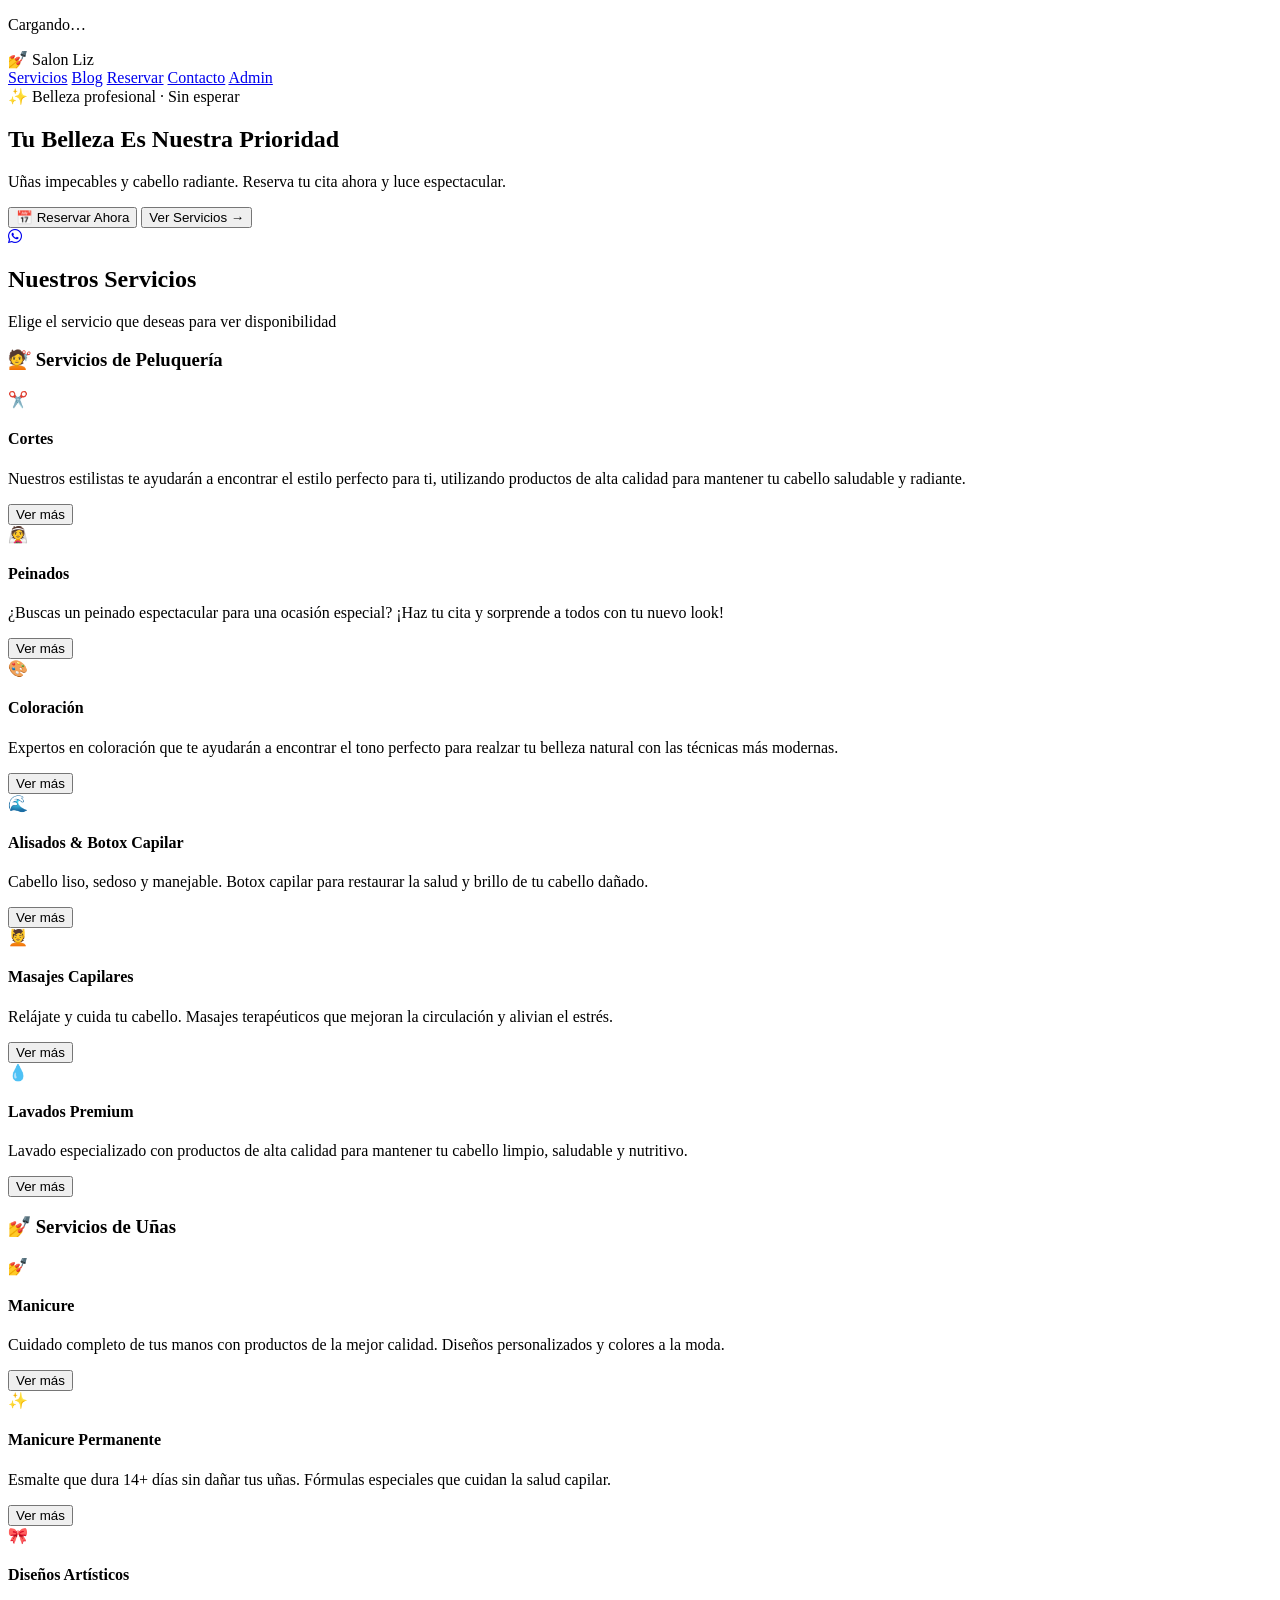
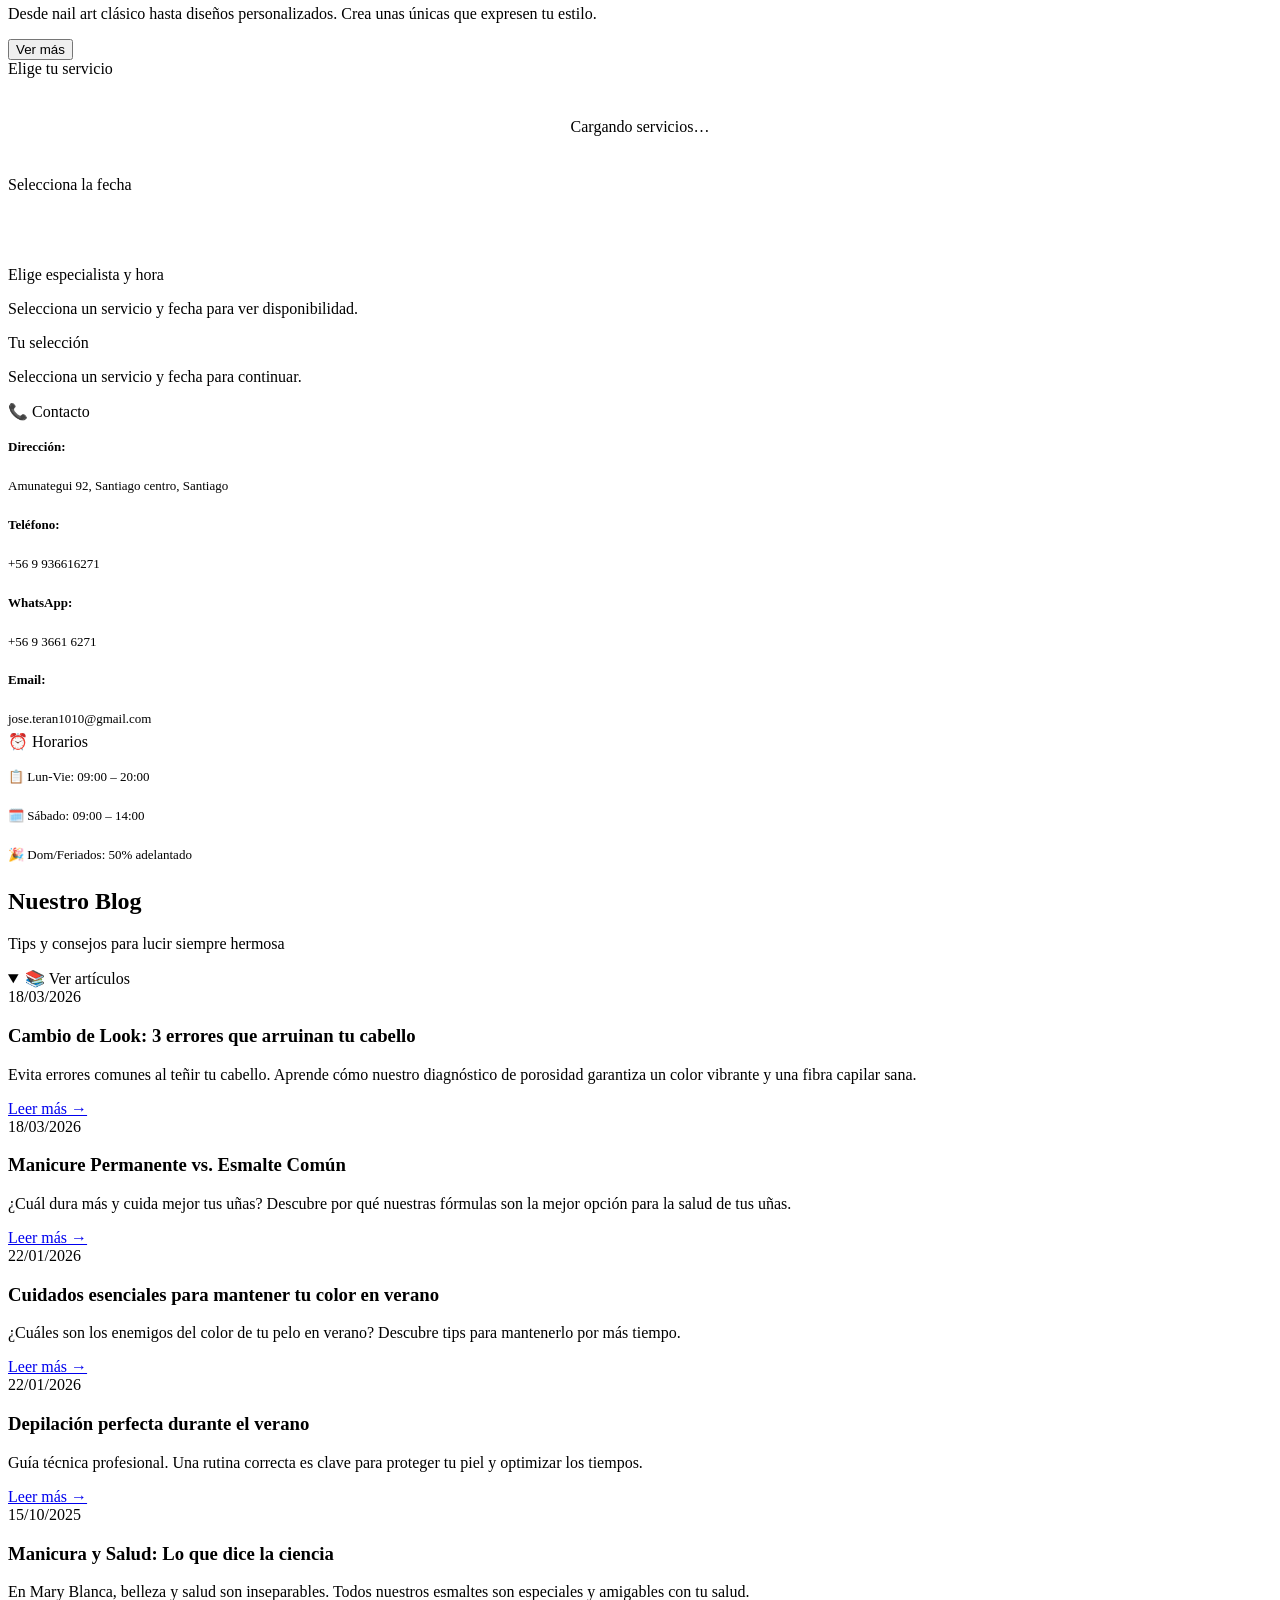
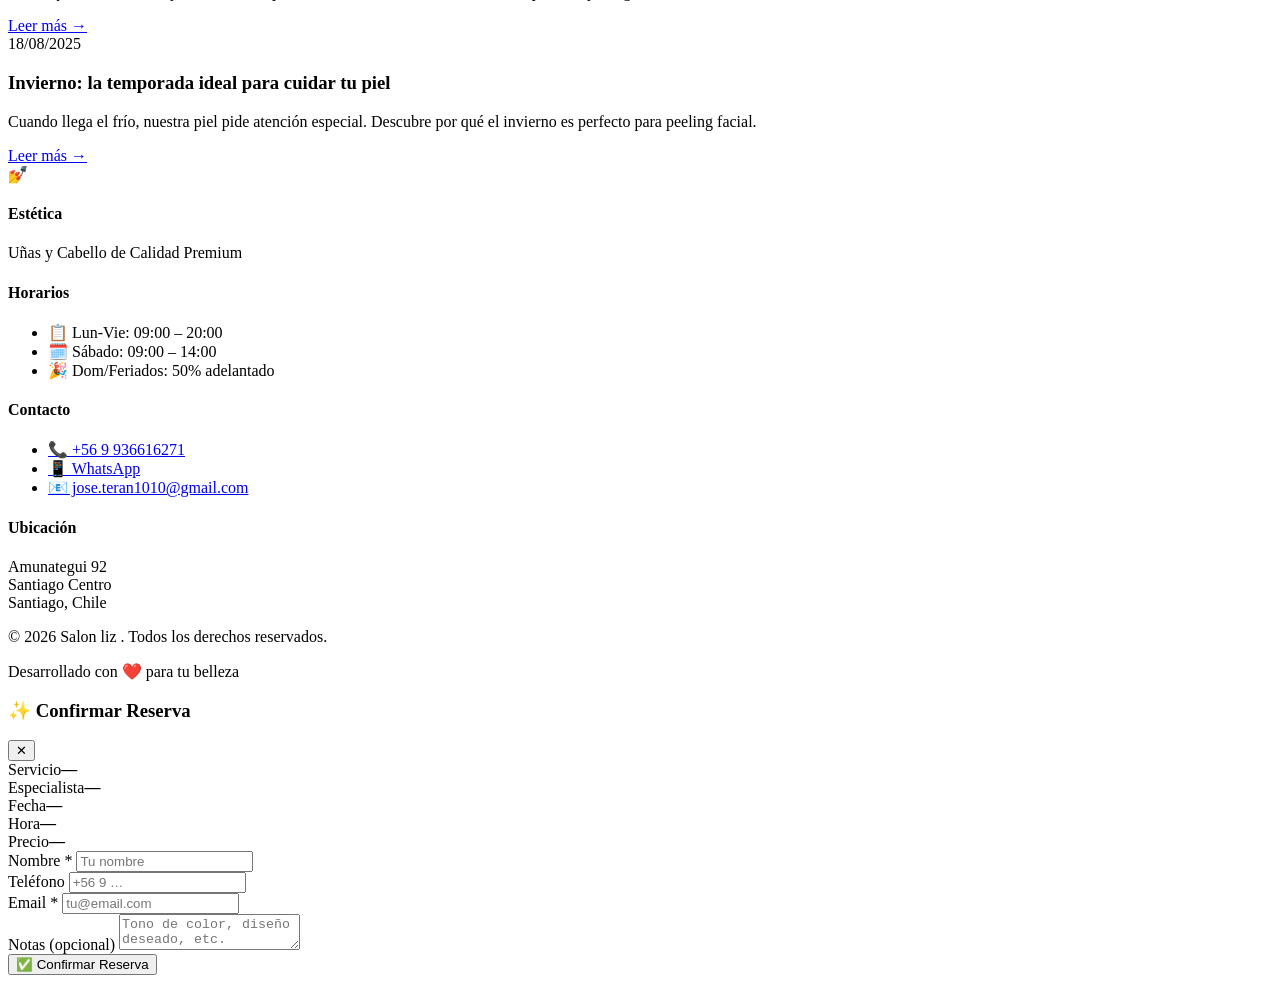
==== index.html @ a17ce29d "Add files via upload" ====
<!DOCTYPE html>
<html lang="es">
<head>
  <meta charset="UTF-8">
  <meta name="viewport" content="width=device-width,initial-scale=1.0">
  <meta name="theme-color" content="#C9A84C">
  <meta name="description" content=" - Salón de Belleza especializado en Uñas y Cabello. Reserva tu cita online en Santiago.">
  <title>Salon — Uñas y Cabello</title>
  
  <!-- Fonts -->
  <link rel="preconnect" href="https://fonts.googleapis.com">
  <link rel="preconnect" href="https://fonts.gstatic.com" crossorigin>
  <link href="https://fonts.googleapis.com/css2?family=Belleza&family=Hammersmith+One&family=Open+Sans:wght@300;400;500;600;700&family=Playfair+Display:ital@0;1&family=Roboto:wght@300;400;500;700&display=swap" rel="stylesheet">
  
  <!-- Iconos -->
  <link rel="stylesheet" href="https://cdnjs.cloudflare.com/ajax/libs/font-awesome/6.4.0/css/all.min.css">
  
  <!-- Estilos -->
  <link rel="stylesheet" href="./css/styles.css">
</head>
<body>

<!-- LOADER -->
<div class="loader" id="loader">
  <div class="loader-spin"></div>
  <p class="loader-txt" id="loader-txt">Cargando…</p>
</div>

<!-- TOAST -->
<div class="toast-error" id="toast-error"></div>

<!-- NAVBAR -->
<nav class="navbar">
  <div class="nav-container">
    <div class="nav-brand">
      <span class="nav-logo" id="nav-logo">💅</span>
      <span class="nav-nombre">Salon Liz</span>
    </div>
    <div class="nav-links">
      <a class="nav-link" href="#servicios">Servicios</a>
      <a class="nav-link" href="#blog">Blog</a>
      <a class="nav-link" href="#reservar">Reservar</a>
      <a class="nav-link" href="#contacto">Contacto</a>
      <a class="nav-link nav-link--admin" href="./dashboard.html">Admin</a>
    </div>
  </div>
</nav>

<!-- ════════════════════════════════════════════════════════════ -->
<!-- HERO SECTION CON ANIMACIONES -->
<!-- ════════════════════════════════════════════════════════════ -->
<section class="hero">
  <div class="hero-bg">
    <div class="hero-blob hero-blob-1"></div>
    <div class="hero-blob hero-blob-2"></div>
    <div class="hero-blob hero-blob-3"></div>
  </div>
  
  <div class="hero-content">
    <div class="hero-chip">✨ Belleza profesional · Sin esperar</div>
    <h1 class="hero-title">
      <span class="hero-word">Tu Belleza</span>
      <span class="hero-word">Es Nuestra</span>
      <span class="hero-word">Prioridad</span>
    </h1>
    <p class="hero-sub">Uñas impecables y cabello radiante. Reserva tu cita ahora y luce espectacular.</p>
    <div class="hero-ctas">
      <button class="btn-primary" onclick="document.getElementById('reservar').scrollIntoView({behavior:'smooth'})">
        📅 Reservar Ahora
      </button>
      <button class="btn-secondary" onclick="document.getElementById('servicios').scrollIntoView({behavior:'smooth'})">
        Ver Servicios →
      </button>
    </div>
  </div>
  
  <!-- WhatsApp Flotante -->
  <a href="https://wa.me/56936616271?text=Hola%20Mary%20Blanca,%20quisiera%20agendar%20una%20cita" 
     target="_blank" 
     class="whatsapp-btn" 
     title="Contactar por WhatsApp">
    <i class="fab fa-whatsapp"></i>
  </a>
</section>

<!-- PANTALLA PRINCIPAL DE RESERVAS -->
<div id="reservas-screen">
  
  <!-- SECCIÓN SERVICIOS -->
  <section id="servicios" class="servicios-section">
    <div class="container">
      <div class="section-header">
        <h2>Nuestros <span class="gradient-text">Servicios</span></h2>
        <p class="section-subtitle">Elige el servicio que deseas para ver disponibilidad</p>
      </div>
      
      <!-- SERVICIOS DE PELUQUERÍA -->
      <div class="servicios-categoria">
        <h3 class="cat-titulo">💇 Servicios de Peluquería</h3>
        
        <div class="servicios-grid">
          <!-- CORTES -->
          <div class="servicio-card">
            <div class="servicio-icon">✂️</div>
            <h4>Cortes</h4>
            <p>Nuestros estilistas te ayudarán a encontrar el estilo perfecto para ti, utilizando productos de alta calidad para mantener tu cabello saludable y radiante.</p>
            <button class="btn-ver-mas" onclick="scrollToServicios('Cortes')">Ver más</button>
          </div>
          
          <!-- PEINADOS -->
          <div class="servicio-card">
            <div class="servicio-icon">👰</div>
            <h4>Peinados</h4>
            <p>¿Buscas un peinado espectacular para una ocasión especial? ¡Haz tu cita y sorprende a todos con tu nuevo look!</p>
            <button class="btn-ver-mas" onclick="scrollToServicios('Peinados')">Ver más</button>
          </div>
          
          <!-- COLOR -->
          <div class="servicio-card">
            <div class="servicio-icon">🎨</div>
            <h4>Coloración</h4>
            <p>Expertos en coloración que te ayudarán a encontrar el tono perfecto para realzar tu belleza natural con las técnicas más modernas.</p>
            <button class="btn-ver-mas" onclick="scrollToServicios('Color')">Ver más</button>
          </div>
          
          <!-- ALISADOS -->
          <div class="servicio-card">
            <div class="servicio-icon">🌊</div>
            <h4>Alisados & Botox Capilar</h4>
            <p>Cabello liso, sedoso y manejable. Botox capilar para restaurar la salud y brillo de tu cabello dañado.</p>
            <button class="btn-ver-mas" onclick="scrollToServicios('Alisados')">Ver más</button>
          </div>
          
          <!-- MASAJES -->
          <div class="servicio-card">
            <div class="servicio-icon">💆</div>
            <h4>Masajes Capilares</h4>
            <p>Relájate y cuida tu cabello. Masajes terapéuticos que mejoran la circulación y alivian el estrés.</p>
            <button class="btn-ver-mas" onclick="scrollToServicios('Masajes')">Ver más</button>
          </div>
          
          <!-- LAVADOS -->
          <div class="servicio-card">
            <div class="servicio-icon">💧</div>
            <h4>Lavados Premium</h4>
            <p>Lavado especializado con productos de alta calidad para mantener tu cabello limpio, saludable y nutritivo.</p>
            <button class="btn-ver-mas" onclick="scrollToServicios('Lavados')">Ver más</button>
          </div>
        </div>
      </div>
      
      <!-- SERVICIOS DE UÑAS -->
      <div class="servicios-categoria">
        <h3 class="cat-titulo">💅 Servicios de Uñas</h3>
        
        <div class="servicios-grid">
          <!-- MANICURE -->
          <div class="servicio-card">
            <div class="servicio-icon">💅</div>
            <h4>Manicure</h4>
            <p>Cuidado completo de tus manos con productos de la mejor calidad. Diseños personalizados y colores a la moda.</p>
            <button class="btn-ver-mas" onclick="scrollToServicios('Manicure')">Ver más</button>
          </div>
          
          <!-- MANICURE PERMANENTE -->
          <div class="servicio-card">
            <div class="servicio-icon">✨</div>
            <h4>Manicure Permanente</h4>
            <p>Esmalte que dura 14+ días sin dañar tus uñas. Fórmulas especiales que cuidan la salud capilar.</p>
            <button class="btn-ver-mas" onclick="scrollToServicios('Permanente')">Ver más</button>
          </div>
          
          <!-- DISEÑOS -->
          <div class="servicio-card">
            <div class="servicio-icon">🎀</div>
            <h4>Diseños Artísticos</h4>
            <p>Desde nail art clásico hasta diseños personalizados. Crea unas únicas que expresen tu estilo.</p>
            <button class="btn-ver-mas" onclick="scrollToServicios('Diseños')">Ver más</button>
          </div>
        </div>
      </div>
    </div>
  </section>

  <!-- LAYOUT RESERVAS -->
  <section id="reservar" class="reservas-layout">
    <div class="container">
      <!-- COLUMNA PRINCIPAL -->
      <div class="reservas-main">

        <!-- PASO 1: SERVICIO -->
        <div class="paso" id="paso-servicio">
          <div class="paso-titulo" data-paso="1">Elige tu servicio</div>
          <div id="servicios-grid">
            <div style="padding:40px;text-align:center;color:var(--muted)">Cargando servicios…</div>
          </div>
        </div>

        <!-- PASO 2: FECHA -->
        <div class="paso" id="paso-fecha">
          <div class="paso-titulo" data-paso="2">Selecciona la fecha</div>
          <div style="background:var(--card);border:1px solid var(--border);border-radius:var(--r-lg);padding:20px">
            <div id="calendario"></div>
            <div id="fecha-display" style="text-align:center;margin-top:12px;font-size:13px;color:var(--gold);font-weight:600;min-height:20px"></div>
          </div>
        </div>

        <!-- PASO 3: ESPECIALISTA Y HORA -->
        <div class="paso" id="paso-hora">
          <div class="paso-titulo" data-paso="3">Elige especialista y hora</div>
          <div id="empleados-filtro" style="margin-bottom:16px"></div>
          <div id="slots-container">
            <p class="slots-vacio">Selecciona un servicio y fecha para ver disponibilidad.</p>
          </div>
        </div>

      </div>

      <!-- SIDEBAR -->
      <div class="reservas-sidebar">
        <div class="sidebar-card">
          <div class="sidebar-titulo">Tu selección</div>
          <div id="resumen-seleccion">
            <p class="resumen-placeholder">Selecciona un servicio y fecha para continuar.</p>
          </div>
        </div>

        <!-- Info del negocio -->
        <div class="sidebar-card" id="contacto">
          <div class="sidebar-titulo">📞 Contacto</div>
          <div style="font-size:13px;color:var(--muted);line-height:2">
            <p><strong>Dirección:</strong></p>
            <p>Amunategui 92, Santiago centro, Santiago</p>
            <p style="margin-top:12px"><strong>Teléfono:</strong></p>
            <p>+56 9 936616271</p>
            <p style="margin-top:12px"><strong>WhatsApp:</strong></p>
            <a href="https://wa.me/56936616271" style="color:var(--gold);text-decoration:none">+56 9 3661 6271</a>
            <p style="margin-top:12px"><strong>Email:</strong></p>
            <a href="mailto:jose.teran1010a@gmail.com" style="color:var(--gold);text-decoration:none">jose.teran1010@gmail.com</a>
          </div>
        </div>
        
        <!-- Horarios -->
        <div class="sidebar-card">
          <div class="sidebar-titulo">⏰ Horarios</div>
          <div style="font-size:13px;color:var(--muted);line-height:2">
            <p>📋 Lun-Vie: 09:00 – 20:00</p>
            <p>🗓️ Sábado: 09:00 – 14:00</p>
            <p>🎉 Dom/Feriados: 50% adelantado</p>
          </div>
        </div>
      </div>

    </div>
  </section>

  <!-- SECCIÓN BLOG -->
  <section id="blog" class="blog-section">
    <div class="container">
      <div class="section-header">
        <h2>Nuestro <span class="gradient-text">Blog</span></h2>
        <p class="section-subtitle">Tips y consejos para lucir siempre hermosa</p>
      </div>

      <details class="blog-articles" open>
        <summary class="blog-summary">📚 Ver artículos</summary>
        
        <div class="blog-grid">
          <!-- ARTÍCULO 1 -->
          <article class="blog-card">
            <div class="blog-date">18/03/2026</div>
            <h3 class="blog-title">Cambio de Look: 3 errores que arruinan tu cabello</h3>
            <p class="blog-excerpt">Evita errores comunes al teñir tu cabello. Aprende cómo nuestro diagnóstico de porosidad garantiza un color vibrante y una fibra capilar sana.</p>
            <a href="#" class="blog-link">Leer más →</a>
          </article>

          <!-- ARTÍCULO 2 -->
          <article class="blog-card">
            <div class="blog-date">18/03/2026</div>
            <h3 class="blog-title">Manicure Permanente vs. Esmalte Común</h3>
            <p class="blog-excerpt">¿Cuál dura más y cuida mejor tus uñas? Descubre por qué nuestras fórmulas son la mejor opción para la salud de tus uñas.</p>
            <a href="#" class="blog-link">Leer más →</a>
          </article>

          <!-- ARTÍCULO 3 -->
          <article class="blog-card">
            <div class="blog-date">22/01/2026</div>
            <h3 class="blog-title">Cuidados esenciales para mantener tu color en verano</h3>
            <p class="blog-excerpt">¿Cuáles son los enemigos del color de tu pelo en verano? Descubre tips para mantenerlo por más tiempo.</p>
            <a href="#" class="blog-link">Leer más →</a>
          </article>

          <!-- ARTÍCULO 4 -->
          <article class="blog-card">
            <div class="blog-date">22/01/2026</div>
            <h3 class="blog-title">Depilación perfecta durante el verano</h3>
            <p class="blog-excerpt">Guía técnica profesional. Una rutina correcta es clave para proteger tu piel y optimizar los tiempos.</p>
            <a href="#" class="blog-link">Leer más →</a>
          </article>

          <!-- ARTÍCULO 5 -->
          <article class="blog-card">
            <div class="blog-date">15/10/2025</div>
            <h3 class="blog-title">Manicura y Salud: Lo que dice la ciencia</h3>
            <p class="blog-excerpt">En Mary Blanca, belleza y salud son inseparables. Todos nuestros esmaltes son especiales y amigables con tu salud.</p>
            <a href="#" class="blog-link">Leer más →</a>
          </article>

          <!-- ARTÍCULO 6 -->
          <article class="blog-card">
            <div class="blog-date">18/08/2025</div>
            <h3 class="blog-title">Invierno: la temporada ideal para cuidar tu piel</h3>
            <p class="blog-excerpt">Cuando llega el frío, nuestra piel pide atención especial. Descubre por qué el invierno es perfecto para peeling facial.</p>
            <a href="#" class="blog-link">Leer más →</a>
          </article>
        </div>
      </details>
    </div>
  </section>

</div>

<!-- FOOTER -->
<footer class="footer">
  <div class="container">
    <div class="footer-content">
      
      <div class="footer-section">
        <div class="footer-logo" id="footer-logo">💅</div>
        <h4> Estética</h4>
        <p>Uñas y Cabello de Calidad Premium</p>
      </div>

      <div class="footer-section">
        <h4>Horarios</h4>
        <ul class="footer-links">
          <li>📋 Lun-Vie: 09:00 – 20:00</li>
          <li>🗓️ Sábado: 09:00 – 14:00</li>
          <li>🎉 Dom/Feriados: 50% adelantado</li>
        </ul>
      </div>

      <div class="footer-section">
        <h4>Contacto</h4>
        <ul class="footer-links">
          <li><a href="tel:+56936616271">📞 +56 9 936616271</a></li>
          <li><a href="https://wa.me/56936616271">📱 WhatsApp</a></li>
          <li><a href="mailto:jose.teran1010@gmail.com">📧 jose.teran1010@gmail.com</a></li>
        </ul>
      </div>

      <div class="footer-section">
        <h4>Ubicación</h4>
        <p>Amunategui 92<br>Santiago Centro<br>Santiago, Chile</p>
      </div>

    </div>

    <div class="footer-bottom">
      <p>&copy; 2026 Salon liz . Todos los derechos reservados.</p>
      <p>Desarrollado con ❤️ para tu belleza</p>
    </div>
  </div>
</footer>

<!-- PANTALLA DE CONFIRMACIÓN -->
<div id="confirmacion-screen" style="display:none">
  <div class="conf-screen">
    <div class="conf-icon">🎉</div>
    <h2>¡Reserva Confirmada!</h2>
    <p style="color:var(--muted);margin-bottom:8px">Tu número de reserva es:</p>
    <div class="conf-id" id="conf-id">—</div>
    <p style="color:var(--muted);font-size:14px;margin-bottom:20px">
      Recibirás un email de confirmación.
    </p>
    <div class="conf-detalles">
      <div class="conf-item"><span>Cliente</span><strong id="conf-nombre">—</strong></div>
      <div class="conf-item"><span>Servicio</span><strong id="conf-srv">—</strong></div>
      <div class="conf-item"><span>Especialista</span><strong id="conf-barbero">—</strong></div>
      <div class="conf-item"><span>Fecha</span><strong id="conf-fecha">—</strong></div>
      <div class="conf-item"><span>Hora</span><strong id="conf-hora">—</strong></div>
    </div>
    <button class="btn-primary" style="margin-top:20px" onclick="nuevaReserva()">
      Hacer otra reserva
    </button>
  </div>
</div>

<!-- MODAL DE RESERVA -->
<div class="modal-back" id="modal-reserva">
  <div class="modal">
    <div class="modal-header">
      <h3>✨ Confirmar Reserva</h3>
      <button class="modal-close" onclick="cerrarModal()">✕</button>
    </div>
    <div class="modal-body">

      <!-- Resumen -->
      <div class="modal-resumen">
        <div class="modal-res-item"><span>Servicio</span><strong id="modal-srv">—</strong></div>
        <div class="modal-res-item"><span>Especialista</span><strong id="modal-barbero">—</strong></div>
        <div class="modal-res-item"><span>Fecha</span><strong id="modal-fecha">—</strong></div>
        <div class="modal-res-item"><span>Hora</span><strong id="modal-hora">—</strong></div>
        <div class="modal-res-item"><span>Precio</span><strong id="modal-precio" style="color:var(--gold-lt)">—</strong></div>
      </div>

      <!-- Sesión (si aplica) -->
      <div id="sesion-group" style="display:none" class="form-group">
        <label class="form-label">N° de Sesión</label>
        <select class="form-input form-select" id="sesion-num"></select>
      </div>

      <!-- Formulario cliente -->
      <div class="form-2col">
        <div class="form-group">
          <label class="form-label">Nombre *</label>
          <input class="form-input" id="inp-nombre" type="text" placeholder="Tu nombre" autocomplete="name">
        </div>
        <div class="form-group">
          <label class="form-label">Teléfono</label>
          <input class="form-input" id="inp-tel" type="tel" placeholder="+56 9 …" autocomplete="tel">
        </div>
      </div>
      <div class="form-group">
        <label class="form-label">Email *</label>
        <input class="form-input" id="inp-email" type="email" placeholder="tu@email.com" autocomplete="email">
      </div>
      <div class="form-group">
        <label class="form-label">Notas (opcional)</label>
        <textarea class="form-input form-textarea" id="inp-notas" placeholder="Tono de color, diseño deseado, etc."></textarea>
      </div>

      <button class="btn-confirmar" onclick="confirmarReserva()">
        ✅ Confirmar Reserva
      </button>
    </div>
  </div>
</div>

<!-- Scripts -->
<script src="./js/api.js"></script>
<script src="./js/calendar.js"></script>
<script src="./js/app.js"></script>

</body>
</html>
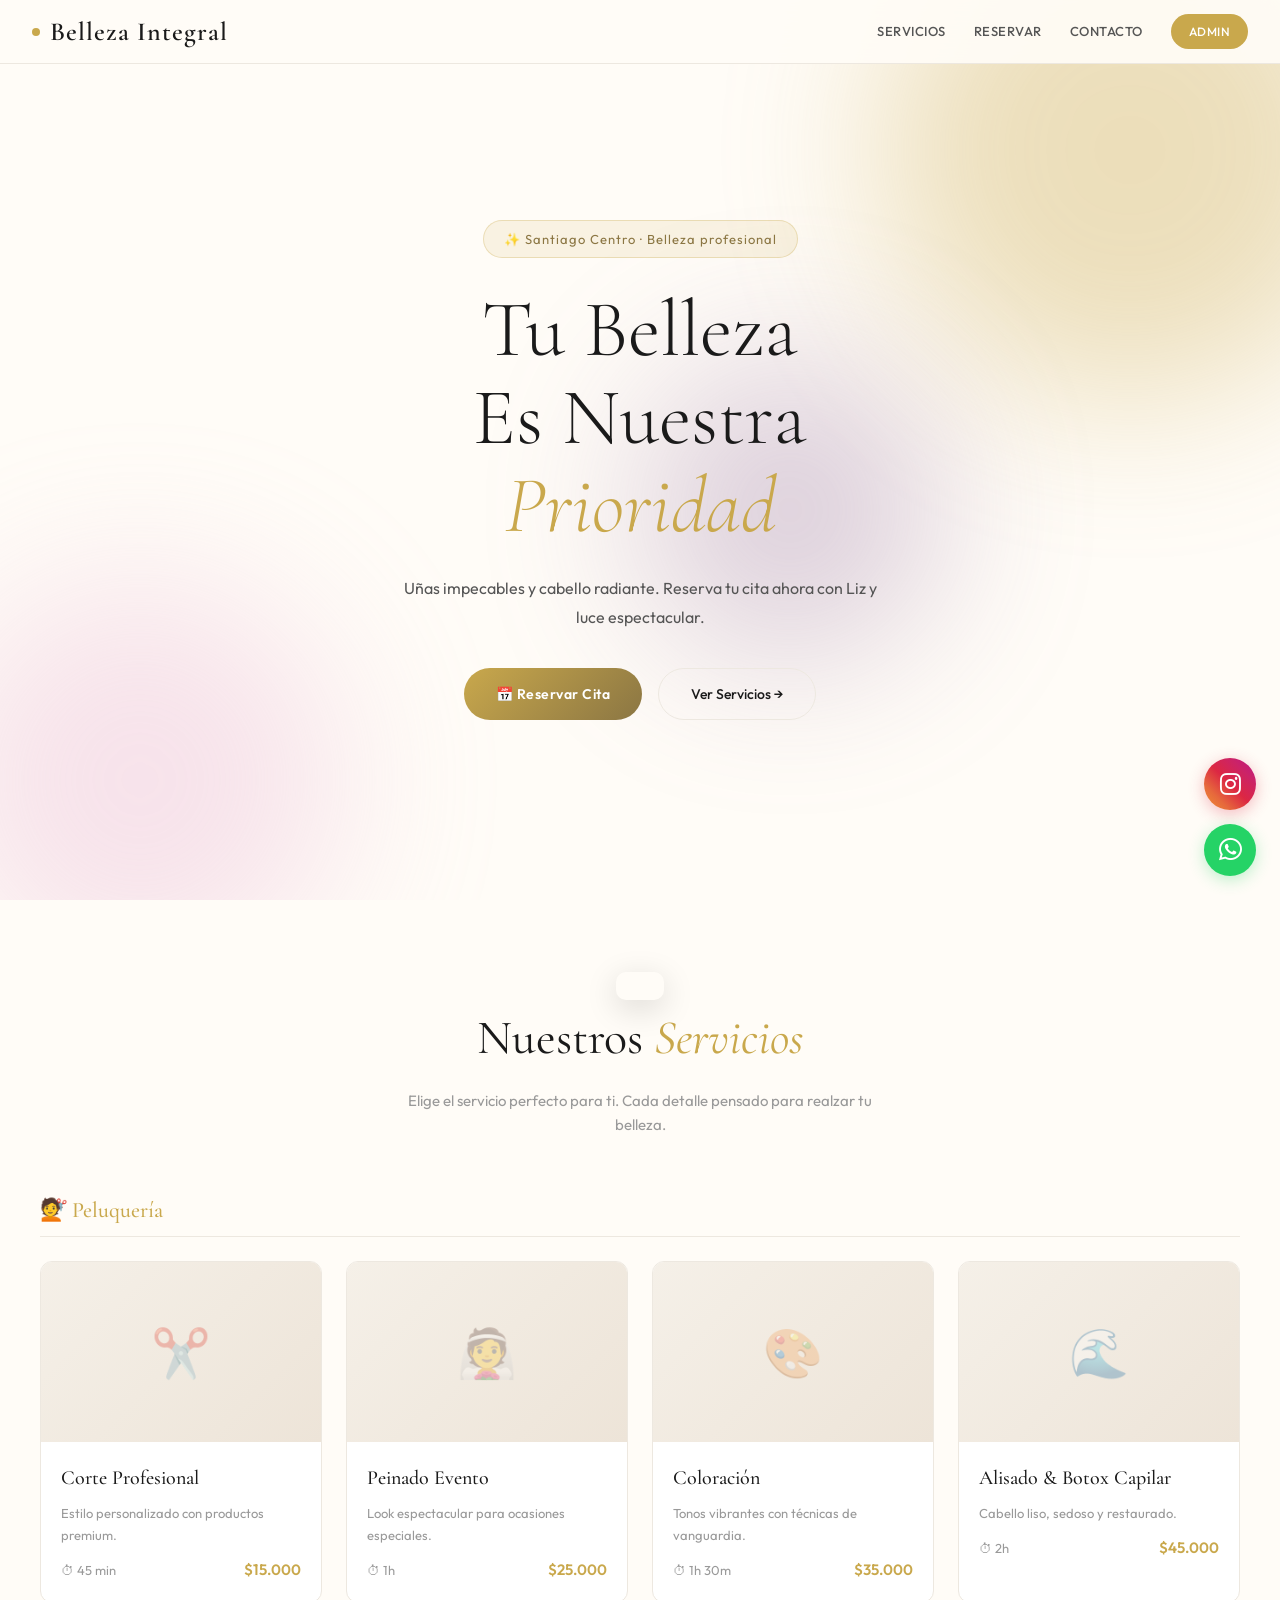
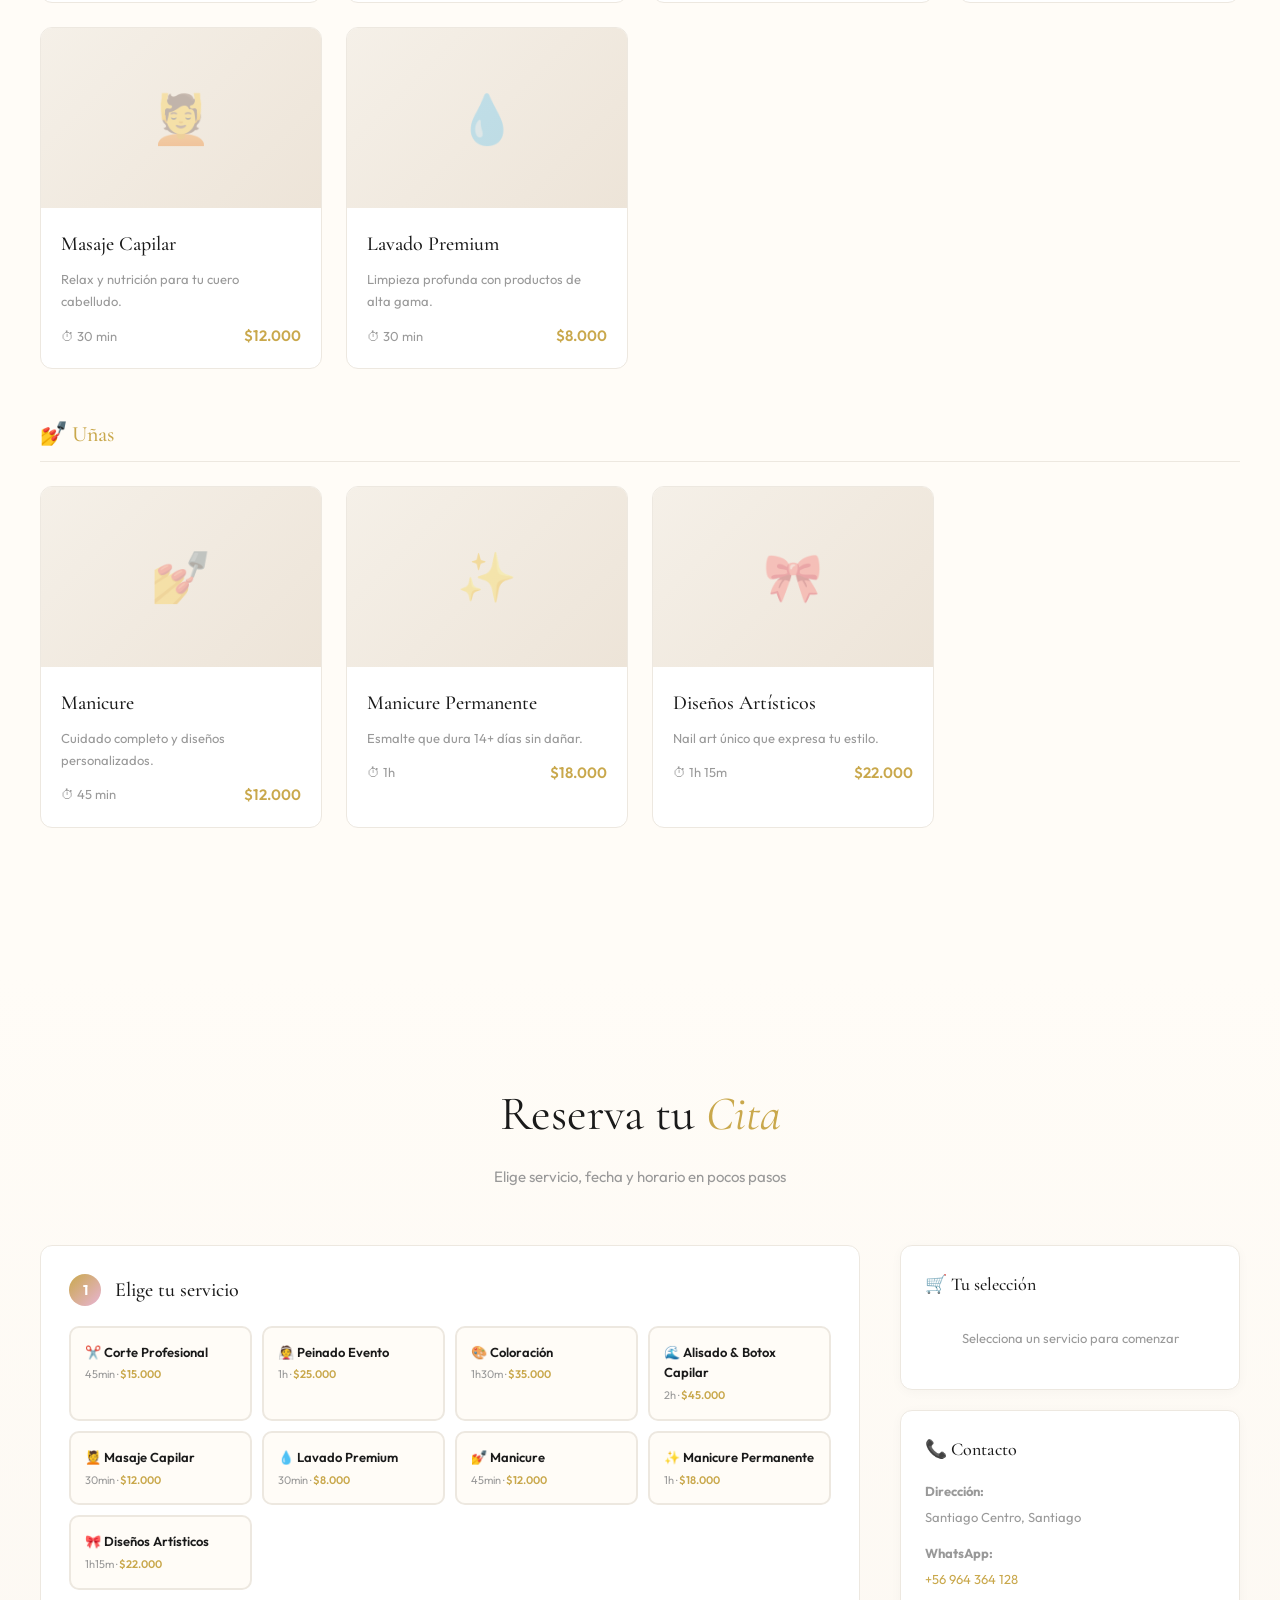
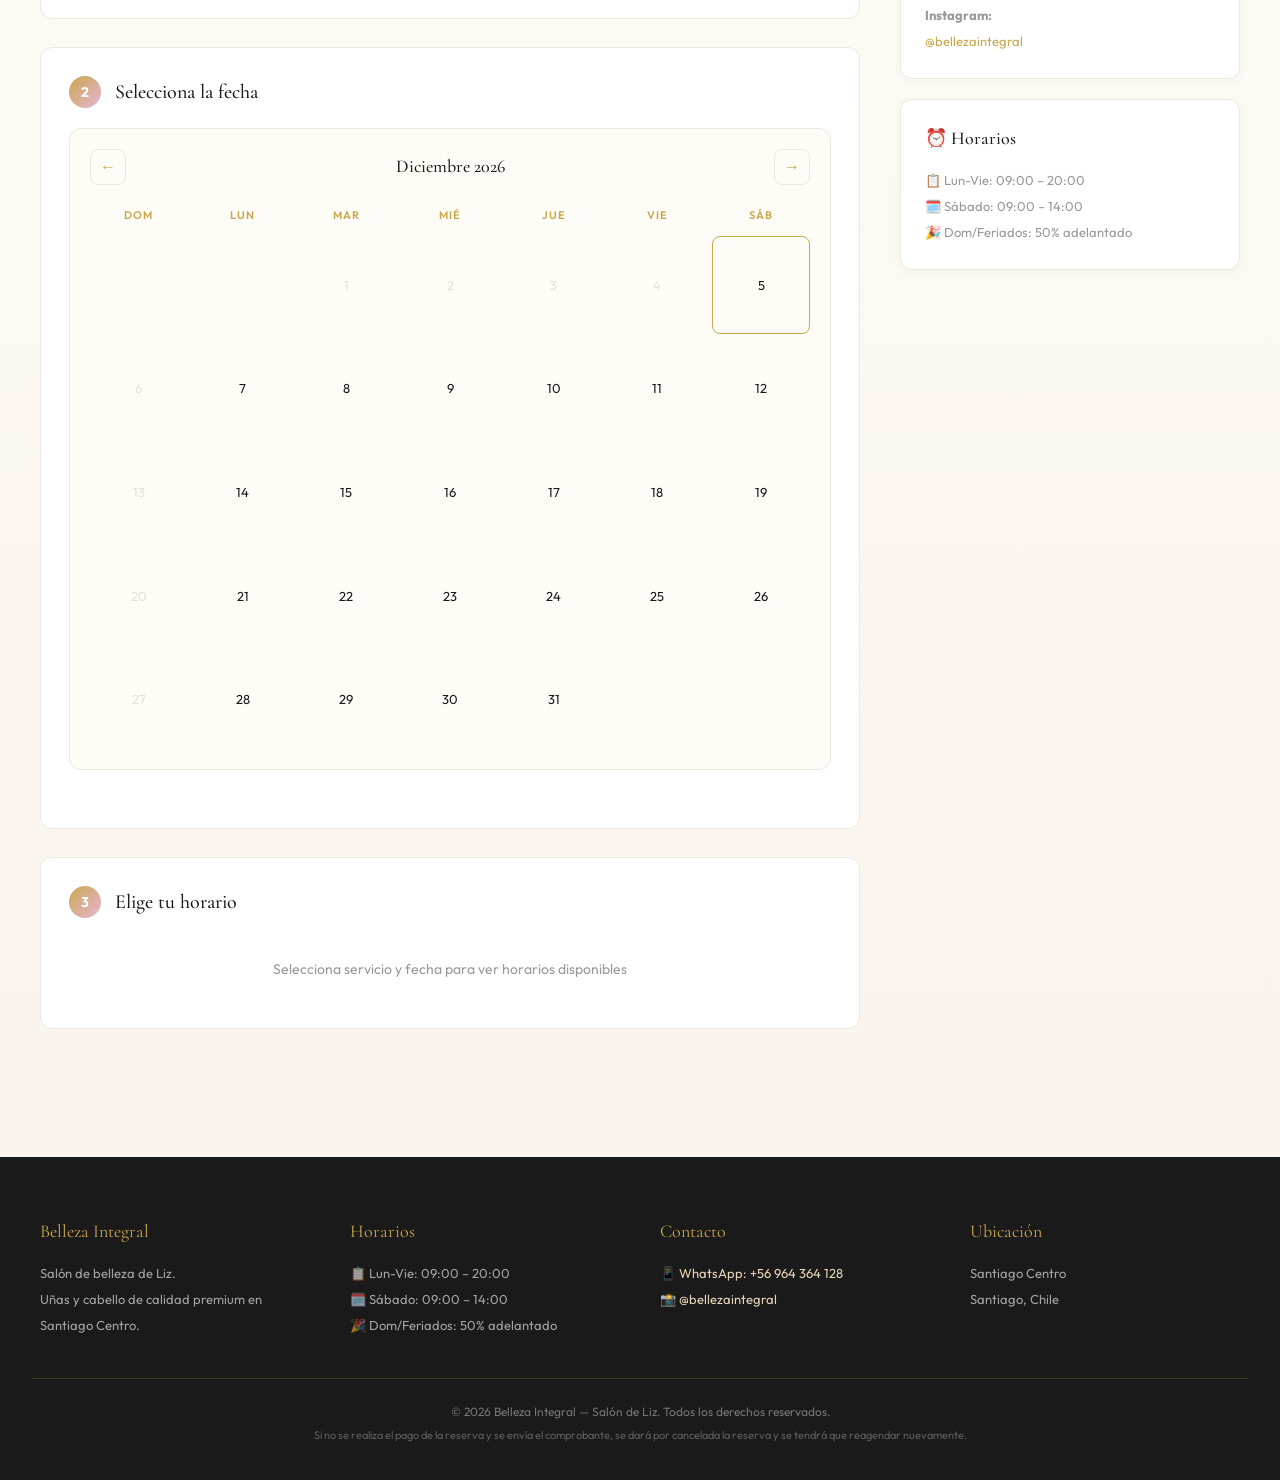
==== commit 133bfe42: "index.html" ====
--- a/index.html
+++ b/index.html
@@ -1,446 +1,1084 @@
 <!DOCTYPE html>
 <html lang="es">
 <head>
-  <meta charset="UTF-8">
-  <meta name="viewport" content="width=device-width,initial-scale=1.0">
-  <meta name="theme-color" content="#C9A84C">
-  <meta name="description" content=" - Salón de Belleza especializado en Uñas y Cabello. Reserva tu cita online en Santiago.">
-  <title>Salon — Uñas y Cabello</title>
-  
-  <!-- Fonts -->
-  <link rel="preconnect" href="https://fonts.googleapis.com">
-  <link rel="preconnect" href="https://fonts.gstatic.com" crossorigin>
-  <link href="https://fonts.googleapis.com/css2?family=Belleza&family=Hammersmith+One&family=Open+Sans:wght@300;400;500;600;700&family=Playfair+Display:ital@0;1&family=Roboto:wght@300;400;500;700&display=swap" rel="stylesheet">
-  
-  <!-- Iconos -->
-  <link rel="stylesheet" href="https://cdnjs.cloudflare.com/ajax/libs/font-awesome/6.4.0/css/all.min.css">
-  
-  <!-- Estilos -->
-  <link rel="stylesheet" href="./css/styles.css">
+<meta charset="UTF-8">
+<meta name="viewport" content="width=device-width,initial-scale=1.0">
+<meta name="theme-color" content="#C9A84C">
+<title>Belleza Integral — Salón de Liz</title>
+
+<!-- Fonts -->
+<link rel="preconnect" href="https://fonts.googleapis.com">
+<link rel="preconnect" href="https://fonts.gstatic.com" crossorigin>
+<link href="https://fonts.googleapis.com/css2?family=Cormorant+Garamond:ital,wght@0,300;0,400;0,500;0,600;0,700;1,400;1,500&family=Outfit:wght@200;300;400;500;600;700&display=swap" rel="stylesheet">
+<link rel="stylesheet" href="https://cdnjs.cloudflare.com/ajax/libs/font-awesome/6.5.0/css/all.min.css">
+
+<style>
+/* ═══════════════════════════════════════════════════════════════
+   BELLEZA INTEGRAL — Complete Styling
+   ═══════════════════════════════════════════════════════════════ */
+*,*::before,*::after{margin:0;padding:0;box-sizing:border-box}
+
+:root{
+  --gold:#C9A84C;--gold-lt:#E8D5B7;--gold-dk:#8B7643;
+  --rose:#E8B4D4;--rose-dk:#C48AAF;--purple:#9B7BA7;
+  --bg:#FFFCF7;--card:#FFFFFF;--border:#EDE8E0;--muted:#999;
+  --hint:#BBB;--text:#1A1A1A;--text-lt:#555;
+  --r:12px;--shadow:0 4px 24px rgba(0,0,0,.06);
+  --font-display:'Cormorant Garamond',serif;
+  --font-body:'Outfit',sans-serif;
+}
+
+html{scroll-behavior:smooth}
+body{font-family:var(--font-body);background:var(--bg);color:var(--text);overflow-x:hidden;line-height:1.6}
+
+/* ── LOADER ────────────────────────────────────────── */
+.page-loader{position:fixed;inset:0;background:var(--bg);z-index:99999;display:flex;flex-direction:column;align-items:center;justify-content:center;transition:opacity .6s,visibility .6s}
+.page-loader.hidden{opacity:0;visibility:hidden;pointer-events:none}
+.loader-ring{width:56px;height:56px;border:3px solid var(--border);border-top-color:var(--gold);border-radius:50%;animation:spin .8s linear infinite}
+.loader-brand{margin-top:20px;font-family:var(--font-display);font-size:24px;color:var(--gold);font-weight:600;letter-spacing:2px;animation:pulse 1.5s ease-in-out infinite}
+@keyframes spin{to{transform:rotate(360deg)}}
+@keyframes pulse{0%,100%{opacity:.4}50%{opacity:1}}
+
+/* ── NAVBAR ────────────────────────────────────────── */
+.navbar{position:fixed;top:0;left:0;right:0;background:rgba(255,252,247,.92);backdrop-filter:blur(20px);border-bottom:1px solid var(--border);padding:0 32px;z-index:1000;height:64px;display:flex;align-items:center;transition:box-shadow .3s}
+.navbar.scrolled{box-shadow:0 2px 20px rgba(0,0,0,.08)}
+.nav-inner{max-width:1280px;margin:0 auto;width:100%;display:flex;justify-content:space-between;align-items:center}
+.nav-brand{font-family:var(--font-display);font-size:26px;font-weight:600;color:var(--text);letter-spacing:1px;display:flex;align-items:center;gap:10px}
+.nav-brand .dot{width:8px;height:8px;border-radius:50%;background:var(--gold);display:inline-block}
+.nav-links{display:flex;gap:28px;align-items:center}
+.nav-links a{color:var(--text-lt);text-decoration:none;font-size:13px;font-weight:500;letter-spacing:.5px;text-transform:uppercase;transition:color .2s;position:relative}
+.nav-links a::after{content:'';position:absolute;bottom:-4px;left:0;width:0;height:1.5px;background:var(--gold);transition:width .3s}
+.nav-links a:hover{color:var(--gold)}
+.nav-links a:hover::after{width:100%}
+.nav-admin{background:var(--gold)!important;color:#fff!important;padding:8px 18px;border-radius:99px;font-size:12px!important;letter-spacing:1px}
+.nav-admin::after{display:none!important}
+.nav-admin:hover{background:var(--gold-dk)!important}
+.nav-hamburger{display:none;background:none;border:none;font-size:22px;color:var(--text);cursor:pointer}
+
+/* ── HERO ──────────────────────────────────────────── */
+.hero{min-height:100vh;display:flex;align-items:center;justify-content:center;position:relative;overflow:hidden;padding:120px 32px 80px}
+.hero-bg{position:absolute;inset:0;overflow:hidden}
+.hero-blob{position:absolute;border-radius:50%;filter:blur(80px);opacity:.35;animation:float 12s ease-in-out infinite}
+.hero-blob-1{width:500px;height:500px;background:var(--gold);top:-100px;right:-100px;animation-delay:0s}
+.hero-blob-2{width:400px;height:400px;background:var(--rose);bottom:-80px;left:-60px;animation-delay:-4s}
+.hero-blob-3{width:300px;height:300px;background:var(--purple);top:40%;left:50%;animation-delay:-8s}
+@keyframes float{0%,100%{transform:translate(0,0) scale(1)}33%{transform:translate(30px,-20px) scale(1.05)}66%{transform:translate(-20px,15px) scale(.95)}}
+
+.hero-content{position:relative;z-index:2;text-align:center;max-width:700px}
+.hero-chip{display:inline-block;padding:8px 20px;background:rgba(201,168,76,.12);border:1px solid rgba(201,168,76,.3);border-radius:99px;font-size:13px;color:var(--gold-dk);letter-spacing:1px;margin-bottom:28px;animation:fadeUp .8s ease-out both}
+.hero-title{font-family:var(--font-display);font-size:clamp(42px,8vw,80px);font-weight:300;line-height:1.1;margin-bottom:24px;color:var(--text)}
+.hero-title .line{display:block;animation:fadeUp .8s ease-out both}
+.hero-title .line:nth-child(1){animation-delay:.2s}
+.hero-title .line:nth-child(2){animation-delay:.4s}
+.hero-title .line:nth-child(3){animation-delay:.6s;font-style:italic;color:var(--gold)}
+.hero-sub{font-size:16px;color:var(--text-lt);max-width:480px;margin:0 auto 36px;line-height:1.8;animation:fadeUp .8s ease-out .8s both}
+.hero-ctas{display:flex;gap:16px;justify-content:center;flex-wrap:wrap;animation:fadeUp .8s ease-out 1s both}
+@keyframes fadeUp{from{opacity:0;transform:translateY(24px)}to{opacity:1;transform:translateY(0)}}
+
+.btn-gold{display:inline-flex;align-items:center;gap:8px;padding:14px 32px;background:linear-gradient(135deg,var(--gold),var(--gold-dk));color:#fff;border:none;border-radius:99px;font-family:var(--font-body);font-size:14px;font-weight:600;letter-spacing:.5px;cursor:pointer;transition:all .3s;text-decoration:none}
+.btn-gold:hover{transform:translateY(-2px);box-shadow:0 8px 24px rgba(201,168,76,.35)}
+.btn-outline{display:inline-flex;align-items:center;gap:8px;padding:14px 32px;background:transparent;color:var(--text);border:1.5px solid var(--border);border-radius:99px;font-family:var(--font-body);font-size:14px;font-weight:500;cursor:pointer;transition:all .3s;text-decoration:none}
+.btn-outline:hover{border-color:var(--gold);color:var(--gold);transform:translateY(-2px)}
+
+/* ── SECTION COMMONS ──────────────────────────────── */
+.section{padding:100px 32px}
+.section-header{text-align:center;margin-bottom:56px}
+.section-header h2{font-family:var(--font-display);font-size:clamp(32px,5vw,48px);font-weight:400;color:var(--text);margin-bottom:12px}
+.section-header h2 em{font-style:italic;color:var(--gold)}
+.section-header p{font-size:15px;color:var(--muted);max-width:500px;margin:0 auto}
+
+/* ── SERVICIOS ─────────────────────────────────────── */
+.servicios-section{background:var(--bg)}
+.servicios-cat-title{font-family:var(--font-display);font-size:22px;font-weight:500;color:var(--gold);margin-bottom:24px;padding-bottom:8px;border-bottom:1px solid var(--border)}
+.servicios-grid{display:grid;grid-template-columns:repeat(auto-fill,minmax(280px,1fr));gap:24px;margin-bottom:48px}
+
+.servicio-card{background:var(--card);border:1px solid var(--border);border-radius:var(--r);overflow:hidden;transition:all .4s cubic-bezier(.4,0,.2,1);cursor:pointer;position:relative}
+.servicio-card::before{content:'';position:absolute;inset:0;background:linear-gradient(135deg,rgba(201,168,76,.05),rgba(232,180,212,.05));opacity:0;transition:opacity .4s}
+.servicio-card:hover{transform:translateY(-6px);box-shadow:var(--shadow);border-color:var(--gold)}
+.servicio-card:hover::before{opacity:1}
+.servicio-card-img{width:100%;height:180px;background:linear-gradient(135deg,#f5f0e8,#ede4d8);overflow:hidden;position:relative}
+.servicio-card-img img{width:100%;height:100%;object-fit:cover;transition:transform .6s cubic-bezier(.4,0,.2,1)}
+.servicio-card:hover .servicio-card-img img{transform:scale(1.08)}
+.servicio-card-img .placeholder-icon{display:flex;align-items:center;justify-content:center;height:100%;font-size:48px;opacity:.3}
+.servicio-card-body{padding:20px;position:relative}
+.servicio-card-body h4{font-family:var(--font-display);font-size:20px;font-weight:500;margin-bottom:8px}
+.servicio-card-body p{font-size:13px;color:var(--muted);line-height:1.7;margin-bottom:12px}
+.servicio-card-meta{display:flex;justify-content:space-between;align-items:center;font-size:13px}
+.servicio-card-meta .dur{color:var(--muted)}
+.servicio-card-meta .price{color:var(--gold);font-weight:600;font-size:15px}
+
+/* ── RESERVAS ──────────────────────────────────────── */
+.reservas-section{background:linear-gradient(180deg,#FFFCF7 0%,#F9F4ED 100%)}
+.reservas-layout{max-width:1200px;margin:0 auto;display:grid;grid-template-columns:1fr 340px;gap:40px}
+
+.paso{background:var(--card);border:1px solid var(--border);border-radius:var(--r);padding:28px;margin-bottom:28px;opacity:0;transform:translateY(20px);animation:fadeUp .6s ease-out forwards}
+.paso:nth-child(1){animation-delay:.1s}
+.paso:nth-child(2){animation-delay:.3s}
+.paso:nth-child(3){animation-delay:.5s}
+.paso-header{display:flex;align-items:center;gap:14px;margin-bottom:20px}
+.paso-num{width:32px;height:32px;background:linear-gradient(135deg,var(--gold),var(--rose));color:#fff;border-radius:50%;display:flex;align-items:center;justify-content:center;font-size:14px;font-weight:700;flex-shrink:0}
+.paso-header h3{font-family:var(--font-display);font-size:20px;font-weight:500}
+
+/* service picker mini cards */
+.srv-mini-grid{display:grid;grid-template-columns:repeat(auto-fill,minmax(170px,1fr));gap:10px}
+.srv-mini{padding:14px;border:2px solid var(--border);border-radius:10px;cursor:pointer;transition:all .25s;background:var(--bg)}
+.srv-mini:hover{border-color:var(--gold);background:rgba(201,168,76,.04)}
+.srv-mini.active{border-color:var(--gold);background:linear-gradient(135deg,rgba(201,168,76,.08),rgba(232,180,212,.06))}
+.srv-mini .name{font-size:13px;font-weight:600;margin-bottom:4px}
+.srv-mini .meta{font-size:11px;color:var(--muted)}
+.srv-mini .meta .price{color:var(--gold);font-weight:600}
+
+/* calendar */
+.cal-wrap{background:var(--bg);border:1px solid var(--border);border-radius:var(--r);padding:20px}
+.cal-nav{display:flex;justify-content:space-between;align-items:center;margin-bottom:16px}
+.cal-nav span{font-family:var(--font-display);font-size:18px;font-weight:500}
+.cal-nav button{background:none;border:1px solid var(--border);border-radius:8px;width:36px;height:36px;cursor:pointer;font-size:16px;color:var(--gold);transition:all .2s}
+.cal-nav button:hover{background:rgba(201,168,76,.1);border-color:var(--gold)}
+.cal-grid{display:grid;grid-template-columns:repeat(7,1fr);gap:6px}
+.cal-head{text-align:center;font-size:11px;font-weight:600;color:var(--gold);padding:6px;text-transform:uppercase;letter-spacing:1px}
+.cal-day{aspect-ratio:1;display:flex;align-items:center;justify-content:center;border-radius:8px;font-size:13px;cursor:pointer;transition:all .2s;border:1px solid transparent}
+.cal-day:hover:not(.disabled){background:rgba(201,168,76,.1);border-color:var(--gold)}
+.cal-day.selected{background:linear-gradient(135deg,var(--gold),var(--rose));color:#fff;font-weight:700;border-color:transparent}
+.cal-day.disabled{color:var(--hint);cursor:default;opacity:.4}
+.cal-day.today{border-color:var(--gold)}
+
+/* slots */
+.slots-grid{display:grid;grid-template-columns:repeat(auto-fill,minmax(85px,1fr));gap:8px}
+.slot{padding:10px;text-align:center;border:2px solid var(--border);border-radius:8px;font-size:13px;font-weight:600;cursor:pointer;transition:all .25s;background:var(--bg)}
+.slot:hover{border-color:var(--gold);background:rgba(201,168,76,.04)}
+.slot.active{background:linear-gradient(135deg,var(--gold),var(--rose));color:#fff;border-color:transparent}
+
+/* sidebar */
+.reservas-sidebar{display:flex;flex-direction:column;gap:20px;position:sticky;top:84px;height:fit-content}
+.side-card{background:var(--card);border:1px solid var(--border);border-radius:var(--r);padding:24px;box-shadow:0 2px 12px rgba(0,0,0,.03)}
+.side-card h4{font-family:var(--font-display);font-size:18px;font-weight:500;margin-bottom:14px;display:flex;align-items:center;gap:8px}
+.side-card .info-line{font-size:13px;color:var(--muted);line-height:2}
+.side-card a{color:var(--gold);text-decoration:none}
+.side-card a:hover{text-decoration:underline}
+
+.resumen-item{padding:10px 12px;background:rgba(201,168,76,.04);border-left:3px solid var(--gold);border-radius:6px;font-size:13px;margin-bottom:8px;display:flex;justify-content:space-between}
+.resumen-item span{color:var(--muted)}
+.resumen-item strong{color:var(--text)}
+
+/* ── MODAL ─────────────────────────────────────────── */
+.modal-overlay{position:fixed;inset:0;background:rgba(0,0,0,.45);backdrop-filter:blur(6px);z-index:5000;display:none;align-items:center;justify-content:center;padding:24px}
+.modal-overlay.open{display:flex}
+.modal-box{background:var(--card);border-radius:16px;max-width:520px;width:100%;max-height:90vh;overflow-y:auto;box-shadow:0 24px 64px rgba(0,0,0,.15);animation:modalIn .35s ease-out}
+@keyframes modalIn{from{opacity:0;transform:scale(.94) translateY(12px)}to{opacity:1;transform:scale(1) translateY(0)}}
+.modal-head{padding:24px;border-bottom:1px solid var(--border);display:flex;justify-content:space-between;align-items:center}
+.modal-head h3{font-family:var(--font-display);font-size:22px;font-weight:500}
+.modal-close{background:none;border:none;font-size:22px;color:var(--muted);cursor:pointer;width:36px;height:36px;border-radius:50%;transition:all .2s;display:flex;align-items:center;justify-content:center}
+.modal-close:hover{background:var(--border);color:var(--text)}
+.modal-body{padding:24px}
+.modal-summary{background:rgba(201,168,76,.04);border-left:3px solid var(--gold);border-radius:8px;padding:16px;margin-bottom:20px}
+.modal-summary .row{display:flex;justify-content:space-between;padding:6px 0;font-size:13px;border-bottom:1px solid rgba(201,168,76,.1)}
+.modal-summary .row:last-child{border:none}
+.modal-summary .row span{color:var(--muted)}
+.modal-summary .row strong{color:var(--text)}
+
+.form-row{display:grid;grid-template-columns:1fr 1fr;gap:14px;margin-bottom:14px}
+.form-group{margin-bottom:14px}
+.form-group label{display:block;font-size:12px;font-weight:600;color:var(--text);margin-bottom:5px;text-transform:uppercase;letter-spacing:.5px}
+.form-group input,.form-group textarea,.form-group select{width:100%;padding:10px 14px;border:1px solid var(--border);border-radius:8px;font-size:14px;font-family:var(--font-body);background:var(--bg);transition:all .2s}
+.form-group input:focus,.form-group textarea:focus{outline:none;border-color:var(--gold);box-shadow:0 0 0 3px rgba(201,168,76,.1);background:#fff}
+.form-group textarea{resize:vertical;min-height:80px}
+
+.terms-check{display:flex;align-items:flex-start;gap:10px;margin:16px 0;font-size:12px;color:var(--muted);line-height:1.6}
+.terms-check input[type=checkbox]{margin-top:3px;accent-color:var(--gold);width:16px;height:16px;flex-shrink:0}
+.terms-check a{color:var(--gold);text-decoration:underline}
+
+.btn-confirm{width:100%;padding:14px;background:linear-gradient(135deg,var(--gold),var(--gold-dk));color:#fff;border:none;border-radius:10px;font-family:var(--font-body);font-size:15px;font-weight:600;cursor:pointer;transition:all .3s;letter-spacing:.5px}
+.btn-confirm:hover:not(:disabled){transform:translateY(-1px);box-shadow:0 6px 20px rgba(201,168,76,.3)}
+.btn-confirm:disabled{opacity:.5;cursor:not-allowed}
+
+/* ── CONFIRMATION SCREEN ──────────────────────────── */
+.conf-screen{text-align:center;padding:60px 24px;max-width:520px;margin:0 auto}
+.conf-icon{font-size:64px;animation:bounceIn .6s ease-out}
+@keyframes bounceIn{0%{transform:scale(0)}50%{transform:scale(1.15)}100%{transform:scale(1)}}
+.conf-screen h2{font-family:var(--font-display);font-size:32px;margin:16px 0 8px}
+.conf-id{font-family:'Courier New',monospace;font-size:22px;font-weight:700;color:var(--gold);letter-spacing:3px;margin:12px 0 24px}
+.conf-details{text-align:left;background:var(--card);border:1px solid var(--border);border-radius:var(--r);padding:20px;margin-bottom:24px}
+.conf-details .row{display:flex;justify-content:space-between;padding:10px 0;font-size:14px;border-bottom:1px solid var(--border)}
+.conf-details .row:last-child{border:none}
+.conf-warning{background:#FFF8E1;border:1px solid #FFE082;border-radius:8px;padding:14px;font-size:12px;color:#8D6E00;line-height:1.7;margin-bottom:24px;text-align:left}
+
+/* ── ADMIN PANEL ──────────────────────────────────── */
+.admin-overlay{position:fixed;inset:0;background:rgba(0,0,0,.5);z-index:6000;display:none;align-items:center;justify-content:center;padding:24px}
+.admin-overlay.open{display:flex}
+.admin-panel{background:var(--card);border-radius:16px;max-width:900px;width:100%;max-height:90vh;overflow-y:auto;box-shadow:0 24px 64px rgba(0,0,0,.2);animation:modalIn .35s ease-out}
+.admin-head{padding:20px 24px;border-bottom:2px solid var(--gold);display:flex;justify-content:space-between;align-items:center}
+.admin-head h2{font-family:var(--font-display);font-size:26px;font-weight:500;display:flex;align-items:center;gap:10px}
+.admin-body{padding:24px}
+.admin-stats{display:grid;grid-template-columns:repeat(auto-fit,minmax(180px,1fr));gap:16px;margin-bottom:28px}
+.admin-stat{background:var(--bg);border:1px solid var(--border);border-radius:10px;padding:20px;text-align:center}
+.admin-stat .num{font-size:32px;font-weight:700;color:var(--gold);font-family:var(--font-display)}
+.admin-stat .lbl{font-size:12px;color:var(--muted);text-transform:uppercase;letter-spacing:1px;margin-top:4px}
+.admin-table{width:100%;border-collapse:collapse;font-size:13px;margin-bottom:24px}
+.admin-table th{background:linear-gradient(135deg,#f8f4ee,#f0eae2);padding:12px 14px;text-align:left;font-weight:600;text-transform:uppercase;letter-spacing:.5px;font-size:11px;color:var(--text);border-bottom:2px solid var(--gold)}
+.admin-table td{padding:12px 14px;border-bottom:1px solid var(--border)}
+.admin-table tr:hover{background:#fefcf8}
+.badge{display:inline-block;padding:3px 10px;border-radius:99px;font-size:11px;font-weight:600}
+.badge-ok{background:rgba(39,174,96,.12);color:#27AE60}
+.badge-pending{background:rgba(241,196,15,.15);color:#D4860D}
+.badge-cancel{background:rgba(231,76,60,.12);color:#E74C3C}
+.admin-btn{padding:6px 14px;background:linear-gradient(135deg,var(--gold),var(--gold-dk));color:#fff;border:none;border-radius:6px;font-size:12px;font-weight:600;cursor:pointer;transition:all .2s;font-family:var(--font-body)}
+.admin-btn:hover{transform:translateY(-1px);box-shadow:0 4px 12px rgba(201,168,76,.3)}
+.admin-btn.danger{background:linear-gradient(135deg,#E74C3C,#C0392B)}
+.admin-btn.danger:hover{box-shadow:0 4px 12px rgba(231,76,60,.3)}
+
+.admin-login{text-align:center;padding:40px}
+.admin-login input{padding:12px 16px;border:1px solid var(--border);border-radius:8px;font-size:14px;width:260px;margin-right:8px;font-family:var(--font-body)}
+.admin-login input:focus{outline:none;border-color:var(--gold)}
+
+/* Terms modal */
+.terms-modal{position:fixed;inset:0;background:rgba(0,0,0,.5);z-index:7000;display:none;align-items:center;justify-content:center;padding:24px}
+.terms-modal.open{display:flex}
+.terms-box{background:var(--card);border-radius:16px;max-width:600px;width:100%;max-height:80vh;overflow-y:auto;padding:32px;box-shadow:0 24px 64px rgba(0,0,0,.2)}
+.terms-box h3{font-family:var(--font-display);font-size:24px;margin-bottom:20px;color:var(--gold)}
+.terms-box p,.terms-box li{font-size:13px;line-height:1.8;color:var(--text-lt);margin-bottom:10px}
+.terms-box ol{padding-left:20px}
+.terms-box .close-terms{margin-top:20px}
+
+/* ── INSTAGRAM BUTTON ─────────────────────────────── */
+.ig-float{position:fixed;bottom:90px;right:24px;z-index:900;width:52px;height:52px;border-radius:50%;background:linear-gradient(45deg,#f09433,#e6683c,#dc2743,#cc2366,#bc1888);color:#fff;display:flex;align-items:center;justify-content:center;font-size:24px;text-decoration:none;box-shadow:0 4px 16px rgba(220,39,67,.3);transition:all .3s}
+.ig-float:hover{transform:scale(1.1);box-shadow:0 6px 24px rgba(220,39,67,.4)}
+
+/* ── WHATSAPP BUTTON ──────────────────────────────── */
+.wa-float{position:fixed;bottom:24px;right:24px;z-index:900;width:52px;height:52px;border-radius:50%;background:#25D366;color:#fff;display:flex;align-items:center;justify-content:center;font-size:26px;text-decoration:none;box-shadow:0 4px 16px rgba(37,211,102,.3);transition:all .3s}
+.wa-float:hover{transform:scale(1.1);box-shadow:0 6px 24px rgba(37,211,102,.4)}
+
+/* ── FOOTER ────────────────────────────────────────── */
+.footer{background:var(--text);color:#fff;padding:60px 32px 32px}
+.footer-inner{max-width:1200px;margin:0 auto;display:grid;grid-template-columns:repeat(auto-fit,minmax(220px,1fr));gap:40px;margin-bottom:40px}
+.footer-col h4{font-family:var(--font-display);font-size:18px;color:var(--gold);margin-bottom:14px;font-weight:400}
+.footer-col p,.footer-col li{font-size:13px;color:rgba(255,255,255,.6);line-height:2;list-style:none}
+.footer-col a{color:var(--gold-lt);text-decoration:none;transition:color .2s}
+.footer-col a:hover{color:#fff}
+.footer-bottom{border-top:1px solid rgba(201,168,76,.2);padding-top:20px;text-align:center;font-size:12px;color:rgba(255,255,255,.4)}
+.footer-bottom p{margin:3px 0}
+
+/* ── TOAST ─────────────────────────────────────────── */
+.toast{position:fixed;bottom:-100px;left:50%;transform:translateX(-50%);padding:14px 24px;border-radius:10px;font-size:14px;font-weight:600;z-index:9000;box-shadow:0 8px 32px rgba(0,0,0,.15);transition:bottom .3s;font-family:var(--font-body);max-width:90%}
+.toast.show{bottom:24px}
+.toast.error{background:linear-gradient(135deg,#E74C3C,#C0392B);color:#fff}
+.toast.success{background:linear-gradient(135deg,#27AE60,#229954);color:#fff}
+
+/* ── SCROLL REVEAL ─────────────────────────────────── */
+.reveal{opacity:0;transform:translateY(30px);transition:opacity .7s ease-out,transform .7s ease-out}
+.reveal.visible{opacity:1;transform:translateY(0)}
+
+/* ── RESPONSIVE ────────────────────────────────────── */
+@media(max-width:1024px){
+  .reservas-layout{grid-template-columns:1fr}
+  .reservas-sidebar{position:static}
+}
+@media(max-width:768px){
+  .nav-links{display:none;position:absolute;top:64px;left:0;right:0;background:var(--card);flex-direction:column;padding:24px;border-bottom:1px solid var(--border);gap:16px;box-shadow:0 8px 24px rgba(0,0,0,.08)}
+  .nav-links.open{display:flex}
+  .nav-hamburger{display:block}
+  .hero{padding:100px 24px 60px}
+  .section{padding:60px 24px}
+  .servicios-grid{grid-template-columns:1fr}
+  .form-row{grid-template-columns:1fr}
+  .admin-stats{grid-template-columns:1fr 1fr}
+  .footer-inner{grid-template-columns:1fr}
+}
+</style>
 </head>
 <body>
 
 <!-- LOADER -->
-<div class="loader" id="loader">
-  <div class="loader-spin"></div>
-  <p class="loader-txt" id="loader-txt">Cargando…</p>
+<div class="page-loader" id="pageLoader">
+  <div class="loader-ring"></div>
+  <div class="loader-brand">Belleza Integral</div>
 </div>
 
-<!-- TOAST -->
-<div class="toast-error" id="toast-error"></div>
-
 <!-- NAVBAR -->
-<nav class="navbar">
-  <div class="nav-container">
-    <div class="nav-brand">
-      <span class="nav-logo" id="nav-logo">💅</span>
-      <span class="nav-nombre">Salon Liz</span>
-    </div>
-    <div class="nav-links">
-      <a class="nav-link" href="#servicios">Servicios</a>
-      <a class="nav-link" href="#blog">Blog</a>
-      <a class="nav-link" href="#reservar">Reservar</a>
-      <a class="nav-link" href="#contacto">Contacto</a>
-      <a class="nav-link nav-link--admin" href="./dashboard.html">Admin</a>
+<nav class="navbar" id="navbar">
+  <div class="nav-inner">
+    <div class="nav-brand"><span class="dot"></span> Belleza Integral</div>
+    <button class="nav-hamburger" id="hamburger" onclick="toggleMenu()">
+      <i class="fas fa-bars"></i>
+    </button>
+    <div class="nav-links" id="navLinks">
+      <a href="#servicios">Servicios</a>
+      <a href="#reservar">Reservar</a>
+      <a href="#contacto">Contacto</a>
+      <a href="#" class="nav-admin" onclick="event.preventDefault();openAdmin()">Admin</a>
     </div>
   </div>
 </nav>
 
-<!-- ════════════════════════════════════════════════════════════ -->
-<!-- HERO SECTION CON ANIMACIONES -->
-<!-- ════════════════════════════════════════════════════════════ -->
-<section class="hero">
+<!-- HERO -->
+<section class="hero" id="hero">
   <div class="hero-bg">
     <div class="hero-blob hero-blob-1"></div>
     <div class="hero-blob hero-blob-2"></div>
     <div class="hero-blob hero-blob-3"></div>
   </div>
-  
   <div class="hero-content">
-    <div class="hero-chip">✨ Belleza profesional · Sin esperar</div>
+    <div class="hero-chip">✨ Santiago Centro · Belleza profesional</div>
     <h1 class="hero-title">
-      <span class="hero-word">Tu Belleza</span>
-      <span class="hero-word">Es Nuestra</span>
-      <span class="hero-word">Prioridad</span>
+      <span class="line">Tu Belleza</span>
+      <span class="line">Es Nuestra</span>
+      <span class="line">Prioridad</span>
     </h1>
-    <p class="hero-sub">Uñas impecables y cabello radiante. Reserva tu cita ahora y luce espectacular.</p>
+    <p class="hero-sub">Uñas impecables y cabello radiante. Reserva tu cita ahora con Liz y luce espectacular.</p>
     <div class="hero-ctas">
-      <button class="btn-primary" onclick="document.getElementById('reservar').scrollIntoView({behavior:'smooth'})">
-        📅 Reservar Ahora
-      </button>
-      <button class="btn-secondary" onclick="document.getElementById('servicios').scrollIntoView({behavior:'smooth'})">
-        Ver Servicios →
-      </button>
+      <a href="#reservar" class="btn-gold">📅 Reservar Cita</a>
+      <a href="#servicios" class="btn-outline">Ver Servicios →</a>
     </div>
   </div>
-  
-  <!-- WhatsApp Flotante -->
-  <a href="https://wa.me/56936616271?text=Hola%20Mary%20Blanca,%20quisiera%20agendar%20una%20cita" 
-     target="_blank" 
-     class="whatsapp-btn" 
-     title="Contactar por WhatsApp">
-    <i class="fab fa-whatsapp"></i>
-  </a>
 </section>
 
-<!-- PANTALLA PRINCIPAL DE RESERVAS -->
-<div id="reservas-screen">
-  
-  <!-- SECCIÓN SERVICIOS -->
-  <section id="servicios" class="servicios-section">
-    <div class="container">
-      <div class="section-header">
-        <h2>Nuestros <span class="gradient-text">Servicios</span></h2>
-        <p class="section-subtitle">Elige el servicio que deseas para ver disponibilidad</p>
-      </div>
-      
-      <!-- SERVICIOS DE PELUQUERÍA -->
-      <div class="servicios-categoria">
-        <h3 class="cat-titulo">💇 Servicios de Peluquería</h3>
-        
-        <div class="servicios-grid">
-          <!-- CORTES -->
-          <div class="servicio-card">
-            <div class="servicio-icon">✂️</div>
-            <h4>Cortes</h4>
-            <p>Nuestros estilistas te ayudarán a encontrar el estilo perfecto para ti, utilizando productos de alta calidad para mantener tu cabello saludable y radiante.</p>
-            <button class="btn-ver-mas" onclick="scrollToServicios('Cortes')">Ver más</button>
+<!-- SERVICIOS -->
+<section class="section servicios-section" id="servicios">
+  <div style="max-width:1200px;margin:0 auto">
+    <div class="section-header reveal">
+      <h2>Nuestros <em>Servicios</em></h2>
+      <p>Elige el servicio perfecto para ti. Cada detalle pensado para realzar tu belleza.</p>
+    </div>
+
+    <!-- Peluquería -->
+    <h3 class="servicios-cat-title reveal">💇 Peluquería</h3>
+    <div class="servicios-grid" id="serviciosPelu">
+      <!-- Filled by JS -->
+    </div>
+
+    <!-- Uñas -->
+    <h3 class="servicios-cat-title reveal">💅 Uñas</h3>
+    <div class="servicios-grid" id="serviciosUnas">
+      <!-- Filled by JS -->
+    </div>
+  </div>
+</section>
+
+<!-- RESERVAS -->
+<section class="section reservas-section" id="reservar">
+  <div style="max-width:1200px;margin:0 auto">
+    <div class="section-header reveal">
+      <h2>Reserva tu <em>Cita</em></h2>
+      <p>Elige servicio, fecha y horario en pocos pasos</p>
+    </div>
+
+    <div class="reservas-layout">
+      <div class="reservas-main" id="reservasMain">
+        <!-- Step 1: Service -->
+        <div class="paso">
+          <div class="paso-header"><div class="paso-num">1</div><h3>Elige tu servicio</h3></div>
+          <div class="srv-mini-grid" id="srvPicker"></div>
+        </div>
+
+        <!-- Step 2: Date -->
+        <div class="paso">
+          <div class="paso-header"><div class="paso-num">2</div><h3>Selecciona la fecha</h3></div>
+          <div class="cal-wrap">
+            <div class="cal-nav">
+              <button onclick="changeMonth(-1)">←</button>
+              <span id="calMonth"></span>
+              <button onclick="changeMonth(1)">→</button>
+            </div>
+            <div class="cal-grid" id="calGrid"></div>
           </div>
-          
-          <!-- PEINADOS -->
-          <div class="servicio-card">
-            <div class="servicio-icon">👰</div>
-            <h4>Peinados</h4>
-            <p>¿Buscas un peinado espectacular para una ocasión especial? ¡Haz tu cita y sorprende a todos con tu nuevo look!</p>
-            <button class="btn-ver-mas" onclick="scrollToServicios('Peinados')">Ver más</button>
-          </div>
-          
-          <!-- COLOR -->
-          <div class="servicio-card">
-            <div class="servicio-icon">🎨</div>
-            <h4>Coloración</h4>
-            <p>Expertos en coloración que te ayudarán a encontrar el tono perfecto para realzar tu belleza natural con las técnicas más modernas.</p>
-            <button class="btn-ver-mas" onclick="scrollToServicios('Color')">Ver más</button>
-          </div>
-          
-          <!-- ALISADOS -->
-          <div class="servicio-card">
-            <div class="servicio-icon">🌊</div>
-            <h4>Alisados & Botox Capilar</h4>
-            <p>Cabello liso, sedoso y manejable. Botox capilar para restaurar la salud y brillo de tu cabello dañado.</p>
-            <button class="btn-ver-mas" onclick="scrollToServicios('Alisados')">Ver más</button>
-          </div>
-          
-          <!-- MASAJES -->
-          <div class="servicio-card">
-            <div class="servicio-icon">💆</div>
-            <h4>Masajes Capilares</h4>
-            <p>Relájate y cuida tu cabello. Masajes terapéuticos que mejoran la circulación y alivian el estrés.</p>
-            <button class="btn-ver-mas" onclick="scrollToServicios('Masajes')">Ver más</button>
-          </div>
-          
-          <!-- LAVADOS -->
-          <div class="servicio-card">
-            <div class="servicio-icon">💧</div>
-            <h4>Lavados Premium</h4>
-            <p>Lavado especializado con productos de alta calidad para mantener tu cabello limpio, saludable y nutritivo.</p>
-            <button class="btn-ver-mas" onclick="scrollToServicios('Lavados')">Ver más</button>
+          <div id="fechaDisplay" style="text-align:center;margin-top:10px;font-size:13px;color:var(--gold);font-weight:600;min-height:20px"></div>
+        </div>
+
+        <!-- Step 3: Time -->
+        <div class="paso">
+          <div class="paso-header"><div class="paso-num">3</div><h3>Elige tu horario</h3></div>
+          <div class="slots-grid" id="slotsGrid">
+            <p style="grid-column:1/-1;text-align:center;color:var(--muted);padding:20px;font-size:14px">Selecciona servicio y fecha para ver horarios disponibles</p>
           </div>
         </div>
       </div>
-      
-      <!-- SERVICIOS DE UÑAS -->
-      <div class="servicios-categoria">
-        <h3 class="cat-titulo">💅 Servicios de Uñas</h3>
-        
-        <div class="servicios-grid">
-          <!-- MANICURE -->
-          <div class="servicio-card">
-            <div class="servicio-icon">💅</div>
-            <h4>Manicure</h4>
-            <p>Cuidado completo de tus manos con productos de la mejor calidad. Diseños personalizados y colores a la moda.</p>
-            <button class="btn-ver-mas" onclick="scrollToServicios('Manicure')">Ver más</button>
-          </div>
-          
-          <!-- MANICURE PERMANENTE -->
-          <div class="servicio-card">
-            <div class="servicio-icon">✨</div>
-            <h4>Manicure Permanente</h4>
-            <p>Esmalte que dura 14+ días sin dañar tus uñas. Fórmulas especiales que cuidan la salud capilar.</p>
-            <button class="btn-ver-mas" onclick="scrollToServicios('Permanente')">Ver más</button>
-          </div>
-          
-          <!-- DISEÑOS -->
-          <div class="servicio-card">
-            <div class="servicio-icon">🎀</div>
-            <h4>Diseños Artísticos</h4>
-            <p>Desde nail art clásico hasta diseños personalizados. Crea unas únicas que expresen tu estilo.</p>
-            <button class="btn-ver-mas" onclick="scrollToServicios('Diseños')">Ver más</button>
+
+      <!-- Sidebar -->
+      <div class="reservas-sidebar">
+        <div class="side-card">
+          <h4>🛒 Tu selección</h4>
+          <div id="sideResumen">
+            <p style="color:var(--muted);font-size:13px;text-align:center;padding:16px">Selecciona un servicio para comenzar</p>
           </div>
         </div>
-      </div>
-    </div>
-  </section>
-
-  <!-- LAYOUT RESERVAS -->
-  <section id="reservar" class="reservas-layout">
-    <div class="container">
-      <!-- COLUMNA PRINCIPAL -->
-      <div class="reservas-main">
-
-        <!-- PASO 1: SERVICIO -->
-        <div class="paso" id="paso-servicio">
-          <div class="paso-titulo" data-paso="1">Elige tu servicio</div>
-          <div id="servicios-grid">
-            <div style="padding:40px;text-align:center;color:var(--muted)">Cargando servicios…</div>
+
+        <div class="side-card" id="contacto">
+          <h4>📞 Contacto</h4>
+          <div class="info-line">
+            <p><strong>Dirección:</strong></p>
+            <p>Santiago Centro, Santiago</p>
+            <p style="margin-top:10px"><strong>WhatsApp:</strong></p>
+            <a href="https://wa.me/56964364128">+56 964 364 128</a>
+            <p style="margin-top:10px"><strong>Instagram:</strong></p>
+            <a href="https://instagram.com/bellezaintegral" target="_blank">@bellezaintegral</a>
           </div>
         </div>
 
-        <!-- PASO 2: FECHA -->
-        <div class="paso" id="paso-fecha">
-          <div class="paso-titulo" data-paso="2">Selecciona la fecha</div>
-          <div style="background:var(--card);border:1px solid var(--border);border-radius:var(--r-lg);padding:20px">
-            <div id="calendario"></div>
-            <div id="fecha-display" style="text-align:center;margin-top:12px;font-size:13px;color:var(--gold);font-weight:600;min-height:20px"></div>
-          </div>
-        </div>
-
-        <!-- PASO 3: ESPECIALISTA Y HORA -->
-        <div class="paso" id="paso-hora">
-          <div class="paso-titulo" data-paso="3">Elige especialista y hora</div>
-          <div id="empleados-filtro" style="margin-bottom:16px"></div>
-          <div id="slots-container">
-            <p class="slots-vacio">Selecciona un servicio y fecha para ver disponibilidad.</p>
-          </div>
-        </div>
-
-      </div>
-
-      <!-- SIDEBAR -->
-      <div class="reservas-sidebar">
-        <div class="sidebar-card">
-          <div class="sidebar-titulo">Tu selección</div>
-          <div id="resumen-seleccion">
-            <p class="resumen-placeholder">Selecciona un servicio y fecha para continuar.</p>
-          </div>
-        </div>
-
-        <!-- Info del negocio -->
-        <div class="sidebar-card" id="contacto">
-          <div class="sidebar-titulo">📞 Contacto</div>
-          <div style="font-size:13px;color:var(--muted);line-height:2">
-            <p><strong>Dirección:</strong></p>
-            <p>Amunategui 92, Santiago centro, Santiago</p>
-            <p style="margin-top:12px"><strong>Teléfono:</strong></p>
-            <p>+56 9 936616271</p>
-            <p style="margin-top:12px"><strong>WhatsApp:</strong></p>
-            <a href="https://wa.me/56936616271" style="color:var(--gold);text-decoration:none">+56 9 3661 6271</a>
-            <p style="margin-top:12px"><strong>Email:</strong></p>
-            <a href="mailto:jose.teran1010a@gmail.com" style="color:var(--gold);text-decoration:none">jose.teran1010@gmail.com</a>
-          </div>
-        </div>
-        
-        <!-- Horarios -->
-        <div class="sidebar-card">
-          <div class="sidebar-titulo">⏰ Horarios</div>
-          <div style="font-size:13px;color:var(--muted);line-height:2">
+        <div class="side-card">
+          <h4>⏰ Horarios</h4>
+          <div class="info-line">
             <p>📋 Lun-Vie: 09:00 – 20:00</p>
             <p>🗓️ Sábado: 09:00 – 14:00</p>
             <p>🎉 Dom/Feriados: 50% adelantado</p>
           </div>
         </div>
       </div>
-
-    </div>
-  </section>
-
-  <!-- SECCIÓN BLOG -->
-  <section id="blog" class="blog-section">
-    <div class="container">
-      <div class="section-header">
-        <h2>Nuestro <span class="gradient-text">Blog</span></h2>
-        <p class="section-subtitle">Tips y consejos para lucir siempre hermosa</p>
-      </div>
-
-      <details class="blog-articles" open>
-        <summary class="blog-summary">📚 Ver artículos</summary>
-        
-        <div class="blog-grid">
-          <!-- ARTÍCULO 1 -->
-          <article class="blog-card">
-            <div class="blog-date">18/03/2026</div>
-            <h3 class="blog-title">Cambio de Look: 3 errores que arruinan tu cabello</h3>
-            <p class="blog-excerpt">Evita errores comunes al teñir tu cabello. Aprende cómo nuestro diagnóstico de porosidad garantiza un color vibrante y una fibra capilar sana.</p>
-            <a href="#" class="blog-link">Leer más →</a>
-          </article>
-
-          <!-- ARTÍCULO 2 -->
-          <article class="blog-card">
-            <div class="blog-date">18/03/2026</div>
-            <h3 class="blog-title">Manicure Permanente vs. Esmalte Común</h3>
-            <p class="blog-excerpt">¿Cuál dura más y cuida mejor tus uñas? Descubre por qué nuestras fórmulas son la mejor opción para la salud de tus uñas.</p>
-            <a href="#" class="blog-link">Leer más →</a>
-          </article>
-
-          <!-- ARTÍCULO 3 -->
-          <article class="blog-card">
-            <div class="blog-date">22/01/2026</div>
-            <h3 class="blog-title">Cuidados esenciales para mantener tu color en verano</h3>
-            <p class="blog-excerpt">¿Cuáles son los enemigos del color de tu pelo en verano? Descubre tips para mantenerlo por más tiempo.</p>
-            <a href="#" class="blog-link">Leer más →</a>
-          </article>
-
-          <!-- ARTÍCULO 4 -->
-          <article class="blog-card">
-            <div class="blog-date">22/01/2026</div>
-            <h3 class="blog-title">Depilación perfecta durante el verano</h3>
-            <p class="blog-excerpt">Guía técnica profesional. Una rutina correcta es clave para proteger tu piel y optimizar los tiempos.</p>
-            <a href="#" class="blog-link">Leer más →</a>
-          </article>
-
-          <!-- ARTÍCULO 5 -->
-          <article class="blog-card">
-            <div class="blog-date">15/10/2025</div>
-            <h3 class="blog-title">Manicura y Salud: Lo que dice la ciencia</h3>
-            <p class="blog-excerpt">En Mary Blanca, belleza y salud son inseparables. Todos nuestros esmaltes son especiales y amigables con tu salud.</p>
-            <a href="#" class="blog-link">Leer más →</a>
-          </article>
-
-          <!-- ARTÍCULO 6 -->
-          <article class="blog-card">
-            <div class="blog-date">18/08/2025</div>
-            <h3 class="blog-title">Invierno: la temporada ideal para cuidar tu piel</h3>
-            <p class="blog-excerpt">Cuando llega el frío, nuestra piel pide atención especial. Descubre por qué el invierno es perfecto para peeling facial.</p>
-            <a href="#" class="blog-link">Leer más →</a>
-          </article>
-        </div>
-      </details>
-    </div>
-  </section>
-
-</div>
+    </div>
+  </div>
+</section>
 
 <!-- FOOTER -->
 <footer class="footer">
-  <div class="container">
-    <div class="footer-content">
-      
-      <div class="footer-section">
-        <div class="footer-logo" id="footer-logo">💅</div>
-        <h4> Estética</h4>
-        <p>Uñas y Cabello de Calidad Premium</p>
-      </div>
-
-      <div class="footer-section">
-        <h4>Horarios</h4>
-        <ul class="footer-links">
-          <li>📋 Lun-Vie: 09:00 – 20:00</li>
-          <li>🗓️ Sábado: 09:00 – 14:00</li>
-          <li>🎉 Dom/Feriados: 50% adelantado</li>
-        </ul>
-      </div>
-
-      <div class="footer-section">
-        <h4>Contacto</h4>
-        <ul class="footer-links">
-          <li><a href="tel:+56936616271">📞 +56 9 936616271</a></li>
-          <li><a href="https://wa.me/56936616271">📱 WhatsApp</a></li>
-          <li><a href="mailto:jose.teran1010@gmail.com">📧 jose.teran1010@gmail.com</a></li>
-        </ul>
-      </div>
-
-      <div class="footer-section">
-        <h4>Ubicación</h4>
-        <p>Amunategui 92<br>Santiago Centro<br>Santiago, Chile</p>
-      </div>
-
-    </div>
-
-    <div class="footer-bottom">
-      <p>&copy; 2026 Salon liz . Todos los derechos reservados.</p>
-      <p>Desarrollado con ❤️ para tu belleza</p>
-    </div>
+  <div class="footer-inner">
+    <div class="footer-col">
+      <h4>Belleza Integral</h4>
+      <p>Salón de belleza de Liz.<br>Uñas y cabello de calidad premium en Santiago Centro.</p>
+    </div>
+    <div class="footer-col">
+      <h4>Horarios</h4>
+      <ul>
+        <li>📋 Lun-Vie: 09:00 – 20:00</li>
+        <li>🗓️ Sábado: 09:00 – 14:00</li>
+        <li>🎉 Dom/Feriados: 50% adelantado</li>
+      </ul>
+    </div>
+    <div class="footer-col">
+      <h4>Contacto</h4>
+      <ul>
+        <li><a href="https://wa.me/56964364128">📱 WhatsApp: +56 964 364 128</a></li>
+        <li><a href="https://instagram.com/bellezaintegral" target="_blank">📸 @bellezaintegral</a></li>
+      </ul>
+    </div>
+    <div class="footer-col">
+      <h4>Ubicación</h4>
+      <p>Santiago Centro<br>Santiago, Chile</p>
+    </div>
+  </div>
+  <div class="footer-bottom">
+    <p>&copy; 2026 Belleza Integral — Salón de Liz. Todos los derechos reservados.</p>
+    <p style="margin-top:6px;font-size:11px;color:rgba(255,255,255,.3)">Si no se realiza el pago de la reserva y se envía el comprobante, se dará por cancelada la reserva y se tendrá que reagendar nuevamente.</p>
   </div>
 </footer>
 
-<!-- PANTALLA DE CONFIRMACIÓN -->
-<div id="confirmacion-screen" style="display:none">
+<!-- FLOATING BUTTONS -->
+<a href="https://instagram.com/bellezaintegral" target="_blank" class="ig-float" title="Síguenos en Instagram">
+  <i class="fab fa-instagram"></i>
+</a>
+<a href="https://wa.me/56964364128?text=Hola%20Liz,%20quisiera%20agendar%20una%20cita" target="_blank" class="wa-float" title="WhatsApp">
+  <i class="fab fa-whatsapp"></i>
+</a>
+
+<!-- BOOKING MODAL -->
+<div class="modal-overlay" id="bookingModal">
+  <div class="modal-box">
+    <div class="modal-head">
+      <h3>✨ Confirmar Reserva</h3>
+      <button class="modal-close" onclick="closeModal()">&times;</button>
+    </div>
+    <div class="modal-body">
+      <div class="modal-summary" id="modalSummary"></div>
+      <div class="form-row">
+        <div class="form-group">
+          <label>Nombre *</label>
+          <input type="text" id="fNombre" placeholder="Tu nombre completo" autocomplete="name">
+        </div>
+        <div class="form-group">
+          <label>Teléfono *</label>
+          <input type="tel" id="fTel" placeholder="+56 9 ..." autocomplete="tel">
+        </div>
+      </div>
+      <div class="form-group">
+        <label>Email *</label>
+        <input type="email" id="fEmail" placeholder="tu@email.com" autocomplete="email">
+      </div>
+      <div class="form-group">
+        <label>Notas (opcional)</label>
+        <textarea id="fNotas" placeholder="Tono de color, diseño deseado, etc."></textarea>
+      </div>
+      <div class="terms-check">
+        <input type="checkbox" id="fTerms">
+        <span>Acepto los <a href="#" onclick="event.preventDefault();openTerms()">términos y condiciones</a> del servicio. Entiendo que si no se realiza el pago de la reserva y se envía el comprobante, la reserva se dará por cancelada.</span>
+      </div>
+      <button class="btn-confirm" id="btnConfirm" onclick="submitBooking()" disabled>✅ Confirmar Reserva</button>
+    </div>
+  </div>
+</div>
+
+<!-- CONFIRMATION SCREEN (hidden) -->
+<div id="confScreen" style="display:none">
   <div class="conf-screen">
     <div class="conf-icon">🎉</div>
     <h2>¡Reserva Confirmada!</h2>
-    <p style="color:var(--muted);margin-bottom:8px">Tu número de reserva es:</p>
-    <div class="conf-id" id="conf-id">—</div>
-    <p style="color:var(--muted);font-size:14px;margin-bottom:20px">
-      Recibirás un email de confirmación.
-    </p>
-    <div class="conf-detalles">
-      <div class="conf-item"><span>Cliente</span><strong id="conf-nombre">—</strong></div>
-      <div class="conf-item"><span>Servicio</span><strong id="conf-srv">—</strong></div>
-      <div class="conf-item"><span>Especialista</span><strong id="conf-barbero">—</strong></div>
-      <div class="conf-item"><span>Fecha</span><strong id="conf-fecha">—</strong></div>
-      <div class="conf-item"><span>Hora</span><strong id="conf-hora">—</strong></div>
-    </div>
-    <button class="btn-primary" style="margin-top:20px" onclick="nuevaReserva()">
-      Hacer otra reserva
-    </button>
+    <p style="color:var(--muted);font-size:14px">Tu número de reserva es:</p>
+    <div class="conf-id" id="confId">—</div>
+    <div class="conf-details" id="confDetails"></div>
+    <div class="conf-warning">
+      ⚠️ <strong>Importante:</strong> Si no se realiza el pago de la reserva y se envía el comprobante, se dará por cancelada la reserva y se tendrá que reagendar nuevamente.
+    </div>
+    <p style="color:var(--muted);font-size:13px;margin-bottom:20px">Recibirás un correo de confirmación con todos los detalles.</p>
+    <button class="btn-gold" onclick="resetBooking()">Hacer otra reserva</button>
   </div>
 </div>
 
-<!-- MODAL DE RESERVA -->
-<div class="modal-back" id="modal-reserva">
-  <div class="modal">
-    <div class="modal-header">
-      <h3>✨ Confirmar Reserva</h3>
-      <button class="modal-close" onclick="cerrarModal()">✕</button>
-    </div>
-    <div class="modal-body">
-
-      <!-- Resumen -->
-      <div class="modal-resumen">
-        <div class="modal-res-item"><span>Servicio</span><strong id="modal-srv">—</strong></div>
-        <div class="modal-res-item"><span>Especialista</span><strong id="modal-barbero">—</strong></div>
-        <div class="modal-res-item"><span>Fecha</span><strong id="modal-fecha">—</strong></div>
-        <div class="modal-res-item"><span>Hora</span><strong id="modal-hora">—</strong></div>
-        <div class="modal-res-item"><span>Precio</span><strong id="modal-precio" style="color:var(--gold-lt)">—</strong></div>
-      </div>
-
-      <!-- Sesión (si aplica) -->
-      <div id="sesion-group" style="display:none" class="form-group">
-        <label class="form-label">N° de Sesión</label>
-        <select class="form-input form-select" id="sesion-num"></select>
-      </div>
-
-      <!-- Formulario cliente -->
-      <div class="form-2col">
-        <div class="form-group">
-          <label class="form-label">Nombre *</label>
-          <input class="form-input" id="inp-nombre" type="text" placeholder="Tu nombre" autocomplete="name">
-        </div>
-        <div class="form-group">
-          <label class="form-label">Teléfono</label>
-          <input class="form-input" id="inp-tel" type="tel" placeholder="+56 9 …" autocomplete="tel">
+<!-- ADMIN PANEL -->
+<div class="admin-overlay" id="adminOverlay">
+  <div class="admin-panel">
+    <div class="admin-head">
+      <h2>💅 Panel Admin</h2>
+      <button class="modal-close" onclick="closeAdmin()">&times;</button>
+    </div>
+    <div class="admin-body" id="adminBody">
+      <!-- Login or content -->
+    </div>
+  </div>
+</div>
+
+<!-- TERMS MODAL -->
+<div class="terms-modal" id="termsModal">
+  <div class="terms-box">
+    <h3>Términos y Condiciones</h3>
+    <p><strong>Belleza Integral — Salón de Liz</strong></p>
+    <p>Santiago Centro, Santiago de Chile</p>
+    <ol>
+      <li><strong>Reservas:</strong> Toda reserva requiere confirmación mediante pago parcial o total. Si no se realiza el pago y se envía el comprobante, la reserva se dará por cancelada automáticamente.</li>
+      <li><strong>Cancelaciones:</strong> Las cancelaciones realizadas con más de 48 horas de anticipación recibirán un reembolso. Cancelaciones con menos de 48 horas de anticipación perderán el valor abonado.</li>
+      <li><strong>Reagendamiento:</strong> Solo se permite reagendar con más de 48 horas de anticipación. De lo contrario, se pierde el valor abonado y se deberá realizar una nueva reserva.</li>
+      <li><strong>Puntualidad:</strong> Se recomienda llegar con 10-15 minutos de anticipación. Atrasos superiores a 15 minutos pueden resultar en la cancelación del turno.</li>
+      <li><strong>Datos personales:</strong> Los datos proporcionados (nombre, teléfono, email) se utilizarán exclusivamente para la gestión de citas y comunicación del salón.</li>
+      <li><strong>Domingos y feriados:</strong> Se requiere un adelanto del 50% del valor del servicio para reservas en domingos y feriados.</li>
+    </ol>
+    <p>Al confirmar tu reserva, aceptas todos los términos y condiciones aquí descritos.</p>
+    <button class="btn-gold close-terms" onclick="closeTerms()">Entendido</button>
+  </div>
+</div>
+
+<!-- TOAST -->
+<div class="toast" id="toast"></div>
+
+<script>
+/* ═══════════════════════════════════════════════════════════════
+   BELLEZA INTEGRAL — JavaScript
+   ═══════════════════════════════════════════════════════════════ */
+
+// ── CONFIG ────────────────────────────────────────────
+const CONFIG = {
+  nombre: "Belleza Integral",
+  duena: "Liz",
+  whatsapp: "+56964364128",
+  instagram: "bellezaintegral",
+  direccion: "Santiago Centro, Santiago de Chile",
+  gasUrl: "https://script.google.com/macros/s/AKfycbxbLAKt538iwXDbhuLh6Z5PX8RqSZeb4GDwN53gPYSP8sWbwWZtiWjWvNCS1_AHvZCEQQ/exec" // Google Apps Script URL — set when deployed
+};
+
+// ── DEMO SERVICES DATA ────────────────────────────────
+const SERVICIOS = [
+  // Peluquería
+  { id:'s1', nombre:'Corte Profesional', cat:'pelu', desc:'Estilo personalizado con productos premium.', dur:45, precio:15000, img:'', icon:'✂️' },
+  { id:'s2', nombre:'Peinado Evento', cat:'pelu', desc:'Look espectacular para ocasiones especiales.', dur:60, precio:25000, img:'', icon:'👰' },
+  { id:'s3', nombre:'Coloración', cat:'pelu', desc:'Tonos vibrantes con técnicas de vanguardia.', dur:90, precio:35000, img:'', icon:'🎨' },
+  { id:'s4', nombre:'Alisado & Botox Capilar', cat:'pelu', desc:'Cabello liso, sedoso y restaurado.', dur:120, precio:45000, img:'', icon:'🌊' },
+  { id:'s5', nombre:'Masaje Capilar', cat:'pelu', desc:'Relax y nutrición para tu cuero cabelludo.', dur:30, precio:12000, img:'', icon:'💆' },
+  { id:'s6', nombre:'Lavado Premium', cat:'pelu', desc:'Limpieza profunda con productos de alta gama.', dur:30, precio:8000, img:'', icon:'💧' },
+  // Uñas
+  { id:'s7', nombre:'Manicure', cat:'unas', desc:'Cuidado completo y diseños personalizados.', dur:45, precio:12000, img:'', icon:'💅' },
+  { id:'s8', nombre:'Manicure Permanente', cat:'unas', desc:'Esmalte que dura 14+ días sin dañar.', dur:60, precio:18000, img:'', icon:'✨' },
+  { id:'s9', nombre:'Diseños Artísticos', cat:'unas', desc:'Nail art único que expresa tu estilo.', dur:75, precio:22000, img:'', icon:'🎀' },
+];
+
+// ── STATE ─────────────────────────────────────────────
+let state = {
+  selServicio: null,
+  selFecha: null,
+  selHora: null,
+  calDate: new Date(),
+  adminLogged: false,
+  reservas: [
+    { id:'RES-A1B2C3D4', nombre:'María González', email:'maria@email.com', tel:'+56912345678', servicio:'Manicure Permanente', fecha:'2026-04-01', hora:'14:00', estado:'Confirmada' },
+    { id:'RES-E5F6G7H8', nombre:'Ana López', email:'ana@email.com', tel:'+56987654321', servicio:'Coloración', fecha:'2026-04-02', hora:'10:00', estado:'Pendiente' },
+  ]
+};
+
+// ── INIT ──────────────────────────────────────────────
+document.addEventListener('DOMContentLoaded', () => {
+  // Simulate loading
+  setTimeout(() => document.getElementById('pageLoader').classList.add('hidden'), 1200);
+  
+  // Navbar scroll
+  window.addEventListener('scroll', () => {
+    document.getElementById('navbar').classList.toggle('scrolled', window.scrollY > 40);
+  });
+
+  // Scroll reveal
+  const observer = new IntersectionObserver((entries) => {
+    entries.forEach(e => { if (e.isIntersecting) e.target.classList.add('visible'); });
+  }, { threshold: 0.15 });
+  document.querySelectorAll('.reveal').forEach(el => observer.observe(el));
+
+  // Render
+  renderServiceCards();
+  renderServicePicker();
+  renderCalendar();
+  
+  // Terms checkbox
+  document.getElementById('fTerms').addEventListener('change', (e) => {
+    document.getElementById('btnConfirm').disabled = !e.target.checked;
+  });
+});
+
+// ── MENU TOGGLE ───────────────────────────────────────
+function toggleMenu() {
+  document.getElementById('navLinks').classList.toggle('open');
+}
+
+// ── RENDER SERVICE CARDS ──────────────────────────────
+function renderServiceCards() {
+  const pelu = SERVICIOS.filter(s => s.cat === 'pelu');
+  const unas = SERVICIOS.filter(s => s.cat === 'unas');
+  
+  document.getElementById('serviciosPelu').innerHTML = pelu.map(s => serviceCardHTML(s)).join('');
+  document.getElementById('serviciosUnas').innerHTML = unas.map(s => serviceCardHTML(s)).join('');
+
+  // Add reveal class with stagger
+  document.querySelectorAll('.servicio-card').forEach((card, i) => {
+    card.classList.add('reveal');
+    card.style.transitionDelay = `${i * .08}s`;
+    const observer = new IntersectionObserver((entries) => {
+      entries.forEach(e => { if (e.isIntersecting) e.target.classList.add('visible'); });
+    }, { threshold: 0.1 });
+    observer.observe(card);
+  });
+}
+
+function serviceCardHTML(s) {
+  const durStr = s.dur >= 60 ? `${Math.floor(s.dur/60)}h${s.dur%60 ? ' '+s.dur%60+'m':''}` : `${s.dur} min`;
+  const imgHTML = s.img 
+    ? `<img src="${s.img}" alt="${s.nombre}">`
+    : `<div class="placeholder-icon">${s.icon}</div>`;
+  return `
+    <div class="servicio-card" onclick="pickService('${s.id}')">
+      <div class="servicio-card-img">${imgHTML}</div>
+      <div class="servicio-card-body">
+        <h4>${s.nombre}</h4>
+        <p>${s.desc}</p>
+        <div class="servicio-card-meta">
+          <span class="dur">⏱ ${durStr}</span>
+          <span class="price">$${s.precio.toLocaleString('es-CL')}</span>
         </div>
       </div>
-      <div class="form-group">
-        <label class="form-label">Email *</label>
-        <input class="form-input" id="inp-email" type="email" placeholder="tu@email.com" autocomplete="email">
+    </div>`;
+}
+
+// ── SERVICE PICKER (in booking section) ───────────────
+function renderServicePicker() {
+  const grid = document.getElementById('srvPicker');
+  grid.innerHTML = SERVICIOS.map(s => {
+    const active = state.selServicio?.id === s.id ? 'active' : '';
+    const durStr = s.dur >= 60 ? `${Math.floor(s.dur/60)}h${s.dur%60?s.dur%60+'m':''}` : `${s.dur}min`;
+    return `<div class="srv-mini ${active}" onclick="pickService('${s.id}')">
+      <div class="name">${s.icon} ${s.nombre}</div>
+      <div class="meta">${durStr} · <span class="price">$${s.precio.toLocaleString('es-CL')}</span></div>
+    </div>`;
+  }).join('');
+}
+
+function pickService(id) {
+  state.selServicio = SERVICIOS.find(s => s.id === id);
+  state.selHora = null;
+  renderServicePicker();
+  updateSidebar();
+  if (state.selFecha) renderSlots();
+  // scroll to booking
+  document.getElementById('reservar').scrollIntoView({ behavior: 'smooth' });
+}
+
+// ── CALENDAR ──────────────────────────────────────────
+const MESES = ['Enero','Febrero','Marzo','Abril','Mayo','Junio','Julio','Agosto','Septiembre','Octubre','Noviembre','Diciembre'];
+const DIAS = ['Dom','Lun','Mar','Mié','Jue','Vie','Sáb'];
+
+function renderCalendar() {
+  const d = state.calDate;
+  const y = d.getFullYear(), m = d.getMonth();
+  document.getElementById('calMonth').textContent = `${MESES[m]} ${y}`;
+  
+  const grid = document.getElementById('calGrid');
+  let html = DIAS.map(d => `<div class="cal-head">${d}</div>`).join('');
+  
+  const firstDay = new Date(y, m, 1).getDay();
+  for (let i = 0; i < firstDay; i++) html += '<div></div>';
+  
+  const today = new Date();
+  today.setHours(0,0,0,0);
+  const daysInMonth = new Date(y, m+1, 0).getDate();
+  
+  for (let day = 1; day <= daysInMonth; day++) {
+    const date = new Date(y, m, day);
+    const isPast = date < today;
+    const isSun = date.getDay() === 0;
+    const isSelected = state.selFecha && state.selFecha.getTime() === date.getTime();
+    const isToday = date.getTime() === today.getTime();
+    
+    let cls = 'cal-day';
+    if (isPast || isSun) cls += ' disabled';
+    if (isSelected) cls += ' selected';
+    if (isToday) cls += ' today';
+    
+    const onclick = (isPast || isSun) ? '' : `onclick="pickDate(${y},${m},${day})"`;
+    html += `<div class="${cls}" ${onclick}>${day}</div>`;
+  }
+  grid.innerHTML = html;
+}
+
+function changeMonth(dir) {
+  state.calDate = new Date(state.calDate.getFullYear(), state.calDate.getMonth() + dir, 1);
+  renderCalendar();
+}
+
+function pickDate(y, m, d) {
+  state.selFecha = new Date(y, m, d);
+  state.selHora = null;
+  renderCalendar();
+  
+  const opts = { weekday:'long', year:'numeric', month:'long', day:'numeric' };
+  const str = state.selFecha.toLocaleDateString('es-CL', opts);
+  document.getElementById('fechaDisplay').textContent = '✓ ' + str.charAt(0).toUpperCase() + str.slice(1);
+  
+  if (state.selServicio) renderSlots();
+  updateSidebar();
+}
+
+// ── SLOTS ─────────────────────────────────────────────
+function renderSlots() {
+  const grid = document.getElementById('slotsGrid');
+  if (!state.selServicio || !state.selFecha) {
+    grid.innerHTML = '<p style="grid-column:1/-1;text-align:center;color:var(--muted);padding:20px;font-size:14px">Selecciona servicio y fecha</p>';
+    return;
+  }
+  
+  // Generate available slots
+  const isSat = state.selFecha.getDay() === 6;
+  const endHour = isSat ? 14 : 20;
+  const slots = [];
+  for (let h = 9; h < endHour; h++) {
+    slots.push(`${String(h).padStart(2,'0')}:00`);
+    if (h < endHour - 1 || (h === endHour - 1 && !isSat)) {
+      slots.push(`${String(h).padStart(2,'0')}:30`);
+    }
+  }
+  
+  // Randomly disable some slots for demo
+  const seed = state.selFecha.getDate();
+  const available = slots.filter((_, i) => (i * seed + 3) % 5 !== 0);
+  
+  grid.innerHTML = available.map(s => {
+    const active = state.selHora === s ? 'active' : '';
+    return `<div class="slot ${active}" onclick="pickSlot('${s}')">${s}</div>`;
+  }).join('');
+}
+
+function pickSlot(hora) {
+  state.selHora = hora;
+  renderSlots();
+  updateSidebar();
+}
+
+// ── SIDEBAR ───────────────────────────────────────────
+function updateSidebar() {
+  const cont = document.getElementById('sideResumen');
+  if (!state.selServicio) {
+    cont.innerHTML = '<p style="color:var(--muted);font-size:13px;text-align:center;padding:16px">Selecciona un servicio para comenzar</p>';
+    return;
+  }
+  
+  const s = state.selServicio;
+  const durStr = s.dur >= 60 ? `${Math.floor(s.dur/60)}h${s.dur%60?' '+s.dur%60+'m':''}` : `${s.dur} min`;
+  let html = `
+    <div class="resumen-item"><span>Servicio</span><strong>${s.nombre}</strong></div>
+    <div class="resumen-item"><span>Duración</span><strong>${durStr}</strong></div>
+    <div class="resumen-item"><span>Precio</span><strong style="color:var(--gold)">$${s.precio.toLocaleString('es-CL')}</strong></div>`;
+  
+  if (state.selFecha) {
+    const opts = { weekday:'short', month:'short', day:'numeric' };
+    html += `<div class="resumen-item"><span>Fecha</span><strong>${state.selFecha.toLocaleDateString('es-CL',opts)}</strong></div>`;
+  }
+  if (state.selHora) {
+    html += `<div class="resumen-item"><span>Hora</span><strong>${state.selHora}</strong></div>`;
+    html += `<button class="btn-gold" style="width:100%;margin-top:14px;justify-content:center" onclick="openBookingModal()">✅ Confirmar Reserva</button>`;
+  }
+  cont.innerHTML = html;
+}
+
+// ── BOOKING MODAL ─────────────────────────────────────
+function openBookingModal() {
+  if (!state.selServicio || !state.selFecha || !state.selHora) {
+    showToast('Selecciona servicio, fecha y hora', 'error');
+    return;
+  }
+  const s = state.selServicio;
+  const opts = { weekday:'long', year:'numeric', month:'long', day:'numeric' };
+  const fechaStr = state.selFecha.toLocaleDateString('es-CL', opts);
+  
+  document.getElementById('modalSummary').innerHTML = `
+    <div class="row"><span>Servicio</span><strong>${s.nombre}</strong></div>
+    <div class="row"><span>Fecha</span><strong>${fechaStr.charAt(0).toUpperCase()+fechaStr.slice(1)}</strong></div>
+    <div class="row"><span>Hora</span><strong>${state.selHora}</strong></div>
+    <div class="row"><span>Precio</span><strong style="color:var(--gold)">$${s.precio.toLocaleString('es-CL')}</strong></div>`;
+  
+  document.getElementById('fTerms').checked = false;
+  document.getElementById('btnConfirm').disabled = true;
+  document.getElementById('bookingModal').classList.add('open');
+}
+
+function closeModal() {
+  document.getElementById('bookingModal').classList.remove('open');
+}
+
+function submitBooking() {
+  const nombre = document.getElementById('fNombre').value.trim();
+  const tel = document.getElementById('fTel').value.trim();
+  const email = document.getElementById('fEmail').value.trim();
+  const notas = document.getElementById('fNotas').value.trim();
+  
+  if (!nombre) return showToast('Ingresa tu nombre','error');
+  if (!tel || tel.length < 9) return showToast('Ingresa un teléfono válido','error');
+  if (!email || !/^[^\s@]+@[^\s@]+\.[^\s@]+$/.test(email)) return showToast('Ingresa un email válido','error');
+  if (!document.getElementById('fTerms').checked) return showToast('Debes aceptar los términos','error');
+  
+  // Generate reservation ID
+  const resId = 'RES-' + Math.random().toString(36).substring(2,10).toUpperCase();
+  const fechaStr = `${state.selFecha.getFullYear()}-${String(state.selFecha.getMonth()+1).padStart(2,'0')}-${String(state.selFecha.getDate()).padStart(2,'0')}`;
+  
+  // Save to state
+  const reserva = {
+    id: resId, nombre, email, tel,
+    servicio: state.selServicio.nombre,
+    fecha: fechaStr,
+    hora: state.selHora,
+    estado: 'Confirmada'
+  };
+  state.reservas.push(reserva);
+  
+  // If GAS_URL is set, send to Google Sheets
+  if (CONFIG.gasUrl) {
+    fetch(CONFIG.gasUrl, {
+      method: 'POST',
+      headers: { 'Content-Type': 'application/x-www-form-urlencoded' },
+      body: new URLSearchParams({
+        action: 'crearReserva',
+        nombre, email, telefono: tel,
+        servicio: state.selServicio.id,
+        empleado: 'emp_liz',
+        fecha: fechaStr,
+        hora: state.selHora,
+        notas: notas || 'N/A'
+      })
+    }).catch(e => console.error('Error enviando a GAS:', e));
+  }
+  
+  closeModal();
+  showConfirmation(reserva);
+  showToast('¡Reserva confirmada! 🎉','success');
+}
+
+function showConfirmation(r) {
+  document.getElementById('reservasMain').parentElement.parentElement.style.display = 'none';
+  document.getElementById('confScreen').style.display = 'block';
+  document.getElementById('confId').textContent = r.id;
+  
+  const opts = { weekday:'long', year:'numeric', month:'long', day:'numeric' };
+  const fecha = new Date(r.fecha + 'T12:00:00');
+  const fechaStr = fecha.toLocaleDateString('es-CL', opts);
+  
+  document.getElementById('confDetails').innerHTML = `
+    <div class="row"><span>Cliente</span><strong>${r.nombre}</strong></div>
+    <div class="row"><span>Servicio</span><strong>${r.servicio}</strong></div>
+    <div class="row"><span>Fecha</span><strong>${fechaStr.charAt(0).toUpperCase()+fechaStr.slice(1)}</strong></div>
+    <div class="row"><span>Hora</span><strong>${r.hora}</strong></div>`;
+  
+  document.getElementById('confScreen').scrollIntoView({ behavior: 'smooth' });
+}
+
+function resetBooking() {
+  state.selServicio = null;
+  state.selFecha = null;
+  state.selHora = null;
+  
+  document.getElementById('fNombre').value = '';
+  document.getElementById('fTel').value = '';
+  document.getElementById('fEmail').value = '';
+  document.getElementById('fNotas').value = '';
+  
+  document.getElementById('confScreen').style.display = 'none';
+  const sec = document.querySelector('.reservas-section');
+  sec.style.display = '';
+  // Re-show the reservas layout
+  const layout = document.querySelector('.reservas-layout');
+  if (layout) layout.parentElement.parentElement.style.display = '';
+  
+  renderServicePicker();
+  renderCalendar();
+  renderSlots();
+  updateSidebar();
+  document.getElementById('fechaDisplay').textContent = '';
+  document.getElementById('reservar').scrollIntoView({ behavior: 'smooth' });
+}
+
+// ── ADMIN ─────────────────────────────────────────────
+const ADMIN_TOKEN = 'liz2026';
+
+function openAdmin() {
+  document.getElementById('adminOverlay').classList.add('open');
+  if (!state.adminLogged) {
+    renderAdminLogin();
+  } else {
+    renderAdminDashboard();
+  }
+}
+function closeAdmin() { document.getElementById('adminOverlay').classList.remove('open'); }
+
+function renderAdminLogin() {
+  document.getElementById('adminBody').innerHTML = `
+    <div class="admin-login">
+      <h3 style="font-family:var(--font-display);font-size:24px;margin-bottom:20px;color:var(--gold)">🔐 Acceso Administrador</h3>
+      <p style="color:var(--muted);font-size:14px;margin-bottom:20px">Ingresa el token de acceso</p>
+      <div>
+        <input type="password" id="adminToken" placeholder="Token de acceso">
+        <button class="admin-btn" onclick="loginAdmin()">Acceder</button>
       </div>
-      <div class="form-group">
-        <label class="form-label">Notas (opcional)</label>
-        <textarea class="form-input form-textarea" id="inp-notas" placeholder="Tono de color, diseño deseado, etc."></textarea>
-      </div>
-
-      <button class="btn-confirmar" onclick="confirmarReserva()">
-        ✅ Confirmar Reserva
-      </button>
-    </div>
-  </div>
-</div>
-
-<!-- Scripts -->
-<script src="./js/api.js"></script>
-<script src="./js/calendar.js"></script>
-<script src="./js/app.js"></script>
+    </div>`;
+}
+
+function loginAdmin() {
+  const token = document.getElementById('adminToken').value;
+  if (token === ADMIN_TOKEN) {
+    state.adminLogged = true;
+    renderAdminDashboard();
+    showToast('Bienvenida Liz 💅','success');
+  } else {
+    showToast('Token incorrecto','error');
+  }
+}
+
+function renderAdminDashboard() {
+  const today = new Date().toISOString().split('T')[0];
+  const todayCount = state.reservas.filter(r => r.fecha === today).length;
+  const totalRes = state.reservas.length;
+  
+  let html = `
+    <div class="admin-stats">
+      <div class="admin-stat"><div class="num">${todayCount}</div><div class="lbl">Reservas Hoy</div></div>
+      <div class="admin-stat"><div class="num">${totalRes}</div><div class="lbl">Total Reservas</div></div>
+      <div class="admin-stat"><div class="num">${SERVICIOS.length}</div><div class="lbl">Servicios</div></div>
+      <div class="admin-stat"><div class="num">1</div><div class="lbl">Empleados</div></div>
+    </div>
+    
+    <h3 style="font-family:var(--font-display);font-size:20px;margin-bottom:16px;color:var(--gold)">📅 Reservas</h3>
+    <div style="overflow-x:auto;margin-bottom:28px">
+      <table class="admin-table">
+        <thead><tr><th>ID</th><th>Cliente</th><th>Servicio</th><th>Fecha</th><th>Hora</th><th>Estado</th><th>Acciones</th></tr></thead>
+        <tbody>`;
+  
+  state.reservas.forEach((r, i) => {
+    const badgeCls = r.estado === 'Confirmada' ? 'badge-ok' : r.estado === 'Cancelada' ? 'badge-cancel' : 'badge-pending';
+    const canReschedule = canRescheduleCheck(r);
+    html += `<tr>
+      <td style="font-family:monospace;font-size:12px">${r.id}</td>
+      <td>${r.nombre}<br><span style="font-size:11px;color:var(--muted)">${r.email}</span></td>
+      <td>${r.servicio}</td>
+      <td>${r.fecha}</td>
+      <td>${r.hora}</td>
+      <td><span class="badge ${badgeCls}">${r.estado}</span></td>
+      <td>
+        ${r.estado !== 'Cancelada' ? `
+          <button class="admin-btn danger" style="margin-right:4px;font-size:11px;padding:4px 10px" onclick="adminCancel(${i})">Cancelar</button>
+          ${canReschedule ? `<button class="admin-btn" style="font-size:11px;padding:4px 10px" onclick="adminReschedule(${i})">Reagendar</button>` : ''}
+        ` : '<span style="color:var(--muted);font-size:12px">—</span>'}
+      </td>
+    </tr>`;
+  });
+  
+  html += `</tbody></table></div>
+    <h3 style="font-family:var(--font-display);font-size:20px;margin-bottom:16px;color:var(--gold)">🛎️ Servicios</h3>
+    <p style="color:var(--muted);font-size:13px;margin-bottom:12px">Para editar servicios, modifica directamente en la Google Sheet. Cada servicio tiene una celda para link de imagen.</p>
+    <div style="overflow-x:auto">
+      <table class="admin-table">
+        <thead><tr><th>Nombre</th><th>Categoría</th><th>Duración</th><th>Precio</th><th>Estado</th></tr></thead>
+        <tbody>`;
+  
+  SERVICIOS.forEach(s => {
+    const durStr = s.dur >= 60 ? `${Math.floor(s.dur/60)}h${s.dur%60?s.dur%60+'m':''}` : `${s.dur}min`;
+    html += `<tr><td>${s.icon} ${s.nombre}</td><td>${s.cat==='pelu'?'Peluquería':'Uñas'}</td><td>${durStr}</td><td>$${s.precio.toLocaleString('es-CL')}</td><td><span class="badge badge-ok">Activo</span></td></tr>`;
+  });
+  
+  html += `</tbody></table></div>
+    <button class="admin-btn" style="margin-top:16px" onclick="state.adminLogged=false;renderAdminLogin()">🔒 Cerrar Sesión</button>`;
+  
+  document.getElementById('adminBody').innerHTML = html;
+}
+
+function canRescheduleCheck(r) {
+  const resDate = new Date(r.fecha + 'T' + r.hora);
+  const now = new Date();
+  const diffHours = (resDate - now) / (1000 * 60 * 60);
+  return diffHours > 48;
+}
+
+function adminCancel(i) {
+  if (!confirm('¿Cancelar esta reserva? Se enviará un correo de disculpas al cliente.')) return;
+  state.reservas[i].estado = 'Cancelada';
+  
+  // Simulate sending apology email
+  showToast(`Reserva cancelada. Correo de disculpas enviado a ${state.reservas[i].email}`, 'success');
+  renderAdminDashboard();
+}
+
+function adminReschedule(i) {
+  const r = state.reservas[i];
+  if (!canRescheduleCheck(r)) {
+    showToast('No se puede reagendar con menos de 48 horas de anticipación. Se pierde el valor abonado.', 'error');
+    return;
+  }
+  const newDate = prompt('Nueva fecha (YYYY-MM-DD):', r.fecha);
+  if (!newDate) return;
+  const newHora = prompt('Nueva hora (HH:MM):', r.hora);
+  if (!newHora) return;
+  
+  state.reservas[i].fecha = newDate;
+  state.reservas[i].hora = newHora;
+  showToast('Reserva reagendada. Se notificará al cliente por correo.', 'success');
+  renderAdminDashboard();
+}
+
+// ── TERMS ─────────────────────────────────────────────
+function openTerms() { document.getElementById('termsModal').classList.add('open'); }
+function closeTerms() { document.getElementById('termsModal').classList.remove('open'); }
+
+// ── TOAST ─────────────────────────────────────────────
+function showToast(msg, type='error') {
+  const t = document.getElementById('toast');
+  t.textContent = msg;
+  t.className = 'toast ' + type + ' show';
+  setTimeout(() => t.classList.remove('show'), 3500);
+}
+
+// ── ESC KEY HANDLERS ──────────────────────────────────
+document.addEventListener('keydown', (e) => {
+  if (e.key === 'Escape') {
+    closeModal();
+    closeAdmin();
+    closeTerms();
+  }
+});
+
+// Close modals on backdrop click
+['bookingModal','adminOverlay','termsModal'].forEach(id => {
+  document.getElementById(id)?.addEventListener('click', (e) => {
+    if (e.target === document.getElementById(id)) {
+      if (id === 'bookingModal') closeModal();
+      else if (id === 'adminOverlay') closeAdmin();
+      else closeTerms();
+    }
+  });
+});
+</script>
 
 </body>
 </html>
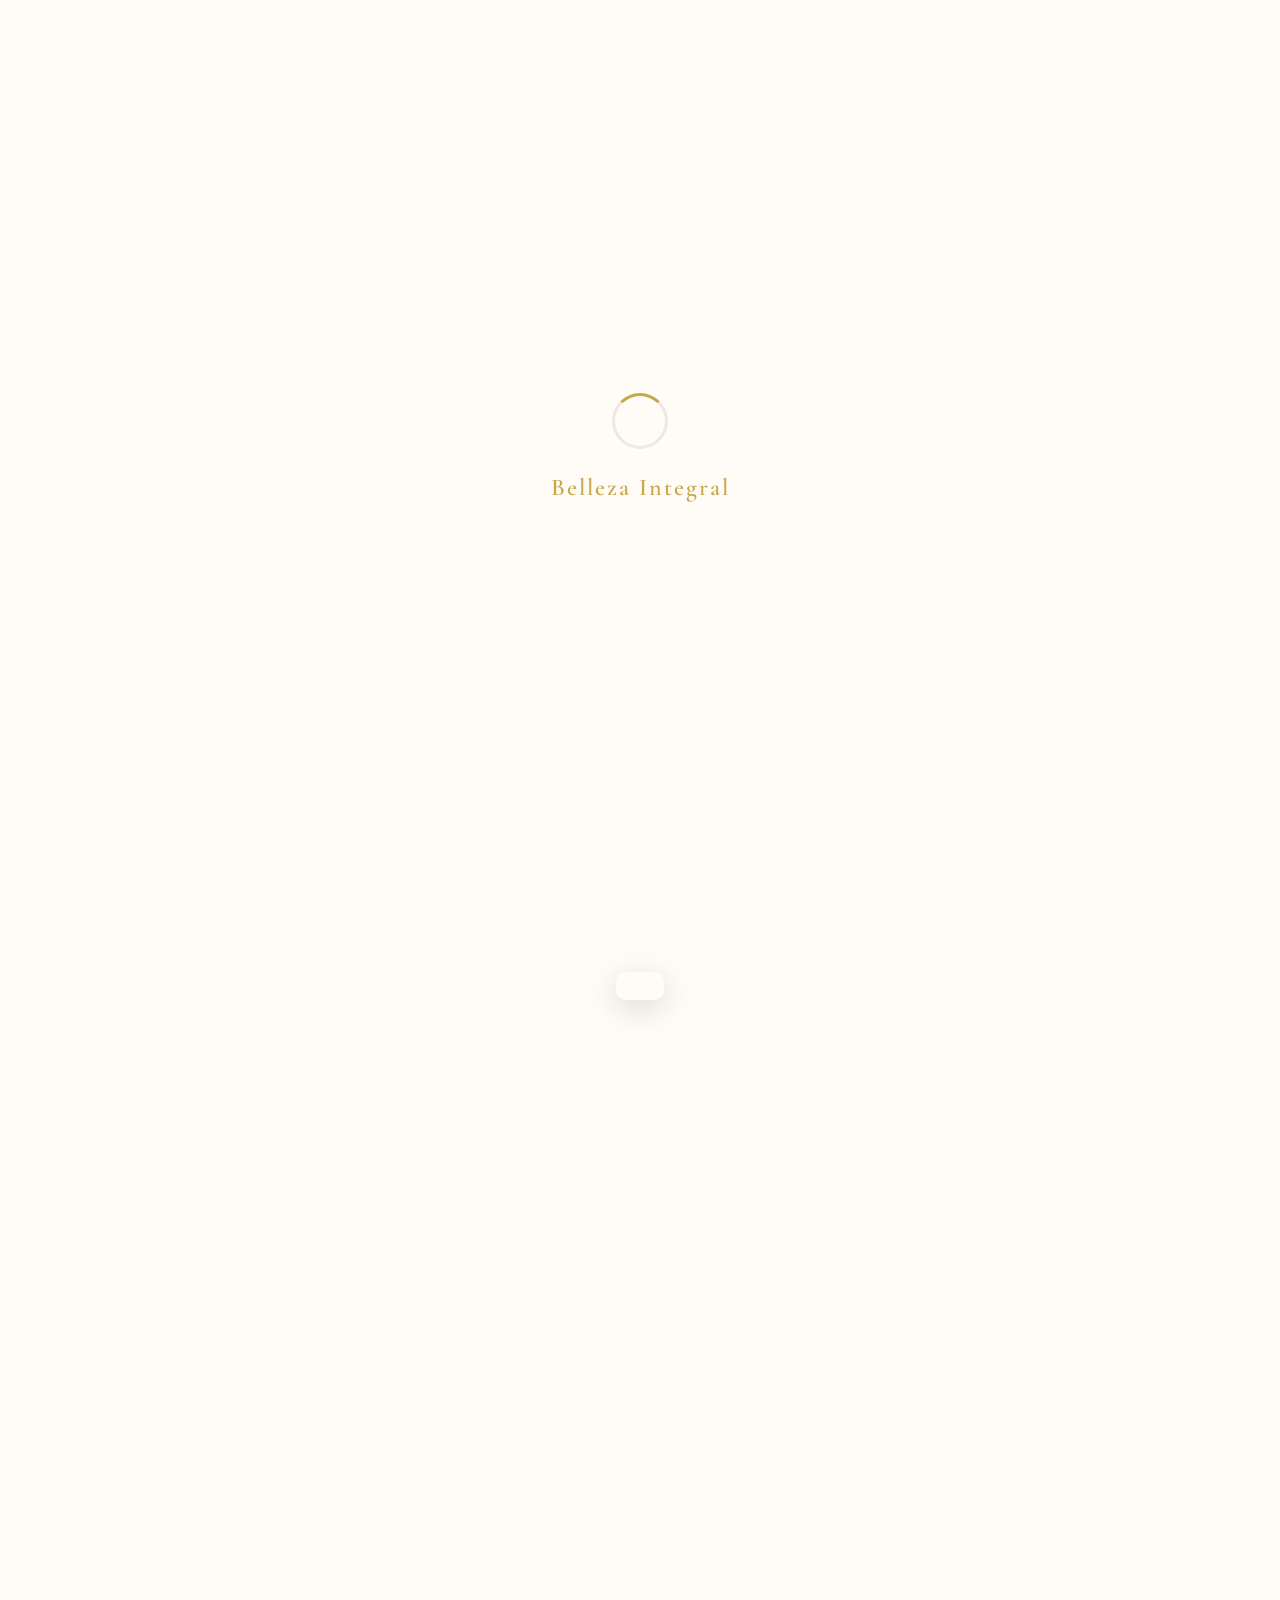
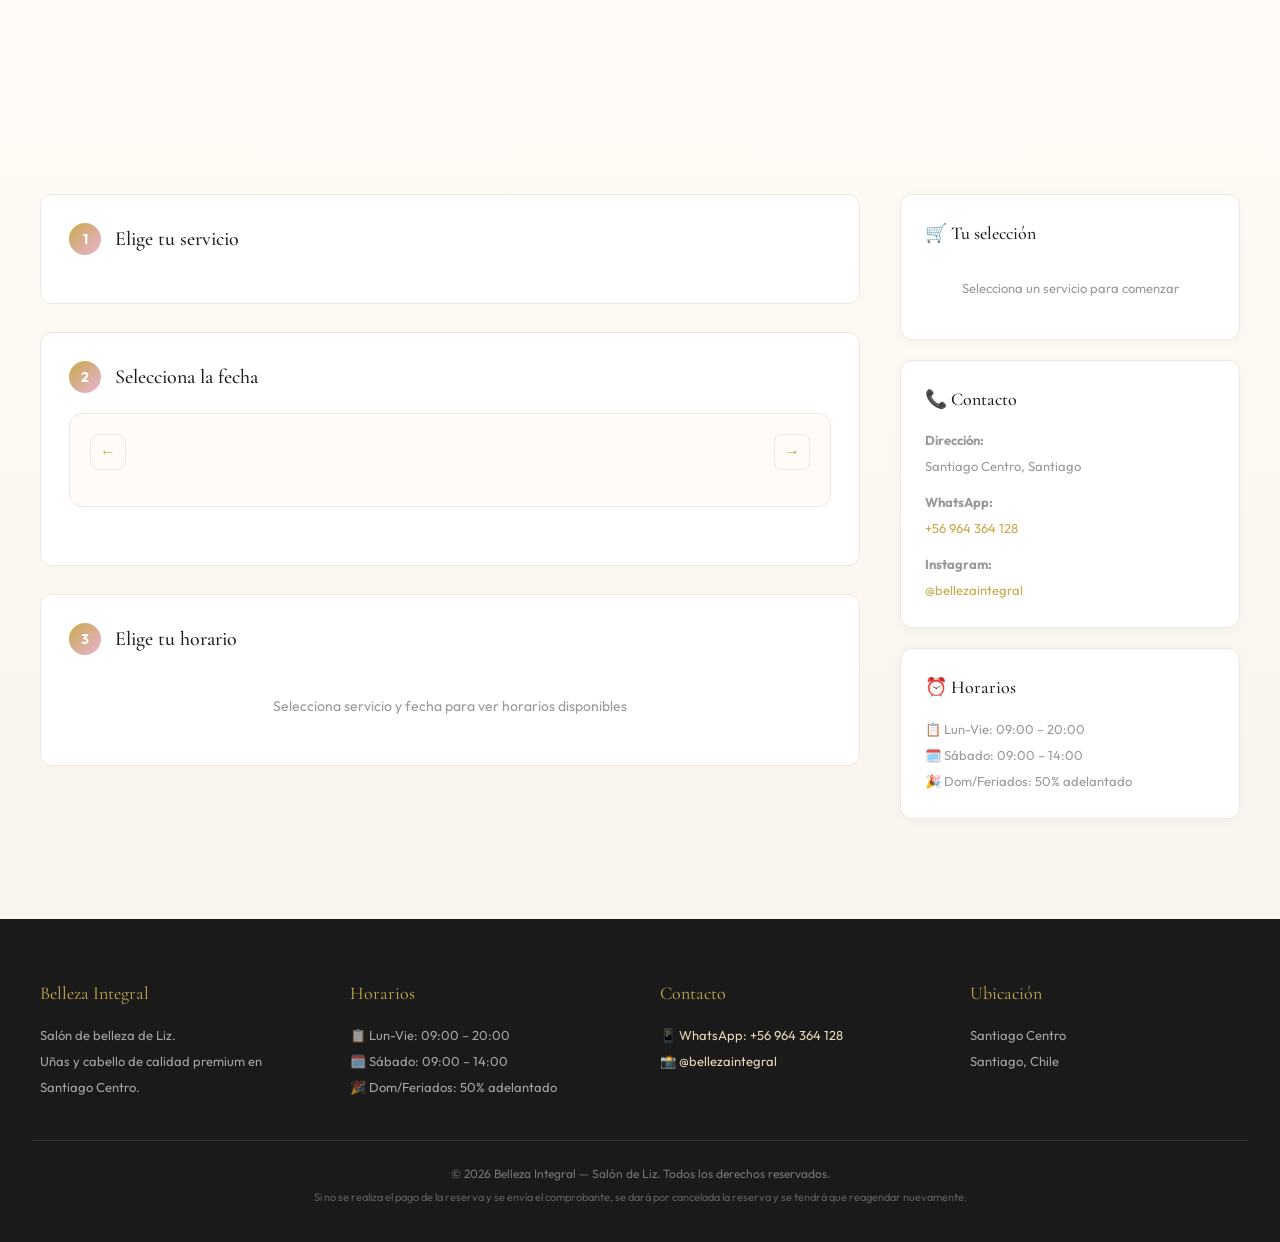
==== commit 32c1d105: "index.html" ====
--- a/index.html
+++ b/index.html
@@ -12,278 +12,8 @@
 <link href="https://fonts.googleapis.com/css2?family=Cormorant+Garamond:ital,wght@0,300;0,400;0,500;0,600;0,700;1,400;1,500&family=Outfit:wght@200;300;400;500;600;700&display=swap" rel="stylesheet">
 <link rel="stylesheet" href="https://cdnjs.cloudflare.com/ajax/libs/font-awesome/6.5.0/css/all.min.css">
 
-<style>
-/* ═══════════════════════════════════════════════════════════════
-   BELLEZA INTEGRAL — Complete Styling
-   ═══════════════════════════════════════════════════════════════ */
-*,*::before,*::after{margin:0;padding:0;box-sizing:border-box}
-
-:root{
-  --gold:#C9A84C;--gold-lt:#E8D5B7;--gold-dk:#8B7643;
-  --rose:#E8B4D4;--rose-dk:#C48AAF;--purple:#9B7BA7;
-  --bg:#FFFCF7;--card:#FFFFFF;--border:#EDE8E0;--muted:#999;
-  --hint:#BBB;--text:#1A1A1A;--text-lt:#555;
-  --r:12px;--shadow:0 4px 24px rgba(0,0,0,.06);
-  --font-display:'Cormorant Garamond',serif;
-  --font-body:'Outfit',sans-serif;
-}
-
-html{scroll-behavior:smooth}
-body{font-family:var(--font-body);background:var(--bg);color:var(--text);overflow-x:hidden;line-height:1.6}
-
-/* ── LOADER ────────────────────────────────────────── */
-.page-loader{position:fixed;inset:0;background:var(--bg);z-index:99999;display:flex;flex-direction:column;align-items:center;justify-content:center;transition:opacity .6s,visibility .6s}
-.page-loader.hidden{opacity:0;visibility:hidden;pointer-events:none}
-.loader-ring{width:56px;height:56px;border:3px solid var(--border);border-top-color:var(--gold);border-radius:50%;animation:spin .8s linear infinite}
-.loader-brand{margin-top:20px;font-family:var(--font-display);font-size:24px;color:var(--gold);font-weight:600;letter-spacing:2px;animation:pulse 1.5s ease-in-out infinite}
-@keyframes spin{to{transform:rotate(360deg)}}
-@keyframes pulse{0%,100%{opacity:.4}50%{opacity:1}}
-
-/* ── NAVBAR ────────────────────────────────────────── */
-.navbar{position:fixed;top:0;left:0;right:0;background:rgba(255,252,247,.92);backdrop-filter:blur(20px);border-bottom:1px solid var(--border);padding:0 32px;z-index:1000;height:64px;display:flex;align-items:center;transition:box-shadow .3s}
-.navbar.scrolled{box-shadow:0 2px 20px rgba(0,0,0,.08)}
-.nav-inner{max-width:1280px;margin:0 auto;width:100%;display:flex;justify-content:space-between;align-items:center}
-.nav-brand{font-family:var(--font-display);font-size:26px;font-weight:600;color:var(--text);letter-spacing:1px;display:flex;align-items:center;gap:10px}
-.nav-brand .dot{width:8px;height:8px;border-radius:50%;background:var(--gold);display:inline-block}
-.nav-links{display:flex;gap:28px;align-items:center}
-.nav-links a{color:var(--text-lt);text-decoration:none;font-size:13px;font-weight:500;letter-spacing:.5px;text-transform:uppercase;transition:color .2s;position:relative}
-.nav-links a::after{content:'';position:absolute;bottom:-4px;left:0;width:0;height:1.5px;background:var(--gold);transition:width .3s}
-.nav-links a:hover{color:var(--gold)}
-.nav-links a:hover::after{width:100%}
-.nav-admin{background:var(--gold)!important;color:#fff!important;padding:8px 18px;border-radius:99px;font-size:12px!important;letter-spacing:1px}
-.nav-admin::after{display:none!important}
-.nav-admin:hover{background:var(--gold-dk)!important}
-.nav-hamburger{display:none;background:none;border:none;font-size:22px;color:var(--text);cursor:pointer}
-
-/* ── HERO ──────────────────────────────────────────── */
-.hero{min-height:100vh;display:flex;align-items:center;justify-content:center;position:relative;overflow:hidden;padding:120px 32px 80px}
-.hero-bg{position:absolute;inset:0;overflow:hidden}
-.hero-blob{position:absolute;border-radius:50%;filter:blur(80px);opacity:.35;animation:float 12s ease-in-out infinite}
-.hero-blob-1{width:500px;height:500px;background:var(--gold);top:-100px;right:-100px;animation-delay:0s}
-.hero-blob-2{width:400px;height:400px;background:var(--rose);bottom:-80px;left:-60px;animation-delay:-4s}
-.hero-blob-3{width:300px;height:300px;background:var(--purple);top:40%;left:50%;animation-delay:-8s}
-@keyframes float{0%,100%{transform:translate(0,0) scale(1)}33%{transform:translate(30px,-20px) scale(1.05)}66%{transform:translate(-20px,15px) scale(.95)}}
-
-.hero-content{position:relative;z-index:2;text-align:center;max-width:700px}
-.hero-chip{display:inline-block;padding:8px 20px;background:rgba(201,168,76,.12);border:1px solid rgba(201,168,76,.3);border-radius:99px;font-size:13px;color:var(--gold-dk);letter-spacing:1px;margin-bottom:28px;animation:fadeUp .8s ease-out both}
-.hero-title{font-family:var(--font-display);font-size:clamp(42px,8vw,80px);font-weight:300;line-height:1.1;margin-bottom:24px;color:var(--text)}
-.hero-title .line{display:block;animation:fadeUp .8s ease-out both}
-.hero-title .line:nth-child(1){animation-delay:.2s}
-.hero-title .line:nth-child(2){animation-delay:.4s}
-.hero-title .line:nth-child(3){animation-delay:.6s;font-style:italic;color:var(--gold)}
-.hero-sub{font-size:16px;color:var(--text-lt);max-width:480px;margin:0 auto 36px;line-height:1.8;animation:fadeUp .8s ease-out .8s both}
-.hero-ctas{display:flex;gap:16px;justify-content:center;flex-wrap:wrap;animation:fadeUp .8s ease-out 1s both}
-@keyframes fadeUp{from{opacity:0;transform:translateY(24px)}to{opacity:1;transform:translateY(0)}}
-
-.btn-gold{display:inline-flex;align-items:center;gap:8px;padding:14px 32px;background:linear-gradient(135deg,var(--gold),var(--gold-dk));color:#fff;border:none;border-radius:99px;font-family:var(--font-body);font-size:14px;font-weight:600;letter-spacing:.5px;cursor:pointer;transition:all .3s;text-decoration:none}
-.btn-gold:hover{transform:translateY(-2px);box-shadow:0 8px 24px rgba(201,168,76,.35)}
-.btn-outline{display:inline-flex;align-items:center;gap:8px;padding:14px 32px;background:transparent;color:var(--text);border:1.5px solid var(--border);border-radius:99px;font-family:var(--font-body);font-size:14px;font-weight:500;cursor:pointer;transition:all .3s;text-decoration:none}
-.btn-outline:hover{border-color:var(--gold);color:var(--gold);transform:translateY(-2px)}
-
-/* ── SECTION COMMONS ──────────────────────────────── */
-.section{padding:100px 32px}
-.section-header{text-align:center;margin-bottom:56px}
-.section-header h2{font-family:var(--font-display);font-size:clamp(32px,5vw,48px);font-weight:400;color:var(--text);margin-bottom:12px}
-.section-header h2 em{font-style:italic;color:var(--gold)}
-.section-header p{font-size:15px;color:var(--muted);max-width:500px;margin:0 auto}
-
-/* ── SERVICIOS ─────────────────────────────────────── */
-.servicios-section{background:var(--bg)}
-.servicios-cat-title{font-family:var(--font-display);font-size:22px;font-weight:500;color:var(--gold);margin-bottom:24px;padding-bottom:8px;border-bottom:1px solid var(--border)}
-.servicios-grid{display:grid;grid-template-columns:repeat(auto-fill,minmax(280px,1fr));gap:24px;margin-bottom:48px}
-
-.servicio-card{background:var(--card);border:1px solid var(--border);border-radius:var(--r);overflow:hidden;transition:all .4s cubic-bezier(.4,0,.2,1);cursor:pointer;position:relative}
-.servicio-card::before{content:'';position:absolute;inset:0;background:linear-gradient(135deg,rgba(201,168,76,.05),rgba(232,180,212,.05));opacity:0;transition:opacity .4s}
-.servicio-card:hover{transform:translateY(-6px);box-shadow:var(--shadow);border-color:var(--gold)}
-.servicio-card:hover::before{opacity:1}
-.servicio-card-img{width:100%;height:180px;background:linear-gradient(135deg,#f5f0e8,#ede4d8);overflow:hidden;position:relative}
-.servicio-card-img img{width:100%;height:100%;object-fit:cover;transition:transform .6s cubic-bezier(.4,0,.2,1)}
-.servicio-card:hover .servicio-card-img img{transform:scale(1.08)}
-.servicio-card-img .placeholder-icon{display:flex;align-items:center;justify-content:center;height:100%;font-size:48px;opacity:.3}
-.servicio-card-body{padding:20px;position:relative}
-.servicio-card-body h4{font-family:var(--font-display);font-size:20px;font-weight:500;margin-bottom:8px}
-.servicio-card-body p{font-size:13px;color:var(--muted);line-height:1.7;margin-bottom:12px}
-.servicio-card-meta{display:flex;justify-content:space-between;align-items:center;font-size:13px}
-.servicio-card-meta .dur{color:var(--muted)}
-.servicio-card-meta .price{color:var(--gold);font-weight:600;font-size:15px}
-
-/* ── RESERVAS ──────────────────────────────────────── */
-.reservas-section{background:linear-gradient(180deg,#FFFCF7 0%,#F9F4ED 100%)}
-.reservas-layout{max-width:1200px;margin:0 auto;display:grid;grid-template-columns:1fr 340px;gap:40px}
-
-.paso{background:var(--card);border:1px solid var(--border);border-radius:var(--r);padding:28px;margin-bottom:28px;opacity:0;transform:translateY(20px);animation:fadeUp .6s ease-out forwards}
-.paso:nth-child(1){animation-delay:.1s}
-.paso:nth-child(2){animation-delay:.3s}
-.paso:nth-child(3){animation-delay:.5s}
-.paso-header{display:flex;align-items:center;gap:14px;margin-bottom:20px}
-.paso-num{width:32px;height:32px;background:linear-gradient(135deg,var(--gold),var(--rose));color:#fff;border-radius:50%;display:flex;align-items:center;justify-content:center;font-size:14px;font-weight:700;flex-shrink:0}
-.paso-header h3{font-family:var(--font-display);font-size:20px;font-weight:500}
-
-/* service picker mini cards */
-.srv-mini-grid{display:grid;grid-template-columns:repeat(auto-fill,minmax(170px,1fr));gap:10px}
-.srv-mini{padding:14px;border:2px solid var(--border);border-radius:10px;cursor:pointer;transition:all .25s;background:var(--bg)}
-.srv-mini:hover{border-color:var(--gold);background:rgba(201,168,76,.04)}
-.srv-mini.active{border-color:var(--gold);background:linear-gradient(135deg,rgba(201,168,76,.08),rgba(232,180,212,.06))}
-.srv-mini .name{font-size:13px;font-weight:600;margin-bottom:4px}
-.srv-mini .meta{font-size:11px;color:var(--muted)}
-.srv-mini .meta .price{color:var(--gold);font-weight:600}
-
-/* calendar */
-.cal-wrap{background:var(--bg);border:1px solid var(--border);border-radius:var(--r);padding:20px}
-.cal-nav{display:flex;justify-content:space-between;align-items:center;margin-bottom:16px}
-.cal-nav span{font-family:var(--font-display);font-size:18px;font-weight:500}
-.cal-nav button{background:none;border:1px solid var(--border);border-radius:8px;width:36px;height:36px;cursor:pointer;font-size:16px;color:var(--gold);transition:all .2s}
-.cal-nav button:hover{background:rgba(201,168,76,.1);border-color:var(--gold)}
-.cal-grid{display:grid;grid-template-columns:repeat(7,1fr);gap:6px}
-.cal-head{text-align:center;font-size:11px;font-weight:600;color:var(--gold);padding:6px;text-transform:uppercase;letter-spacing:1px}
-.cal-day{aspect-ratio:1;display:flex;align-items:center;justify-content:center;border-radius:8px;font-size:13px;cursor:pointer;transition:all .2s;border:1px solid transparent}
-.cal-day:hover:not(.disabled){background:rgba(201,168,76,.1);border-color:var(--gold)}
-.cal-day.selected{background:linear-gradient(135deg,var(--gold),var(--rose));color:#fff;font-weight:700;border-color:transparent}
-.cal-day.disabled{color:var(--hint);cursor:default;opacity:.4}
-.cal-day.today{border-color:var(--gold)}
-
-/* slots */
-.slots-grid{display:grid;grid-template-columns:repeat(auto-fill,minmax(85px,1fr));gap:8px}
-.slot{padding:10px;text-align:center;border:2px solid var(--border);border-radius:8px;font-size:13px;font-weight:600;cursor:pointer;transition:all .25s;background:var(--bg)}
-.slot:hover{border-color:var(--gold);background:rgba(201,168,76,.04)}
-.slot.active{background:linear-gradient(135deg,var(--gold),var(--rose));color:#fff;border-color:transparent}
-
-/* sidebar */
-.reservas-sidebar{display:flex;flex-direction:column;gap:20px;position:sticky;top:84px;height:fit-content}
-.side-card{background:var(--card);border:1px solid var(--border);border-radius:var(--r);padding:24px;box-shadow:0 2px 12px rgba(0,0,0,.03)}
-.side-card h4{font-family:var(--font-display);font-size:18px;font-weight:500;margin-bottom:14px;display:flex;align-items:center;gap:8px}
-.side-card .info-line{font-size:13px;color:var(--muted);line-height:2}
-.side-card a{color:var(--gold);text-decoration:none}
-.side-card a:hover{text-decoration:underline}
-
-.resumen-item{padding:10px 12px;background:rgba(201,168,76,.04);border-left:3px solid var(--gold);border-radius:6px;font-size:13px;margin-bottom:8px;display:flex;justify-content:space-between}
-.resumen-item span{color:var(--muted)}
-.resumen-item strong{color:var(--text)}
-
-/* ── MODAL ─────────────────────────────────────────── */
-.modal-overlay{position:fixed;inset:0;background:rgba(0,0,0,.45);backdrop-filter:blur(6px);z-index:5000;display:none;align-items:center;justify-content:center;padding:24px}
-.modal-overlay.open{display:flex}
-.modal-box{background:var(--card);border-radius:16px;max-width:520px;width:100%;max-height:90vh;overflow-y:auto;box-shadow:0 24px 64px rgba(0,0,0,.15);animation:modalIn .35s ease-out}
-@keyframes modalIn{from{opacity:0;transform:scale(.94) translateY(12px)}to{opacity:1;transform:scale(1) translateY(0)}}
-.modal-head{padding:24px;border-bottom:1px solid var(--border);display:flex;justify-content:space-between;align-items:center}
-.modal-head h3{font-family:var(--font-display);font-size:22px;font-weight:500}
-.modal-close{background:none;border:none;font-size:22px;color:var(--muted);cursor:pointer;width:36px;height:36px;border-radius:50%;transition:all .2s;display:flex;align-items:center;justify-content:center}
-.modal-close:hover{background:var(--border);color:var(--text)}
-.modal-body{padding:24px}
-.modal-summary{background:rgba(201,168,76,.04);border-left:3px solid var(--gold);border-radius:8px;padding:16px;margin-bottom:20px}
-.modal-summary .row{display:flex;justify-content:space-between;padding:6px 0;font-size:13px;border-bottom:1px solid rgba(201,168,76,.1)}
-.modal-summary .row:last-child{border:none}
-.modal-summary .row span{color:var(--muted)}
-.modal-summary .row strong{color:var(--text)}
-
-.form-row{display:grid;grid-template-columns:1fr 1fr;gap:14px;margin-bottom:14px}
-.form-group{margin-bottom:14px}
-.form-group label{display:block;font-size:12px;font-weight:600;color:var(--text);margin-bottom:5px;text-transform:uppercase;letter-spacing:.5px}
-.form-group input,.form-group textarea,.form-group select{width:100%;padding:10px 14px;border:1px solid var(--border);border-radius:8px;font-size:14px;font-family:var(--font-body);background:var(--bg);transition:all .2s}
-.form-group input:focus,.form-group textarea:focus{outline:none;border-color:var(--gold);box-shadow:0 0 0 3px rgba(201,168,76,.1);background:#fff}
-.form-group textarea{resize:vertical;min-height:80px}
-
-.terms-check{display:flex;align-items:flex-start;gap:10px;margin:16px 0;font-size:12px;color:var(--muted);line-height:1.6}
-.terms-check input[type=checkbox]{margin-top:3px;accent-color:var(--gold);width:16px;height:16px;flex-shrink:0}
-.terms-check a{color:var(--gold);text-decoration:underline}
-
-.btn-confirm{width:100%;padding:14px;background:linear-gradient(135deg,var(--gold),var(--gold-dk));color:#fff;border:none;border-radius:10px;font-family:var(--font-body);font-size:15px;font-weight:600;cursor:pointer;transition:all .3s;letter-spacing:.5px}
-.btn-confirm:hover:not(:disabled){transform:translateY(-1px);box-shadow:0 6px 20px rgba(201,168,76,.3)}
-.btn-confirm:disabled{opacity:.5;cursor:not-allowed}
-
-/* ── CONFIRMATION SCREEN ──────────────────────────── */
-.conf-screen{text-align:center;padding:60px 24px;max-width:520px;margin:0 auto}
-.conf-icon{font-size:64px;animation:bounceIn .6s ease-out}
-@keyframes bounceIn{0%{transform:scale(0)}50%{transform:scale(1.15)}100%{transform:scale(1)}}
-.conf-screen h2{font-family:var(--font-display);font-size:32px;margin:16px 0 8px}
-.conf-id{font-family:'Courier New',monospace;font-size:22px;font-weight:700;color:var(--gold);letter-spacing:3px;margin:12px 0 24px}
-.conf-details{text-align:left;background:var(--card);border:1px solid var(--border);border-radius:var(--r);padding:20px;margin-bottom:24px}
-.conf-details .row{display:flex;justify-content:space-between;padding:10px 0;font-size:14px;border-bottom:1px solid var(--border)}
-.conf-details .row:last-child{border:none}
-.conf-warning{background:#FFF8E1;border:1px solid #FFE082;border-radius:8px;padding:14px;font-size:12px;color:#8D6E00;line-height:1.7;margin-bottom:24px;text-align:left}
-
-/* ── ADMIN PANEL ──────────────────────────────────── */
-.admin-overlay{position:fixed;inset:0;background:rgba(0,0,0,.5);z-index:6000;display:none;align-items:center;justify-content:center;padding:24px}
-.admin-overlay.open{display:flex}
-.admin-panel{background:var(--card);border-radius:16px;max-width:900px;width:100%;max-height:90vh;overflow-y:auto;box-shadow:0 24px 64px rgba(0,0,0,.2);animation:modalIn .35s ease-out}
-.admin-head{padding:20px 24px;border-bottom:2px solid var(--gold);display:flex;justify-content:space-between;align-items:center}
-.admin-head h2{font-family:var(--font-display);font-size:26px;font-weight:500;display:flex;align-items:center;gap:10px}
-.admin-body{padding:24px}
-.admin-stats{display:grid;grid-template-columns:repeat(auto-fit,minmax(180px,1fr));gap:16px;margin-bottom:28px}
-.admin-stat{background:var(--bg);border:1px solid var(--border);border-radius:10px;padding:20px;text-align:center}
-.admin-stat .num{font-size:32px;font-weight:700;color:var(--gold);font-family:var(--font-display)}
-.admin-stat .lbl{font-size:12px;color:var(--muted);text-transform:uppercase;letter-spacing:1px;margin-top:4px}
-.admin-table{width:100%;border-collapse:collapse;font-size:13px;margin-bottom:24px}
-.admin-table th{background:linear-gradient(135deg,#f8f4ee,#f0eae2);padding:12px 14px;text-align:left;font-weight:600;text-transform:uppercase;letter-spacing:.5px;font-size:11px;color:var(--text);border-bottom:2px solid var(--gold)}
-.admin-table td{padding:12px 14px;border-bottom:1px solid var(--border)}
-.admin-table tr:hover{background:#fefcf8}
-.badge{display:inline-block;padding:3px 10px;border-radius:99px;font-size:11px;font-weight:600}
-.badge-ok{background:rgba(39,174,96,.12);color:#27AE60}
-.badge-pending{background:rgba(241,196,15,.15);color:#D4860D}
-.badge-cancel{background:rgba(231,76,60,.12);color:#E74C3C}
-.admin-btn{padding:6px 14px;background:linear-gradient(135deg,var(--gold),var(--gold-dk));color:#fff;border:none;border-radius:6px;font-size:12px;font-weight:600;cursor:pointer;transition:all .2s;font-family:var(--font-body)}
-.admin-btn:hover{transform:translateY(-1px);box-shadow:0 4px 12px rgba(201,168,76,.3)}
-.admin-btn.danger{background:linear-gradient(135deg,#E74C3C,#C0392B)}
-.admin-btn.danger:hover{box-shadow:0 4px 12px rgba(231,76,60,.3)}
-
-.admin-login{text-align:center;padding:40px}
-.admin-login input{padding:12px 16px;border:1px solid var(--border);border-radius:8px;font-size:14px;width:260px;margin-right:8px;font-family:var(--font-body)}
-.admin-login input:focus{outline:none;border-color:var(--gold)}
-
-/* Terms modal */
-.terms-modal{position:fixed;inset:0;background:rgba(0,0,0,.5);z-index:7000;display:none;align-items:center;justify-content:center;padding:24px}
-.terms-modal.open{display:flex}
-.terms-box{background:var(--card);border-radius:16px;max-width:600px;width:100%;max-height:80vh;overflow-y:auto;padding:32px;box-shadow:0 24px 64px rgba(0,0,0,.2)}
-.terms-box h3{font-family:var(--font-display);font-size:24px;margin-bottom:20px;color:var(--gold)}
-.terms-box p,.terms-box li{font-size:13px;line-height:1.8;color:var(--text-lt);margin-bottom:10px}
-.terms-box ol{padding-left:20px}
-.terms-box .close-terms{margin-top:20px}
-
-/* ── INSTAGRAM BUTTON ─────────────────────────────── */
-.ig-float{position:fixed;bottom:90px;right:24px;z-index:900;width:52px;height:52px;border-radius:50%;background:linear-gradient(45deg,#f09433,#e6683c,#dc2743,#cc2366,#bc1888);color:#fff;display:flex;align-items:center;justify-content:center;font-size:24px;text-decoration:none;box-shadow:0 4px 16px rgba(220,39,67,.3);transition:all .3s}
-.ig-float:hover{transform:scale(1.1);box-shadow:0 6px 24px rgba(220,39,67,.4)}
-
-/* ── WHATSAPP BUTTON ──────────────────────────────── */
-.wa-float{position:fixed;bottom:24px;right:24px;z-index:900;width:52px;height:52px;border-radius:50%;background:#25D366;color:#fff;display:flex;align-items:center;justify-content:center;font-size:26px;text-decoration:none;box-shadow:0 4px 16px rgba(37,211,102,.3);transition:all .3s}
-.wa-float:hover{transform:scale(1.1);box-shadow:0 6px 24px rgba(37,211,102,.4)}
-
-/* ── FOOTER ────────────────────────────────────────── */
-.footer{background:var(--text);color:#fff;padding:60px 32px 32px}
-.footer-inner{max-width:1200px;margin:0 auto;display:grid;grid-template-columns:repeat(auto-fit,minmax(220px,1fr));gap:40px;margin-bottom:40px}
-.footer-col h4{font-family:var(--font-display);font-size:18px;color:var(--gold);margin-bottom:14px;font-weight:400}
-.footer-col p,.footer-col li{font-size:13px;color:rgba(255,255,255,.6);line-height:2;list-style:none}
-.footer-col a{color:var(--gold-lt);text-decoration:none;transition:color .2s}
-.footer-col a:hover{color:#fff}
-.footer-bottom{border-top:1px solid rgba(201,168,76,.2);padding-top:20px;text-align:center;font-size:12px;color:rgba(255,255,255,.4)}
-.footer-bottom p{margin:3px 0}
-
-/* ── TOAST ─────────────────────────────────────────── */
-.toast{position:fixed;bottom:-100px;left:50%;transform:translateX(-50%);padding:14px 24px;border-radius:10px;font-size:14px;font-weight:600;z-index:9000;box-shadow:0 8px 32px rgba(0,0,0,.15);transition:bottom .3s;font-family:var(--font-body);max-width:90%}
-.toast.show{bottom:24px}
-.toast.error{background:linear-gradient(135deg,#E74C3C,#C0392B);color:#fff}
-.toast.success{background:linear-gradient(135deg,#27AE60,#229954);color:#fff}
-
-/* ── SCROLL REVEAL ─────────────────────────────────── */
-.reveal{opacity:0;transform:translateY(30px);transition:opacity .7s ease-out,transform .7s ease-out}
-.reveal.visible{opacity:1;transform:translateY(0)}
-
-/* ── RESPONSIVE ────────────────────────────────────── */
-@media(max-width:1024px){
-  .reservas-layout{grid-template-columns:1fr}
-  .reservas-sidebar{position:static}
-}
-@media(max-width:768px){
-  .nav-links{display:none;position:absolute;top:64px;left:0;right:0;background:var(--card);flex-direction:column;padding:24px;border-bottom:1px solid var(--border);gap:16px;box-shadow:0 8px 24px rgba(0,0,0,.08)}
-  .nav-links.open{display:flex}
-  .nav-hamburger{display:block}
-  .hero{padding:100px 24px 60px}
-  .section{padding:60px 24px}
-  .servicios-grid{grid-template-columns:1fr}
-  .form-row{grid-template-columns:1fr}
-  .admin-stats{grid-template-columns:1fr 1fr}
-  .footer-inner{grid-template-columns:1fr}
-}
-</style>
+<!-- Styles -->
+<link rel="stylesheet" href="css/styles.css">
 </head>
 <body>
 
@@ -409,7 +139,7 @@
             <p style="margin-top:10px"><strong>WhatsApp:</strong></p>
             <a href="https://wa.me/56964364128">+56 964 364 128</a>
             <p style="margin-top:10px"><strong>Instagram:</strong></p>
-            <a href="https://instagram.com/bellezaintegral" target="_blank">@bellezaintegral</a>
+            <a href="https://www.instagram.com/bellezaintegral.liz?igsh=MWNua2d1d2R3aW83bA==" target="_blank">@bellezaintegral</a>
           </div>
         </div>
 
@@ -445,7 +175,7 @@
       <h4>Contacto</h4>
       <ul>
         <li><a href="https://wa.me/56964364128">📱 WhatsApp: +56 964 364 128</a></li>
-        <li><a href="https://instagram.com/bellezaintegral" target="_blank">📸 @bellezaintegral</a></li>
+        <li><a href="https://www.instagram.com/bellezaintegral.liz?igsh=MWNua2d1d2R3aW83bA==" target="_blank">📸 @bellezaintegral</a></li>
       </ul>
     </div>
     <div class="footer-col">
@@ -460,7 +190,7 @@
 </footer>
 
 <!-- FLOATING BUTTONS -->
-<a href="https://instagram.com/bellezaintegral" target="_blank" class="ig-float" title="Síguenos en Instagram">
+<a href="https://www.instagram.com/bellezaintegral.liz?igsh=MWNua2d1d2R3aW83bA==" target="_blank" class="ig-float" title="Síguenos en Instagram">
   <i class="fab fa-instagram"></i>
 </a>
 <a href="https://wa.me/56964364128?text=Hola%20Liz,%20quisiera%20agendar%20una%20cita" target="_blank" class="wa-float" title="WhatsApp">
@@ -521,14 +251,12 @@
 
 <!-- ADMIN PANEL -->
 <div class="admin-overlay" id="adminOverlay">
-  <div class="admin-panel">
-    <div class="admin-head">
-      <h2>💅 Panel Admin</h2>
-      <button class="modal-close" onclick="closeAdmin()">&times;</button>
-    </div>
-    <div class="admin-body" id="adminBody">
-      <!-- Login or content -->
-    </div>
+  <div class="admin-head">
+    <h2>💅 Panel Admin</h2>
+    <button class="modal-close" onclick="closeAdmin()">&times;</button>
+  </div>
+  <div class="admin-body" id="adminBody">
+    <!-- Login or content -->
   </div>
 </div>
 
@@ -554,531 +282,9 @@
 <!-- TOAST -->
 <div class="toast" id="toast"></div>
 
-<script>
-/* ═══════════════════════════════════════════════════════════════
-   BELLEZA INTEGRAL — JavaScript
-   ═══════════════════════════════════════════════════════════════ */
-
-// ── CONFIG ────────────────────────────────────────────
-const CONFIG = {
-  nombre: "Belleza Integral",
-  duena: "Liz",
-  whatsapp: "+56964364128",
-  instagram: "bellezaintegral",
-  direccion: "Santiago Centro, Santiago de Chile",
-  gasUrl: "https://script.google.com/macros/s/AKfycbxbLAKt538iwXDbhuLh6Z5PX8RqSZeb4GDwN53gPYSP8sWbwWZtiWjWvNCS1_AHvZCEQQ/exec" // Google Apps Script URL — set when deployed
-};
-
-// ── DEMO SERVICES DATA ────────────────────────────────
-const SERVICIOS = [
-  // Peluquería
-  { id:'s1', nombre:'Corte Profesional', cat:'pelu', desc:'Estilo personalizado con productos premium.', dur:45, precio:15000, img:'', icon:'✂️' },
-  { id:'s2', nombre:'Peinado Evento', cat:'pelu', desc:'Look espectacular para ocasiones especiales.', dur:60, precio:25000, img:'', icon:'👰' },
-  { id:'s3', nombre:'Coloración', cat:'pelu', desc:'Tonos vibrantes con técnicas de vanguardia.', dur:90, precio:35000, img:'', icon:'🎨' },
-  { id:'s4', nombre:'Alisado & Botox Capilar', cat:'pelu', desc:'Cabello liso, sedoso y restaurado.', dur:120, precio:45000, img:'', icon:'🌊' },
-  { id:'s5', nombre:'Masaje Capilar', cat:'pelu', desc:'Relax y nutrición para tu cuero cabelludo.', dur:30, precio:12000, img:'', icon:'💆' },
-  { id:'s6', nombre:'Lavado Premium', cat:'pelu', desc:'Limpieza profunda con productos de alta gama.', dur:30, precio:8000, img:'', icon:'💧' },
-  // Uñas
-  { id:'s7', nombre:'Manicure', cat:'unas', desc:'Cuidado completo y diseños personalizados.', dur:45, precio:12000, img:'', icon:'💅' },
-  { id:'s8', nombre:'Manicure Permanente', cat:'unas', desc:'Esmalte que dura 14+ días sin dañar.', dur:60, precio:18000, img:'', icon:'✨' },
-  { id:'s9', nombre:'Diseños Artísticos', cat:'unas', desc:'Nail art único que expresa tu estilo.', dur:75, precio:22000, img:'', icon:'🎀' },
-];
-
-// ── STATE ─────────────────────────────────────────────
-let state = {
-  selServicio: null,
-  selFecha: null,
-  selHora: null,
-  calDate: new Date(),
-  adminLogged: false,
-  reservas: [
-    { id:'RES-A1B2C3D4', nombre:'María González', email:'maria@email.com', tel:'+56912345678', servicio:'Manicure Permanente', fecha:'2026-04-01', hora:'14:00', estado:'Confirmada' },
-    { id:'RES-E5F6G7H8', nombre:'Ana López', email:'ana@email.com', tel:'+56987654321', servicio:'Coloración', fecha:'2026-04-02', hora:'10:00', estado:'Pendiente' },
-  ]
-};
-
-// ── INIT ──────────────────────────────────────────────
-document.addEventListener('DOMContentLoaded', () => {
-  // Simulate loading
-  setTimeout(() => document.getElementById('pageLoader').classList.add('hidden'), 1200);
-  
-  // Navbar scroll
-  window.addEventListener('scroll', () => {
-    document.getElementById('navbar').classList.toggle('scrolled', window.scrollY > 40);
-  });
-
-  // Scroll reveal
-  const observer = new IntersectionObserver((entries) => {
-    entries.forEach(e => { if (e.isIntersecting) e.target.classList.add('visible'); });
-  }, { threshold: 0.15 });
-  document.querySelectorAll('.reveal').forEach(el => observer.observe(el));
-
-  // Render
-  renderServiceCards();
-  renderServicePicker();
-  renderCalendar();
-  
-  // Terms checkbox
-  document.getElementById('fTerms').addEventListener('change', (e) => {
-    document.getElementById('btnConfirm').disabled = !e.target.checked;
-  });
-});
-
-// ── MENU TOGGLE ───────────────────────────────────────
-function toggleMenu() {
-  document.getElementById('navLinks').classList.toggle('open');
-}
-
-// ── RENDER SERVICE CARDS ──────────────────────────────
-function renderServiceCards() {
-  const pelu = SERVICIOS.filter(s => s.cat === 'pelu');
-  const unas = SERVICIOS.filter(s => s.cat === 'unas');
-  
-  document.getElementById('serviciosPelu').innerHTML = pelu.map(s => serviceCardHTML(s)).join('');
-  document.getElementById('serviciosUnas').innerHTML = unas.map(s => serviceCardHTML(s)).join('');
-
-  // Add reveal class with stagger
-  document.querySelectorAll('.servicio-card').forEach((card, i) => {
-    card.classList.add('reveal');
-    card.style.transitionDelay = `${i * .08}s`;
-    const observer = new IntersectionObserver((entries) => {
-      entries.forEach(e => { if (e.isIntersecting) e.target.classList.add('visible'); });
-    }, { threshold: 0.1 });
-    observer.observe(card);
-  });
-}
-
-function serviceCardHTML(s) {
-  const durStr = s.dur >= 60 ? `${Math.floor(s.dur/60)}h${s.dur%60 ? ' '+s.dur%60+'m':''}` : `${s.dur} min`;
-  const imgHTML = s.img 
-    ? `<img src="${s.img}" alt="${s.nombre}">`
-    : `<div class="placeholder-icon">${s.icon}</div>`;
-  return `
-    <div class="servicio-card" onclick="pickService('${s.id}')">
-      <div class="servicio-card-img">${imgHTML}</div>
-      <div class="servicio-card-body">
-        <h4>${s.nombre}</h4>
-        <p>${s.desc}</p>
-        <div class="servicio-card-meta">
-          <span class="dur">⏱ ${durStr}</span>
-          <span class="price">$${s.precio.toLocaleString('es-CL')}</span>
-        </div>
-      </div>
-    </div>`;
-}
-
-// ── SERVICE PICKER (in booking section) ───────────────
-function renderServicePicker() {
-  const grid = document.getElementById('srvPicker');
-  grid.innerHTML = SERVICIOS.map(s => {
-    const active = state.selServicio?.id === s.id ? 'active' : '';
-    const durStr = s.dur >= 60 ? `${Math.floor(s.dur/60)}h${s.dur%60?s.dur%60+'m':''}` : `${s.dur}min`;
-    return `<div class="srv-mini ${active}" onclick="pickService('${s.id}')">
-      <div class="name">${s.icon} ${s.nombre}</div>
-      <div class="meta">${durStr} · <span class="price">$${s.precio.toLocaleString('es-CL')}</span></div>
-    </div>`;
-  }).join('');
-}
-
-function pickService(id) {
-  state.selServicio = SERVICIOS.find(s => s.id === id);
-  state.selHora = null;
-  renderServicePicker();
-  updateSidebar();
-  if (state.selFecha) renderSlots();
-  // scroll to booking
-  document.getElementById('reservar').scrollIntoView({ behavior: 'smooth' });
-}
-
-// ── CALENDAR ──────────────────────────────────────────
-const MESES = ['Enero','Febrero','Marzo','Abril','Mayo','Junio','Julio','Agosto','Septiembre','Octubre','Noviembre','Diciembre'];
-const DIAS = ['Dom','Lun','Mar','Mié','Jue','Vie','Sáb'];
-
-function renderCalendar() {
-  const d = state.calDate;
-  const y = d.getFullYear(), m = d.getMonth();
-  document.getElementById('calMonth').textContent = `${MESES[m]} ${y}`;
-  
-  const grid = document.getElementById('calGrid');
-  let html = DIAS.map(d => `<div class="cal-head">${d}</div>`).join('');
-  
-  const firstDay = new Date(y, m, 1).getDay();
-  for (let i = 0; i < firstDay; i++) html += '<div></div>';
-  
-  const today = new Date();
-  today.setHours(0,0,0,0);
-  const daysInMonth = new Date(y, m+1, 0).getDate();
-  
-  for (let day = 1; day <= daysInMonth; day++) {
-    const date = new Date(y, m, day);
-    const isPast = date < today;
-    const isSun = date.getDay() === 0;
-    const isSelected = state.selFecha && state.selFecha.getTime() === date.getTime();
-    const isToday = date.getTime() === today.getTime();
-    
-    let cls = 'cal-day';
-    if (isPast || isSun) cls += ' disabled';
-    if (isSelected) cls += ' selected';
-    if (isToday) cls += ' today';
-    
-    const onclick = (isPast || isSun) ? '' : `onclick="pickDate(${y},${m},${day})"`;
-    html += `<div class="${cls}" ${onclick}>${day}</div>`;
-  }
-  grid.innerHTML = html;
-}
-
-function changeMonth(dir) {
-  state.calDate = new Date(state.calDate.getFullYear(), state.calDate.getMonth() + dir, 1);
-  renderCalendar();
-}
-
-function pickDate(y, m, d) {
-  state.selFecha = new Date(y, m, d);
-  state.selHora = null;
-  renderCalendar();
-  
-  const opts = { weekday:'long', year:'numeric', month:'long', day:'numeric' };
-  const str = state.selFecha.toLocaleDateString('es-CL', opts);
-  document.getElementById('fechaDisplay').textContent = '✓ ' + str.charAt(0).toUpperCase() + str.slice(1);
-  
-  if (state.selServicio) renderSlots();
-  updateSidebar();
-}
-
-// ── SLOTS ─────────────────────────────────────────────
-function renderSlots() {
-  const grid = document.getElementById('slotsGrid');
-  if (!state.selServicio || !state.selFecha) {
-    grid.innerHTML = '<p style="grid-column:1/-1;text-align:center;color:var(--muted);padding:20px;font-size:14px">Selecciona servicio y fecha</p>';
-    return;
-  }
-  
-  // Generate available slots
-  const isSat = state.selFecha.getDay() === 6;
-  const endHour = isSat ? 14 : 20;
-  const slots = [];
-  for (let h = 9; h < endHour; h++) {
-    slots.push(`${String(h).padStart(2,'0')}:00`);
-    if (h < endHour - 1 || (h === endHour - 1 && !isSat)) {
-      slots.push(`${String(h).padStart(2,'0')}:30`);
-    }
-  }
-  
-  // Randomly disable some slots for demo
-  const seed = state.selFecha.getDate();
-  const available = slots.filter((_, i) => (i * seed + 3) % 5 !== 0);
-  
-  grid.innerHTML = available.map(s => {
-    const active = state.selHora === s ? 'active' : '';
-    return `<div class="slot ${active}" onclick="pickSlot('${s}')">${s}</div>`;
-  }).join('');
-}
-
-function pickSlot(hora) {
-  state.selHora = hora;
-  renderSlots();
-  updateSidebar();
-}
-
-// ── SIDEBAR ───────────────────────────────────────────
-function updateSidebar() {
-  const cont = document.getElementById('sideResumen');
-  if (!state.selServicio) {
-    cont.innerHTML = '<p style="color:var(--muted);font-size:13px;text-align:center;padding:16px">Selecciona un servicio para comenzar</p>';
-    return;
-  }
-  
-  const s = state.selServicio;
-  const durStr = s.dur >= 60 ? `${Math.floor(s.dur/60)}h${s.dur%60?' '+s.dur%60+'m':''}` : `${s.dur} min`;
-  let html = `
-    <div class="resumen-item"><span>Servicio</span><strong>${s.nombre}</strong></div>
-    <div class="resumen-item"><span>Duración</span><strong>${durStr}</strong></div>
-    <div class="resumen-item"><span>Precio</span><strong style="color:var(--gold)">$${s.precio.toLocaleString('es-CL')}</strong></div>`;
-  
-  if (state.selFecha) {
-    const opts = { weekday:'short', month:'short', day:'numeric' };
-    html += `<div class="resumen-item"><span>Fecha</span><strong>${state.selFecha.toLocaleDateString('es-CL',opts)}</strong></div>`;
-  }
-  if (state.selHora) {
-    html += `<div class="resumen-item"><span>Hora</span><strong>${state.selHora}</strong></div>`;
-    html += `<button class="btn-gold" style="width:100%;margin-top:14px;justify-content:center" onclick="openBookingModal()">✅ Confirmar Reserva</button>`;
-  }
-  cont.innerHTML = html;
-}
-
-// ── BOOKING MODAL ─────────────────────────────────────
-function openBookingModal() {
-  if (!state.selServicio || !state.selFecha || !state.selHora) {
-    showToast('Selecciona servicio, fecha y hora', 'error');
-    return;
-  }
-  const s = state.selServicio;
-  const opts = { weekday:'long', year:'numeric', month:'long', day:'numeric' };
-  const fechaStr = state.selFecha.toLocaleDateString('es-CL', opts);
-  
-  document.getElementById('modalSummary').innerHTML = `
-    <div class="row"><span>Servicio</span><strong>${s.nombre}</strong></div>
-    <div class="row"><span>Fecha</span><strong>${fechaStr.charAt(0).toUpperCase()+fechaStr.slice(1)}</strong></div>
-    <div class="row"><span>Hora</span><strong>${state.selHora}</strong></div>
-    <div class="row"><span>Precio</span><strong style="color:var(--gold)">$${s.precio.toLocaleString('es-CL')}</strong></div>`;
-  
-  document.getElementById('fTerms').checked = false;
-  document.getElementById('btnConfirm').disabled = true;
-  document.getElementById('bookingModal').classList.add('open');
-}
-
-function closeModal() {
-  document.getElementById('bookingModal').classList.remove('open');
-}
-
-function submitBooking() {
-  const nombre = document.getElementById('fNombre').value.trim();
-  const tel = document.getElementById('fTel').value.trim();
-  const email = document.getElementById('fEmail').value.trim();
-  const notas = document.getElementById('fNotas').value.trim();
-  
-  if (!nombre) return showToast('Ingresa tu nombre','error');
-  if (!tel || tel.length < 9) return showToast('Ingresa un teléfono válido','error');
-  if (!email || !/^[^\s@]+@[^\s@]+\.[^\s@]+$/.test(email)) return showToast('Ingresa un email válido','error');
-  if (!document.getElementById('fTerms').checked) return showToast('Debes aceptar los términos','error');
-  
-  // Generate reservation ID
-  const resId = 'RES-' + Math.random().toString(36).substring(2,10).toUpperCase();
-  const fechaStr = `${state.selFecha.getFullYear()}-${String(state.selFecha.getMonth()+1).padStart(2,'0')}-${String(state.selFecha.getDate()).padStart(2,'0')}`;
-  
-  // Save to state
-  const reserva = {
-    id: resId, nombre, email, tel,
-    servicio: state.selServicio.nombre,
-    fecha: fechaStr,
-    hora: state.selHora,
-    estado: 'Confirmada'
-  };
-  state.reservas.push(reserva);
-  
-  // If GAS_URL is set, send to Google Sheets
-  if (CONFIG.gasUrl) {
-    fetch(CONFIG.gasUrl, {
-      method: 'POST',
-      headers: { 'Content-Type': 'application/x-www-form-urlencoded' },
-      body: new URLSearchParams({
-        action: 'crearReserva',
-        nombre, email, telefono: tel,
-        servicio: state.selServicio.id,
-        empleado: 'emp_liz',
-        fecha: fechaStr,
-        hora: state.selHora,
-        notas: notas || 'N/A'
-      })
-    }).catch(e => console.error('Error enviando a GAS:', e));
-  }
-  
-  closeModal();
-  showConfirmation(reserva);
-  showToast('¡Reserva confirmada! 🎉','success');
-}
-
-function showConfirmation(r) {
-  document.getElementById('reservasMain').parentElement.parentElement.style.display = 'none';
-  document.getElementById('confScreen').style.display = 'block';
-  document.getElementById('confId').textContent = r.id;
-  
-  const opts = { weekday:'long', year:'numeric', month:'long', day:'numeric' };
-  const fecha = new Date(r.fecha + 'T12:00:00');
-  const fechaStr = fecha.toLocaleDateString('es-CL', opts);
-  
-  document.getElementById('confDetails').innerHTML = `
-    <div class="row"><span>Cliente</span><strong>${r.nombre}</strong></div>
-    <div class="row"><span>Servicio</span><strong>${r.servicio}</strong></div>
-    <div class="row"><span>Fecha</span><strong>${fechaStr.charAt(0).toUpperCase()+fechaStr.slice(1)}</strong></div>
-    <div class="row"><span>Hora</span><strong>${r.hora}</strong></div>`;
-  
-  document.getElementById('confScreen').scrollIntoView({ behavior: 'smooth' });
-}
-
-function resetBooking() {
-  state.selServicio = null;
-  state.selFecha = null;
-  state.selHora = null;
-  
-  document.getElementById('fNombre').value = '';
-  document.getElementById('fTel').value = '';
-  document.getElementById('fEmail').value = '';
-  document.getElementById('fNotas').value = '';
-  
-  document.getElementById('confScreen').style.display = 'none';
-  const sec = document.querySelector('.reservas-section');
-  sec.style.display = '';
-  // Re-show the reservas layout
-  const layout = document.querySelector('.reservas-layout');
-  if (layout) layout.parentElement.parentElement.style.display = '';
-  
-  renderServicePicker();
-  renderCalendar();
-  renderSlots();
-  updateSidebar();
-  document.getElementById('fechaDisplay').textContent = '';
-  document.getElementById('reservar').scrollIntoView({ behavior: 'smooth' });
-}
-
-// ── ADMIN ─────────────────────────────────────────────
-const ADMIN_TOKEN = 'liz2026';
-
-function openAdmin() {
-  document.getElementById('adminOverlay').classList.add('open');
-  if (!state.adminLogged) {
-    renderAdminLogin();
-  } else {
-    renderAdminDashboard();
-  }
-}
-function closeAdmin() { document.getElementById('adminOverlay').classList.remove('open'); }
-
-function renderAdminLogin() {
-  document.getElementById('adminBody').innerHTML = `
-    <div class="admin-login">
-      <h3 style="font-family:var(--font-display);font-size:24px;margin-bottom:20px;color:var(--gold)">🔐 Acceso Administrador</h3>
-      <p style="color:var(--muted);font-size:14px;margin-bottom:20px">Ingresa el token de acceso</p>
-      <div>
-        <input type="password" id="adminToken" placeholder="Token de acceso">
-        <button class="admin-btn" onclick="loginAdmin()">Acceder</button>
-      </div>
-    </div>`;
-}
-
-function loginAdmin() {
-  const token = document.getElementById('adminToken').value;
-  if (token === ADMIN_TOKEN) {
-    state.adminLogged = true;
-    renderAdminDashboard();
-    showToast('Bienvenida Liz 💅','success');
-  } else {
-    showToast('Token incorrecto','error');
-  }
-}
-
-function renderAdminDashboard() {
-  const today = new Date().toISOString().split('T')[0];
-  const todayCount = state.reservas.filter(r => r.fecha === today).length;
-  const totalRes = state.reservas.length;
-  
-  let html = `
-    <div class="admin-stats">
-      <div class="admin-stat"><div class="num">${todayCount}</div><div class="lbl">Reservas Hoy</div></div>
-      <div class="admin-stat"><div class="num">${totalRes}</div><div class="lbl">Total Reservas</div></div>
-      <div class="admin-stat"><div class="num">${SERVICIOS.length}</div><div class="lbl">Servicios</div></div>
-      <div class="admin-stat"><div class="num">1</div><div class="lbl">Empleados</div></div>
-    </div>
-    
-    <h3 style="font-family:var(--font-display);font-size:20px;margin-bottom:16px;color:var(--gold)">📅 Reservas</h3>
-    <div style="overflow-x:auto;margin-bottom:28px">
-      <table class="admin-table">
-        <thead><tr><th>ID</th><th>Cliente</th><th>Servicio</th><th>Fecha</th><th>Hora</th><th>Estado</th><th>Acciones</th></tr></thead>
-        <tbody>`;
-  
-  state.reservas.forEach((r, i) => {
-    const badgeCls = r.estado === 'Confirmada' ? 'badge-ok' : r.estado === 'Cancelada' ? 'badge-cancel' : 'badge-pending';
-    const canReschedule = canRescheduleCheck(r);
-    html += `<tr>
-      <td style="font-family:monospace;font-size:12px">${r.id}</td>
-      <td>${r.nombre}<br><span style="font-size:11px;color:var(--muted)">${r.email}</span></td>
-      <td>${r.servicio}</td>
-      <td>${r.fecha}</td>
-      <td>${r.hora}</td>
-      <td><span class="badge ${badgeCls}">${r.estado}</span></td>
-      <td>
-        ${r.estado !== 'Cancelada' ? `
-          <button class="admin-btn danger" style="margin-right:4px;font-size:11px;padding:4px 10px" onclick="adminCancel(${i})">Cancelar</button>
-          ${canReschedule ? `<button class="admin-btn" style="font-size:11px;padding:4px 10px" onclick="adminReschedule(${i})">Reagendar</button>` : ''}
-        ` : '<span style="color:var(--muted);font-size:12px">—</span>'}
-      </td>
-    </tr>`;
-  });
-  
-  html += `</tbody></table></div>
-    <h3 style="font-family:var(--font-display);font-size:20px;margin-bottom:16px;color:var(--gold)">🛎️ Servicios</h3>
-    <p style="color:var(--muted);font-size:13px;margin-bottom:12px">Para editar servicios, modifica directamente en la Google Sheet. Cada servicio tiene una celda para link de imagen.</p>
-    <div style="overflow-x:auto">
-      <table class="admin-table">
-        <thead><tr><th>Nombre</th><th>Categoría</th><th>Duración</th><th>Precio</th><th>Estado</th></tr></thead>
-        <tbody>`;
-  
-  SERVICIOS.forEach(s => {
-    const durStr = s.dur >= 60 ? `${Math.floor(s.dur/60)}h${s.dur%60?s.dur%60+'m':''}` : `${s.dur}min`;
-    html += `<tr><td>${s.icon} ${s.nombre}</td><td>${s.cat==='pelu'?'Peluquería':'Uñas'}</td><td>${durStr}</td><td>$${s.precio.toLocaleString('es-CL')}</td><td><span class="badge badge-ok">Activo</span></td></tr>`;
-  });
-  
-  html += `</tbody></table></div>
-    <button class="admin-btn" style="margin-top:16px" onclick="state.adminLogged=false;renderAdminLogin()">🔒 Cerrar Sesión</button>`;
-  
-  document.getElementById('adminBody').innerHTML = html;
-}
-
-function canRescheduleCheck(r) {
-  const resDate = new Date(r.fecha + 'T' + r.hora);
-  const now = new Date();
-  const diffHours = (resDate - now) / (1000 * 60 * 60);
-  return diffHours > 48;
-}
-
-function adminCancel(i) {
-  if (!confirm('¿Cancelar esta reserva? Se enviará un correo de disculpas al cliente.')) return;
-  state.reservas[i].estado = 'Cancelada';
-  
-  // Simulate sending apology email
-  showToast(`Reserva cancelada. Correo de disculpas enviado a ${state.reservas[i].email}`, 'success');
-  renderAdminDashboard();
-}
-
-function adminReschedule(i) {
-  const r = state.reservas[i];
-  if (!canRescheduleCheck(r)) {
-    showToast('No se puede reagendar con menos de 48 horas de anticipación. Se pierde el valor abonado.', 'error');
-    return;
-  }
-  const newDate = prompt('Nueva fecha (YYYY-MM-DD):', r.fecha);
-  if (!newDate) return;
-  const newHora = prompt('Nueva hora (HH:MM):', r.hora);
-  if (!newHora) return;
-  
-  state.reservas[i].fecha = newDate;
-  state.reservas[i].hora = newHora;
-  showToast('Reserva reagendada. Se notificará al cliente por correo.', 'success');
-  renderAdminDashboard();
-}
-
-// ── TERMS ─────────────────────────────────────────────
-function openTerms() { document.getElementById('termsModal').classList.add('open'); }
-function closeTerms() { document.getElementById('termsModal').classList.remove('open'); }
-
-// ── TOAST ─────────────────────────────────────────────
-function showToast(msg, type='error') {
-  const t = document.getElementById('toast');
-  t.textContent = msg;
-  t.className = 'toast ' + type + ' show';
-  setTimeout(() => t.classList.remove('show'), 3500);
-}
-
-// ── ESC KEY HANDLERS ──────────────────────────────────
-document.addEventListener('keydown', (e) => {
-  if (e.key === 'Escape') {
-    closeModal();
-    closeAdmin();
-    closeTerms();
-  }
-});
-
-// Close modals on backdrop click
-['bookingModal','adminOverlay','termsModal'].forEach(id => {
-  document.getElementById(id)?.addEventListener('click', (e) => {
-    if (e.target === document.getElementById(id)) {
-      if (id === 'bookingModal') closeModal();
-      else if (id === 'adminOverlay') closeAdmin();
-      else closeTerms();
-    }
-  });
-});
-</script>
+<!-- Scripts -->
+<script src="js/api.js"></script>
+<script src="js/app.js"></script>
 
 </body>
 </html>
--- a/css/styles.css
+++ b/css/styles.css
@@ -0,0 +1,270 @@
+/* ═══════════════════════════════════════════════════════════════
+   BELLEZA INTEGRAL — Complete Styling
+   ═══════════════════════════════════════════════════════════════ */
+*,*::before,*::after{margin:0;padding:0;box-sizing:border-box}
+
+:root{
+  --gold:#C9A84C;--gold-lt:#E8D5B7;--gold-dk:#8B7643;
+  --rose:#E8B4D4;--rose-dk:#C48AAF;--purple:#9B7BA7;
+  --bg:#FFFCF7;--card:#FFFFFF;--border:#EDE8E0;--muted:#999;
+  --hint:#BBB;--text:#1A1A1A;--text-lt:#555;
+  --r:12px;--shadow:0 4px 24px rgba(0,0,0,.06);
+  --font-display:'Cormorant Garamond',serif;
+  --font-body:'Outfit',sans-serif;
+}
+
+html{scroll-behavior:smooth}
+body{font-family:var(--font-body);background:var(--bg);color:var(--text);overflow-x:hidden;line-height:1.6}
+
+/* ── LOADER ────────────────────────────────────────── */
+.page-loader{position:fixed;inset:0;background:var(--bg);z-index:99999;display:flex;flex-direction:column;align-items:center;justify-content:center;transition:opacity .6s,visibility .6s}
+.page-loader.hidden{opacity:0;visibility:hidden;pointer-events:none}
+.loader-ring{width:56px;height:56px;border:3px solid var(--border);border-top-color:var(--gold);border-radius:50%;animation:spin .8s linear infinite}
+.loader-brand{margin-top:20px;font-family:var(--font-display);font-size:24px;color:var(--gold);font-weight:600;letter-spacing:2px;animation:pulse 1.5s ease-in-out infinite}
+@keyframes spin{to{transform:rotate(360deg)}}
+@keyframes pulse{0%,100%{opacity:.4}50%{opacity:1}}
+
+/* ── NAVBAR ────────────────────────────────────────── */
+.navbar{position:fixed;top:0;left:0;right:0;background:rgba(255,252,247,.92);backdrop-filter:blur(20px);border-bottom:1px solid var(--border);padding:0 32px;z-index:1000;height:64px;display:flex;align-items:center;transition:box-shadow .3s}
+.navbar.scrolled{box-shadow:0 2px 20px rgba(0,0,0,.08)}
+.nav-inner{max-width:1280px;margin:0 auto;width:100%;display:flex;justify-content:space-between;align-items:center}
+.nav-brand{font-family:var(--font-display);font-size:26px;font-weight:600;color:var(--text);letter-spacing:1px;display:flex;align-items:center;gap:10px}
+.nav-brand .dot{width:8px;height:8px;border-radius:50%;background:var(--gold);display:inline-block}
+.nav-links{display:flex;gap:28px;align-items:center}
+.nav-links a{color:var(--text-lt);text-decoration:none;font-size:13px;font-weight:500;letter-spacing:.5px;text-transform:uppercase;transition:color .2s;position:relative}
+.nav-links a::after{content:'';position:absolute;bottom:-4px;left:0;width:0;height:1.5px;background:var(--gold);transition:width .3s}
+.nav-links a:hover{color:var(--gold)}
+.nav-links a:hover::after{width:100%}
+.nav-admin{background:var(--gold)!important;color:#fff!important;padding:8px 18px;border-radius:99px;font-size:12px!important;letter-spacing:1px}
+.nav-admin::after{display:none!important}
+.nav-admin:hover{background:var(--gold-dk)!important}
+.nav-hamburger{display:none;background:none;border:none;font-size:22px;color:var(--text);cursor:pointer}
+
+/* ── HERO ──────────────────────────────────────────── */
+.hero{min-height:100vh;display:flex;align-items:center;justify-content:center;position:relative;overflow:hidden;padding:120px 32px 80px}
+.hero-bg{position:absolute;inset:0;overflow:hidden}
+.hero-blob{position:absolute;border-radius:50%;filter:blur(80px);opacity:.35;animation:float 12s ease-in-out infinite}
+.hero-blob-1{width:500px;height:500px;background:var(--gold);top:-100px;right:-100px;animation-delay:0s}
+.hero-blob-2{width:400px;height:400px;background:var(--rose);bottom:-80px;left:-60px;animation-delay:-4s}
+.hero-blob-3{width:300px;height:300px;background:var(--purple);top:40%;left:50%;animation-delay:-8s}
+@keyframes float{0%,100%{transform:translate(0,0) scale(1)}33%{transform:translate(30px,-20px) scale(1.05)}66%{transform:translate(-20px,15px) scale(.95)}}
+
+.hero-content{position:relative;z-index:2;text-align:center;max-width:700px}
+.hero-chip{display:inline-block;padding:8px 20px;background:rgba(201,168,76,.12);border:1px solid rgba(201,168,76,.3);border-radius:99px;font-size:13px;color:var(--gold-dk);letter-spacing:1px;margin-bottom:28px;animation:fadeUp .8s ease-out both}
+.hero-title{font-family:var(--font-display);font-size:clamp(42px,8vw,80px);font-weight:300;line-height:1.1;margin-bottom:24px;color:var(--text)}
+.hero-title .line{display:block;animation:fadeUp .8s ease-out both}
+.hero-title .line:nth-child(1){animation-delay:.2s}
+.hero-title .line:nth-child(2){animation-delay:.4s}
+.hero-title .line:nth-child(3){animation-delay:.6s;font-style:italic;color:var(--gold)}
+.hero-sub{font-size:16px;color:var(--text-lt);max-width:480px;margin:0 auto 36px;line-height:1.8;animation:fadeUp .8s ease-out .8s both}
+.hero-ctas{display:flex;gap:16px;justify-content:center;flex-wrap:wrap;animation:fadeUp .8s ease-out 1s both}
+@keyframes fadeUp{from{opacity:0;transform:translateY(24px)}to{opacity:1;transform:translateY(0)}}
+
+.btn-gold{display:inline-flex;align-items:center;gap:8px;padding:14px 32px;background:linear-gradient(135deg,var(--gold),var(--gold-dk));color:#fff;border:none;border-radius:99px;font-family:var(--font-body);font-size:14px;font-weight:600;letter-spacing:.5px;cursor:pointer;transition:all .3s;text-decoration:none}
+.btn-gold:hover{transform:translateY(-2px);box-shadow:0 8px 24px rgba(201,168,76,.35)}
+.btn-outline{display:inline-flex;align-items:center;gap:8px;padding:14px 32px;background:transparent;color:var(--text);border:1.5px solid var(--border);border-radius:99px;font-family:var(--font-body);font-size:14px;font-weight:500;cursor:pointer;transition:all .3s;text-decoration:none}
+.btn-outline:hover{border-color:var(--gold);color:var(--gold);transform:translateY(-2px)}
+
+/* ── SECTION COMMONS ──────────────────────────────── */
+.section{padding:100px 32px}
+.section-header{text-align:center;margin-bottom:56px}
+.section-header h2{font-family:var(--font-display);font-size:clamp(32px,5vw,48px);font-weight:400;color:var(--text);margin-bottom:12px}
+.section-header h2 em{font-style:italic;color:var(--gold)}
+.section-header p{font-size:15px;color:var(--muted);max-width:500px;margin:0 auto}
+
+/* ── SERVICIOS ─────────────────────────────────────── */
+.servicios-section{background:var(--bg)}
+.servicios-cat-title{font-family:var(--font-display);font-size:22px;font-weight:500;color:var(--gold);margin-bottom:24px;padding-bottom:8px;border-bottom:1px solid var(--border)}
+.servicios-grid{display:grid;grid-template-columns:repeat(auto-fill,minmax(280px,1fr));gap:24px;margin-bottom:48px}
+
+.servicio-card{background:var(--card);border:1px solid var(--border);border-radius:var(--r);overflow:hidden;transition:all .4s cubic-bezier(.4,0,.2,1);cursor:pointer;position:relative}
+.servicio-card::before{content:'';position:absolute;inset:0;background:linear-gradient(135deg,rgba(201,168,76,.05),rgba(232,180,212,.05));opacity:0;transition:opacity .4s}
+.servicio-card:hover{transform:translateY(-6px);box-shadow:var(--shadow);border-color:var(--gold)}
+.servicio-card:hover::before{opacity:1}
+.servicio-card-img{width:100%;height:180px;background:linear-gradient(135deg,#f5f0e8,#ede4d8);overflow:hidden;position:relative}
+.servicio-card-img img{width:100%;height:100%;object-fit:cover;transition:transform .6s cubic-bezier(.4,0,.2,1)}
+.servicio-card:hover .servicio-card-img img{transform:scale(1.08)}
+.servicio-card-img .placeholder-icon{display:flex;align-items:center;justify-content:center;height:100%;font-size:48px;opacity:.3}
+.servicio-card-body{padding:20px;position:relative}
+.servicio-card-body h4{font-family:var(--font-display);font-size:20px;font-weight:500;margin-bottom:8px}
+.servicio-card-body p{font-size:13px;color:var(--muted);line-height:1.7;margin-bottom:12px}
+.servicio-card-meta{display:flex;justify-content:space-between;align-items:center;font-size:13px}
+.servicio-card-meta .dur{color:var(--muted)}
+.servicio-card-meta .price{color:var(--gold);font-weight:600;font-size:15px}
+
+/* ── RESERVAS ──────────────────────────────────────── */
+.reservas-section{background:linear-gradient(180deg,#FFFCF7 0%,#F9F4ED 100%)}
+.reservas-layout{max-width:1200px;margin:0 auto;display:grid;grid-template-columns:1fr 340px;gap:40px}
+
+.paso{background:var(--card);border:1px solid var(--border);border-radius:var(--r);padding:28px;margin-bottom:28px;opacity:0;transform:translateY(20px);animation:fadeUp .6s ease-out forwards}
+.paso:nth-child(1){animation-delay:.1s}
+.paso:nth-child(2){animation-delay:.3s}
+.paso:nth-child(3){animation-delay:.5s}
+.paso-header{display:flex;align-items:center;gap:14px;margin-bottom:20px}
+.paso-num{width:32px;height:32px;background:linear-gradient(135deg,var(--gold),var(--rose));color:#fff;border-radius:50%;display:flex;align-items:center;justify-content:center;font-size:14px;font-weight:700;flex-shrink:0}
+.paso-header h3{font-family:var(--font-display);font-size:20px;font-weight:500}
+
+/* service picker mini cards */
+.srv-mini-grid{display:grid;grid-template-columns:repeat(auto-fill,minmax(170px,1fr));gap:10px}
+.srv-mini{padding:14px;border:2px solid var(--border);border-radius:10px;cursor:pointer;transition:all .25s;background:var(--bg)}
+.srv-mini:hover{border-color:var(--gold);background:rgba(201,168,76,.04)}
+.srv-mini.active{border-color:var(--gold);background:linear-gradient(135deg,rgba(201,168,76,.08),rgba(232,180,212,.06))}
+.srv-mini .name{font-size:13px;font-weight:600;margin-bottom:4px}
+.srv-mini .meta{font-size:11px;color:var(--muted)}
+.srv-mini .meta .price{color:var(--gold);font-weight:600}
+
+/* calendar */
+.cal-wrap{background:var(--bg);border:1px solid var(--border);border-radius:var(--r);padding:20px}
+.cal-nav{display:flex;justify-content:space-between;align-items:center;margin-bottom:16px}
+.cal-nav span{font-family:var(--font-display);font-size:18px;font-weight:500}
+.cal-nav button{background:none;border:1px solid var(--border);border-radius:8px;width:36px;height:36px;cursor:pointer;font-size:16px;color:var(--gold);transition:all .2s}
+.cal-nav button:hover{background:rgba(201,168,76,.1);border-color:var(--gold)}
+.cal-grid{display:grid;grid-template-columns:repeat(7,1fr);gap:6px}
+.cal-head{text-align:center;font-size:11px;font-weight:600;color:var(--gold);padding:6px;text-transform:uppercase;letter-spacing:1px}
+.cal-day{aspect-ratio:1;display:flex;align-items:center;justify-content:center;border-radius:8px;font-size:13px;cursor:pointer;transition:all .2s;border:1px solid transparent}
+.cal-day:hover:not(.disabled){background:rgba(201,168,76,.1);border-color:var(--gold)}
+.cal-day.selected{background:linear-gradient(135deg,var(--gold),var(--rose));color:#fff;font-weight:700;border-color:transparent}
+.cal-day.disabled{color:var(--hint);cursor:default;opacity:.4}
+.cal-day.today{border-color:var(--gold)}
+
+/* slots */
+.slots-grid{display:grid;grid-template-columns:repeat(auto-fill,minmax(85px,1fr));gap:8px}
+.slot{padding:10px;text-align:center;border:2px solid var(--border);border-radius:8px;font-size:13px;font-weight:600;cursor:pointer;transition:all .25s;background:var(--bg)}
+.slot:hover{border-color:var(--gold);background:rgba(201,168,76,.04)}
+.slot.active{background:linear-gradient(135deg,var(--gold),var(--rose));color:#fff;border-color:transparent}
+
+/* sidebar */
+.reservas-sidebar{display:flex;flex-direction:column;gap:20px;position:sticky;top:84px;height:fit-content}
+.side-card{background:var(--card);border:1px solid var(--border);border-radius:var(--r);padding:24px;box-shadow:0 2px 12px rgba(0,0,0,.03)}
+.side-card h4{font-family:var(--font-display);font-size:18px;font-weight:500;margin-bottom:14px;display:flex;align-items:center;gap:8px}
+.side-card .info-line{font-size:13px;color:var(--muted);line-height:2}
+.side-card a{color:var(--gold);text-decoration:none}
+.side-card a:hover{text-decoration:underline}
+
+.resumen-item{padding:10px 12px;background:rgba(201,168,76,.04);border-left:3px solid var(--gold);border-radius:6px;font-size:13px;margin-bottom:8px;display:flex;justify-content:space-between}
+.resumen-item span{color:var(--muted)}
+.resumen-item strong{color:var(--text)}
+
+/* ── MODAL ─────────────────────────────────────────── */
+.modal-overlay{position:fixed;inset:0;background:rgba(0,0,0,.45);backdrop-filter:blur(6px);z-index:5000;display:none;align-items:center;justify-content:center;padding:24px}
+.modal-overlay.open{display:flex}
+.modal-box{background:var(--card);border-radius:16px;max-width:520px;width:100%;max-height:90vh;overflow-y:auto;box-shadow:0 24px 64px rgba(0,0,0,.15);animation:modalIn .35s ease-out}
+@keyframes modalIn{from{opacity:0;transform:scale(.94) translateY(12px)}to{opacity:1;transform:scale(1) translateY(0)}}
+.modal-head{padding:24px;border-bottom:1px solid var(--border);display:flex;justify-content:space-between;align-items:center}
+.modal-head h3{font-family:var(--font-display);font-size:22px;font-weight:500}
+.modal-close{background:none;border:none;font-size:22px;color:var(--muted);cursor:pointer;width:36px;height:36px;border-radius:50%;transition:all .2s;display:flex;align-items:center;justify-content:center}
+.modal-close:hover{background:var(--border);color:var(--text)}
+.modal-body{padding:24px}
+.modal-summary{background:rgba(201,168,76,.04);border-left:3px solid var(--gold);border-radius:8px;padding:16px;margin-bottom:20px}
+.modal-summary .row{display:flex;justify-content:space-between;padding:6px 0;font-size:13px;border-bottom:1px solid rgba(201,168,76,.1)}
+.modal-summary .row:last-child{border:none}
+.modal-summary .row span{color:var(--muted)}
+.modal-summary .row strong{color:var(--text)}
+
+.form-row{display:grid;grid-template-columns:1fr 1fr;gap:14px;margin-bottom:14px}
+.form-group{margin-bottom:14px}
+.form-group label{display:block;font-size:12px;font-weight:600;color:var(--text);margin-bottom:5px;text-transform:uppercase;letter-spacing:.5px}
+.form-group input,.form-group textarea,.form-group select{width:100%;padding:10px 14px;border:1px solid var(--border);border-radius:8px;font-size:14px;font-family:var(--font-body);background:var(--bg);transition:all .2s}
+.form-group input:focus,.form-group textarea:focus{outline:none;border-color:var(--gold);box-shadow:0 0 0 3px rgba(201,168,76,.1);background:#fff}
+.form-group textarea{resize:vertical;min-height:80px}
+
+.terms-check{display:flex;align-items:flex-start;gap:10px;margin:16px 0;font-size:12px;color:var(--muted);line-height:1.6}
+.terms-check input[type=checkbox]{margin-top:3px;accent-color:var(--gold);width:16px;height:16px;flex-shrink:0}
+.terms-check a{color:var(--gold);text-decoration:underline}
+
+.btn-confirm{width:100%;padding:14px;background:linear-gradient(135deg,var(--gold),var(--gold-dk));color:#fff;border:none;border-radius:10px;font-family:var(--font-body);font-size:15px;font-weight:600;cursor:pointer;transition:all .3s;letter-spacing:.5px}
+.btn-confirm:hover:not(:disabled){transform:translateY(-1px);box-shadow:0 6px 20px rgba(201,168,76,.3)}
+.btn-confirm:disabled{opacity:.5;cursor:not-allowed}
+
+/* ── CONFIRMATION SCREEN ──────────────────────────── */
+.conf-screen{text-align:center;padding:60px 24px;max-width:520px;margin:0 auto}
+.conf-icon{font-size:64px;animation:bounceIn .6s ease-out}
+@keyframes bounceIn{0%{transform:scale(0)}50%{transform:scale(1.15)}100%{transform:scale(1)}}
+.conf-screen h2{font-family:var(--font-display);font-size:32px;margin:16px 0 8px}
+.conf-id{font-family:'Courier New',monospace;font-size:22px;font-weight:700;color:var(--gold);letter-spacing:3px;margin:12px 0 24px}
+.conf-details{text-align:left;background:var(--card);border:1px solid var(--border);border-radius:var(--r);padding:20px;margin-bottom:24px}
+.conf-details .row{display:flex;justify-content:space-between;padding:10px 0;font-size:14px;border-bottom:1px solid var(--border)}
+.conf-details .row:last-child{border:none}
+.conf-warning{background:#FFF8E1;border:1px solid #FFE082;border-radius:8px;padding:14px;font-size:12px;color:#8D6E00;line-height:1.7;margin-bottom:24px;text-align:left}
+
+/* ── ADMIN PANEL ──────────────────────────────────── */
+.admin-overlay{position:fixed;inset:0;background:rgba(0,0,0,.5);z-index:6000;display:none;align-items:center;justify-content:center;padding:24px}
+.admin-overlay.open{display:flex}
+.admin-panel{background:var(--card);border-radius:16px;max-width:900px;width:100%;max-height:90vh;overflow-y:auto;box-shadow:0 24px 64px rgba(0,0,0,.2);animation:modalIn .35s ease-out}
+.admin-head{padding:20px 24px;border-bottom:2px solid var(--gold);display:flex;justify-content:space-between;align-items:center}
+.admin-head h2{font-family:var(--font-display);font-size:26px;font-weight:500;display:flex;align-items:center;gap:10px}
+.admin-body{padding:24px}
+.admin-stats{display:grid;grid-template-columns:repeat(auto-fit,minmax(180px,1fr));gap:16px;margin-bottom:28px}
+.admin-stat{background:var(--bg);border:1px solid var(--border);border-radius:10px;padding:20px;text-align:center}
+.admin-stat .num{font-size:32px;font-weight:700;color:var(--gold);font-family:var(--font-display)}
+.admin-stat .lbl{font-size:12px;color:var(--muted);text-transform:uppercase;letter-spacing:1px;margin-top:4px}
+.admin-table{width:100%;border-collapse:collapse;font-size:13px;margin-bottom:24px}
+.admin-table th{background:linear-gradient(135deg,#f8f4ee,#f0eae2);padding:12px 14px;text-align:left;font-weight:600;text-transform:uppercase;letter-spacing:.5px;font-size:11px;color:var(--text);border-bottom:2px solid var(--gold)}
+.admin-table td{padding:12px 14px;border-bottom:1px solid var(--border)}
+.admin-table tr:hover{background:#fefcf8}
+.badge{display:inline-block;padding:3px 10px;border-radius:99px;font-size:11px;font-weight:600}
+.badge-ok{background:rgba(39,174,96,.12);color:#27AE60}
+.badge-pending{background:rgba(241,196,15,.15);color:#D4860D}
+.badge-cancel{background:rgba(231,76,60,.12);color:#E74C3C}
+.admin-btn{padding:6px 14px;background:linear-gradient(135deg,var(--gold),var(--gold-dk));color:#fff;border:none;border-radius:6px;font-size:12px;font-weight:600;cursor:pointer;transition:all .2s;font-family:var(--font-body)}
+.admin-btn:hover{transform:translateY(-1px);box-shadow:0 4px 12px rgba(201,168,76,.3)}
+.admin-btn.danger{background:linear-gradient(135deg,#E74C3C,#C0392B)}
+.admin-btn.danger:hover{box-shadow:0 4px 12px rgba(231,76,60,.3)}
+
+.admin-login{text-align:center;padding:40px}
+.admin-login input{padding:12px 16px;border:1px solid var(--border);border-radius:8px;font-size:14px;width:260px;margin-right:8px;font-family:var(--font-body)}
+.admin-login input:focus{outline:none;border-color:var(--gold)}
+
+/* Terms modal */
+.terms-modal{position:fixed;inset:0;background:rgba(0,0,0,.5);z-index:7000;display:none;align-items:center;justify-content:center;padding:24px}
+.terms-modal.open{display:flex}
+.terms-box{background:var(--card);border-radius:16px;max-width:600px;width:100%;max-height:80vh;overflow-y:auto;padding:32px;box-shadow:0 24px 64px rgba(0,0,0,.2)}
+.terms-box h3{font-family:var(--font-display);font-size:24px;margin-bottom:20px;color:var(--gold)}
+.terms-box p,.terms-box li{font-size:13px;line-height:1.8;color:var(--text-lt);margin-bottom:10px}
+.terms-box ol{padding-left:20px}
+.terms-box .close-terms{margin-top:20px}
+
+/* ── INSTAGRAM BUTTON ─────────────────────────────── */
+.ig-float{position:fixed;bottom:90px;right:24px;z-index:900;width:52px;height:52px;border-radius:50%;background:linear-gradient(45deg,#f09433,#e6683c,#dc2743,#cc2366,#bc1888);color:#fff;display:flex;align-items:center;justify-content:center;font-size:24px;text-decoration:none;box-shadow:0 4px 16px rgba(220,39,67,.3);transition:all .3s}
+.ig-float:hover{transform:scale(1.1);box-shadow:0 6px 24px rgba(220,39,67,.4)}
+
+/* ── WHATSAPP BUTTON ──────────────────────────────── */
+.wa-float{position:fixed;bottom:24px;right:24px;z-index:900;width:52px;height:52px;border-radius:50%;background:#25D366;color:#fff;display:flex;align-items:center;justify-content:center;font-size:26px;text-decoration:none;box-shadow:0 4px 16px rgba(37,211,102,.3);transition:all .3s}
+.wa-float:hover{transform:scale(1.1);box-shadow:0 6px 24px rgba(37,211,102,.4)}
+
+/* ── FOOTER ────────────────────────────────────────── */
+.footer{background:var(--text);color:#fff;padding:60px 32px 32px}
+.footer-inner{max-width:1200px;margin:0 auto;display:grid;grid-template-columns:repeat(auto-fit,minmax(220px,1fr));gap:40px;margin-bottom:40px}
+.footer-col h4{font-family:var(--font-display);font-size:18px;color:var(--gold);margin-bottom:14px;font-weight:400}
+.footer-col p,.footer-col li{font-size:13px;color:rgba(255,255,255,.6);line-height:2;list-style:none}
+.footer-col a{color:var(--gold-lt);text-decoration:none;transition:color .2s}
+.footer-col a:hover{color:#fff}
+.footer-bottom{border-top:1px solid rgba(201,168,76,.2);padding-top:20px;text-align:center;font-size:12px;color:rgba(255,255,255,.4)}
+.footer-bottom p{margin:3px 0}
+
+/* ── TOAST ─────────────────────────────────────────── */
+.toast{position:fixed;bottom:-100px;left:50%;transform:translateX(-50%);padding:14px 24px;border-radius:10px;font-size:14px;font-weight:600;z-index:9000;box-shadow:0 8px 32px rgba(0,0,0,.15);transition:bottom .3s;font-family:var(--font-body);max-width:90%}
+.toast.show{bottom:24px}
+.toast.error{background:linear-gradient(135deg,#E74C3C,#C0392B);color:#fff}
+.toast.success{background:linear-gradient(135deg,#27AE60,#229954);color:#fff}
+
+/* ── SCROLL REVEAL ─────────────────────────────────── */
+.reveal{opacity:0;transform:translateY(30px);transition:opacity .7s ease-out,transform .7s ease-out}
+.reveal.visible{opacity:1;transform:translateY(0)}
+
+/* ── RESPONSIVE ────────────────────────────────────── */
+@media(max-width:1024px){
+  .reservas-layout{grid-template-columns:1fr}
+  .reservas-sidebar{position:static}
+}
+@media(max-width:768px){
+  .nav-links{display:none;position:absolute;top:64px;left:0;right:0;background:var(--card);flex-direction:column;padding:24px;border-bottom:1px solid var(--border);gap:16px;box-shadow:0 8px 24px rgba(0,0,0,.08)}
+  .nav-links.open{display:flex}
+  .nav-hamburger{display:block}
+  .hero{padding:100px 24px 60px}
+  .section{padding:60px 24px}
+  .servicios-grid{grid-template-columns:1fr}
+  .form-row{grid-template-columns:1fr}
+  .admin-stats{grid-template-columns:1fr 1fr}
+  .footer-inner{grid-template-columns:1fr}
+}
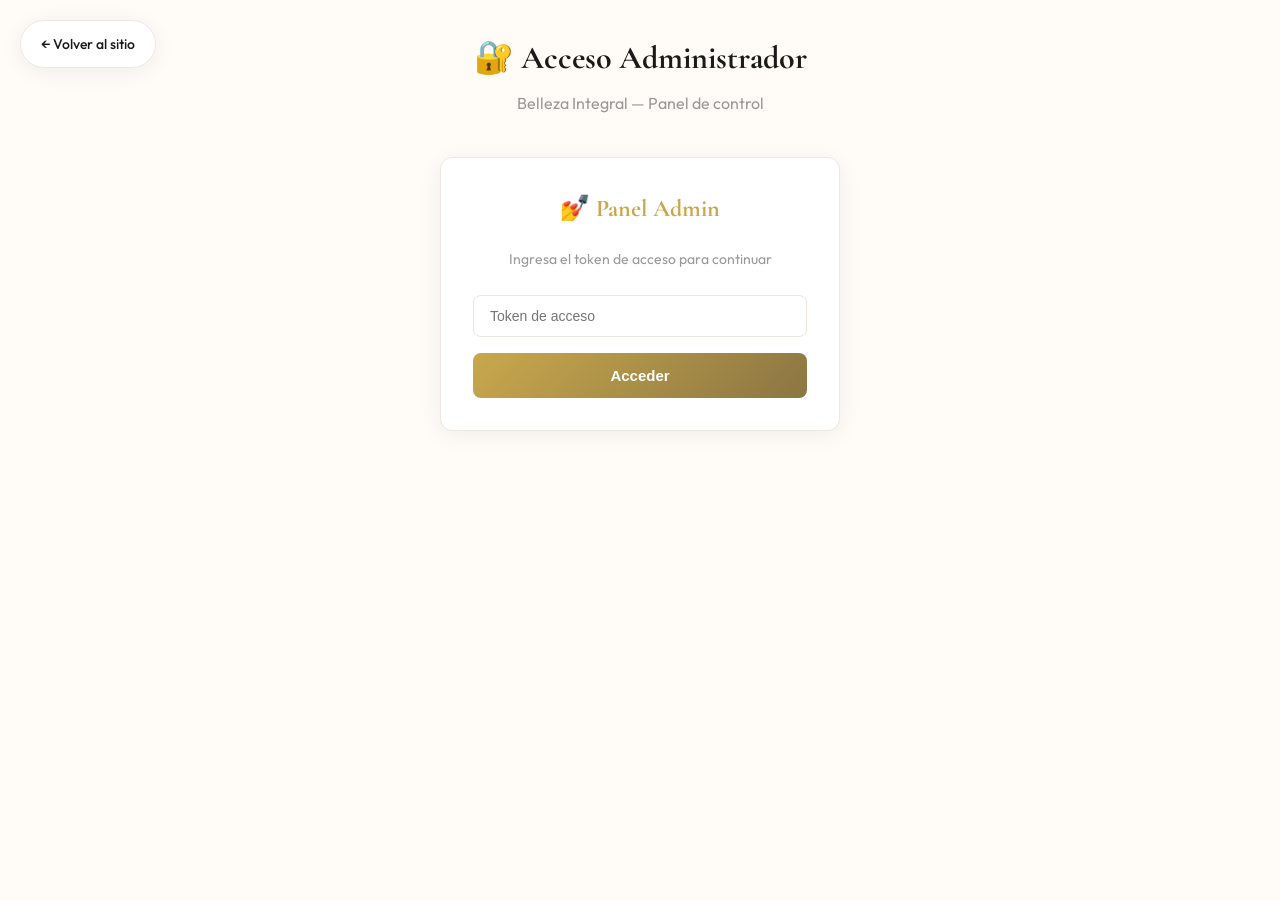
==== commit 0a8578b7: "ndex.html" ====
--- a/index.html
+++ b/index.html
@@ -4,7 +4,7 @@
 <meta charset="UTF-8">
 <meta name="viewport" content="width=device-width,initial-scale=1.0">
 <meta name="theme-color" content="#C9A84C">
-<title>Belleza Integral — Salón de Liz</title>
+<title>Dashboard — Belleza Integral</title>
 
 <!-- Fonts -->
 <link rel="preconnect" href="https://fonts.googleapis.com">
@@ -14,277 +14,382 @@
 
 <!-- Styles -->
 <link rel="stylesheet" href="css/styles.css">
+<style>
+.dashboard-container { max-width: 1200px; margin: 0 auto; padding: 32px; }
+.dashboard-header { text-align: center; margin-bottom: 40px; }
+.dashboard-header h1 { font-family: var(--font-display); color: var(--text); margin-bottom: 8px; }
+.dashboard-header p { color: var(--muted); }
+
+.dashboard-grid { display: grid; grid-template-columns: repeat(auto-fit, minmax(300px, 1fr)); gap: 24px; margin-bottom: 40px; }
+
+.dashboard-card { background: var(--card); border: 1px solid var(--border); border-radius: var(--r); padding: 24px; box-shadow: var(--shadow); }
+.dashboard-card h3 { font-family: var(--font-display); color: var(--gold); margin-bottom: 16px; display: flex; align-items: center; gap: 8px; }
+
+.stats-grid { display: grid; grid-template-columns: repeat(auto-fit, minmax(150px, 1fr)); gap: 16px; }
+.stat-item { text-align: center; padding: 16px; background: var(--bg); border-radius: 8px; }
+.stat-item .number { font-size: 32px; font-weight: 700; color: var(--gold); font-family: var(--font-display); }
+.stat-item .label { font-size: 12px; color: var(--muted); text-transform: uppercase; letter-spacing: 1px; margin-top: 4px; }
+
+.quick-actions { display: grid; grid-template-columns: repeat(auto-fit, minmax(200px, 1fr)); gap: 16px; }
+.quick-action-btn { padding: 16px; background: linear-gradient(135deg, var(--gold), var(--gold-dk)); color: #fff; border: none; border-radius: 8px; font-family: var(--font-body); font-weight: 600; cursor: pointer; transition: all .3s; text-align: center; }
+.quick-action-btn:hover { transform: translateY(-2px); box-shadow: 0 8px 24px rgba(201, 168, 76, .3); }
+
+.recent-bookings { margin-top: 32px; }
+.recent-bookings h3 { margin-bottom: 16px; }
+.booking-item { display: flex; justify-content: space-between; align-items: center; padding: 12px 0; border-bottom: 1px solid var(--border); }
+.booking-item:last-child { border-bottom: none; }
+.booking-info h4 { margin: 0; font-size: 16px; color: var(--text); }
+.booking-info p { margin: 4px 0 0 0; font-size: 13px; color: var(--muted); }
+.booking-status { padding: 4px 12px; border-radius: 99px; font-size: 11px; font-weight: 600; }
+.status-confirmed { background: rgba(39, 174, 96, .12); color: #27AE60; }
+.status-pending { background: rgba(241, 196, 15, .15); color: #D4860D; }
+.status-cancelled { background: rgba(231, 76, 60, .12); color: #E74C3C; }
+
+.back-to-site { position: fixed; top: 20px; left: 20px; padding: 12px 20px; background: var(--card); border: 1px solid var(--border); border-radius: 99px; color: var(--text); text-decoration: none; font-size: 14px; font-weight: 500; box-shadow: var(--shadow); transition: all .3s; }
+.back-to-site:hover { transform: translateY(-2px); box-shadow: 0 4px 16px rgba(0,0,0,.1); }
+</style>
 </head>
 <body>
 
-<!-- LOADER -->
-<div class="page-loader" id="pageLoader">
-  <div class="loader-ring"></div>
-  <div class="loader-brand">Belleza Integral</div>
-</div>
-
-<!-- NAVBAR -->
-<nav class="navbar" id="navbar">
-  <div class="nav-inner">
-    <div class="nav-brand"><span class="dot"></span> Belleza Integral</div>
-    <button class="nav-hamburger" id="hamburger" onclick="toggleMenu()">
-      <i class="fas fa-bars"></i>
-    </button>
-    <div class="nav-links" id="navLinks">
-      <a href="#servicios">Servicios</a>
-      <a href="#reservar">Reservar</a>
-      <a href="#contacto">Contacto</a>
-      <a href="#" class="nav-admin" onclick="event.preventDefault();openAdmin()">Admin</a>
+<a href="index.html" class="back-to-site">← Volver al sitio</a>
+
+<div class="dashboard-container" id="dashboardContainer">
+  <!-- Login Form (shown initially) -->
+  <div id="loginSection">
+    <div class="dashboard-header">
+      <h1>🔐 Acceso Administrador</h1>
+      <p>Belleza Integral — Panel de control</p>
+    </div>
+    <div style="max-width: 400px; margin: 0 auto; text-align: center;">
+      <div style="background: var(--card); border: 1px solid var(--border); border-radius: var(--r); padding: 32px; box-shadow: var(--shadow);">
+        <h3 style="font-family: var(--font-display); font-size: 24px; margin-bottom: 20px; color: var(--gold);">💅 Panel Admin</h3>
+        <p style="color: var(--muted); font-size: 14px; margin-bottom: 24px;">Ingresa el token de acceso para continuar</p>
+        <input type="password" id="adminTokenInput" placeholder="Token de acceso" style="width: 100%; padding: 12px 16px; border: 1px solid var(--border); border-radius: 8px; font-size: 14px; margin-bottom: 16px;">
+        <button onclick="loginAdmin()" style="width: 100%; padding: 14px; background: linear-gradient(135deg, var(--gold), var(--gold-dk)); color: white; border: none; border-radius: 8px; font-size: 15px; font-weight: 600; cursor: pointer;">Acceder</button>
+      </div>
     </div>
   </div>
-</nav>
-
-<!-- HERO -->
-<section class="hero" id="hero">
-  <div class="hero-bg">
-    <div class="hero-blob hero-blob-1"></div>
-    <div class="hero-blob hero-blob-2"></div>
-    <div class="hero-blob hero-blob-3"></div>
-  </div>
-  <div class="hero-content">
-    <div class="hero-chip">✨ Santiago Centro · Belleza profesional</div>
-    <h1 class="hero-title">
-      <span class="line">Tu Belleza</span>
-      <span class="line">Es Nuestra</span>
-      <span class="line">Prioridad</span>
-    </h1>
-    <p class="hero-sub">Uñas impecables y cabello radiante. Reserva tu cita ahora con Liz y luce espectacular.</p>
-    <div class="hero-ctas">
-      <a href="#reservar" class="btn-gold">📅 Reservar Cita</a>
-      <a href="#servicios" class="btn-outline">Ver Servicios →</a>
-    </div>
-  </div>
-</section>
-
-<!-- SERVICIOS -->
-<section class="section servicios-section" id="servicios">
-  <div style="max-width:1200px;margin:0 auto">
-    <div class="section-header reveal">
-      <h2>Nuestros <em>Servicios</em></h2>
-      <p>Elige el servicio perfecto para ti. Cada detalle pensado para realzar tu belleza.</p>
-    </div>
-
-    <!-- Peluquería -->
-    <h3 class="servicios-cat-title reveal">💇 Peluquería</h3>
-    <div class="servicios-grid" id="serviciosPelu">
-      <!-- Filled by JS -->
-    </div>
-
-    <!-- Uñas -->
-    <h3 class="servicios-cat-title reveal">💅 Uñas</h3>
-    <div class="servicios-grid" id="serviciosUnas">
-      <!-- Filled by JS -->
-    </div>
-  </div>
-</section>
-
-<!-- RESERVAS -->
-<section class="section reservas-section" id="reservar">
-  <div style="max-width:1200px;margin:0 auto">
-    <div class="section-header reveal">
-      <h2>Reserva tu <em>Cita</em></h2>
-      <p>Elige servicio, fecha y horario en pocos pasos</p>
-    </div>
-
-    <div class="reservas-layout">
-      <div class="reservas-main" id="reservasMain">
-        <!-- Step 1: Service -->
-        <div class="paso">
-          <div class="paso-header"><div class="paso-num">1</div><h3>Elige tu servicio</h3></div>
-          <div class="srv-mini-grid" id="srvPicker"></div>
-        </div>
-
-        <!-- Step 2: Date -->
-        <div class="paso">
-          <div class="paso-header"><div class="paso-num">2</div><h3>Selecciona la fecha</h3></div>
-          <div class="cal-wrap">
-            <div class="cal-nav">
-              <button onclick="changeMonth(-1)">←</button>
-              <span id="calMonth"></span>
-              <button onclick="changeMonth(1)">→</button>
-            </div>
-            <div class="cal-grid" id="calGrid"></div>
+
+  <!-- Dashboard Content (shown after login) -->
+  <div id="dashboardContent" style="display: none;">
+    <div class="dashboard-header">
+      <h1>💅 Dashboard Administrativo</h1>
+      <p>Belleza Integral — Panel de control</p>
+      <button onclick="logout()" style="position: absolute; top: 32px; right: 32px; padding: 8px 16px; background: var(--card); border: 1px solid var(--border); border-radius: 99px; color: var(--text); cursor: pointer;">🔒 Cerrar Sesión</button>
+    </div>
+
+    <div class="dashboard-grid">
+      <div class="dashboard-card">
+        <h3>📊 Estadísticas</h3>
+        <div class="stats-grid" id="statsGrid">
+          <div class="stat-item">
+            <div class="number" id="statToday">0</div>
+            <div class="label">Reservas Hoy</div>
           </div>
-          <div id="fechaDisplay" style="text-align:center;margin-top:10px;font-size:13px;color:var(--gold);font-weight:600;min-height:20px"></div>
-        </div>
-
-        <!-- Step 3: Time -->
-        <div class="paso">
-          <div class="paso-header"><div class="paso-num">3</div><h3>Elige tu horario</h3></div>
-          <div class="slots-grid" id="slotsGrid">
-            <p style="grid-column:1/-1;text-align:center;color:var(--muted);padding:20px;font-size:14px">Selecciona servicio y fecha para ver horarios disponibles</p>
+          <div class="stat-item">
+            <div class="number" id="statTotal">0</div>
+            <div class="label">Total Reservas</div>
+          </div>
+          <div class="stat-item">
+            <div class="number" id="statServices">9</div>
+            <div class="label">Servicios</div>
+          </div>
+          <div class="stat-item">
+            <div class="number" id="statClients">0</div>
+            <div class="label">Clientes</div>
           </div>
         </div>
       </div>
 
-      <!-- Sidebar -->
-      <div class="reservas-sidebar">
-        <div class="side-card">
-          <h4>🛒 Tu selección</h4>
-          <div id="sideResumen">
-            <p style="color:var(--muted);font-size:13px;text-align:center;padding:16px">Selecciona un servicio para comenzar</p>
-          </div>
+      <div class="dashboard-card">
+        <h3>⚡ Acciones Rápidas</h3>
+        <div class="quick-actions">
+          <button class="quick-action-btn" onclick="showReservationsTable()">📅 Gestionar Reservas</button>
+          <button class="quick-action-btn" onclick="viewServices()">💅 Ver Servicios</button>
+          <button class="quick-action-btn" onclick="viewClients()">👥 Ver Clientes</button>
+          <button class="quick-action-btn" onclick="sendTestEmail()">📧 Email de Prueba</button>
         </div>
-
-        <div class="side-card" id="contacto">
-          <h4>📞 Contacto</h4>
-          <div class="info-line">
-            <p><strong>Dirección:</strong></p>
-            <p>Santiago Centro, Santiago</p>
-            <p style="margin-top:10px"><strong>WhatsApp:</strong></p>
-            <a href="https://wa.me/56964364128">+56 964 364 128</a>
-            <p style="margin-top:10px"><strong>Instagram:</strong></p>
-            <a href="https://www.instagram.com/bellezaintegral.liz?igsh=MWNua2d1d2R3aW83bA==" target="_blank">@bellezaintegral</a>
-          </div>
-        </div>
-
-        <div class="side-card">
-          <h4>⏰ Horarios</h4>
-          <div class="info-line">
-            <p>📋 Lun-Vie: 09:00 – 20:00</p>
-            <p>🗓️ Sábado: 09:00 – 14:00</p>
-            <p>🎉 Dom/Feriados: 50% adelantado</p>
-          </div>
-        </div>
-      </div>
-    </div>
-  </div>
-</section>
-
-<!-- FOOTER -->
-<footer class="footer">
-  <div class="footer-inner">
-    <div class="footer-col">
-      <h4>Belleza Integral</h4>
-      <p>Salón de belleza de Liz.<br>Uñas y cabello de calidad premium en Santiago Centro.</p>
-    </div>
-    <div class="footer-col">
-      <h4>Horarios</h4>
-      <ul>
-        <li>📋 Lun-Vie: 09:00 – 20:00</li>
-        <li>🗓️ Sábado: 09:00 – 14:00</li>
-        <li>🎉 Dom/Feriados: 50% adelantado</li>
-      </ul>
-    </div>
-    <div class="footer-col">
-      <h4>Contacto</h4>
-      <ul>
-        <li><a href="https://wa.me/56964364128">📱 WhatsApp: +56 964 364 128</a></li>
-        <li><a href="https://www.instagram.com/bellezaintegral.liz?igsh=MWNua2d1d2R3aW83bA==" target="_blank">📸 @bellezaintegral</a></li>
-      </ul>
-    </div>
-    <div class="footer-col">
-      <h4>Ubicación</h4>
-      <p>Santiago Centro<br>Santiago, Chile</p>
-    </div>
-  </div>
-  <div class="footer-bottom">
-    <p>&copy; 2026 Belleza Integral — Salón de Liz. Todos los derechos reservados.</p>
-    <p style="margin-top:6px;font-size:11px;color:rgba(255,255,255,.3)">Si no se realiza el pago de la reserva y se envía el comprobante, se dará por cancelada la reserva y se tendrá que reagendar nuevamente.</p>
-  </div>
-</footer>
-
-<!-- FLOATING BUTTONS -->
-<a href="https://www.instagram.com/bellezaintegral.liz?igsh=MWNua2d1d2R3aW83bA==" target="_blank" class="ig-float" title="Síguenos en Instagram">
-  <i class="fab fa-instagram"></i>
-</a>
-<a href="https://wa.me/56964364128?text=Hola%20Liz,%20quisiera%20agendar%20una%20cita" target="_blank" class="wa-float" title="WhatsApp">
-  <i class="fab fa-whatsapp"></i>
-</a>
-
-<!-- BOOKING MODAL -->
-<div class="modal-overlay" id="bookingModal">
-  <div class="modal-box">
-    <div class="modal-head">
-      <h3>✨ Confirmar Reserva</h3>
-      <button class="modal-close" onclick="closeModal()">&times;</button>
-    </div>
-    <div class="modal-body">
-      <div class="modal-summary" id="modalSummary"></div>
-      <div class="form-row">
-        <div class="form-group">
-          <label>Nombre *</label>
-          <input type="text" id="fNombre" placeholder="Tu nombre completo" autocomplete="name">
-        </div>
-        <div class="form-group">
-          <label>Teléfono *</label>
-          <input type="tel" id="fTel" placeholder="+56 9 ..." autocomplete="tel">
-        </div>
-      </div>
-      <div class="form-group">
-        <label>Email *</label>
-        <input type="email" id="fEmail" placeholder="tu@email.com" autocomplete="email">
-      </div>
-      <div class="form-group">
-        <label>Notas (opcional)</label>
-        <textarea id="fNotas" placeholder="Tono de color, diseño deseado, etc."></textarea>
-      </div>
-      <div class="terms-check">
-        <input type="checkbox" id="fTerms">
-        <span>Acepto los <a href="#" onclick="event.preventDefault();openTerms()">términos y condiciones</a> del servicio. Entiendo que si no se realiza el pago de la reserva y se envía el comprobante, la reserva se dará por cancelada.</span>
-      </div>
-      <button class="btn-confirm" id="btnConfirm" onclick="submitBooking()" disabled>✅ Confirmar Reserva</button>
+      </div>
+    </div>
+
+    <div class="dashboard-card recent-bookings">
+      <h3>📅 Reservas Recientes</h3>
+      <div id="recentBookings">
+        <p style="color: var(--muted); text-align: center; padding: 32px;">Cargando reservas...</p>
+      </div>
+    </div>
+
+    <!-- Full Reservations Table (shown when clicking "Gestionar Reservas") -->
+    <div class="dashboard-card" id="reservationsTable" style="display: none;">
+      <h3>📅 Todas las Reservas</h3>
+      <div style="overflow-x: auto;">
+        <table class="admin-table" id="fullReservationsTable">
+          <thead>
+            <tr>
+              <th>ID</th>
+              <th>Cliente</th>
+              <th>Servicio</th>
+              <th>Fecha</th>
+              <th>Hora</th>
+              <th>Estado</th>
+              <th>Acciones</th>
+            </tr>
+          </thead>
+          <tbody id="reservationsTableBody">
+            <!-- Filled by JavaScript -->
+          </tbody>
+        </table>
+      </div>
     </div>
   </div>
 </div>
 
-<!-- CONFIRMATION SCREEN (hidden) -->
-<div id="confScreen" style="display:none">
-  <div class="conf-screen">
-    <div class="conf-icon">🎉</div>
-    <h2>¡Reserva Confirmada!</h2>
-    <p style="color:var(--muted);font-size:14px">Tu número de reserva es:</p>
-    <div class="conf-id" id="confId">—</div>
-    <div class="conf-details" id="confDetails"></div>
-    <div class="conf-warning">
-      ⚠️ <strong>Importante:</strong> Si no se realiza el pago de la reserva y se envía el comprobante, se dará por cancelada la reserva y se tendrá que reagendar nuevamente.
-    </div>
-    <p style="color:var(--muted);font-size:13px;margin-bottom:20px">Recibirás un correo de confirmación con todos los detalles.</p>
-    <button class="btn-gold" onclick="resetBooking()">Hacer otra reserva</button>
-  </div>
-</div>
-
-<!-- ADMIN PANEL -->
-<div class="admin-overlay" id="adminOverlay">
-  <div class="admin-head">
-    <h2>💅 Panel Admin</h2>
-    <button class="modal-close" onclick="closeAdmin()">&times;</button>
-  </div>
-  <div class="admin-body" id="adminBody">
-    <!-- Login or content -->
-  </div>
-</div>
-
-<!-- TERMS MODAL -->
-<div class="terms-modal" id="termsModal">
-  <div class="terms-box">
-    <h3>Términos y Condiciones</h3>
-    <p><strong>Belleza Integral — Salón de Liz</strong></p>
-    <p>Santiago Centro, Santiago de Chile</p>
-    <ol>
-      <li><strong>Reservas:</strong> Toda reserva requiere confirmación mediante pago parcial o total. Si no se realiza el pago y se envía el comprobante, la reserva se dará por cancelada automáticamente.</li>
-      <li><strong>Cancelaciones:</strong> Las cancelaciones realizadas con más de 48 horas de anticipación recibirán un reembolso. Cancelaciones con menos de 48 horas de anticipación perderán el valor abonado.</li>
-      <li><strong>Reagendamiento:</strong> Solo se permite reagendar con más de 48 horas de anticipación. De lo contrario, se pierde el valor abonado y se deberá realizar una nueva reserva.</li>
-      <li><strong>Puntualidad:</strong> Se recomienda llegar con 10-15 minutos de anticipación. Atrasos superiores a 15 minutos pueden resultar en la cancelación del turno.</li>
-      <li><strong>Datos personales:</strong> Los datos proporcionados (nombre, teléfono, email) se utilizarán exclusivamente para la gestión de citas y comunicación del salón.</li>
-      <li><strong>Domingos y feriados:</strong> Se requiere un adelanto del 50% del valor del servicio para reservas en domingos y feriados.</li>
-    </ol>
-    <p>Al confirmar tu reserva, aceptas todos los términos y condiciones aquí descritos.</p>
-    <button class="btn-gold close-terms" onclick="closeTerms()">Entendido</button>
-  </div>
-</div>
-
 <!-- TOAST -->
 <div class="toast" id="toast"></div>
 
-<!-- Scripts -->
 <script src="js/api.js"></script>
-<script src="js/app.js"></script>
+<script>
+// ═══════════════════════════════════════════════════════════════
+// DASHBOARD — Admin Dashboard Logic (No Modal)
+// ═══════════════════════════════════════════════════════════════
+
+let dashboardState = {
+  reservas: [],
+  adminLogged: false
+};
+
+const ADMIN_TOKEN = 'liz2026';
+
+document.addEventListener('DOMContentLoaded', () => {
+  // Check if admin is logged in (from sessionStorage)
+  const loggedIn = sessionStorage.getItem('adminLogged') === 'true';
+  if (loggedIn) {
+    dashboardState.adminLogged = true;
+    showDashboard();
+  } else {
+    showLogin();
+  }
+});
+
+function showLogin() {
+  document.getElementById('loginSection').style.display = 'block';
+  document.getElementById('dashboardContent').style.display = 'none';
+}
+
+function showDashboard() {
+  document.getElementById('loginSection').style.display = 'none';
+  document.getElementById('dashboardContent').style.display = 'block';
+  loadDashboardData();
+}
+
+function loginAdmin() {
+  const token = document.getElementById('adminTokenInput').value;
+  if (token === ADMIN_TOKEN) {
+    dashboardState.adminLogged = true;
+    sessionStorage.setItem('adminLogged', 'true');
+    showDashboard();
+    showToast('Bienvenida Liz 💅', 'success');
+  } else {
+    showToast('Token incorrecto', 'error');
+  }
+}
+
+function logout() {
+  dashboardState.adminLogged = false;
+  sessionStorage.removeItem('adminLogged');
+  showLogin();
+  showToast('Sesión cerrada', 'success');
+}
+
+async function loadDashboardData() {
+  try {
+    // Load reservations
+    const response = await API.getReservas(ADMIN_TOKEN);
+    if (response.ok && response.reservas) {
+      dashboardState.reservas = response.reservas;
+    } else {
+      // Fallback to demo data
+      dashboardState.reservas = [
+        { id:'RES-A1B2C3D4', nombre:'María González', email:'maria@email.com', servicio:'Manicure Permanente', fecha:'2026-04-01', hora:'14:00', estado:'Confirmada' },
+        { id:'RES-E5F6G7H8', nombre:'Ana López', email:'ana@email.com', servicio:'Coloración', fecha:'2026-04-02', hora:'10:00', estado:'Pendiente' },
+      ];
+    }
+
+    updateStats();
+    renderRecentBookings();
+  } catch(e) {
+    console.log('Using demo data');
+    dashboardState.reservas = [
+      { id:'RES-A1B2C3D4', nombre:'María González', email:'maria@email.com', servicio:'Manicure Permanente', fecha:'2026-04-01', hora:'14:00', estado:'Confirmada' },
+      { id:'RES-E5F6G7H8', nombre:'Ana López', email:'ana@email.com', servicio:'Coloración', fecha:'2026-04-02', hora:'10:00', estado:'Pendiente' },
+    ];
+    updateStats();
+    renderRecentBookings();
+  }
+}
+
+function updateStats() {
+  const today = new Date().toISOString().split('T')[0];
+  const todayCount = dashboardState.reservas.filter(r => r.fecha === today && r.estado === 'Confirmada').length;
+  const totalRes = dashboardState.reservas.length;
+
+  document.getElementById('statToday').textContent = todayCount;
+  document.getElementById('statTotal').textContent = totalRes;
+  document.getElementById('statClients').textContent = new Set(dashboardState.reservas.map(r => r.email)).size;
+}
+
+function renderRecentBookings() {
+  const recent = dashboardState.reservas.slice(0, 10); // Last 10
+  const container = document.getElementById('recentBookings');
+
+  if (recent.length === 0) {
+    container.innerHTML = '<p style="color: var(--muted); text-align: center; padding: 32px;">No hay reservas recientes</p>';
+    return;
+  }
+
+  container.innerHTML = recent.map(r => {
+    const statusClass = r.estado === 'Confirmada' ? 'status-confirmed' : r.estado === 'Cancelada' ? 'status-cancelled' : 'status-pending';
+    return `
+      <div class="booking-item">
+        <div class="booking-info">
+          <h4>${r.nombre}</h4>
+          <p>${r.servicio} • ${r.fecha} ${r.hora}</p>
+        </div>
+        <div class="booking-status ${statusClass}">${r.estado}</div>
+      </div>
+    `;
+  }).join('');
+}
+
+function showReservationsTable() {
+  document.getElementById('reservationsTable').style.display = 'block';
+  renderFullReservationsTable();
+  // Scroll to table
+  document.getElementById('reservationsTable').scrollIntoView({ behavior: 'smooth' });
+}
+
+function renderFullReservationsTable() {
+  const tbody = document.getElementById('reservationsTableBody');
+  tbody.innerHTML = dashboardState.reservas.map((r, i) => {
+    const badgeCls = r.estado === 'Confirmada' ? 'badge-ok' : r.estado === 'Cancelada' ? 'badge-cancel' : 'badge-pending';
+    const canReschedule = canRescheduleCheck(r);
+    return `
+      <tr>
+        <td style="font-family:monospace;font-size:12px">${r.id}</td>
+        <td>${r.nombre}<br><span style="font-size:11px;color:var(--muted)">${r.email}</span></td>
+        <td>${r.servicio}</td>
+        <td>${r.fecha}</td>
+        <td>${r.hora}</td>
+        <td><span class="badge ${badgeCls}">${r.estado}</span></td>
+        <td>
+          ${r.estado !== 'Cancelada' ? `
+            <button class="admin-btn danger" style="margin-right:4px;font-size:11px;padding:4px 10px" onclick="adminCancel(${i})">Cancelar</button>
+            ${canReschedule ? `<button class="admin-btn" style="font-size:11px;padding:4px 10px" onclick="adminReschedule(${i})">Reagendar</button>` : ''}
+          ` : '<span style="color:var(--muted);font-size:12px">—</span>'}
+        </td>
+      </tr>
+    `;
+  }).join('');
+}
+
+function canRescheduleCheck(r) {
+  const resDate = new Date(r.fecha + 'T' + r.hora);
+  const now = new Date();
+  const diffHours = (resDate - now) / (1000 * 60 * 60);
+  return diffHours > 48;
+}
+
+async function adminCancel(i) {
+  if (!confirm('¿Cancelar esta reserva? Se enviará un correo de disculpas al cliente.')) return;
+
+  const r = dashboardState.reservas[i];
+  try {
+    const response = await API.cancelarReserva(r.id, ADMIN_TOKEN);
+    if (response.ok) {
+      dashboardState.reservas[i].estado = 'Cancelada';
+      showToast(`Reserva cancelada. Correo de disculpas enviado a ${r.email}`, 'success');
+      updateStats();
+      renderRecentBookings();
+      if (document.getElementById('reservationsTable').style.display !== 'none') {
+        renderFullReservationsTable();
+      }
+    } else {
+      showToast(response.error || 'Error al cancelar', 'error');
+    }
+  } catch(e) {
+    // Fallback to demo
+    dashboardState.reservas[i].estado = 'Cancelada';
+    showToast(`Reserva cancelada (demo). Correo simulado enviado a ${r.email}`, 'success');
+    updateStats();
+    renderRecentBookings();
+    if (document.getElementById('reservationsTable').style.display !== 'none') {
+      renderFullReservationsTable();
+    }
+  }
+}
+
+async function adminReschedule(i) {
+  const r = dashboardState.reservas[i];
+  if (!canRescheduleCheck(r)) {
+    showToast('No se puede reagendar con menos de 48 horas de anticipación. Se pierde el valor abonado.', 'error');
+    return;
+  }
+  const newDate = prompt('Nueva fecha (YYYY-MM-DD):', r.fecha);
+  if (!newDate) return;
+  const newHora = prompt('Nueva hora (HH:MM):', r.hora);
+  if (!newHora) return;
+
+  try {
+    const response = await API.reagendarReserva(r.id, newDate, newHora, ADMIN_TOKEN);
+    if (response.ok) {
+      dashboardState.reservas[i].fecha = newDate;
+      dashboardState.reservas[i].hora = newHora;
+      showToast('Reserva reagendada. Se notificará al cliente por correo.', 'success');
+      updateStats();
+      renderRecentBookings();
+      if (document.getElementById('reservationsTable').style.display !== 'none') {
+        renderFullReservationsTable();
+      }
+    } else {
+      showToast(response.error || 'Error al reagendar', 'error');
+    }
+  } catch(e) {
+    // Fallback to demo
+    dashboardState.reservas[i].fecha = newDate;
+    dashboardState.reservas[i].hora = newHora;
+    showToast('Reserva reagendada (demo). Correo simulado enviado.', 'success');
+    updateStats();
+    renderRecentBookings();
+    if (document.getElementById('reservationsTable').style.display !== 'none') {
+      renderFullReservationsTable();
+    }
+  }
+}
+
+// Placeholder functions for other actions
+function viewServices() {
+  showToast('Para editar servicios, modifica directamente en la Google Sheet.', 'success');
+}
+
+function viewClients() {
+  showToast('Los clientes se registran automáticamente al crear reservas.', 'success');
+}
+
+function sendTestEmail() {
+  showToast('Función próximamente - usa el menú de Google Sheets.', 'success');
+}
+
+// ── TOAST ─────────────────────────────────────────────
+function showToast(msg, type='error') {
+  const t = document.getElementById('toast');
+  t.className = 'toast';
+  t.textContent = msg;
+  if (type === 'success') t.classList.add('success');
+  else if (type === 'error') t.classList.add('error');
+  t.classList.add('show');
+  setTimeout(() => t.classList.remove('show'), 3000);
+}
+</script>
 
 </body>
 </html>
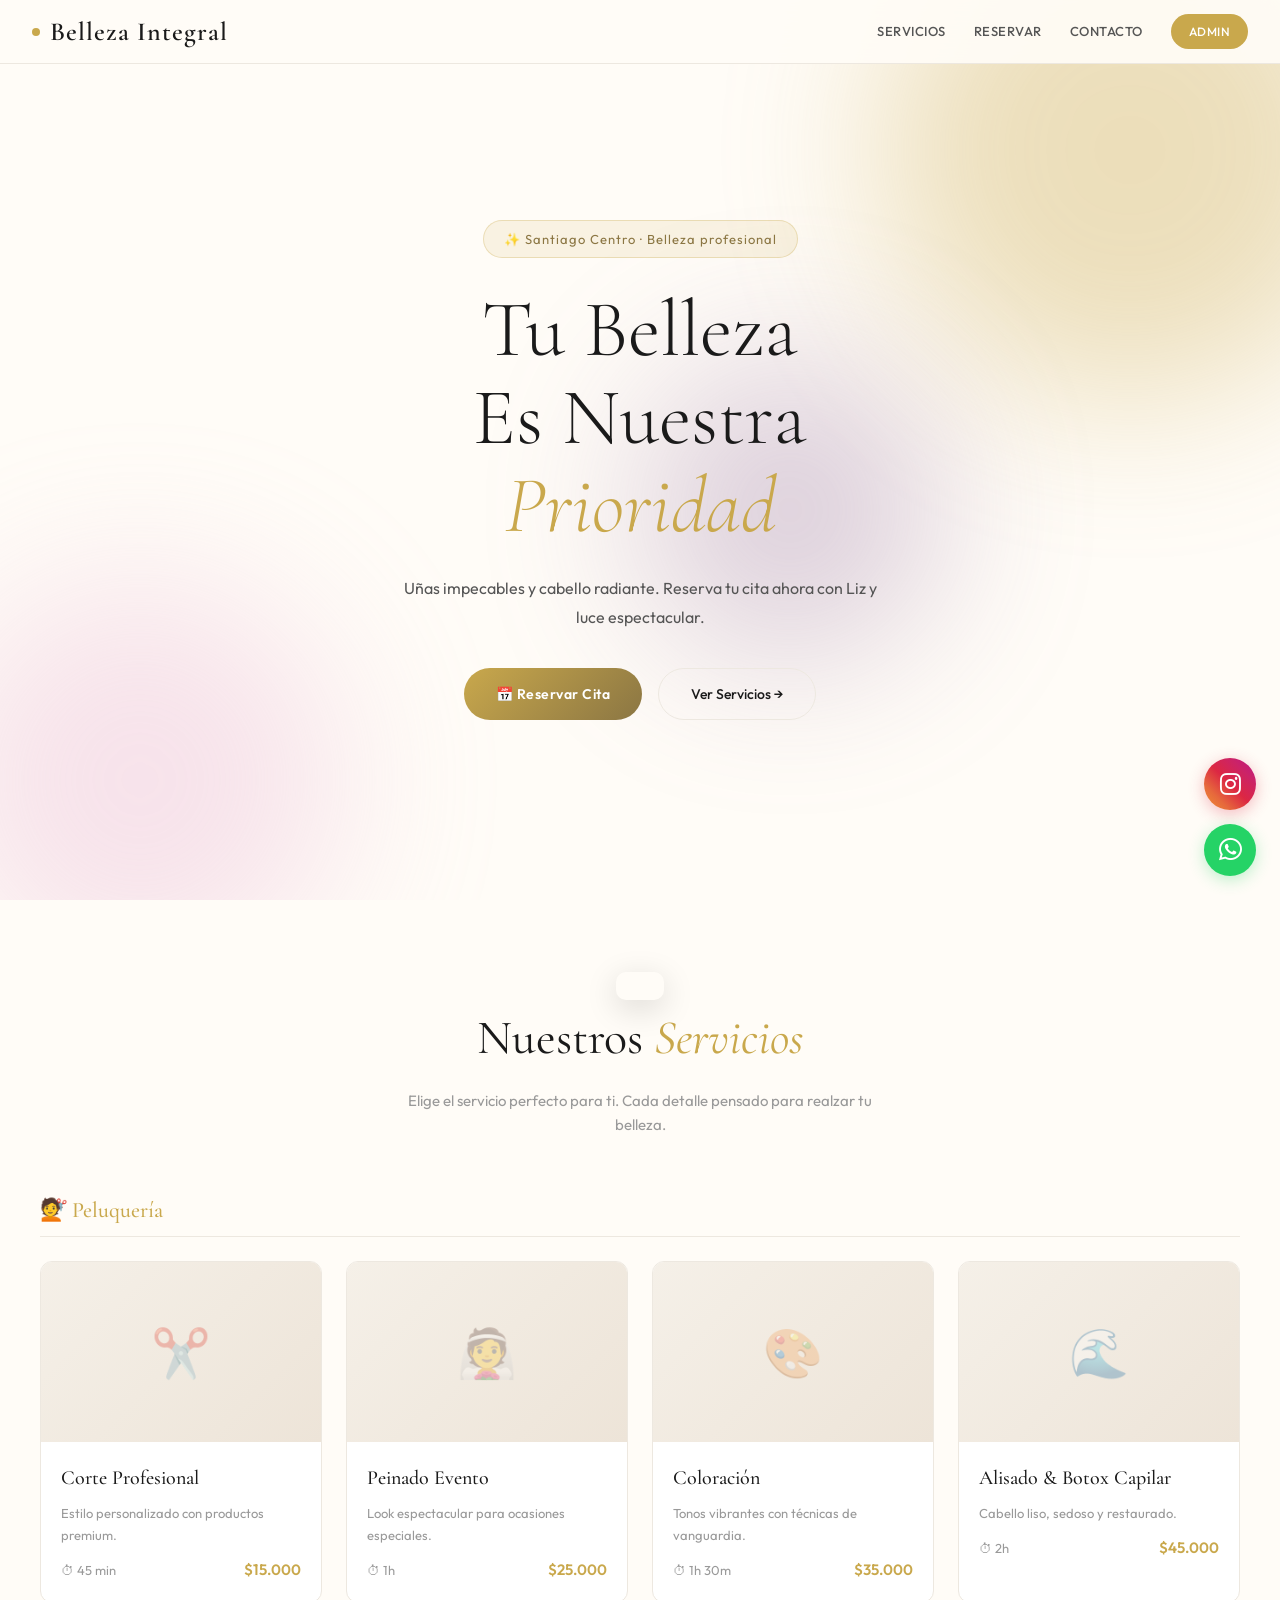
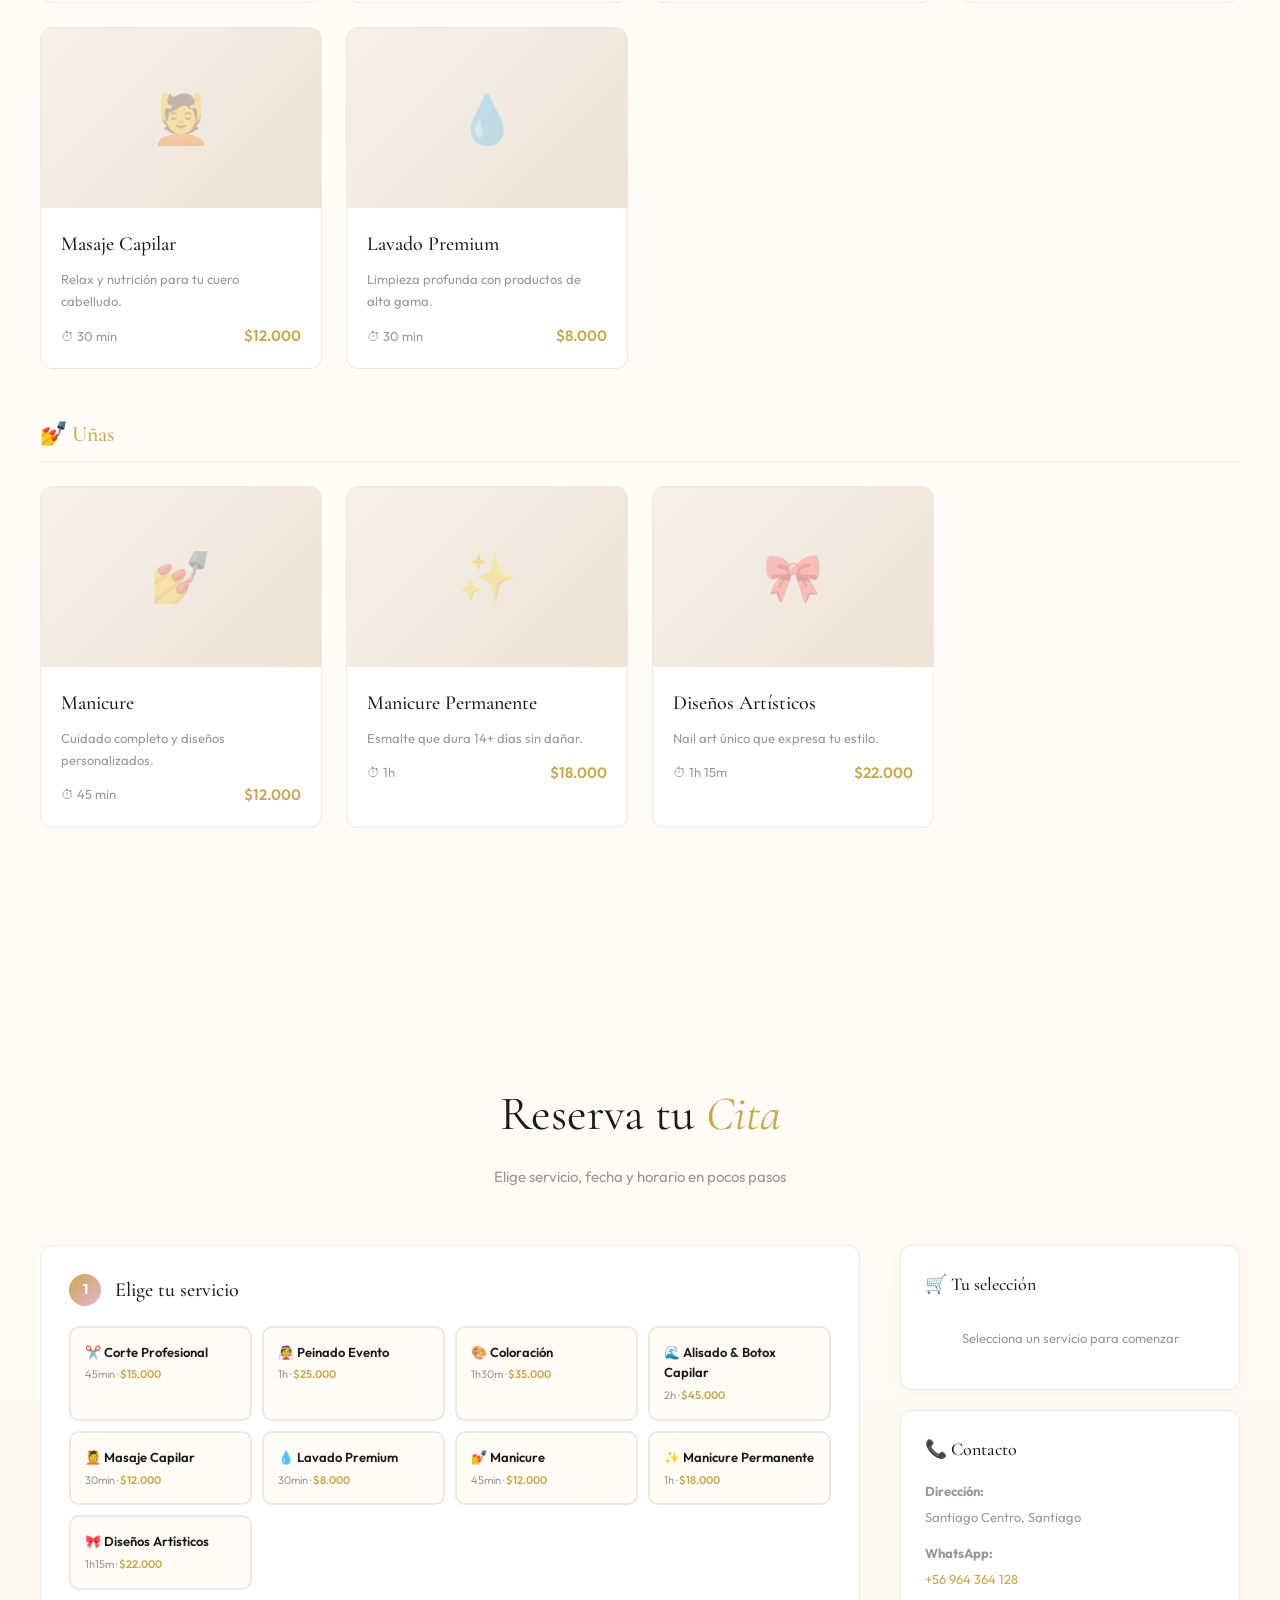
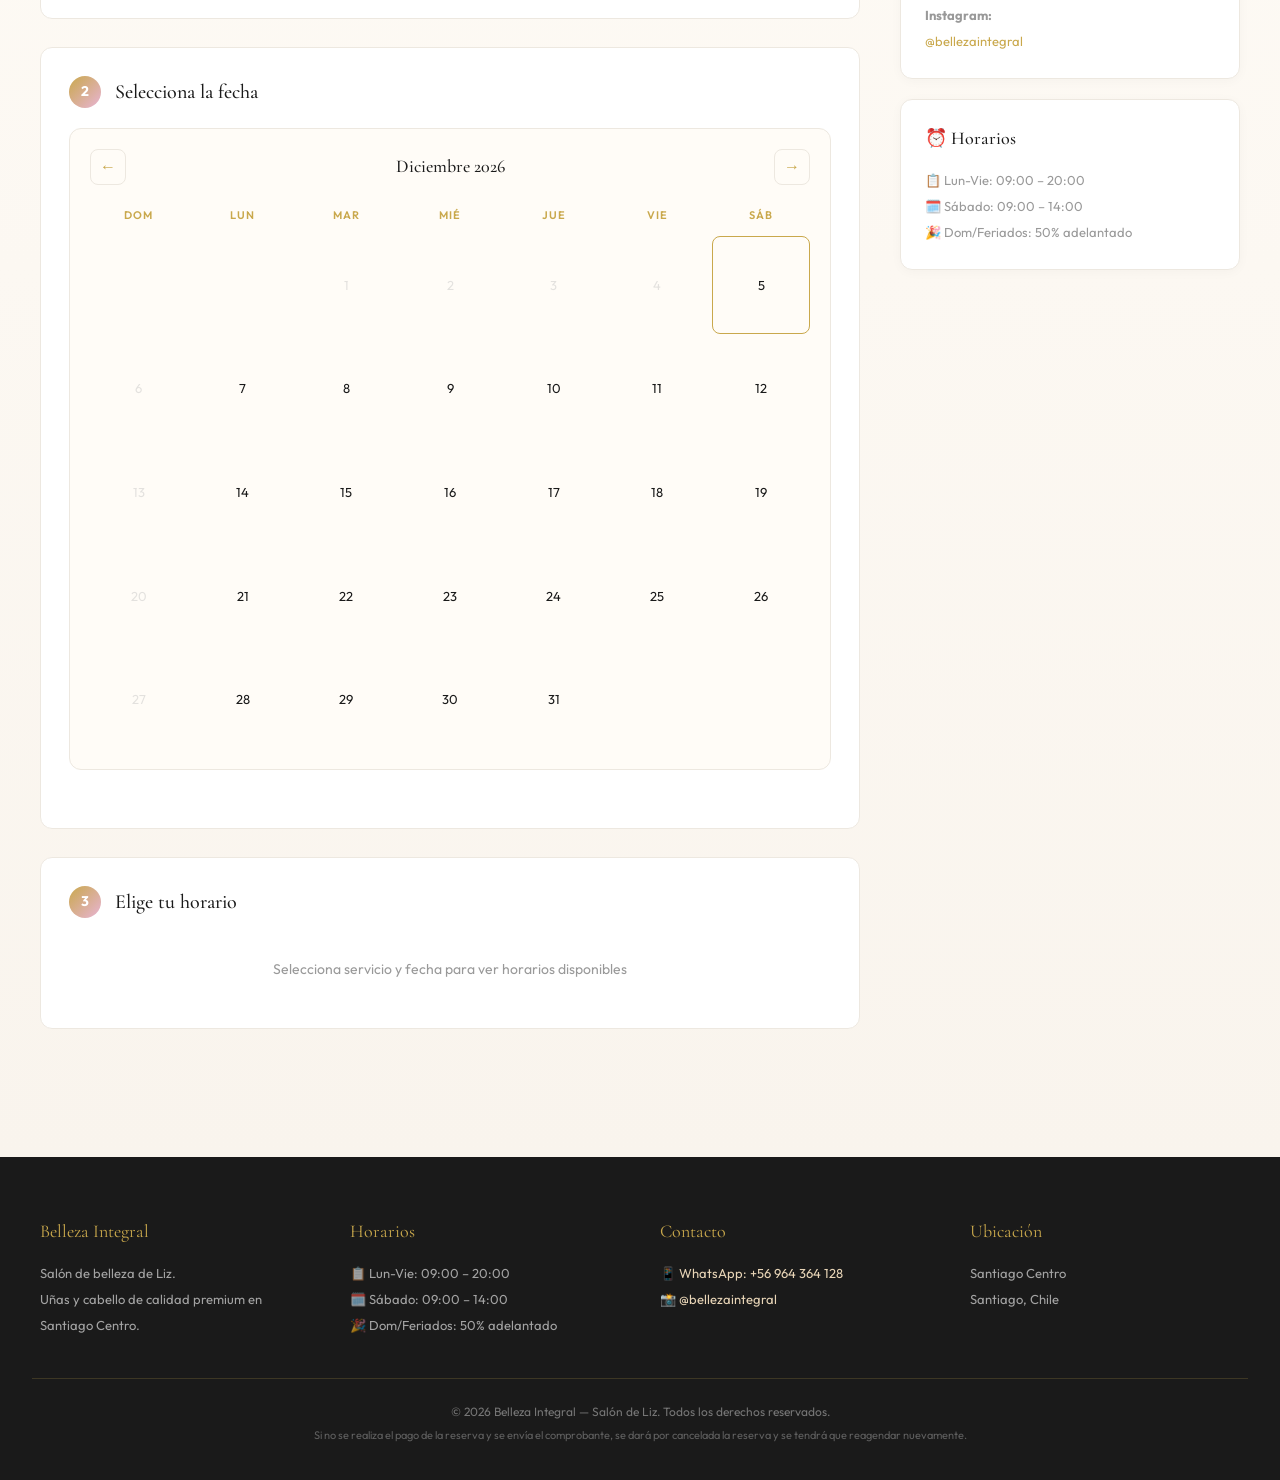
==== commit 00baa002: "index.html" ====
--- a/index.html
+++ b/index.html
@@ -4,7 +4,7 @@
 <meta charset="UTF-8">
 <meta name="viewport" content="width=device-width,initial-scale=1.0">
 <meta name="theme-color" content="#C9A84C">
-<title>Dashboard — Belleza Integral</title>
+<title>Belleza Integral — Salón de Liz</title>
 
 <!-- Fonts -->
 <link rel="preconnect" href="https://fonts.googleapis.com">
@@ -14,382 +14,266 @@
 
 <!-- Styles -->
 <link rel="stylesheet" href="css/styles.css">
-<style>
-.dashboard-container { max-width: 1200px; margin: 0 auto; padding: 32px; }
-.dashboard-header { text-align: center; margin-bottom: 40px; }
-.dashboard-header h1 { font-family: var(--font-display); color: var(--text); margin-bottom: 8px; }
-.dashboard-header p { color: var(--muted); }
-
-.dashboard-grid { display: grid; grid-template-columns: repeat(auto-fit, minmax(300px, 1fr)); gap: 24px; margin-bottom: 40px; }
-
-.dashboard-card { background: var(--card); border: 1px solid var(--border); border-radius: var(--r); padding: 24px; box-shadow: var(--shadow); }
-.dashboard-card h3 { font-family: var(--font-display); color: var(--gold); margin-bottom: 16px; display: flex; align-items: center; gap: 8px; }
-
-.stats-grid { display: grid; grid-template-columns: repeat(auto-fit, minmax(150px, 1fr)); gap: 16px; }
-.stat-item { text-align: center; padding: 16px; background: var(--bg); border-radius: 8px; }
-.stat-item .number { font-size: 32px; font-weight: 700; color: var(--gold); font-family: var(--font-display); }
-.stat-item .label { font-size: 12px; color: var(--muted); text-transform: uppercase; letter-spacing: 1px; margin-top: 4px; }
-
-.quick-actions { display: grid; grid-template-columns: repeat(auto-fit, minmax(200px, 1fr)); gap: 16px; }
-.quick-action-btn { padding: 16px; background: linear-gradient(135deg, var(--gold), var(--gold-dk)); color: #fff; border: none; border-radius: 8px; font-family: var(--font-body); font-weight: 600; cursor: pointer; transition: all .3s; text-align: center; }
-.quick-action-btn:hover { transform: translateY(-2px); box-shadow: 0 8px 24px rgba(201, 168, 76, .3); }
-
-.recent-bookings { margin-top: 32px; }
-.recent-bookings h3 { margin-bottom: 16px; }
-.booking-item { display: flex; justify-content: space-between; align-items: center; padding: 12px 0; border-bottom: 1px solid var(--border); }
-.booking-item:last-child { border-bottom: none; }
-.booking-info h4 { margin: 0; font-size: 16px; color: var(--text); }
-.booking-info p { margin: 4px 0 0 0; font-size: 13px; color: var(--muted); }
-.booking-status { padding: 4px 12px; border-radius: 99px; font-size: 11px; font-weight: 600; }
-.status-confirmed { background: rgba(39, 174, 96, .12); color: #27AE60; }
-.status-pending { background: rgba(241, 196, 15, .15); color: #D4860D; }
-.status-cancelled { background: rgba(231, 76, 60, .12); color: #E74C3C; }
-
-.back-to-site { position: fixed; top: 20px; left: 20px; padding: 12px 20px; background: var(--card); border: 1px solid var(--border); border-radius: 99px; color: var(--text); text-decoration: none; font-size: 14px; font-weight: 500; box-shadow: var(--shadow); transition: all .3s; }
-.back-to-site:hover { transform: translateY(-2px); box-shadow: 0 4px 16px rgba(0,0,0,.1); }
-</style>
 </head>
 <body>
 
-<a href="index.html" class="back-to-site">← Volver al sitio</a>
-
-<div class="dashboard-container" id="dashboardContainer">
-  <!-- Login Form (shown initially) -->
-  <div id="loginSection">
-    <div class="dashboard-header">
-      <h1>🔐 Acceso Administrador</h1>
-      <p>Belleza Integral — Panel de control</p>
-    </div>
-    <div style="max-width: 400px; margin: 0 auto; text-align: center;">
-      <div style="background: var(--card); border: 1px solid var(--border); border-radius: var(--r); padding: 32px; box-shadow: var(--shadow);">
-        <h3 style="font-family: var(--font-display); font-size: 24px; margin-bottom: 20px; color: var(--gold);">💅 Panel Admin</h3>
-        <p style="color: var(--muted); font-size: 14px; margin-bottom: 24px;">Ingresa el token de acceso para continuar</p>
-        <input type="password" id="adminTokenInput" placeholder="Token de acceso" style="width: 100%; padding: 12px 16px; border: 1px solid var(--border); border-radius: 8px; font-size: 14px; margin-bottom: 16px;">
-        <button onclick="loginAdmin()" style="width: 100%; padding: 14px; background: linear-gradient(135deg, var(--gold), var(--gold-dk)); color: white; border: none; border-radius: 8px; font-size: 15px; font-weight: 600; cursor: pointer;">Acceder</button>
-      </div>
-    </div>
-  </div>
-
-  <!-- Dashboard Content (shown after login) -->
-  <div id="dashboardContent" style="display: none;">
-    <div class="dashboard-header">
-      <h1>💅 Dashboard Administrativo</h1>
-      <p>Belleza Integral — Panel de control</p>
-      <button onclick="logout()" style="position: absolute; top: 32px; right: 32px; padding: 8px 16px; background: var(--card); border: 1px solid var(--border); border-radius: 99px; color: var(--text); cursor: pointer;">🔒 Cerrar Sesión</button>
-    </div>
-
-    <div class="dashboard-grid">
-      <div class="dashboard-card">
-        <h3>📊 Estadísticas</h3>
-        <div class="stats-grid" id="statsGrid">
-          <div class="stat-item">
-            <div class="number" id="statToday">0</div>
-            <div class="label">Reservas Hoy</div>
-          </div>
-          <div class="stat-item">
-            <div class="number" id="statTotal">0</div>
-            <div class="label">Total Reservas</div>
-          </div>
-          <div class="stat-item">
-            <div class="number" id="statServices">9</div>
-            <div class="label">Servicios</div>
-          </div>
-          <div class="stat-item">
-            <div class="number" id="statClients">0</div>
-            <div class="label">Clientes</div>
-          </div>
-        </div>
-      </div>
-
-      <div class="dashboard-card">
-        <h3>⚡ Acciones Rápidas</h3>
-        <div class="quick-actions">
-          <button class="quick-action-btn" onclick="showReservationsTable()">📅 Gestionar Reservas</button>
-          <button class="quick-action-btn" onclick="viewServices()">💅 Ver Servicios</button>
-          <button class="quick-action-btn" onclick="viewClients()">👥 Ver Clientes</button>
-          <button class="quick-action-btn" onclick="sendTestEmail()">📧 Email de Prueba</button>
-        </div>
-      </div>
-    </div>
-
-    <div class="dashboard-card recent-bookings">
-      <h3>📅 Reservas Recientes</h3>
-      <div id="recentBookings">
-        <p style="color: var(--muted); text-align: center; padding: 32px;">Cargando reservas...</p>
-      </div>
-    </div>
-
-    <!-- Full Reservations Table (shown when clicking "Gestionar Reservas") -->
-    <div class="dashboard-card" id="reservationsTable" style="display: none;">
-      <h3>📅 Todas las Reservas</h3>
-      <div style="overflow-x: auto;">
-        <table class="admin-table" id="fullReservationsTable">
-          <thead>
-            <tr>
-              <th>ID</th>
-              <th>Cliente</th>
-              <th>Servicio</th>
-              <th>Fecha</th>
-              <th>Hora</th>
-              <th>Estado</th>
-              <th>Acciones</th>
-            </tr>
-          </thead>
-          <tbody id="reservationsTableBody">
-            <!-- Filled by JavaScript -->
-          </tbody>
-        </table>
-      </div>
-    </div>
+<!-- LOADER -->
+<div class="page-loader" id="pageLoader">
+  <div class="loader-ring"></div>
+  <div class="loader-brand">Belleza Integral</div>
+</div>
+
+<!-- NAVBAR -->
+<nav class="navbar" id="navbar">
+  <div class="nav-inner">
+    <div class="nav-brand"><span class="dot"></span> Belleza Integral</div>
+    <button class="nav-hamburger" id="hamburger" onclick="toggleMenu()">
+      <i class="fas fa-bars"></i>
+    </button>
+    <div class="nav-links" id="navLinks">
+      <a href="#servicios">Servicios</a>
+      <a href="#reservar">Reservar</a>
+      <a href="#contacto">Contacto</a>
+      <a href="dashboard.html" class="nav-admin">Admin</a>
+    </div>
+  </div>
+</nav>
+
+<!-- HERO -->
+<section class="hero" id="hero">
+  <div class="hero-bg">
+    <div class="hero-blob hero-blob-1"></div>
+    <div class="hero-blob hero-blob-2"></div>
+    <div class="hero-blob hero-blob-3"></div>
+  </div>
+  <div class="hero-content">
+    <div class="hero-chip">✨ Santiago Centro · Belleza profesional</div>
+    <h1 class="hero-title">
+      <span class="line">Tu Belleza</span>
+      <span class="line">Es Nuestra</span>
+      <span class="line">Prioridad</span>
+    </h1>
+    <p class="hero-sub">Uñas impecables y cabello radiante. Reserva tu cita ahora con Liz y luce espectacular.</p>
+    <div class="hero-ctas">
+      <a href="#reservar" class="btn-gold">📅 Reservar Cita</a>
+      <a href="#servicios" class="btn-outline">Ver Servicios →</a>
+    </div>
+  </div>
+</section>
+
+<!-- SERVICIOS -->
+<section class="section servicios-section" id="servicios">
+  <div style="max-width:1200px;margin:0 auto">
+    <div class="section-header reveal">
+      <h2>Nuestros <em>Servicios</em></h2>
+      <p>Elige el servicio perfecto para ti. Cada detalle pensado para realzar tu belleza.</p>
+    </div>
+
+    <!-- Peluquería -->
+    <h3 class="servicios-cat-title reveal">💇 Peluquería</h3>
+    <div class="servicios-grid" id="serviciosPelu">
+      <!-- Filled by JS -->
+    </div>
+
+    <!-- Uñas -->
+    <h3 class="servicios-cat-title reveal">💅 Uñas</h3>
+    <div class="servicios-grid" id="serviciosUnas">
+      <!-- Filled by JS -->
+    </div>
+  </div>
+</section>
+
+<!-- RESERVAS -->
+<section class="section reservas-section" id="reservar">
+  <div style="max-width:1200px;margin:0 auto">
+    <div class="section-header reveal">
+      <h2>Reserva tu <em>Cita</em></h2>
+      <p>Elige servicio, fecha y horario en pocos pasos</p>
+    </div>
+
+    <div class="reservas-layout">
+      <div class="reservas-main" id="reservasMain">
+        <!-- Step 1: Service -->
+        <div class="paso">
+          <div class="paso-header"><div class="paso-num">1</div><h3>Elige tu servicio</h3></div>
+          <div class="srv-mini-grid" id="srvPicker"></div>
+        </div>
+
+        <!-- Step 2: Date -->
+        <div class="paso">
+          <div class="paso-header"><div class="paso-num">2</div><h3>Selecciona la fecha</h3></div>
+          <div class="cal-wrap">
+            <div class="cal-nav">
+              <button onclick="changeMonth(-1)">←</button>
+              <span id="calMonth"></span>
+              <button onclick="changeMonth(1)">→</button>
+            </div>
+            <div class="cal-grid" id="calGrid"></div>
+          </div>
+          <div id="fechaDisplay" style="text-align:center;margin-top:10px;font-size:13px;color:var(--gold);font-weight:600;min-height:20px"></div>
+        </div>
+
+        <!-- Step 3: Time -->
+        <div class="paso">
+          <div class="paso-header"><div class="paso-num">3</div><h3>Elige tu horario</h3></div>
+          <div class="slots-grid" id="slotsGrid">
+            <p style="grid-column:1/-1;text-align:center;color:var(--muted);padding:20px;font-size:14px">Selecciona servicio y fecha para ver horarios disponibles</p>
+          </div>
+        </div>
+      </div>
+
+      <!-- Sidebar -->
+      <div class="reservas-sidebar">
+        <div class="side-card">
+          <h4>🛒 Tu selección</h4>
+          <div id="sideResumen">
+            <p style="color:var(--muted);font-size:13px;text-align:center;padding:16px">Selecciona un servicio para comenzar</p>
+          </div>
+        </div>
+
+        <div class="side-card" id="contacto">
+          <h4>📞 Contacto</h4>
+          <div class="info-line">
+            <p><strong>Dirección:</strong></p>
+            <p>Santiago Centro, Santiago</p>
+            <p style="margin-top:10px"><strong>WhatsApp:</strong></p>
+            <a href="https://wa.me/56964364128">+56 964 364 128</a>
+            <p style="margin-top:10px"><strong>Instagram:</strong></p>
+            <a href="https://www.instagram.com/bellezaintegral.liz?igsh=MWNua2d1d2R3aW83bA==" target="_blank">@bellezaintegral</a>
+          </div>
+        </div>
+
+        <div class="side-card">
+          <h4>⏰ Horarios</h4>
+          <div class="info-line">
+            <p>📋 Lun-Vie: 09:00 – 20:00</p>
+            <p>🗓️ Sábado: 09:00 – 14:00</p>
+            <p>🎉 Dom/Feriados: 50% adelantado</p>
+          </div>
+        </div>
+      </div>
+    </div>
+  </div>
+</section>
+
+<!-- FOOTER -->
+<footer class="footer">
+  <div class="footer-inner">
+    <div class="footer-col">
+      <h4>Belleza Integral</h4>
+      <p>Salón de belleza de Liz.<br>Uñas y cabello de calidad premium en Santiago Centro.</p>
+    </div>
+    <div class="footer-col">
+      <h4>Horarios</h4>
+      <ul>
+        <li>📋 Lun-Vie: 09:00 – 20:00</li>
+        <li>🗓️ Sábado: 09:00 – 14:00</li>
+        <li>🎉 Dom/Feriados: 50% adelantado</li>
+      </ul>
+    </div>
+    <div class="footer-col">
+      <h4>Contacto</h4>
+      <ul>
+        <li><a href="https://wa.me/56964364128">📱 WhatsApp: +56 964 364 128</a></li>
+        <li><a href="https://www.instagram.com/bellezaintegral.liz?igsh=MWNua2d1d2R3aW83bA==" target="_blank">📸 @bellezaintegral</a></li>
+      </ul>
+    </div>
+    <div class="footer-col">
+      <h4>Ubicación</h4>
+      <p>Santiago Centro<br>Santiago, Chile</p>
+    </div>
+  </div>
+  <div class="footer-bottom">
+    <p>&copy; 2026 Belleza Integral — Salón de Liz. Todos los derechos reservados.</p>
+    <p style="margin-top:6px;font-size:11px;color:rgba(255,255,255,.3)">Si no se realiza el pago de la reserva y se envía el comprobante, se dará por cancelada la reserva y se tendrá que reagendar nuevamente.</p>
+  </div>
+</footer>
+
+<!-- FLOATING BUTTONS -->
+<a href="https://www.instagram.com/bellezaintegral.liz?igsh=MWNua2d1d2R3aW83bA==" target="_blank" class="ig-float" title="Síguenos en Instagram">
+  <i class="fab fa-instagram"></i>
+</a>
+<a href="https://wa.me/56964364128?text=Hola%20Liz,%20quisiera%20agendar%20una%20cita" target="_blank" class="wa-float" title="WhatsApp">
+  <i class="fab fa-whatsapp"></i>
+</a>
+
+<!-- BOOKING MODAL -->
+<div class="modal-overlay" id="bookingModal">
+  <div class="modal-box">
+    <div class="modal-head">
+      <h3>✨ Confirmar Reserva</h3>
+      <button class="modal-close" onclick="closeModal()">&times;</button>
+    </div>
+    <div class="modal-body">
+      <div class="modal-summary" id="modalSummary"></div>
+      <div class="form-row">
+        <div class="form-group">
+          <label>Nombre *</label>
+          <input type="text" id="fNombre" placeholder="Tu nombre completo" autocomplete="name">
+        </div>
+        <div class="form-group">
+          <label>Teléfono *</label>
+          <input type="tel" id="fTel" placeholder="+56 9 ..." autocomplete="tel">
+        </div>
+      </div>
+      <div class="form-group">
+        <label>Email *</label>
+        <input type="email" id="fEmail" placeholder="tu@email.com" autocomplete="email">
+      </div>
+      <div class="form-group">
+        <label>Notas (opcional)</label>
+        <textarea id="fNotas" placeholder="Tono de color, diseño deseado, etc."></textarea>
+      </div>
+      <div class="terms-check">
+        <input type="checkbox" id="fTerms">
+        <span>Acepto los <a href="#" onclick="event.preventDefault();openTerms()">términos y condiciones</a> del servicio. Entiendo que si no se realiza el pago de la reserva y se envía el comprobante, la reserva se dará por cancelada.</span>
+      </div>
+      <button class="btn-confirm" id="btnConfirm" onclick="submitBooking()" disabled>✅ Confirmar Reserva</button>
+    </div>
+  </div>
+</div>
+
+<!-- CONFIRMATION SCREEN (hidden) -->
+<div id="confScreen" style="display:none">
+  <div class="conf-screen">
+    <div class="conf-icon">🎉</div>
+    <h2>¡Reserva Confirmada!</h2>
+    <p style="color:var(--muted);font-size:14px">Tu número de reserva es:</p>
+    <div class="conf-id" id="confId">—</div>
+    <div class="conf-details" id="confDetails"></div>
+    <div class="conf-warning">
+      ⚠️ <strong>Importante:</strong> Si no se realiza el pago de la reserva y se envía el comprobante, se dará por cancelada la reserva y se tendrá que reagendar nuevamente.
+    </div>
+    <p style="color:var(--muted);font-size:13px;margin-bottom:20px">Recibirás un correo de confirmación con todos los detalles.</p>
+    <button class="btn-gold" onclick="resetBooking()">Hacer otra reserva</button>
+  </div>
+</div>
+
+<!-- TERMS MODAL -->
+<div class="terms-modal" id="termsModal">
+  <div class="terms-box">
+    <h3>Términos y Condiciones</h3>
+    <p><strong>Belleza Integral — Salón de Liz</strong></p>
+    <p>Santiago Centro, Santiago de Chile</p>
+    <ol>
+      <li><strong>Reservas:</strong> Toda reserva requiere confirmación mediante pago parcial o total. Si no se realiza el pago y se envía el comprobante, la reserva se dará por cancelada automáticamente.</li>
+      <li><strong>Cancelaciones:</strong> Las cancelaciones realizadas con más de 48 horas de anticipación recibirán un reembolso. Cancelaciones con menos de 48 horas de anticipación perderán el valor abonado.</li>
+      <li><strong>Reagendamiento:</strong> Solo se permite reagendar con más de 48 horas de anticipación. De lo contrario, se pierde el valor abonado y se deberá realizar una nueva reserva.</li>
+      <li><strong>Puntualidad:</strong> Se recomienda llegar con 10-15 minutos de anticipación. Atrasos superiores a 15 minutos pueden resultar en la cancelación del turno.</li>
+      <li><strong>Datos personales:</strong> Los datos proporcionados (nombre, teléfono, email) se utilizarán exclusivamente para la gestión de citas y comunicación del salón.</li>
+      <li><strong>Domingos y feriados:</strong> Se requiere un adelanto del 50% del valor del servicio para reservas en domingos y feriados.</li>
+    </ol>
+    <p>Al confirmar tu reserva, aceptas todos los términos y condiciones aquí descritos.</p>
+    <button class="btn-gold close-terms" onclick="closeTerms()">Entendido</button>
   </div>
 </div>
 
 <!-- TOAST -->
 <div class="toast" id="toast"></div>
 
+<!-- Scripts -->
 <script src="js/api.js"></script>
-<script>
-// ═══════════════════════════════════════════════════════════════
-// DASHBOARD — Admin Dashboard Logic (No Modal)
-// ═══════════════════════════════════════════════════════════════
-
-let dashboardState = {
-  reservas: [],
-  adminLogged: false
-};
-
-const ADMIN_TOKEN = 'liz2026';
-
-document.addEventListener('DOMContentLoaded', () => {
-  // Check if admin is logged in (from sessionStorage)
-  const loggedIn = sessionStorage.getItem('adminLogged') === 'true';
-  if (loggedIn) {
-    dashboardState.adminLogged = true;
-    showDashboard();
-  } else {
-    showLogin();
-  }
-});
-
-function showLogin() {
-  document.getElementById('loginSection').style.display = 'block';
-  document.getElementById('dashboardContent').style.display = 'none';
-}
-
-function showDashboard() {
-  document.getElementById('loginSection').style.display = 'none';
-  document.getElementById('dashboardContent').style.display = 'block';
-  loadDashboardData();
-}
-
-function loginAdmin() {
-  const token = document.getElementById('adminTokenInput').value;
-  if (token === ADMIN_TOKEN) {
-    dashboardState.adminLogged = true;
-    sessionStorage.setItem('adminLogged', 'true');
-    showDashboard();
-    showToast('Bienvenida Liz 💅', 'success');
-  } else {
-    showToast('Token incorrecto', 'error');
-  }
-}
-
-function logout() {
-  dashboardState.adminLogged = false;
-  sessionStorage.removeItem('adminLogged');
-  showLogin();
-  showToast('Sesión cerrada', 'success');
-}
-
-async function loadDashboardData() {
-  try {
-    // Load reservations
-    const response = await API.getReservas(ADMIN_TOKEN);
-    if (response.ok && response.reservas) {
-      dashboardState.reservas = response.reservas;
-    } else {
-      // Fallback to demo data
-      dashboardState.reservas = [
-        { id:'RES-A1B2C3D4', nombre:'María González', email:'maria@email.com', servicio:'Manicure Permanente', fecha:'2026-04-01', hora:'14:00', estado:'Confirmada' },
-        { id:'RES-E5F6G7H8', nombre:'Ana López', email:'ana@email.com', servicio:'Coloración', fecha:'2026-04-02', hora:'10:00', estado:'Pendiente' },
-      ];
-    }
-
-    updateStats();
-    renderRecentBookings();
-  } catch(e) {
-    console.log('Using demo data');
-    dashboardState.reservas = [
-      { id:'RES-A1B2C3D4', nombre:'María González', email:'maria@email.com', servicio:'Manicure Permanente', fecha:'2026-04-01', hora:'14:00', estado:'Confirmada' },
-      { id:'RES-E5F6G7H8', nombre:'Ana López', email:'ana@email.com', servicio:'Coloración', fecha:'2026-04-02', hora:'10:00', estado:'Pendiente' },
-    ];
-    updateStats();
-    renderRecentBookings();
-  }
-}
-
-function updateStats() {
-  const today = new Date().toISOString().split('T')[0];
-  const todayCount = dashboardState.reservas.filter(r => r.fecha === today && r.estado === 'Confirmada').length;
-  const totalRes = dashboardState.reservas.length;
-
-  document.getElementById('statToday').textContent = todayCount;
-  document.getElementById('statTotal').textContent = totalRes;
-  document.getElementById('statClients').textContent = new Set(dashboardState.reservas.map(r => r.email)).size;
-}
-
-function renderRecentBookings() {
-  const recent = dashboardState.reservas.slice(0, 10); // Last 10
-  const container = document.getElementById('recentBookings');
-
-  if (recent.length === 0) {
-    container.innerHTML = '<p style="color: var(--muted); text-align: center; padding: 32px;">No hay reservas recientes</p>';
-    return;
-  }
-
-  container.innerHTML = recent.map(r => {
-    const statusClass = r.estado === 'Confirmada' ? 'status-confirmed' : r.estado === 'Cancelada' ? 'status-cancelled' : 'status-pending';
-    return `
-      <div class="booking-item">
-        <div class="booking-info">
-          <h4>${r.nombre}</h4>
-          <p>${r.servicio} • ${r.fecha} ${r.hora}</p>
-        </div>
-        <div class="booking-status ${statusClass}">${r.estado}</div>
-      </div>
-    `;
-  }).join('');
-}
-
-function showReservationsTable() {
-  document.getElementById('reservationsTable').style.display = 'block';
-  renderFullReservationsTable();
-  // Scroll to table
-  document.getElementById('reservationsTable').scrollIntoView({ behavior: 'smooth' });
-}
-
-function renderFullReservationsTable() {
-  const tbody = document.getElementById('reservationsTableBody');
-  tbody.innerHTML = dashboardState.reservas.map((r, i) => {
-    const badgeCls = r.estado === 'Confirmada' ? 'badge-ok' : r.estado === 'Cancelada' ? 'badge-cancel' : 'badge-pending';
-    const canReschedule = canRescheduleCheck(r);
-    return `
-      <tr>
-        <td style="font-family:monospace;font-size:12px">${r.id}</td>
-        <td>${r.nombre}<br><span style="font-size:11px;color:var(--muted)">${r.email}</span></td>
-        <td>${r.servicio}</td>
-        <td>${r.fecha}</td>
-        <td>${r.hora}</td>
-        <td><span class="badge ${badgeCls}">${r.estado}</span></td>
-        <td>
-          ${r.estado !== 'Cancelada' ? `
-            <button class="admin-btn danger" style="margin-right:4px;font-size:11px;padding:4px 10px" onclick="adminCancel(${i})">Cancelar</button>
-            ${canReschedule ? `<button class="admin-btn" style="font-size:11px;padding:4px 10px" onclick="adminReschedule(${i})">Reagendar</button>` : ''}
-          ` : '<span style="color:var(--muted);font-size:12px">—</span>'}
-        </td>
-      </tr>
-    `;
-  }).join('');
-}
-
-function canRescheduleCheck(r) {
-  const resDate = new Date(r.fecha + 'T' + r.hora);
-  const now = new Date();
-  const diffHours = (resDate - now) / (1000 * 60 * 60);
-  return diffHours > 48;
-}
-
-async function adminCancel(i) {
-  if (!confirm('¿Cancelar esta reserva? Se enviará un correo de disculpas al cliente.')) return;
-
-  const r = dashboardState.reservas[i];
-  try {
-    const response = await API.cancelarReserva(r.id, ADMIN_TOKEN);
-    if (response.ok) {
-      dashboardState.reservas[i].estado = 'Cancelada';
-      showToast(`Reserva cancelada. Correo de disculpas enviado a ${r.email}`, 'success');
-      updateStats();
-      renderRecentBookings();
-      if (document.getElementById('reservationsTable').style.display !== 'none') {
-        renderFullReservationsTable();
-      }
-    } else {
-      showToast(response.error || 'Error al cancelar', 'error');
-    }
-  } catch(e) {
-    // Fallback to demo
-    dashboardState.reservas[i].estado = 'Cancelada';
-    showToast(`Reserva cancelada (demo). Correo simulado enviado a ${r.email}`, 'success');
-    updateStats();
-    renderRecentBookings();
-    if (document.getElementById('reservationsTable').style.display !== 'none') {
-      renderFullReservationsTable();
-    }
-  }
-}
-
-async function adminReschedule(i) {
-  const r = dashboardState.reservas[i];
-  if (!canRescheduleCheck(r)) {
-    showToast('No se puede reagendar con menos de 48 horas de anticipación. Se pierde el valor abonado.', 'error');
-    return;
-  }
-  const newDate = prompt('Nueva fecha (YYYY-MM-DD):', r.fecha);
-  if (!newDate) return;
-  const newHora = prompt('Nueva hora (HH:MM):', r.hora);
-  if (!newHora) return;
-
-  try {
-    const response = await API.reagendarReserva(r.id, newDate, newHora, ADMIN_TOKEN);
-    if (response.ok) {
-      dashboardState.reservas[i].fecha = newDate;
-      dashboardState.reservas[i].hora = newHora;
-      showToast('Reserva reagendada. Se notificará al cliente por correo.', 'success');
-      updateStats();
-      renderRecentBookings();
-      if (document.getElementById('reservationsTable').style.display !== 'none') {
-        renderFullReservationsTable();
-      }
-    } else {
-      showToast(response.error || 'Error al reagendar', 'error');
-    }
-  } catch(e) {
-    // Fallback to demo
-    dashboardState.reservas[i].fecha = newDate;
-    dashboardState.reservas[i].hora = newHora;
-    showToast('Reserva reagendada (demo). Correo simulado enviado.', 'success');
-    updateStats();
-    renderRecentBookings();
-    if (document.getElementById('reservationsTable').style.display !== 'none') {
-      renderFullReservationsTable();
-    }
-  }
-}
-
-// Placeholder functions for other actions
-function viewServices() {
-  showToast('Para editar servicios, modifica directamente en la Google Sheet.', 'success');
-}
-
-function viewClients() {
-  showToast('Los clientes se registran automáticamente al crear reservas.', 'success');
-}
-
-function sendTestEmail() {
-  showToast('Función próximamente - usa el menú de Google Sheets.', 'success');
-}
-
-// ── TOAST ─────────────────────────────────────────────
-function showToast(msg, type='error') {
-  const t = document.getElementById('toast');
-  t.className = 'toast';
-  t.textContent = msg;
-  if (type === 'success') t.classList.add('success');
-  else if (type === 'error') t.classList.add('error');
-  t.classList.add('show');
-  setTimeout(() => t.classList.remove('show'), 3000);
-}
-</script>
+<script src="js/app.js"></script>
 
 </body>
 </html>
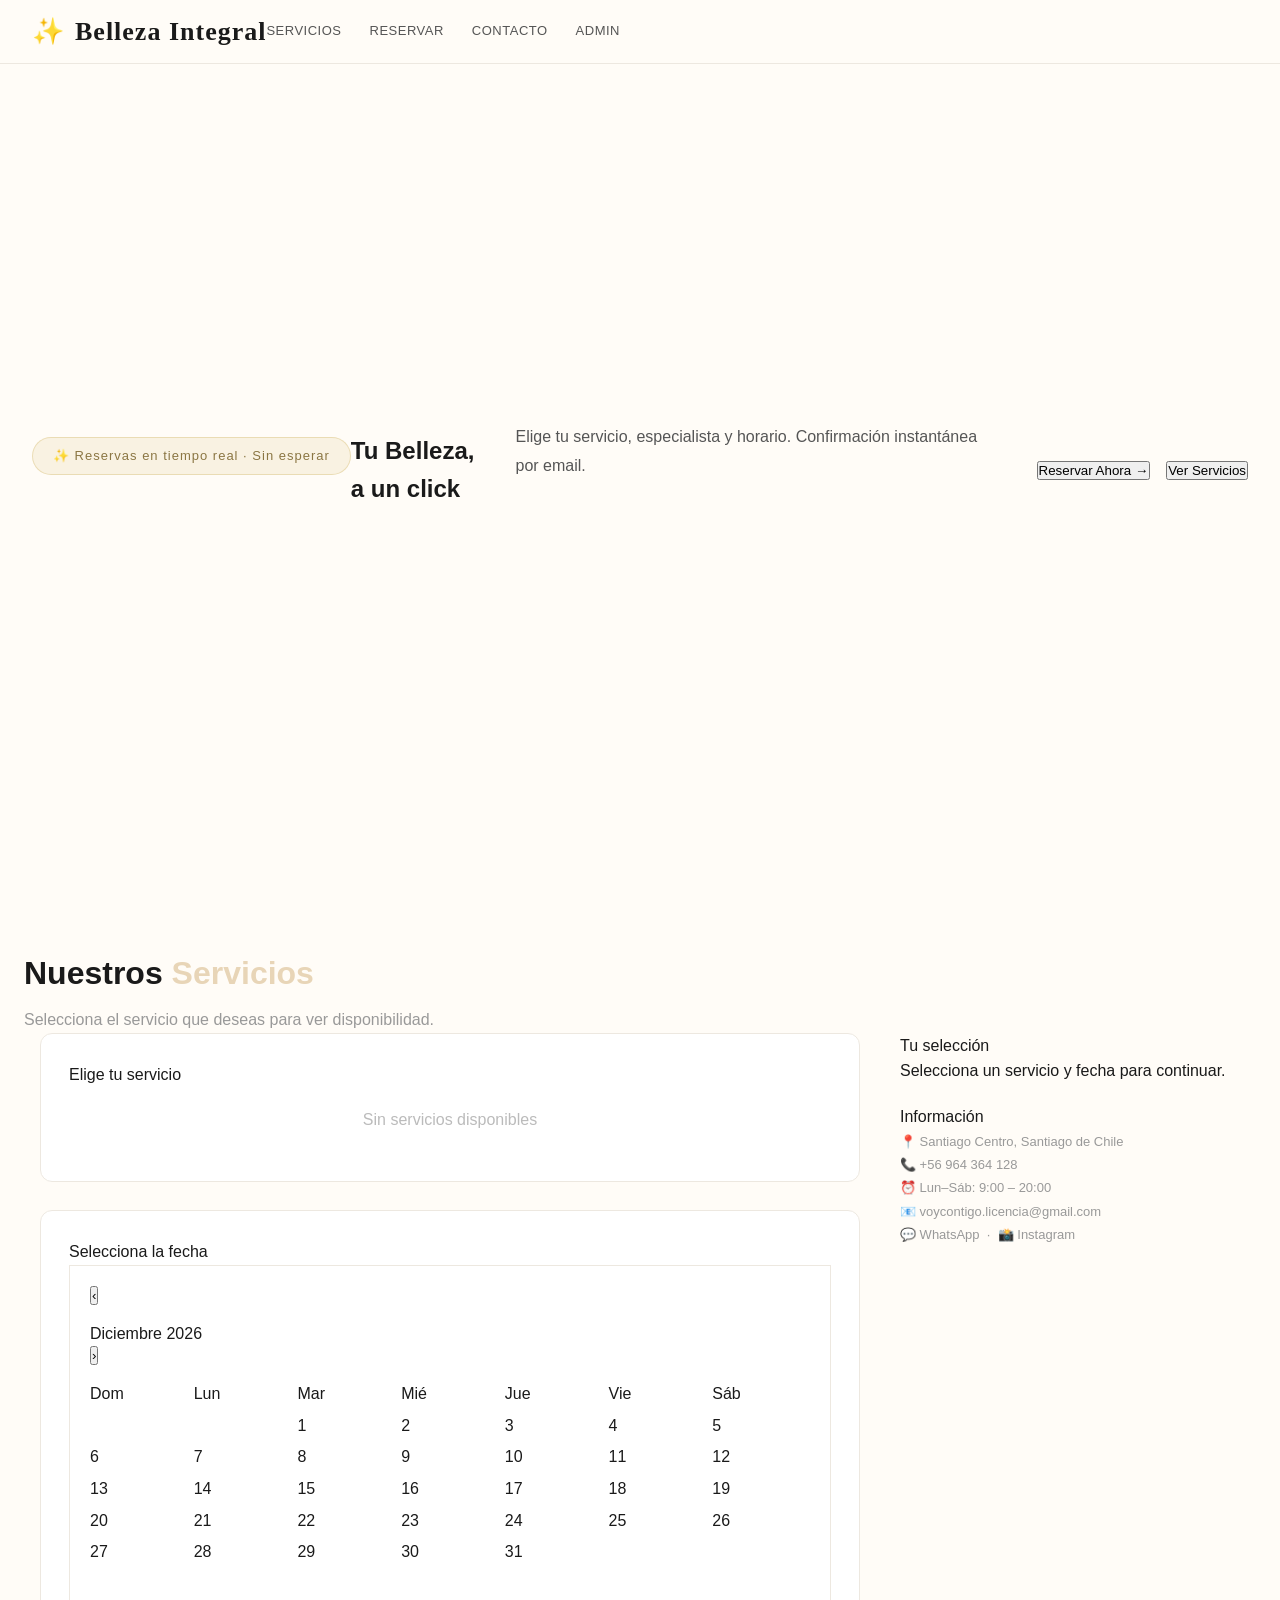
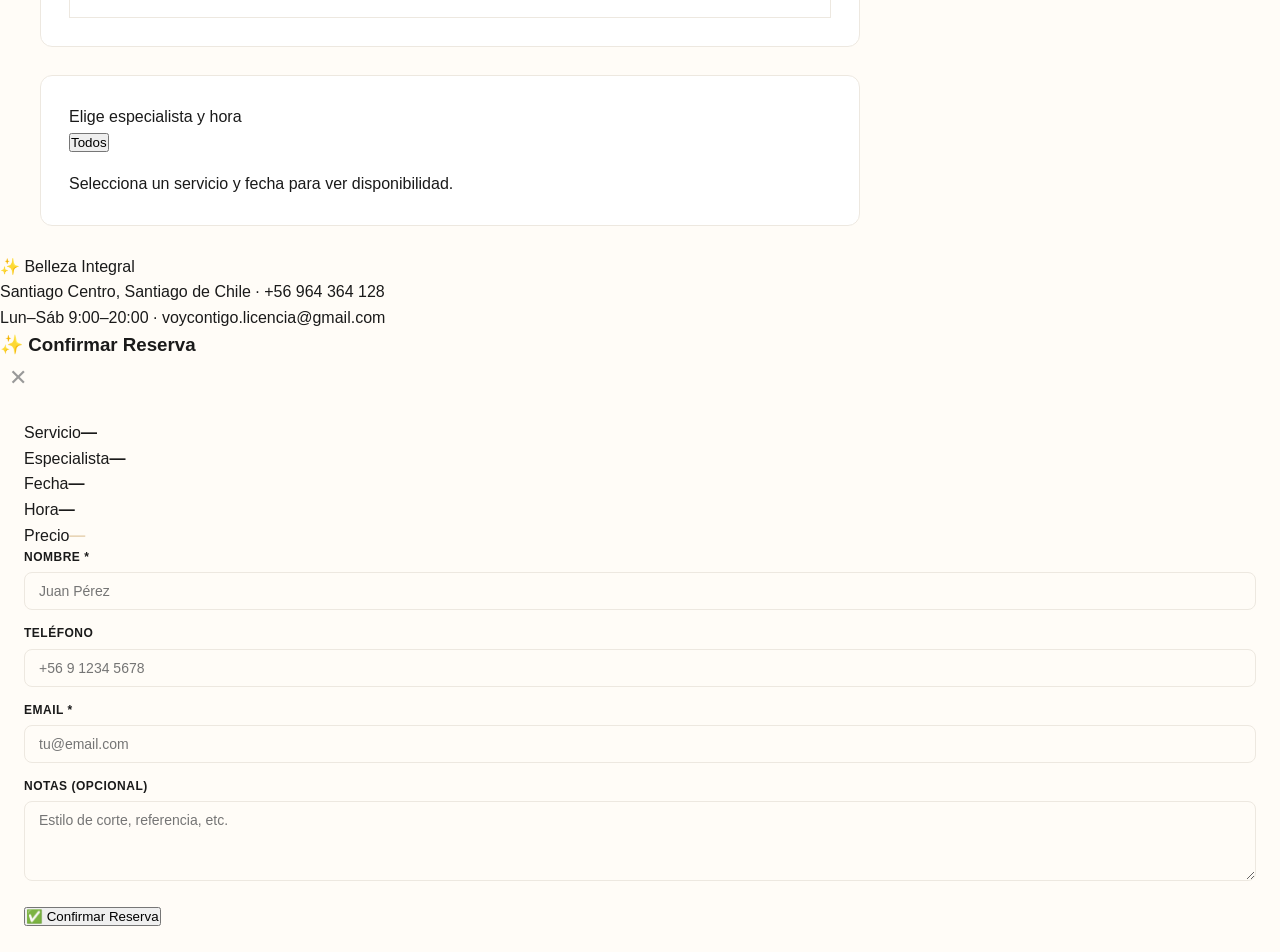
==== commit e5fca038: "index.html" ====
--- a/index.html
+++ b/index.html
@@ -4,276 +4,208 @@
 <meta charset="UTF-8">
 <meta name="viewport" content="width=device-width,initial-scale=1.0">
 <meta name="theme-color" content="#C9A84C">
-<title>Belleza Integral — Salón de Liz</title>
-
-<!-- Fonts -->
+<meta name="description" content="Reserva tu hora en Belleza Integral. Coloración, maquillaje, depilación y más.">
+<title>Belleza Integral — Reservas Online</title>
 <link rel="preconnect" href="https://fonts.googleapis.com">
-<link rel="preconnect" href="https://fonts.gstatic.com" crossorigin>
-<link href="https://fonts.googleapis.com/css2?family=Cormorant+Garamond:ital,wght@0,300;0,400;0,500;0,600;0,700;1,400;1,500&family=Outfit:wght@200;300;400;500;600;700&display=swap" rel="stylesheet">
-<link rel="stylesheet" href="https://cdnjs.cloudflare.com/ajax/libs/font-awesome/6.5.0/css/all.min.css">
-
-<!-- Styles -->
+<link href="https://fonts.googleapis.com/css2?family=Inter:wght@300;400;500;600;700;800&display=swap" rel="stylesheet">
 <link rel="stylesheet" href="css/styles.css">
 </head>
 <body>
 
 <!-- LOADER -->
-<div class="page-loader" id="pageLoader">
-  <div class="loader-ring"></div>
-  <div class="loader-brand">Belleza Integral</div>
-</div>
+<div class="loader" id="loader">
+  <div class="loader-spin"></div>
+  <p class="loader-txt" id="loader-txt">Cargando…</p>
+</div>
+
+<!-- TOAST -->
+<div class="toast-error" id="toast-error"></div>
 
 <!-- NAVBAR -->
-<nav class="navbar" id="navbar">
-  <div class="nav-inner">
-    <div class="nav-brand"><span class="dot"></span> Belleza Integral</div>
-    <button class="nav-hamburger" id="hamburger" onclick="toggleMenu()">
-      <i class="fas fa-bars"></i>
+<nav class="navbar">
+  <div class="nav-brand">
+    <span class="nav-logo">✨</span>
+    <span class="nav-nombre">Belleza Integral</span>
+  </div>
+  <div class="nav-links">
+    <a class="nav-link" href="#servicios">Servicios</a>
+    <a class="nav-link" href="#reservar">Reservar</a>
+    <a class="nav-link" href="#contacto">Contacto</a>
+    <a class="nav-link nav-link--admin" href="dashboard.html">Admin</a>
+  </div>
+</nav>
+
+<!-- HERO -->
+<section class="hero">
+  <div class="hero-chip">✨ Reservas en tiempo real · Sin esperar</div>
+  <h1>Tu Belleza,<br>a un click</h1>
+  <p class="hero-sub">Elige tu servicio, especialista y horario. Confirmación instantánea por email.</p>
+  <div class="hero-ctas">
+    <button class="btn-primary" onclick="document.getElementById('reservar').scrollIntoView({behavior:'smooth'})">
+      Reservar Ahora →
     </button>
-    <div class="nav-links" id="navLinks">
-      <a href="#servicios">Servicios</a>
-      <a href="#reservar">Reservar</a>
-      <a href="#contacto">Contacto</a>
-      <a href="dashboard.html" class="nav-admin">Admin</a>
-    </div>
-  </div>
-</nav>
-
-<!-- HERO -->
-<section class="hero" id="hero">
-  <div class="hero-bg">
-    <div class="hero-blob hero-blob-1"></div>
-    <div class="hero-blob hero-blob-2"></div>
-    <div class="hero-blob hero-blob-3"></div>
-  </div>
-  <div class="hero-content">
-    <div class="hero-chip">✨ Santiago Centro · Belleza profesional</div>
-    <h1 class="hero-title">
-      <span class="line">Tu Belleza</span>
-      <span class="line">Es Nuestra</span>
-      <span class="line">Prioridad</span>
-    </h1>
-    <p class="hero-sub">Uñas impecables y cabello radiante. Reserva tu cita ahora con Liz y luce espectacular.</p>
-    <div class="hero-ctas">
-      <a href="#reservar" class="btn-gold">📅 Reservar Cita</a>
-      <a href="#servicios" class="btn-outline">Ver Servicios →</a>
-    </div>
+    <button class="btn-secondary" onclick="document.getElementById('servicios').scrollIntoView({behavior:'smooth'})">
+      Ver Servicios
+    </button>
   </div>
 </section>
 
-<!-- SERVICIOS -->
-<section class="section servicios-section" id="servicios">
-  <div style="max-width:1200px;margin:0 auto">
-    <div class="section-header reveal">
-      <h2>Nuestros <em>Servicios</em></h2>
-      <p>Elige el servicio perfecto para ti. Cada detalle pensado para realzar tu belleza.</p>
-    </div>
-
-    <!-- Peluquería -->
-    <h3 class="servicios-cat-title reveal">💇 Peluquería</h3>
-    <div class="servicios-grid" id="serviciosPelu">
-      <!-- Filled by JS -->
-    </div>
-
-    <!-- Uñas -->
-    <h3 class="servicios-cat-title reveal">💅 Uñas</h3>
-    <div class="servicios-grid" id="serviciosUnas">
-      <!-- Filled by JS -->
-    </div>
-  </div>
-</section>
-
-<!-- RESERVAS -->
-<section class="section reservas-section" id="reservar">
-  <div style="max-width:1200px;margin:0 auto">
-    <div class="section-header reveal">
-      <h2>Reserva tu <em>Cita</em></h2>
-      <p>Elige servicio, fecha y horario en pocos pasos</p>
-    </div>
-
-    <div class="reservas-layout">
-      <div class="reservas-main" id="reservasMain">
-        <!-- Step 1: Service -->
-        <div class="paso">
-          <div class="paso-header"><div class="paso-num">1</div><h3>Elige tu servicio</h3></div>
-          <div class="srv-mini-grid" id="srvPicker"></div>
-        </div>
-
-        <!-- Step 2: Date -->
-        <div class="paso">
-          <div class="paso-header"><div class="paso-num">2</div><h3>Selecciona la fecha</h3></div>
-          <div class="cal-wrap">
-            <div class="cal-nav">
-              <button onclick="changeMonth(-1)">←</button>
-              <span id="calMonth"></span>
-              <button onclick="changeMonth(1)">→</button>
-            </div>
-            <div class="cal-grid" id="calGrid"></div>
-          </div>
-          <div id="fechaDisplay" style="text-align:center;margin-top:10px;font-size:13px;color:var(--gold);font-weight:600;min-height:20px"></div>
-        </div>
-
-        <!-- Step 3: Time -->
-        <div class="paso">
-          <div class="paso-header"><div class="paso-num">3</div><h3>Elige tu horario</h3></div>
-          <div class="slots-grid" id="slotsGrid">
-            <p style="grid-column:1/-1;text-align:center;color:var(--muted);padding:20px;font-size:14px">Selecciona servicio y fecha para ver horarios disponibles</p>
-          </div>
-        </div>
-      </div>
-
-      <!-- Sidebar -->
-      <div class="reservas-sidebar">
-        <div class="side-card">
-          <h4>🛒 Tu selección</h4>
-          <div id="sideResumen">
-            <p style="color:var(--muted);font-size:13px;text-align:center;padding:16px">Selecciona un servicio para comenzar</p>
-          </div>
-        </div>
-
-        <div class="side-card" id="contacto">
-          <h4>📞 Contacto</h4>
-          <div class="info-line">
-            <p><strong>Dirección:</strong></p>
-            <p>Santiago Centro, Santiago</p>
-            <p style="margin-top:10px"><strong>WhatsApp:</strong></p>
-            <a href="https://wa.me/56964364128">+56 964 364 128</a>
-            <p style="margin-top:10px"><strong>Instagram:</strong></p>
-            <a href="https://www.instagram.com/bellezaintegral.liz?igsh=MWNua2d1d2R3aW83bA==" target="_blank">@bellezaintegral</a>
-          </div>
-        </div>
-
-        <div class="side-card">
-          <h4>⏰ Horarios</h4>
-          <div class="info-line">
-            <p>📋 Lun-Vie: 09:00 – 20:00</p>
-            <p>🗓️ Sábado: 09:00 – 14:00</p>
-            <p>🎉 Dom/Feriados: 50% adelantado</p>
-          </div>
-        </div>
-      </div>
-    </div>
-  </div>
-</section>
-
-<!-- FOOTER -->
-<footer class="footer">
-  <div class="footer-inner">
-    <div class="footer-col">
-      <h4>Belleza Integral</h4>
-      <p>Salón de belleza de Liz.<br>Uñas y cabello de calidad premium en Santiago Centro.</p>
-    </div>
-    <div class="footer-col">
-      <h4>Horarios</h4>
-      <ul>
-        <li>📋 Lun-Vie: 09:00 – 20:00</li>
-        <li>🗓️ Sábado: 09:00 – 14:00</li>
-        <li>🎉 Dom/Feriados: 50% adelantado</li>
-      </ul>
-    </div>
-    <div class="footer-col">
-      <h4>Contacto</h4>
-      <ul>
-        <li><a href="https://wa.me/56964364128">📱 WhatsApp: +56 964 364 128</a></li>
-        <li><a href="https://www.instagram.com/bellezaintegral.liz?igsh=MWNua2d1d2R3aW83bA==" target="_blank">📸 @bellezaintegral</a></li>
-      </ul>
-    </div>
-    <div class="footer-col">
-      <h4>Ubicación</h4>
-      <p>Santiago Centro<br>Santiago, Chile</p>
-    </div>
-  </div>
-  <div class="footer-bottom">
-    <p>&copy; 2026 Belleza Integral — Salón de Liz. Todos los derechos reservados.</p>
-    <p style="margin-top:6px;font-size:11px;color:rgba(255,255,255,.3)">Si no se realiza el pago de la reserva y se envía el comprobante, se dará por cancelada la reserva y se tendrá que reagendar nuevamente.</p>
-  </div>
-</footer>
-
-<!-- FLOATING BUTTONS -->
-<a href="https://www.instagram.com/bellezaintegral.liz?igsh=MWNua2d1d2R3aW83bA==" target="_blank" class="ig-float" title="Síguenos en Instagram">
-  <i class="fab fa-instagram"></i>
-</a>
-<a href="https://wa.me/56964364128?text=Hola%20Liz,%20quisiera%20agendar%20una%20cita" target="_blank" class="wa-float" title="WhatsApp">
-  <i class="fab fa-whatsapp"></i>
-</a>
-
-<!-- BOOKING MODAL -->
-<div class="modal-overlay" id="bookingModal">
-  <div class="modal-box">
-    <div class="modal-head">
-      <h3>✨ Confirmar Reserva</h3>
-      <button class="modal-close" onclick="closeModal()">&times;</button>
-    </div>
-    <div class="modal-body">
-      <div class="modal-summary" id="modalSummary"></div>
-      <div class="form-row">
-        <div class="form-group">
-          <label>Nombre *</label>
-          <input type="text" id="fNombre" placeholder="Tu nombre completo" autocomplete="name">
-        </div>
-        <div class="form-group">
-          <label>Teléfono *</label>
-          <input type="tel" id="fTel" placeholder="+56 9 ..." autocomplete="tel">
-        </div>
-      </div>
-      <div class="form-group">
-        <label>Email *</label>
-        <input type="email" id="fEmail" placeholder="tu@email.com" autocomplete="email">
-      </div>
-      <div class="form-group">
-        <label>Notas (opcional)</label>
-        <textarea id="fNotas" placeholder="Tono de color, diseño deseado, etc."></textarea>
-      </div>
-      <div class="terms-check">
-        <input type="checkbox" id="fTerms">
-        <span>Acepto los <a href="#" onclick="event.preventDefault();openTerms()">términos y condiciones</a> del servicio. Entiendo que si no se realiza el pago de la reserva y se envía el comprobante, la reserva se dará por cancelada.</span>
-      </div>
-      <button class="btn-confirm" id="btnConfirm" onclick="submitBooking()" disabled>✅ Confirmar Reserva</button>
-    </div>
-  </div>
-</div>
-
-<!-- CONFIRMATION SCREEN (hidden) -->
-<div id="confScreen" style="display:none">
+<!-- PANTALLA PRINCIPAL DE RESERVAS -->
+<div id="reservas-screen">
+
+  <!-- SECCIÓN SERVICIOS (vista previa) -->
+  <section id="servicios" style="max-width:1280px;margin:0 auto;padding:48px 24px 0">
+    <h2 style="font-size:clamp(22px,4vw,32px);font-weight:800;margin-bottom:8px">
+      Nuestros <span style="color:var(--gold-lt)">Servicios</span>
+    </h2>
+    <p style="color:var(--muted);margin-bottom:0">Selecciona el servicio que deseas para ver disponibilidad.</p>
+  </section>
+
+  <!-- LAYOUT RESERVAS -->
+  <section id="reservar" class="reservas-layout">
+
+    <!-- COLUMNA PRINCIPAL -->
+    <div class="reservas-main">
+
+      <!-- PASO 1: SERVICIO -->
+      <div class="paso" id="paso-servicio">
+        <div class="paso-titulo" data-paso="1">Elige tu servicio</div>
+        <div id="servicios-grid">
+          <!-- Renderizado por app.js -->
+          <div style="padding:40px;text-align:center;color:var(--hint)">Cargando servicios…</div>
+        </div>
+      </div>
+
+      <!-- PASO 2: FECHA -->
+      <div class="paso" id="paso-fecha">
+        <div class="paso-titulo" data-paso="2">Selecciona la fecha</div>
+        <div style="background:var(--card);border:1px solid var(--border);border-radius:var(--r-lg);padding:20px">
+          <div id="calendario"></div>
+          <div id="fecha-display" style="text-align:center;margin-top:12px;font-size:13px;color:var(--gold);font-weight:600;min-height:20px"></div>
+        </div>
+      </div>
+
+      <!-- PASO 3: BARBERO Y HORA -->
+      <div class="paso" id="paso-hora">
+        <div class="paso-titulo" data-paso="3">Elige especialista y hora</div>
+        <div id="empleados-filtro" style="margin-bottom:16px"></div>
+        <div id="slots-container">
+          <p class="slots-vacio">Selecciona un servicio y fecha para ver disponibilidad.</p>
+        </div>
+      </div>
+
+    </div>
+
+    <!-- SIDEBAR -->
+    <div class="reservas-sidebar">
+      <div class="sidebar-card">
+        <div class="sidebar-titulo">Tu selección</div>
+        <div id="resumen-seleccion">
+          <p class="resumen-placeholder">Selecciona un servicio y fecha para continuar.</p>
+        </div>
+      </div>
+
+      <!-- Info del negocio -->
+      <div class="sidebar-card" id="contacto">
+        <div class="sidebar-titulo">Información</div>
+        <div style="font-size:13px;color:var(--muted);line-height:1.8">
+          <p>📍 Santiago Centro, Santiago de Chile</p>
+          <p>📞 +56 964 364 128</p>
+          <p>⏰ Lun–Sáb: 9:00 – 20:00</p>
+          <p>📧 voycontigo.licencia@gmail.com</p>
+          <p><a href="https://wa.me/56964364128" target="_blank" style="color:var(--accent);text-decoration:none">💬 WhatsApp</a> &nbsp;·&nbsp; <a href="https://www.instagram.com/bellezaintegral.liz?igsh=MWNua2d1d2R3aW83bA==" target="_blank" style="color:var(--accent);text-decoration:none">📸 Instagram</a></p>
+        </div>
+      </div>
+    </div>
+
+  </section>
+</div>
+
+<!-- PANTALLA DE CONFIRMACIÓN -->
+<div id="confirmacion-screen" style="display:none">
   <div class="conf-screen">
     <div class="conf-icon">🎉</div>
     <h2>¡Reserva Confirmada!</h2>
-    <p style="color:var(--muted);font-size:14px">Tu número de reserva es:</p>
-    <div class="conf-id" id="confId">—</div>
-    <div class="conf-details" id="confDetails"></div>
-    <div class="conf-warning">
-      ⚠️ <strong>Importante:</strong> Si no se realiza el pago de la reserva y se envía el comprobante, se dará por cancelada la reserva y se tendrá que reagendar nuevamente.
-    </div>
-    <p style="color:var(--muted);font-size:13px;margin-bottom:20px">Recibirás un correo de confirmación con todos los detalles.</p>
-    <button class="btn-gold" onclick="resetBooking()">Hacer otra reserva</button>
-  </div>
-</div>
-
-<!-- TERMS MODAL -->
-<div class="terms-modal" id="termsModal">
-  <div class="terms-box">
-    <h3>Términos y Condiciones</h3>
-    <p><strong>Belleza Integral — Salón de Liz</strong></p>
-    <p>Santiago Centro, Santiago de Chile</p>
-    <ol>
-      <li><strong>Reservas:</strong> Toda reserva requiere confirmación mediante pago parcial o total. Si no se realiza el pago y se envía el comprobante, la reserva se dará por cancelada automáticamente.</li>
-      <li><strong>Cancelaciones:</strong> Las cancelaciones realizadas con más de 48 horas de anticipación recibirán un reembolso. Cancelaciones con menos de 48 horas de anticipación perderán el valor abonado.</li>
-      <li><strong>Reagendamiento:</strong> Solo se permite reagendar con más de 48 horas de anticipación. De lo contrario, se pierde el valor abonado y se deberá realizar una nueva reserva.</li>
-      <li><strong>Puntualidad:</strong> Se recomienda llegar con 10-15 minutos de anticipación. Atrasos superiores a 15 minutos pueden resultar en la cancelación del turno.</li>
-      <li><strong>Datos personales:</strong> Los datos proporcionados (nombre, teléfono, email) se utilizarán exclusivamente para la gestión de citas y comunicación del salón.</li>
-      <li><strong>Domingos y feriados:</strong> Se requiere un adelanto del 50% del valor del servicio para reservas en domingos y feriados.</li>
-    </ol>
-    <p>Al confirmar tu reserva, aceptas todos los términos y condiciones aquí descritos.</p>
-    <button class="btn-gold close-terms" onclick="closeTerms()">Entendido</button>
-  </div>
-</div>
-
-<!-- TOAST -->
-<div class="toast" id="toast"></div>
-
-<!-- Scripts -->
+    <p style="color:var(--muted);margin-bottom:8px">Tu número de reserva es:</p>
+    <div class="conf-id" id="conf-id">—</div>
+    <p style="color:var(--muted);font-size:14px;margin-bottom:20px">
+      Recibirás un email de confirmación. También se agregó a Google Calendar.
+    </p>
+    <div class="conf-detalles">
+      <div class="conf-item"><span>Cliente</span><strong id="conf-nombre">—</strong></div>
+      <div class="conf-item"><span>Servicio</span><strong id="conf-srv">—</strong></div>
+      <div class="conf-item"><span>Especialista</span><strong id="conf-barbero">—</strong></div>
+      <div class="conf-item"><span>Fecha</span><strong id="conf-fecha">—</strong></div>
+      <div class="conf-item"><span>Hora</span><strong id="conf-hora">—</strong></div>
+    </div>
+    <button class="btn-primary" style="margin-top:20px" onclick="nuevaReserva()">
+      Hacer otra reserva
+    </button>
+  </div>
+</div>
+
+<!-- FOOTER -->
+<footer>
+  <div class="footer-nombre">✨ Belleza Integral</div>
+  <div class="footer-info">
+    Santiago Centro, Santiago de Chile · +56 964 364 128<br>
+    Lun–Sáb 9:00–20:00 · voycontigo.licencia@gmail.com
+  </div>
+</footer>
+
+<!-- MODAL DE RESERVA -->
+<div class="modal-back" id="modal-reserva">
+  <div class="modal">
+    <div class="modal-header">
+      <h3>✨ Confirmar Reserva</h3>
+      <button class="modal-close" onclick="cerrarModal()">✕</button>
+    </div>
+    <div class="modal-body">
+
+      <!-- Resumen -->
+      <div class="modal-resumen">
+        <div class="modal-res-item"><span>Servicio</span><strong id="modal-srv">—</strong></div>
+        <div class="modal-res-item"><span>Especialista</span><strong id="modal-barbero">—</strong></div>
+        <div class="modal-res-item"><span>Fecha</span><strong id="modal-fecha">—</strong></div>
+        <div class="modal-res-item"><span>Hora</span><strong id="modal-hora">—</strong></div>
+        <div class="modal-res-item"><span>Precio</span><strong id="modal-precio" style="color:var(--gold-lt)">—</strong></div>
+      </div>
+
+      <!-- Sesión (solo tatuajes) -->
+      <div id="sesion-group" style="display:none" class="form-group">
+        <label class="form-label">N° de Sesión</label>
+        <select class="form-input form-select" id="sesion-num"></select>
+      </div>
+
+      <!-- Formulario cliente -->
+      <div class="form-2col">
+        <div class="form-group">
+          <label class="form-label">Nombre *</label>
+          <input class="form-input" id="inp-nombre" type="text" placeholder="Juan Pérez" autocomplete="name">
+        </div>
+        <div class="form-group">
+          <label class="form-label">Teléfono</label>
+          <input class="form-input" id="inp-tel" type="tel" placeholder="+56 9 1234 5678" autocomplete="tel">
+        </div>
+      </div>
+      <div class="form-group">
+        <label class="form-label">Email *</label>
+        <input class="form-input" id="inp-email" type="email" placeholder="tu@email.com" autocomplete="email">
+      </div>
+      <div class="form-group">
+        <label class="form-label">Notas (opcional)</label>
+        <textarea class="form-input form-textarea" id="inp-notas" placeholder="Estilo de corte, referencia, etc."></textarea>
+      </div>
+
+      <button class="btn-confirmar" onclick="confirmarReserva()">
+        ✅ Confirmar Reserva
+      </button>
+    </div>
+  </div>
+</div>
+
 <script src="js/api.js"></script>
+<script src="js/calendar.js"></script>
 <script src="js/app.js"></script>
-
 </body>
 </html>
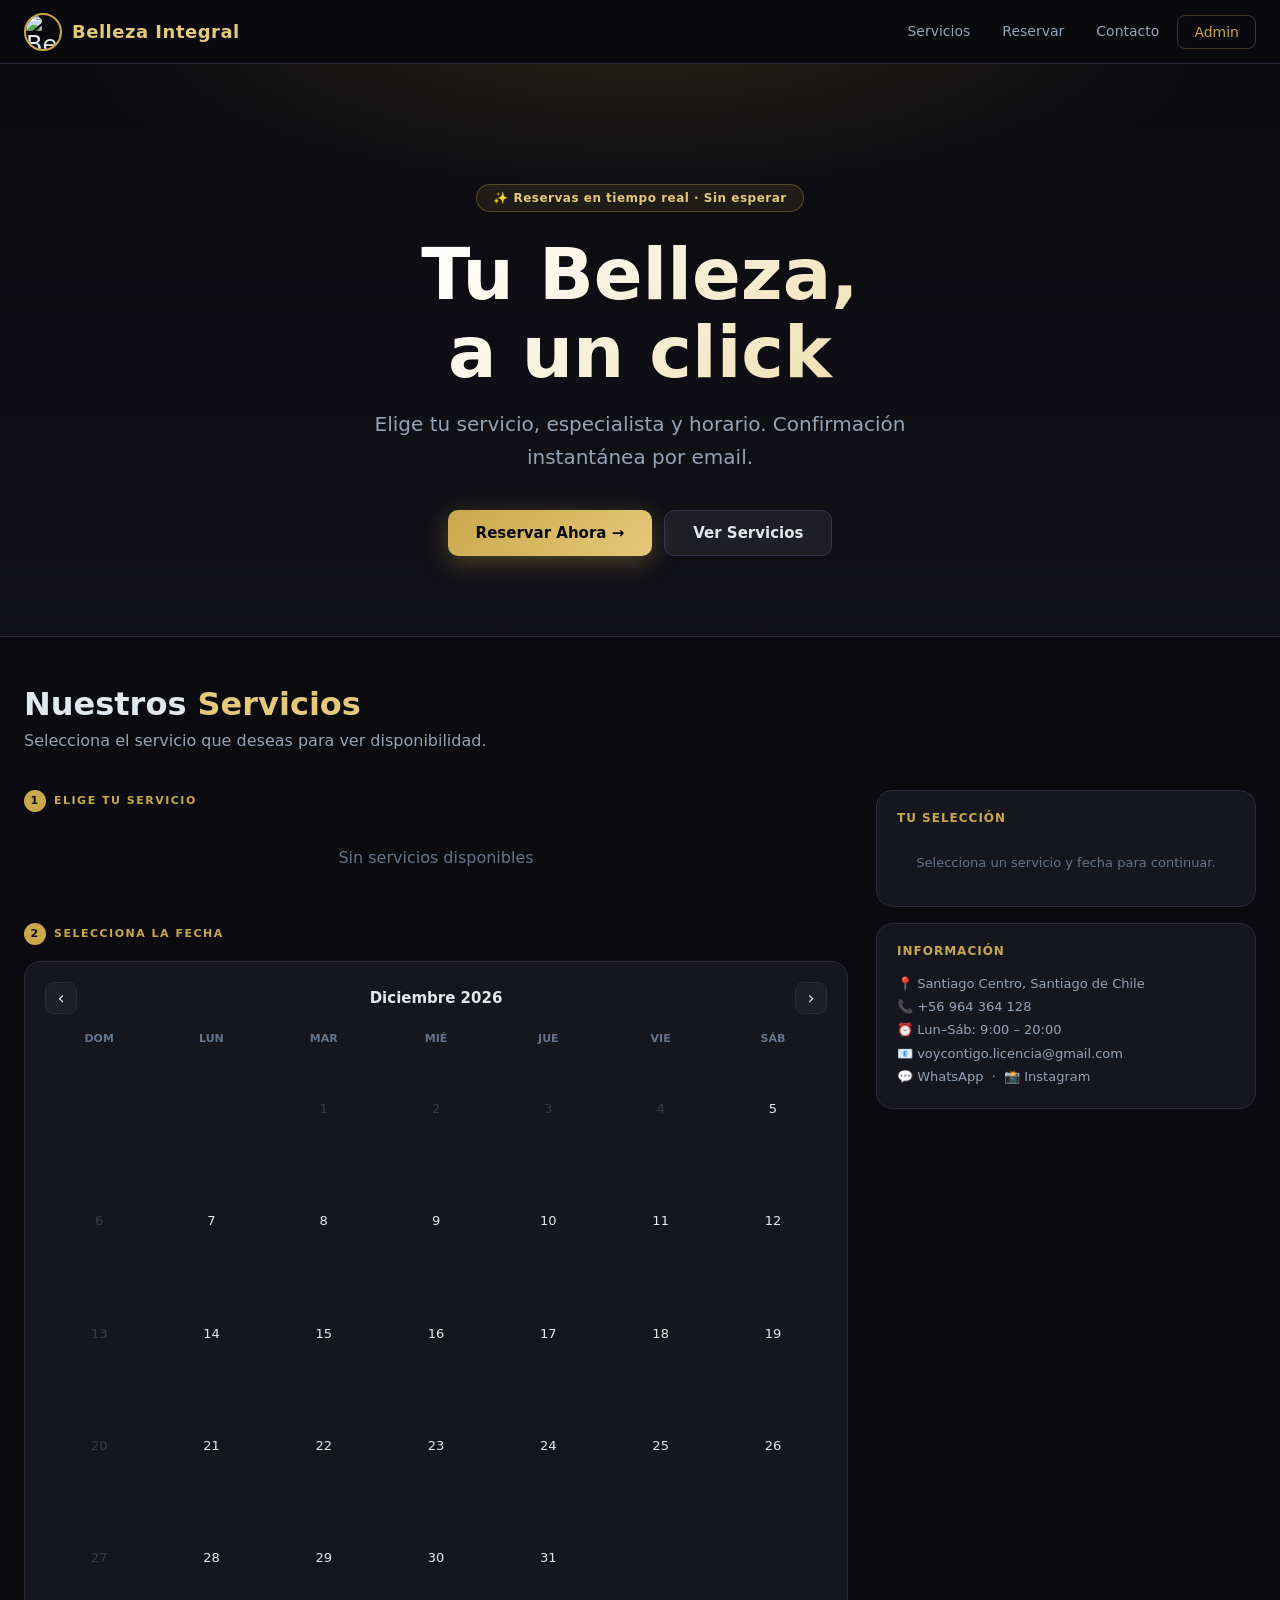
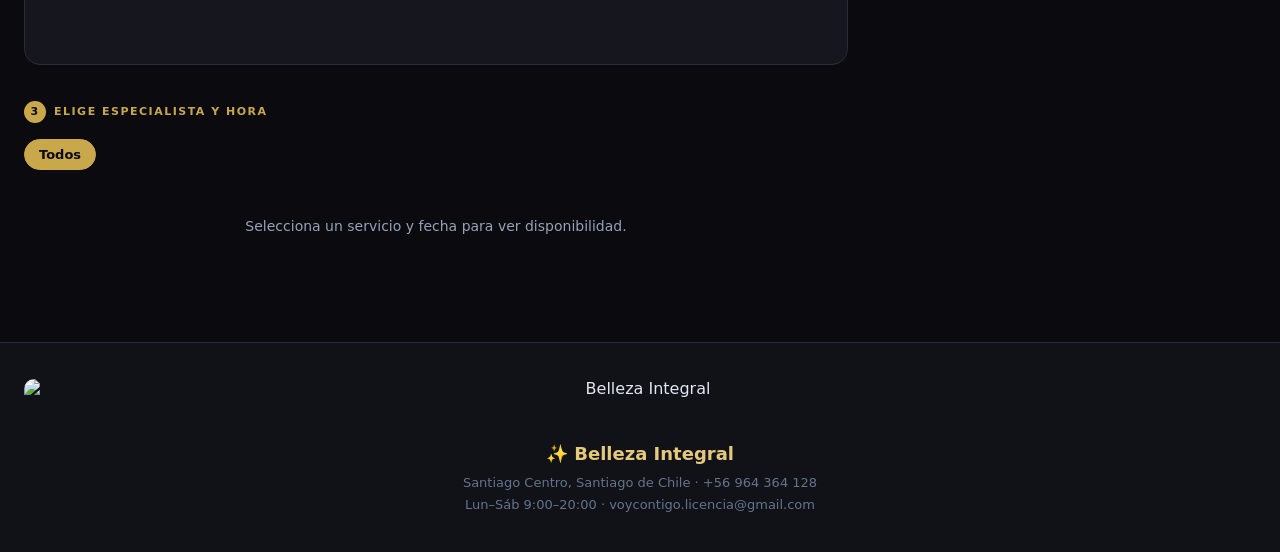
==== commit cebc6a77: "index.html" ====
--- a/index.html
+++ b/index.html
@@ -24,8 +24,8 @@
 <!-- NAVBAR -->
 <nav class="navbar">
   <div class="nav-brand">
-    <span class="nav-logo">✨</span>
-    <span class="nav-nombre">Belleza Integral</span>
+    <span id="nav-logo" class="nav-logo">✨</span>
+    <span class="nav-nombre" id="nav-title">Belleza Integral</span>
   </div>
   <div class="nav-links">
     <a class="nav-link" href="#servicios">Servicios</a>
@@ -124,6 +124,7 @@
 <!-- PANTALLA DE CONFIRMACIÓN -->
 <div id="confirmacion-screen" style="display:none">
   <div class="conf-screen">
+    <div id="confirm-logo" style="margin-bottom:8px"></div>
     <div class="conf-icon">🎉</div>
     <h2>¡Reserva Confirmada!</h2>
     <p style="color:var(--muted);margin-bottom:8px">Tu número de reserva es:</p>
@@ -146,7 +147,8 @@
 
 <!-- FOOTER -->
 <footer>
-  <div class="footer-nombre">✨ Belleza Integral</div>
+  <div id="footer-logo" style="margin-bottom:12px"></div>
+  <div class="footer-nombre" id="footer-name">✨ Belleza Integral</div>
   <div class="footer-info">
     Santiago Centro, Santiago de Chile · +56 964 364 128<br>
     Lun–Sáb 9:00–20:00 · voycontigo.licencia@gmail.com
--- a/css/styles.css
+++ b/css/styles.css
@@ -1,270 +1,441 @@
-/* ═══════════════════════════════════════════════════════════════
-   BELLEZA INTEGRAL — Complete Styling
-   ═══════════════════════════════════════════════════════════════ */
-*,*::before,*::after{margin:0;padding:0;box-sizing:border-box}
+/* ================================================================
+   BARBERÍA PRO — css/styles.css
+   Diseño moderno tipo SaaS
+   ================================================================ */
+
+/* ── RESET Y BASE ─────────────────────────────────────────────*/
+*,*::before,*::after{box-sizing:border-box;margin:0;padding:0}
+html{scroll-behavior:smooth;font-size:16px}
+body{font-family:'Inter',system-ui,-apple-system,sans-serif;background:#0A0A0F;color:#E2E8F0;min-height:100vh;-webkit-font-smoothing:antialiased}
 
 :root{
-  --gold:#C9A84C;--gold-lt:#E8D5B7;--gold-dk:#8B7643;
-  --rose:#E8B4D4;--rose-dk:#C48AAF;--purple:#9B7BA7;
-  --bg:#FFFCF7;--card:#FFFFFF;--border:#EDE8E0;--muted:#999;
-  --hint:#BBB;--text:#1A1A1A;--text-lt:#555;
-  --r:12px;--shadow:0 4px 24px rgba(0,0,0,.06);
-  --font-display:'Cormorant Garamond',serif;
-  --font-body:'Outfit',sans-serif;
-}
-
-html{scroll-behavior:smooth}
-body{font-family:var(--font-body);background:var(--bg);color:var(--text);overflow-x:hidden;line-height:1.6}
-
-/* ── LOADER ────────────────────────────────────────── */
-.page-loader{position:fixed;inset:0;background:var(--bg);z-index:99999;display:flex;flex-direction:column;align-items:center;justify-content:center;transition:opacity .6s,visibility .6s}
-.page-loader.hidden{opacity:0;visibility:hidden;pointer-events:none}
-.loader-ring{width:56px;height:56px;border:3px solid var(--border);border-top-color:var(--gold);border-radius:50%;animation:spin .8s linear infinite}
-.loader-brand{margin-top:20px;font-family:var(--font-display);font-size:24px;color:var(--gold);font-weight:600;letter-spacing:2px;animation:pulse 1.5s ease-in-out infinite}
+  --gold:#C9A84C;--gold-lt:#E5C97A;--gold-dk:#8B6914;
+  --dark:#0A0A0F;--dark2:#111118;--card:#16161F;--card2:#1E1E2A;
+  --border:#2A2A3A;--border2:#363650;
+  --text:#E2E8F0;--muted:#94A3B8;--hint:#64748B;
+  --success:#22C55E;--danger:#EF4444;--info:#3B82F6;--warn:#F59E0B;
+  --r:10px;--r-lg:16px;--r-xl:24px;
+  --shadow:0 4px 24px rgba(0,0,0,.4);
+  --shadow-lg:0 20px 60px rgba(0,0,0,.6);
+}
+
+img{display:block;max-width:100%}
+button{font-family:inherit;cursor:pointer;border:none;outline:none}
+input,textarea,select{font-family:inherit;outline:none}
+a{color:inherit;text-decoration:none}
+
+/* ── SCROLLBAR ─────────────────────────────────────────────── */
+::-webkit-scrollbar{width:4px;height:4px}
+::-webkit-scrollbar-track{background:var(--dark2)}
+::-webkit-scrollbar-thumb{background:var(--gold-dk);border-radius:2px}
+
+/* ── NAVBAR ─────────────────────────────────────────────────── */
+.navbar{
+  position:sticky;top:0;z-index:100;
+  background:rgba(10,10,15,.92);
+  backdrop-filter:blur(20px);
+  border-bottom:1px solid var(--border);
+  padding:0 24px;height:64px;
+  display:flex;align-items:center;justify-content:space-between;
+}
+.nav-brand{display:flex;align-items:center;gap:10px}
+.nav-logo{font-size:24px}
+.nav-nombre{font-size:18px;font-weight:700;color:var(--gold-lt);letter-spacing:.5px}
+.nav-links{display:flex;gap:4px}
+.nav-link{color:var(--muted);font-size:14px;font-weight:500;padding:8px 14px;
+  border-radius:8px;transition:all .18s;cursor:pointer}
+.nav-link:hover{color:var(--text);background:rgba(255,255,255,.06)}
+.nav-link--admin{color:var(--gold);border:1px solid rgba(201,168,76,.3);
+  padding:8px 16px;border-radius:8px;transition:all .2s}
+.nav-link--admin:hover{background:rgba(201,168,76,.1)}
+@media(max-width:600px){.nav-links{display:none}}
+
+/* ── HERO ───────────────────────────────────────────────────── */
+.hero{
+  background:radial-gradient(ellipse 80% 60% at 50% -10%,rgba(201,168,76,.15),transparent 60%),
+             linear-gradient(180deg,#0A0A0F 0%,#111118 100%);
+  padding:clamp(60px,10vw,120px) 24px clamp(48px,8vw,80px);
+  text-align:center;border-bottom:1px solid var(--border);
+}
+.hero-chip{
+  display:inline-flex;align-items:center;gap:8px;
+  background:rgba(201,168,76,.1);border:1px solid rgba(201,168,76,.3);
+  color:var(--gold-lt);padding:6px 16px;border-radius:20px;
+  font-size:12px;font-weight:600;letter-spacing:.5px;margin-bottom:24px;
+}
+.hero h1{
+  font-size:clamp(36px,7vw,72px);font-weight:800;
+  background:linear-gradient(135deg,#fff 30%,var(--gold-lt));
+  -webkit-background-clip:text;-webkit-text-fill-color:transparent;
+  line-height:1.08;margin-bottom:16px;
+}
+.hero-sub{color:var(--muted);font-size:clamp(16px,2.5vw,20px);
+  max-width:560px;margin:0 auto 36px;line-height:1.65}
+.hero-ctas{display:flex;gap:12px;justify-content:center;flex-wrap:wrap}
+
+/* ── BOTONES ─────────────────────────────────────────────────*/
+.btn-primary{
+  background:linear-gradient(135deg,var(--gold),var(--gold-lt));
+  color:#0A0A0F;font-weight:700;font-size:15px;
+  padding:13px 28px;border-radius:var(--r);
+  box-shadow:0 6px 24px rgba(201,168,76,.35);transition:all .22s;
+}
+.btn-primary:hover{transform:translateY(-2px);box-shadow:0 10px 32px rgba(201,168,76,.5)}
+.btn-secondary{
+  background:rgba(255,255,255,.06);border:1px solid var(--border2);
+  color:var(--text);font-weight:600;font-size:15px;
+  padding:13px 28px;border-radius:var(--r);transition:all .22s;
+}
+.btn-secondary:hover{border-color:var(--gold);color:var(--gold);background:rgba(201,168,76,.06)}
+.btn-danger{background:rgba(239,68,68,.1);border:1px solid rgba(239,68,68,.3);
+  color:var(--danger);font-size:13px;font-weight:600;padding:8px 14px;border-radius:8px;transition:all .2s}
+.btn-danger:hover{background:var(--danger);color:#fff}
+.btn-success{background:rgba(34,197,94,.1);border:1px solid rgba(34,197,94,.3);
+  color:var(--success);font-size:13px;font-weight:600;padding:8px 14px;border-radius:8px;transition:all .2s}
+.btn-success:hover{background:var(--success);color:#fff}
+
+/* ── LAYOUT RESERVAS ─────────────────────────────────────────*/
+.reservas-layout{
+  max-width:1280px;margin:0 auto;padding:40px 24px;
+  display:grid;grid-template-columns:1fr 380px;gap:28px;
+}
+@media(max-width:900px){.reservas-layout{grid-template-columns:1fr}}
+
+.reservas-main{}
+.reservas-sidebar{
+  position:sticky;top:80px;height:fit-content;
+}
+
+/* ── PASOS ───────────────────────────────────────────────────*/
+.paso{margin-bottom:36px}
+.paso-titulo{
+  font-size:11px;font-weight:700;color:var(--gold);
+  text-transform:uppercase;letter-spacing:1.5px;
+  margin-bottom:16px;display:flex;align-items:center;gap:8px;
+}
+.paso-titulo::before{
+  content:attr(data-paso);
+  background:var(--gold);color:#0A0A0F;
+  width:22px;height:22px;border-radius:50%;
+  display:flex;align-items:center;justify-content:center;
+  font-size:11px;font-weight:800;flex-shrink:0;
+}
+
+/* ── SERVICIOS ───────────────────────────────────────────────*/
+.srv-categoria{margin-bottom:20px}
+.srv-cat-titulo{font-size:12px;color:var(--hint);text-transform:uppercase;
+  letter-spacing:1px;margin-bottom:10px;font-weight:600}
+.srv-lista{display:flex;flex-direction:column;gap:8px}
+.srv-card{
+  background:var(--card);border:1px solid var(--border);border-radius:var(--r);
+  padding:14px 16px;display:flex;align-items:center;justify-content:space-between;
+  cursor:pointer;transition:all .2s;
+}
+.srv-card:hover{border-color:var(--gold-dk);background:var(--card2)}
+.srv-card--sel{border-color:var(--gold)!important;background:rgba(201,168,76,.08)!important}
+.srv-card-nombre{font-weight:600;font-size:14px;margin-bottom:4px}
+.srv-card-detalles{display:flex;gap:12px;font-size:12px;color:var(--muted)}
+.srv-duracion::before{content:''}
+.srv-precio{color:var(--gold-lt);font-weight:600}
+.srv-sesion{font-size:11px;background:rgba(59,130,246,.15);color:var(--info);
+  padding:2px 7px;border-radius:4px;font-weight:600}
+.srv-skill{font-size:11px;background:rgba(139,92,246,.15);color:#A78BFA;
+  padding:2px 7px;border-radius:4px;font-weight:600}
+.srv-card-check{
+  width:22px;height:22px;border-radius:50%;border:2px solid var(--border2);
+  display:flex;align-items:center;justify-content:center;font-size:12px;
+  color:transparent;transition:all .2s;flex-shrink:0;
+}
+.srv-card-check.activo{background:var(--gold);border-color:var(--gold);color:#0A0A0F}
+
+/* ── FILTRO EMPLEADOS ────────────────────────────────────────*/
+.empleados-filtro{display:flex;gap:8px;flex-wrap:wrap;margin-bottom:20px}
+.emp-filtro-btn{
+  padding:7px 14px;border-radius:20px;font-size:13px;font-weight:600;
+  background:transparent;border:1.5px solid var(--border2);color:var(--muted);
+  transition:all .2s;cursor:pointer;
+}
+.emp-filtro-btn:hover,.emp-filtro-btn.activo{color:var(--text);border-color:var(--gold);
+  background:rgba(201,168,76,.08)}
+.emp-filtro-btn--all.activo{background:var(--gold);border-color:var(--gold);color:#0A0A0F}
+
+/* ── CALENDARIO ──────────────────────────────────────────────*/
+.cal-header{display:flex;align-items:center;justify-content:space-between;margin-bottom:12px}
+.cal-titulo{font-size:15px;font-weight:700;color:var(--text)}
+.cal-nav{background:var(--card2);border:1px solid var(--border);color:var(--text);
+  width:32px;height:32px;border-radius:8px;font-size:18px;
+  display:flex;align-items:center;justify-content:center;transition:all .18s}
+.cal-nav:hover{border-color:var(--gold);color:var(--gold)}
+.cal-grid{display:grid;grid-template-columns:repeat(7,1fr);gap:4px}
+.cal-dia-nombre{text-align:center;font-size:11px;color:var(--hint);
+  font-weight:600;padding:6px 0;text-transform:uppercase}
+.cal-dia{
+  aspect-ratio:1;border-radius:8px;display:flex;align-items:center;
+  justify-content:center;font-size:13px;font-weight:500;transition:all .18s;
+}
+.cal-dia--activo{cursor:pointer;color:var(--text)}
+.cal-dia--activo:hover{background:rgba(201,168,76,.15);color:var(--gold-lt)}
+.cal-dia--disabled{color:var(--hint);opacity:.4}
+.cal-dia--seleccionado{background:var(--gold)!important;color:#0A0A0F!important;font-weight:700}
+
+/* ── SLOTS ───────────────────────────────────────────────────*/
+.slots-wrapper{display:flex;flex-direction:column;gap:20px}
+.slots-barbero{background:var(--card);border:1px solid var(--border);border-radius:var(--r-lg);overflow:hidden}
+.slots-barbero-header{
+  display:flex;align-items:center;gap:12px;padding:14px 16px;
+  border-bottom:2px solid var(--border);
+}
+.slots-barbero-avatar{
+  width:40px;height:40px;border-radius:50%;display:flex;align-items:center;
+  justify-content:center;font-size:18px;font-weight:700;color:#fff;flex-shrink:0;
+}
+.slots-barbero-nombre{font-weight:700;font-size:14px}
+.slots-barbero-skills{font-size:12px;color:var(--muted);margin-top:2px}
+.slots-horas{display:flex;flex-wrap:wrap;gap:8px;padding:14px 16px}
+.slot-btn{
+  padding:8px 14px;border-radius:8px;font-size:13px;font-weight:600;
+  background:rgba(201,168,76,.08);border:1px solid rgba(201,168,76,.2);
+  color:var(--gold-lt);transition:all .18s;cursor:pointer;
+}
+.slot-btn:hover{background:var(--gold);color:#0A0A0F;border-color:var(--gold);transform:translateY(-1px)}
+.slots-vacio{color:var(--muted);text-align:center;padding:32px;font-size:14px}
+.slots-sin-horas{color:var(--hint);font-size:13px;padding:8px 0}
+
+/* ── SIDEBAR / RESUMEN ───────────────────────────────────────*/
+.sidebar-card{
+  background:var(--card);border:1px solid var(--border);border-radius:var(--r-lg);
+  padding:20px;margin-bottom:16px;
+}
+.sidebar-titulo{font-size:12px;font-weight:700;color:var(--gold);
+  text-transform:uppercase;letter-spacing:1px;margin-bottom:14px}
+.resumen-items{display:flex;flex-direction:column;gap:10px}
+.resumen-item{display:flex;justify-content:space-between;align-items:center;font-size:14px}
+.resumen-item span{color:var(--muted)}
+.resumen-item strong{color:var(--text);text-align:right;max-width:60%}
+.resumen-placeholder{color:var(--hint);font-size:13px;text-align:center;padding:16px 0}
+.btn-reservar{
+  width:100%;margin-top:16px;
+  background:linear-gradient(135deg,var(--gold),var(--gold-lt));
+  color:#0A0A0F;font-weight:700;font-size:15px;
+  padding:14px;border-radius:var(--r);border:none;cursor:pointer;
+  box-shadow:0 6px 20px rgba(201,168,76,.35);transition:all .22s;
+}
+.btn-reservar:hover{transform:translateY(-2px);box-shadow:0 10px 28px rgba(201,168,76,.5)}
+
+/* ── MODAL ───────────────────────────────────────────────────*/
+.modal-back{
+  position:fixed;inset:0;z-index:200;background:rgba(0,0,0,.75);
+  backdrop-filter:blur(8px);display:flex;align-items:flex-end;
+  visibility:hidden;opacity:0;transition:all .28s;
+}
+@media(min-width:640px){.modal-back{align-items:center;justify-content:center}}
+.modal-back.open{visibility:visible;opacity:1}
+.modal{
+  background:var(--card);width:min(560px,100%);max-height:90vh;overflow-y:auto;
+  border-radius:var(--r-xl) var(--r-xl) 0 0;
+  box-shadow:var(--shadow-lg);
+  transform:translateY(40px);opacity:0;
+  transition:all .3s cubic-bezier(.34,1.2,.64,1);
+}
+@media(min-width:640px){.modal{border-radius:var(--r-xl)}}
+.modal-back.open .modal{transform:translateY(0);opacity:1}
+.modal-header{
+  background:linear-gradient(135deg,var(--dark2),#1A1A2E);
+  padding:22px 24px;display:flex;align-items:center;justify-content:space-between;
+  border-radius:var(--r-xl) var(--r-xl) 0 0;
+  border-bottom:1px solid var(--border);position:sticky;top:0;z-index:10;
+}
+.modal-header h3{font-size:18px;font-weight:700}
+.modal-close{
+  background:rgba(255,255,255,.06);border:1px solid var(--border);color:var(--text);
+  width:32px;height:32px;border-radius:50%;font-size:16px;
+  display:flex;align-items:center;justify-content:center;transition:all .18s;
+}
+.modal-close:hover{background:rgba(239,68,68,.2);border-color:var(--danger);color:var(--danger)}
+.modal-body{padding:24px}
+.modal-resumen{
+  background:var(--card2);border-radius:var(--r);padding:16px;margin-bottom:22px;
+  display:grid;grid-template-columns:1fr 1fr;gap:10px;
+}
+.modal-res-item{font-size:13px}
+.modal-res-item span{color:var(--muted);display:block;font-size:11px;margin-bottom:2px}
+.modal-res-item strong{color:var(--text)}
+
+/* Formulario */
+.form-group{margin-bottom:16px}
+.form-label{display:block;font-size:11px;font-weight:700;color:var(--gold);
+  text-transform:uppercase;letter-spacing:.6px;margin-bottom:6px}
+.form-input{
+  width:100%;padding:11px 14px;background:var(--card2);
+  border:1.5px solid var(--border);border-radius:var(--r);
+  color:var(--text);font-size:15px;transition:border-color .18s;
+}
+.form-input:focus{border-color:var(--gold);box-shadow:0 0 0 3px rgba(201,168,76,.1)}
+.form-input::placeholder{color:var(--hint)}
+.form-2col{display:grid;grid-template-columns:1fr 1fr;gap:14px}
+@media(max-width:480px){.form-2col{grid-template-columns:1fr}}
+.form-textarea{resize:vertical;min-height:70px}
+.form-select{appearance:none;background-image:url("data:image/svg+xml,%3Csvg xmlns='http://www.w3.org/2000/svg' width='12' height='12' viewBox='0 0 12 12'%3E%3Cpath fill='%2394A3B8' d='M6 8L1 3h10z'/%3E%3C/svg%3E");background-repeat:no-repeat;background-position:right 12px center}
+.btn-confirmar{
+  width:100%;background:linear-gradient(135deg,var(--gold),var(--gold-lt));
+  color:#0A0A0F;font-weight:700;font-size:16px;
+  padding:14px;border-radius:var(--r);margin-top:8px;
+  box-shadow:0 6px 20px rgba(201,168,76,.35);transition:all .22s;
+}
+.btn-confirmar:hover{transform:translateY(-2px);box-shadow:0 10px 28px rgba(201,168,76,.5)}
+
+/* ── CONFIRMACIÓN ────────────────────────────────────────────*/
+.conf-screen{
+  max-width:600px;margin:80px auto;padding:0 24px;text-align:center;
+}
+.conf-icon{font-size:72px;margin-bottom:20px;animation:popIn .5s cubic-bezier(.34,1.56,.64,1)}
+@keyframes popIn{from{transform:scale(0)}to{transform:scale(1)}}
+.conf-screen h2{font-size:28px;font-weight:800;color:var(--success);margin-bottom:10px}
+.conf-id{
+  font-size:28px;font-weight:800;color:var(--gold-lt);
+  letter-spacing:3px;margin:16px 0;
+  background:rgba(201,168,76,.1);border:1px solid rgba(201,168,76,.2);
+  display:inline-block;padding:10px 24px;border-radius:var(--r);
+}
+.conf-detalles{
+  background:var(--card);border:1px solid var(--border);border-radius:var(--r-lg);
+  padding:20px;margin:20px auto;max-width:400px;text-align:left;
+}
+.conf-item{display:flex;justify-content:space-between;font-size:14px;padding:6px 0;
+  border-bottom:1px solid var(--border)}
+.conf-item:last-child{border:none}
+.conf-item span{color:var(--muted)}
+.conf-item strong{color:var(--text)}
+
+/* ── DASHBOARD ───────────────────────────────────────────────*/
+.dash-layout{max-width:1400px;margin:0 auto;padding:32px 24px}
+.dash-header{display:flex;align-items:center;justify-content:space-between;margin-bottom:28px}
+.dash-titulo{font-size:24px;font-weight:800}
+.dash-fecha{color:var(--muted);font-size:14px;margin-top:4px}
+
+.stats-grid{display:grid;grid-template-columns:repeat(auto-fit,minmax(180px,1fr));gap:16px;margin-bottom:28px}
+.stat-card{
+  background:var(--card);border:1px solid var(--border);border-radius:var(--r-lg);
+  padding:20px;transition:all .22s;
+}
+.stat-card:hover{border-color:var(--border2);transform:translateY(-2px)}
+.stat-valor{font-size:32px;font-weight:800;color:var(--gold-lt);font-family:'Inter',sans-serif}
+.stat-label{font-size:13px;color:var(--muted);margin-top:4px}
+.stat-card--success .stat-valor{color:var(--success)}
+.stat-card--danger  .stat-valor{color:var(--danger)}
+.stat-card--info    .stat-valor{color:var(--info)}
+
+.dash-grid{display:grid;grid-template-columns:1fr 380px;gap:24px}
+@media(max-width:1024px){.dash-grid{grid-template-columns:1fr}}
+
+.dash-section{background:var(--card);border:1px solid var(--border);border-radius:var(--r-lg);padding:20px}
+.dash-section-titulo{font-size:13px;font-weight:700;color:var(--gold);
+  text-transform:uppercase;letter-spacing:1px;margin-bottom:16px}
+
+/* Tabla de reservas */
+.tabla-reservas{width:100%;border-collapse:collapse}
+.tabla-reservas th{font-size:11px;font-weight:700;color:var(--hint);
+  text-transform:uppercase;letter-spacing:.8px;padding:8px 12px;text-align:left;
+  border-bottom:1px solid var(--border)}
+.tabla-reservas td{padding:12px;border-bottom:1px solid var(--border);font-size:13px}
+.tabla-reservas tr:hover td{background:rgba(255,255,255,.02)}
+.tabla-reservas tr:last-child td{border:none}
+
+.badge{display:inline-flex;align-items:center;padding:3px 9px;border-radius:6px;font-size:11px;font-weight:700}
+.badge--confirmada{background:rgba(34,197,94,.15);color:var(--success)}
+.badge--cancelada {background:rgba(239,68,68,.15);color:var(--danger)}
+.badge--completada{background:rgba(59,130,246,.15);color:var(--info)}
+.badge--pendiente {background:rgba(245,158,11,.15);color:var(--warn)}
+
+/* Agenda visual */
+.agenda-container{display:flex;overflow-x:auto;gap:0}
+.agenda-timeline{width:48px;flex-shrink:0;padding-top:48px}
+.agenda-hora{height:60px;font-size:10px;color:var(--hint);text-align:right;
+  padding-right:8px;border-right:1px solid var(--border)}
+.agenda-columnas{display:flex;gap:4px;flex:1;overflow-x:auto}
+.agenda-col{min-width:140px;flex:1}
+.agenda-col-header{
+  height:40px;border-radius:8px 8px 0 0;display:flex;align-items:center;
+  justify-content:center;font-size:12px;font-weight:700;color:#fff;margin-bottom:8px;
+}
+.agenda-col-body{background:rgba(255,255,255,.02);border-radius:0 0 8px 8px;
+  border:1px solid var(--border)}
+.agenda-evento{
+  position:absolute;left:4px;right:4px;border-radius:6px;
+  padding:6px 8px;font-size:11px;cursor:pointer;overflow:hidden;transition:all .18s;
+}
+.agenda-evento:hover{opacity:.85;transform:scale(1.02)}
+.agenda-evento-hora{font-weight:700;margin-bottom:2px;color:var(--text)}
+.agenda-evento-nombre{font-weight:600;color:var(--text)}
+.agenda-evento-srv{color:var(--muted)}
+.agenda-vacia{color:var(--hint);text-align:center;padding:32px;font-size:14px}
+
+/* Login admin */
+.login-screen{
+  min-height:100vh;display:flex;align-items:center;justify-content:center;
+  background:radial-gradient(ellipse 70% 50% at 50% 0%,rgba(201,168,76,.1),transparent 60%),
+             var(--dark);
+}
+.login-card{
+  background:var(--card);border:1px solid var(--border);border-radius:var(--r-xl);
+  padding:40px;width:min(400px,90vw);text-align:center;
+  box-shadow:var(--shadow-lg);
+}
+.login-logo{font-size:48px;margin-bottom:16px}
+.login-titulo{font-size:22px;font-weight:800;margin-bottom:8px}
+.login-sub{color:var(--muted);font-size:14px;margin-bottom:28px}
+.login-input-group{text-align:left;margin-bottom:16px}
+.login-input-group label{font-size:11px;font-weight:700;color:var(--gold);
+  text-transform:uppercase;letter-spacing:.6px;display:block;margin-bottom:6px}
+.btn-login{
+  width:100%;background:linear-gradient(135deg,var(--gold),var(--gold-lt));
+  color:#0A0A0F;font-weight:700;font-size:16px;padding:14px;border-radius:var(--r);
+  margin-top:8px;box-shadow:0 6px 20px rgba(201,168,76,.3);transition:all .22s;
+}
+.btn-login:hover{transform:translateY(-2px);box-shadow:0 10px 28px rgba(201,168,76,.45)}
+
+/* ── SELECTOR FECHA DASHBOARD ────────────────────────────────*/
+.fecha-selector{display:flex;align-items:center;gap:10px}
+.fecha-input{
+  background:var(--card2);border:1.5px solid var(--border);border-radius:8px;
+  color:var(--text);font-size:14px;padding:8px 12px;
+  color-scheme:dark;
+}
+.fecha-input:focus{border-color:var(--gold)}
+
+/* ── TOAST ───────────────────────────────────────────────────*/
+.toast-error{
+  position:fixed;bottom:24px;right:24px;z-index:999;
+  background:var(--danger);color:#fff;border-radius:10px;
+  padding:13px 18px;font-size:13px;font-weight:500;
+  box-shadow:0 8px 24px rgba(0,0,0,.4);max-width:300px;
+  transform:translateX(110%);opacity:0;transition:all .3s;
+}
+.toast-error.visible{transform:translateX(0);opacity:1}
+
+/* ── LOADER ──────────────────────────────────────────────────*/
+.loader{
+  position:fixed;inset:0;z-index:500;background:rgba(10,10,15,.85);
+  display:none;flex-direction:column;align-items:center;justify-content:center;gap:16px;
+}
+.loader-spin{
+  width:48px;height:48px;border:3px solid rgba(201,168,76,.2);
+  border-top-color:var(--gold);border-radius:50%;animation:spin .8s linear infinite;
+}
 @keyframes spin{to{transform:rotate(360deg)}}
-@keyframes pulse{0%,100%{opacity:.4}50%{opacity:1}}
-
-/* ── NAVBAR ────────────────────────────────────────── */
-.navbar{position:fixed;top:0;left:0;right:0;background:rgba(255,252,247,.92);backdrop-filter:blur(20px);border-bottom:1px solid var(--border);padding:0 32px;z-index:1000;height:64px;display:flex;align-items:center;transition:box-shadow .3s}
-.navbar.scrolled{box-shadow:0 2px 20px rgba(0,0,0,.08)}
-.nav-inner{max-width:1280px;margin:0 auto;width:100%;display:flex;justify-content:space-between;align-items:center}
-.nav-brand{font-family:var(--font-display);font-size:26px;font-weight:600;color:var(--text);letter-spacing:1px;display:flex;align-items:center;gap:10px}
-.nav-brand .dot{width:8px;height:8px;border-radius:50%;background:var(--gold);display:inline-block}
-.nav-links{display:flex;gap:28px;align-items:center}
-.nav-links a{color:var(--text-lt);text-decoration:none;font-size:13px;font-weight:500;letter-spacing:.5px;text-transform:uppercase;transition:color .2s;position:relative}
-.nav-links a::after{content:'';position:absolute;bottom:-4px;left:0;width:0;height:1.5px;background:var(--gold);transition:width .3s}
-.nav-links a:hover{color:var(--gold)}
-.nav-links a:hover::after{width:100%}
-.nav-admin{background:var(--gold)!important;color:#fff!important;padding:8px 18px;border-radius:99px;font-size:12px!important;letter-spacing:1px}
-.nav-admin::after{display:none!important}
-.nav-admin:hover{background:var(--gold-dk)!important}
-.nav-hamburger{display:none;background:none;border:none;font-size:22px;color:var(--text);cursor:pointer}
-
-/* ── HERO ──────────────────────────────────────────── */
-.hero{min-height:100vh;display:flex;align-items:center;justify-content:center;position:relative;overflow:hidden;padding:120px 32px 80px}
-.hero-bg{position:absolute;inset:0;overflow:hidden}
-.hero-blob{position:absolute;border-radius:50%;filter:blur(80px);opacity:.35;animation:float 12s ease-in-out infinite}
-.hero-blob-1{width:500px;height:500px;background:var(--gold);top:-100px;right:-100px;animation-delay:0s}
-.hero-blob-2{width:400px;height:400px;background:var(--rose);bottom:-80px;left:-60px;animation-delay:-4s}
-.hero-blob-3{width:300px;height:300px;background:var(--purple);top:40%;left:50%;animation-delay:-8s}
-@keyframes float{0%,100%{transform:translate(0,0) scale(1)}33%{transform:translate(30px,-20px) scale(1.05)}66%{transform:translate(-20px,15px) scale(.95)}}
-
-.hero-content{position:relative;z-index:2;text-align:center;max-width:700px}
-.hero-chip{display:inline-block;padding:8px 20px;background:rgba(201,168,76,.12);border:1px solid rgba(201,168,76,.3);border-radius:99px;font-size:13px;color:var(--gold-dk);letter-spacing:1px;margin-bottom:28px;animation:fadeUp .8s ease-out both}
-.hero-title{font-family:var(--font-display);font-size:clamp(42px,8vw,80px);font-weight:300;line-height:1.1;margin-bottom:24px;color:var(--text)}
-.hero-title .line{display:block;animation:fadeUp .8s ease-out both}
-.hero-title .line:nth-child(1){animation-delay:.2s}
-.hero-title .line:nth-child(2){animation-delay:.4s}
-.hero-title .line:nth-child(3){animation-delay:.6s;font-style:italic;color:var(--gold)}
-.hero-sub{font-size:16px;color:var(--text-lt);max-width:480px;margin:0 auto 36px;line-height:1.8;animation:fadeUp .8s ease-out .8s both}
-.hero-ctas{display:flex;gap:16px;justify-content:center;flex-wrap:wrap;animation:fadeUp .8s ease-out 1s both}
-@keyframes fadeUp{from{opacity:0;transform:translateY(24px)}to{opacity:1;transform:translateY(0)}}
-
-.btn-gold{display:inline-flex;align-items:center;gap:8px;padding:14px 32px;background:linear-gradient(135deg,var(--gold),var(--gold-dk));color:#fff;border:none;border-radius:99px;font-family:var(--font-body);font-size:14px;font-weight:600;letter-spacing:.5px;cursor:pointer;transition:all .3s;text-decoration:none}
-.btn-gold:hover{transform:translateY(-2px);box-shadow:0 8px 24px rgba(201,168,76,.35)}
-.btn-outline{display:inline-flex;align-items:center;gap:8px;padding:14px 32px;background:transparent;color:var(--text);border:1.5px solid var(--border);border-radius:99px;font-family:var(--font-body);font-size:14px;font-weight:500;cursor:pointer;transition:all .3s;text-decoration:none}
-.btn-outline:hover{border-color:var(--gold);color:var(--gold);transform:translateY(-2px)}
-
-/* ── SECTION COMMONS ──────────────────────────────── */
-.section{padding:100px 32px}
-.section-header{text-align:center;margin-bottom:56px}
-.section-header h2{font-family:var(--font-display);font-size:clamp(32px,5vw,48px);font-weight:400;color:var(--text);margin-bottom:12px}
-.section-header h2 em{font-style:italic;color:var(--gold)}
-.section-header p{font-size:15px;color:var(--muted);max-width:500px;margin:0 auto}
-
-/* ── SERVICIOS ─────────────────────────────────────── */
-.servicios-section{background:var(--bg)}
-.servicios-cat-title{font-family:var(--font-display);font-size:22px;font-weight:500;color:var(--gold);margin-bottom:24px;padding-bottom:8px;border-bottom:1px solid var(--border)}
-.servicios-grid{display:grid;grid-template-columns:repeat(auto-fill,minmax(280px,1fr));gap:24px;margin-bottom:48px}
-
-.servicio-card{background:var(--card);border:1px solid var(--border);border-radius:var(--r);overflow:hidden;transition:all .4s cubic-bezier(.4,0,.2,1);cursor:pointer;position:relative}
-.servicio-card::before{content:'';position:absolute;inset:0;background:linear-gradient(135deg,rgba(201,168,76,.05),rgba(232,180,212,.05));opacity:0;transition:opacity .4s}
-.servicio-card:hover{transform:translateY(-6px);box-shadow:var(--shadow);border-color:var(--gold)}
-.servicio-card:hover::before{opacity:1}
-.servicio-card-img{width:100%;height:180px;background:linear-gradient(135deg,#f5f0e8,#ede4d8);overflow:hidden;position:relative}
-.servicio-card-img img{width:100%;height:100%;object-fit:cover;transition:transform .6s cubic-bezier(.4,0,.2,1)}
-.servicio-card:hover .servicio-card-img img{transform:scale(1.08)}
-.servicio-card-img .placeholder-icon{display:flex;align-items:center;justify-content:center;height:100%;font-size:48px;opacity:.3}
-.servicio-card-body{padding:20px;position:relative}
-.servicio-card-body h4{font-family:var(--font-display);font-size:20px;font-weight:500;margin-bottom:8px}
-.servicio-card-body p{font-size:13px;color:var(--muted);line-height:1.7;margin-bottom:12px}
-.servicio-card-meta{display:flex;justify-content:space-between;align-items:center;font-size:13px}
-.servicio-card-meta .dur{color:var(--muted)}
-.servicio-card-meta .price{color:var(--gold);font-weight:600;font-size:15px}
-
-/* ── RESERVAS ──────────────────────────────────────── */
-.reservas-section{background:linear-gradient(180deg,#FFFCF7 0%,#F9F4ED 100%)}
-.reservas-layout{max-width:1200px;margin:0 auto;display:grid;grid-template-columns:1fr 340px;gap:40px}
-
-.paso{background:var(--card);border:1px solid var(--border);border-radius:var(--r);padding:28px;margin-bottom:28px;opacity:0;transform:translateY(20px);animation:fadeUp .6s ease-out forwards}
-.paso:nth-child(1){animation-delay:.1s}
-.paso:nth-child(2){animation-delay:.3s}
-.paso:nth-child(3){animation-delay:.5s}
-.paso-header{display:flex;align-items:center;gap:14px;margin-bottom:20px}
-.paso-num{width:32px;height:32px;background:linear-gradient(135deg,var(--gold),var(--rose));color:#fff;border-radius:50%;display:flex;align-items:center;justify-content:center;font-size:14px;font-weight:700;flex-shrink:0}
-.paso-header h3{font-family:var(--font-display);font-size:20px;font-weight:500}
-
-/* service picker mini cards */
-.srv-mini-grid{display:grid;grid-template-columns:repeat(auto-fill,minmax(170px,1fr));gap:10px}
-.srv-mini{padding:14px;border:2px solid var(--border);border-radius:10px;cursor:pointer;transition:all .25s;background:var(--bg)}
-.srv-mini:hover{border-color:var(--gold);background:rgba(201,168,76,.04)}
-.srv-mini.active{border-color:var(--gold);background:linear-gradient(135deg,rgba(201,168,76,.08),rgba(232,180,212,.06))}
-.srv-mini .name{font-size:13px;font-weight:600;margin-bottom:4px}
-.srv-mini .meta{font-size:11px;color:var(--muted)}
-.srv-mini .meta .price{color:var(--gold);font-weight:600}
-
-/* calendar */
-.cal-wrap{background:var(--bg);border:1px solid var(--border);border-radius:var(--r);padding:20px}
-.cal-nav{display:flex;justify-content:space-between;align-items:center;margin-bottom:16px}
-.cal-nav span{font-family:var(--font-display);font-size:18px;font-weight:500}
-.cal-nav button{background:none;border:1px solid var(--border);border-radius:8px;width:36px;height:36px;cursor:pointer;font-size:16px;color:var(--gold);transition:all .2s}
-.cal-nav button:hover{background:rgba(201,168,76,.1);border-color:var(--gold)}
-.cal-grid{display:grid;grid-template-columns:repeat(7,1fr);gap:6px}
-.cal-head{text-align:center;font-size:11px;font-weight:600;color:var(--gold);padding:6px;text-transform:uppercase;letter-spacing:1px}
-.cal-day{aspect-ratio:1;display:flex;align-items:center;justify-content:center;border-radius:8px;font-size:13px;cursor:pointer;transition:all .2s;border:1px solid transparent}
-.cal-day:hover:not(.disabled){background:rgba(201,168,76,.1);border-color:var(--gold)}
-.cal-day.selected{background:linear-gradient(135deg,var(--gold),var(--rose));color:#fff;font-weight:700;border-color:transparent}
-.cal-day.disabled{color:var(--hint);cursor:default;opacity:.4}
-.cal-day.today{border-color:var(--gold)}
-
-/* slots */
-.slots-grid{display:grid;grid-template-columns:repeat(auto-fill,minmax(85px,1fr));gap:8px}
-.slot{padding:10px;text-align:center;border:2px solid var(--border);border-radius:8px;font-size:13px;font-weight:600;cursor:pointer;transition:all .25s;background:var(--bg)}
-.slot:hover{border-color:var(--gold);background:rgba(201,168,76,.04)}
-.slot.active{background:linear-gradient(135deg,var(--gold),var(--rose));color:#fff;border-color:transparent}
-
-/* sidebar */
-.reservas-sidebar{display:flex;flex-direction:column;gap:20px;position:sticky;top:84px;height:fit-content}
-.side-card{background:var(--card);border:1px solid var(--border);border-radius:var(--r);padding:24px;box-shadow:0 2px 12px rgba(0,0,0,.03)}
-.side-card h4{font-family:var(--font-display);font-size:18px;font-weight:500;margin-bottom:14px;display:flex;align-items:center;gap:8px}
-.side-card .info-line{font-size:13px;color:var(--muted);line-height:2}
-.side-card a{color:var(--gold);text-decoration:none}
-.side-card a:hover{text-decoration:underline}
-
-.resumen-item{padding:10px 12px;background:rgba(201,168,76,.04);border-left:3px solid var(--gold);border-radius:6px;font-size:13px;margin-bottom:8px;display:flex;justify-content:space-between}
-.resumen-item span{color:var(--muted)}
-.resumen-item strong{color:var(--text)}
-
-/* ── MODAL ─────────────────────────────────────────── */
-.modal-overlay{position:fixed;inset:0;background:rgba(0,0,0,.45);backdrop-filter:blur(6px);z-index:5000;display:none;align-items:center;justify-content:center;padding:24px}
-.modal-overlay.open{display:flex}
-.modal-box{background:var(--card);border-radius:16px;max-width:520px;width:100%;max-height:90vh;overflow-y:auto;box-shadow:0 24px 64px rgba(0,0,0,.15);animation:modalIn .35s ease-out}
-@keyframes modalIn{from{opacity:0;transform:scale(.94) translateY(12px)}to{opacity:1;transform:scale(1) translateY(0)}}
-.modal-head{padding:24px;border-bottom:1px solid var(--border);display:flex;justify-content:space-between;align-items:center}
-.modal-head h3{font-family:var(--font-display);font-size:22px;font-weight:500}
-.modal-close{background:none;border:none;font-size:22px;color:var(--muted);cursor:pointer;width:36px;height:36px;border-radius:50%;transition:all .2s;display:flex;align-items:center;justify-content:center}
-.modal-close:hover{background:var(--border);color:var(--text)}
-.modal-body{padding:24px}
-.modal-summary{background:rgba(201,168,76,.04);border-left:3px solid var(--gold);border-radius:8px;padding:16px;margin-bottom:20px}
-.modal-summary .row{display:flex;justify-content:space-between;padding:6px 0;font-size:13px;border-bottom:1px solid rgba(201,168,76,.1)}
-.modal-summary .row:last-child{border:none}
-.modal-summary .row span{color:var(--muted)}
-.modal-summary .row strong{color:var(--text)}
-
-.form-row{display:grid;grid-template-columns:1fr 1fr;gap:14px;margin-bottom:14px}
-.form-group{margin-bottom:14px}
-.form-group label{display:block;font-size:12px;font-weight:600;color:var(--text);margin-bottom:5px;text-transform:uppercase;letter-spacing:.5px}
-.form-group input,.form-group textarea,.form-group select{width:100%;padding:10px 14px;border:1px solid var(--border);border-radius:8px;font-size:14px;font-family:var(--font-body);background:var(--bg);transition:all .2s}
-.form-group input:focus,.form-group textarea:focus{outline:none;border-color:var(--gold);box-shadow:0 0 0 3px rgba(201,168,76,.1);background:#fff}
-.form-group textarea{resize:vertical;min-height:80px}
-
-.terms-check{display:flex;align-items:flex-start;gap:10px;margin:16px 0;font-size:12px;color:var(--muted);line-height:1.6}
-.terms-check input[type=checkbox]{margin-top:3px;accent-color:var(--gold);width:16px;height:16px;flex-shrink:0}
-.terms-check a{color:var(--gold);text-decoration:underline}
-
-.btn-confirm{width:100%;padding:14px;background:linear-gradient(135deg,var(--gold),var(--gold-dk));color:#fff;border:none;border-radius:10px;font-family:var(--font-body);font-size:15px;font-weight:600;cursor:pointer;transition:all .3s;letter-spacing:.5px}
-.btn-confirm:hover:not(:disabled){transform:translateY(-1px);box-shadow:0 6px 20px rgba(201,168,76,.3)}
-.btn-confirm:disabled{opacity:.5;cursor:not-allowed}
-
-/* ── CONFIRMATION SCREEN ──────────────────────────── */
-.conf-screen{text-align:center;padding:60px 24px;max-width:520px;margin:0 auto}
-.conf-icon{font-size:64px;animation:bounceIn .6s ease-out}
-@keyframes bounceIn{0%{transform:scale(0)}50%{transform:scale(1.15)}100%{transform:scale(1)}}
-.conf-screen h2{font-family:var(--font-display);font-size:32px;margin:16px 0 8px}
-.conf-id{font-family:'Courier New',monospace;font-size:22px;font-weight:700;color:var(--gold);letter-spacing:3px;margin:12px 0 24px}
-.conf-details{text-align:left;background:var(--card);border:1px solid var(--border);border-radius:var(--r);padding:20px;margin-bottom:24px}
-.conf-details .row{display:flex;justify-content:space-between;padding:10px 0;font-size:14px;border-bottom:1px solid var(--border)}
-.conf-details .row:last-child{border:none}
-.conf-warning{background:#FFF8E1;border:1px solid #FFE082;border-radius:8px;padding:14px;font-size:12px;color:#8D6E00;line-height:1.7;margin-bottom:24px;text-align:left}
-
-/* ── ADMIN PANEL ──────────────────────────────────── */
-.admin-overlay{position:fixed;inset:0;background:rgba(0,0,0,.5);z-index:6000;display:none;align-items:center;justify-content:center;padding:24px}
-.admin-overlay.open{display:flex}
-.admin-panel{background:var(--card);border-radius:16px;max-width:900px;width:100%;max-height:90vh;overflow-y:auto;box-shadow:0 24px 64px rgba(0,0,0,.2);animation:modalIn .35s ease-out}
-.admin-head{padding:20px 24px;border-bottom:2px solid var(--gold);display:flex;justify-content:space-between;align-items:center}
-.admin-head h2{font-family:var(--font-display);font-size:26px;font-weight:500;display:flex;align-items:center;gap:10px}
-.admin-body{padding:24px}
-.admin-stats{display:grid;grid-template-columns:repeat(auto-fit,minmax(180px,1fr));gap:16px;margin-bottom:28px}
-.admin-stat{background:var(--bg);border:1px solid var(--border);border-radius:10px;padding:20px;text-align:center}
-.admin-stat .num{font-size:32px;font-weight:700;color:var(--gold);font-family:var(--font-display)}
-.admin-stat .lbl{font-size:12px;color:var(--muted);text-transform:uppercase;letter-spacing:1px;margin-top:4px}
-.admin-table{width:100%;border-collapse:collapse;font-size:13px;margin-bottom:24px}
-.admin-table th{background:linear-gradient(135deg,#f8f4ee,#f0eae2);padding:12px 14px;text-align:left;font-weight:600;text-transform:uppercase;letter-spacing:.5px;font-size:11px;color:var(--text);border-bottom:2px solid var(--gold)}
-.admin-table td{padding:12px 14px;border-bottom:1px solid var(--border)}
-.admin-table tr:hover{background:#fefcf8}
-.badge{display:inline-block;padding:3px 10px;border-radius:99px;font-size:11px;font-weight:600}
-.badge-ok{background:rgba(39,174,96,.12);color:#27AE60}
-.badge-pending{background:rgba(241,196,15,.15);color:#D4860D}
-.badge-cancel{background:rgba(231,76,60,.12);color:#E74C3C}
-.admin-btn{padding:6px 14px;background:linear-gradient(135deg,var(--gold),var(--gold-dk));color:#fff;border:none;border-radius:6px;font-size:12px;font-weight:600;cursor:pointer;transition:all .2s;font-family:var(--font-body)}
-.admin-btn:hover{transform:translateY(-1px);box-shadow:0 4px 12px rgba(201,168,76,.3)}
-.admin-btn.danger{background:linear-gradient(135deg,#E74C3C,#C0392B)}
-.admin-btn.danger:hover{box-shadow:0 4px 12px rgba(231,76,60,.3)}
-
-.admin-login{text-align:center;padding:40px}
-.admin-login input{padding:12px 16px;border:1px solid var(--border);border-radius:8px;font-size:14px;width:260px;margin-right:8px;font-family:var(--font-body)}
-.admin-login input:focus{outline:none;border-color:var(--gold)}
-
-/* Terms modal */
-.terms-modal{position:fixed;inset:0;background:rgba(0,0,0,.5);z-index:7000;display:none;align-items:center;justify-content:center;padding:24px}
-.terms-modal.open{display:flex}
-.terms-box{background:var(--card);border-radius:16px;max-width:600px;width:100%;max-height:80vh;overflow-y:auto;padding:32px;box-shadow:0 24px 64px rgba(0,0,0,.2)}
-.terms-box h3{font-family:var(--font-display);font-size:24px;margin-bottom:20px;color:var(--gold)}
-.terms-box p,.terms-box li{font-size:13px;line-height:1.8;color:var(--text-lt);margin-bottom:10px}
-.terms-box ol{padding-left:20px}
-.terms-box .close-terms{margin-top:20px}
-
-/* ── INSTAGRAM BUTTON ─────────────────────────────── */
-.ig-float{position:fixed;bottom:90px;right:24px;z-index:900;width:52px;height:52px;border-radius:50%;background:linear-gradient(45deg,#f09433,#e6683c,#dc2743,#cc2366,#bc1888);color:#fff;display:flex;align-items:center;justify-content:center;font-size:24px;text-decoration:none;box-shadow:0 4px 16px rgba(220,39,67,.3);transition:all .3s}
-.ig-float:hover{transform:scale(1.1);box-shadow:0 6px 24px rgba(220,39,67,.4)}
-
-/* ── WHATSAPP BUTTON ──────────────────────────────── */
-.wa-float{position:fixed;bottom:24px;right:24px;z-index:900;width:52px;height:52px;border-radius:50%;background:#25D366;color:#fff;display:flex;align-items:center;justify-content:center;font-size:26px;text-decoration:none;box-shadow:0 4px 16px rgba(37,211,102,.3);transition:all .3s}
-.wa-float:hover{transform:scale(1.1);box-shadow:0 6px 24px rgba(37,211,102,.4)}
-
-/* ── FOOTER ────────────────────────────────────────── */
-.footer{background:var(--text);color:#fff;padding:60px 32px 32px}
-.footer-inner{max-width:1200px;margin:0 auto;display:grid;grid-template-columns:repeat(auto-fit,minmax(220px,1fr));gap:40px;margin-bottom:40px}
-.footer-col h4{font-family:var(--font-display);font-size:18px;color:var(--gold);margin-bottom:14px;font-weight:400}
-.footer-col p,.footer-col li{font-size:13px;color:rgba(255,255,255,.6);line-height:2;list-style:none}
-.footer-col a{color:var(--gold-lt);text-decoration:none;transition:color .2s}
-.footer-col a:hover{color:#fff}
-.footer-bottom{border-top:1px solid rgba(201,168,76,.2);padding-top:20px;text-align:center;font-size:12px;color:rgba(255,255,255,.4)}
-.footer-bottom p{margin:3px 0}
-
-/* ── TOAST ─────────────────────────────────────────── */
-.toast{position:fixed;bottom:-100px;left:50%;transform:translateX(-50%);padding:14px 24px;border-radius:10px;font-size:14px;font-weight:600;z-index:9000;box-shadow:0 8px 32px rgba(0,0,0,.15);transition:bottom .3s;font-family:var(--font-body);max-width:90%}
-.toast.show{bottom:24px}
-.toast.error{background:linear-gradient(135deg,#E74C3C,#C0392B);color:#fff}
-.toast.success{background:linear-gradient(135deg,#27AE60,#229954);color:#fff}
-
-/* ── SCROLL REVEAL ─────────────────────────────────── */
-.reveal{opacity:0;transform:translateY(30px);transition:opacity .7s ease-out,transform .7s ease-out}
-.reveal.visible{opacity:1;transform:translateY(0)}
-
-/* ── RESPONSIVE ────────────────────────────────────── */
-@media(max-width:1024px){
-  .reservas-layout{grid-template-columns:1fr}
-  .reservas-sidebar{position:static}
-}
+.loader-txt{color:var(--muted);font-size:14px}
+
+/* ── FOOTER ──────────────────────────────────────────────────*/
+footer{
+  background:var(--dark2);border-top:1px solid var(--border);
+  padding:36px 24px;text-align:center;
+}
+.footer-nombre{font-size:18px;font-weight:700;color:var(--gold-lt);margin-bottom:8px}
+.footer-info{color:var(--hint);font-size:13px;line-height:1.7}
+
+/* ── RESPONSIVE ──────────────────────────────────────────────*/
 @media(max-width:768px){
-  .nav-links{display:none;position:absolute;top:64px;left:0;right:0;background:var(--card);flex-direction:column;padding:24px;border-bottom:1px solid var(--border);gap:16px;box-shadow:0 8px 24px rgba(0,0,0,.08)}
-  .nav-links.open{display:flex}
-  .nav-hamburger{display:block}
-  .hero{padding:100px 24px 60px}
-  .section{padding:60px 24px}
-  .servicios-grid{grid-template-columns:1fr}
-  .form-row{grid-template-columns:1fr}
-  .admin-stats{grid-template-columns:1fr 1fr}
-  .footer-inner{grid-template-columns:1fr}
-}
+  .modal-resumen{grid-template-columns:1fr}
+  .dash-header{flex-direction:column;gap:12px;align-items:flex-start}
+  .agenda-container{overflow-x:auto}
+}
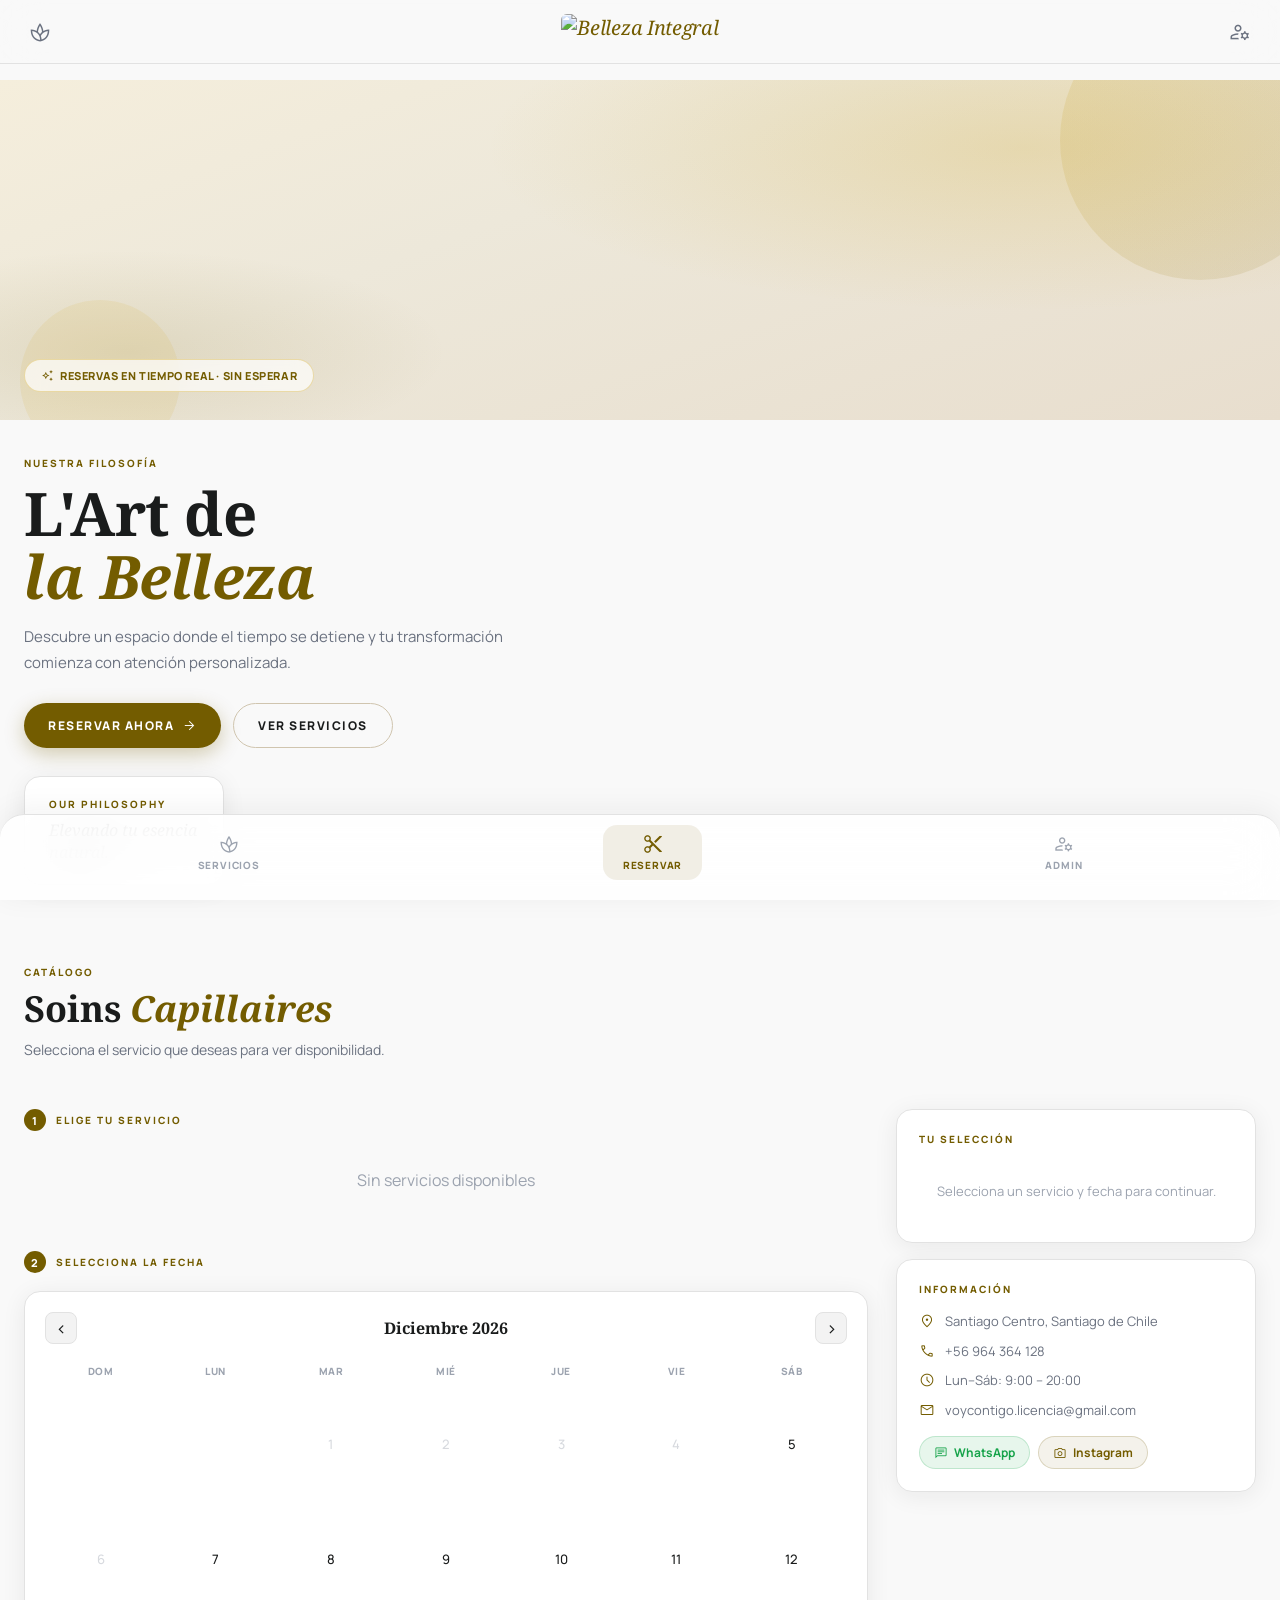
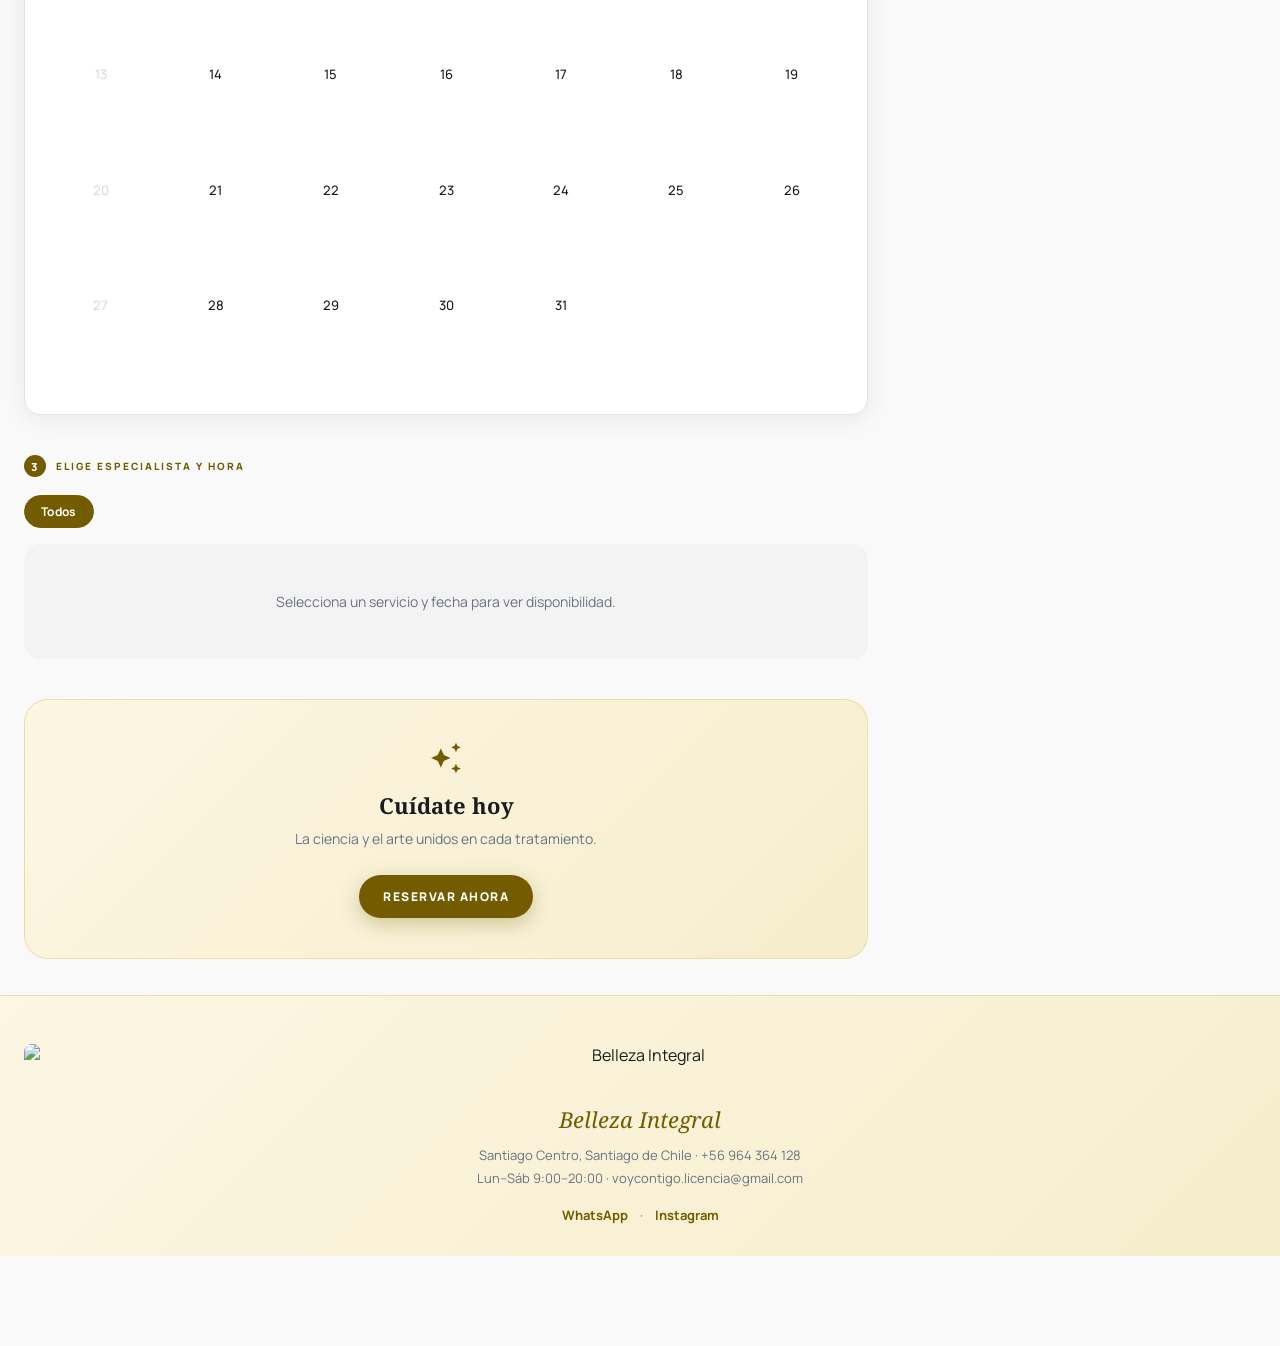
==== commit 55bb6bc9: "index.html" ====
--- a/index.html
+++ b/index.html
@@ -3,11 +3,12 @@
 <head>
 <meta charset="UTF-8">
 <meta name="viewport" content="width=device-width,initial-scale=1.0">
-<meta name="theme-color" content="#C9A84C">
+<meta name="theme-color" content="#f9f9f9">
 <meta name="description" content="Reserva tu hora en Belleza Integral. Coloración, maquillaje, depilación y más.">
 <title>Belleza Integral — Reservas Online</title>
 <link rel="preconnect" href="https://fonts.googleapis.com">
-<link href="https://fonts.googleapis.com/css2?family=Inter:wght@300;400;500;600;700;800&display=swap" rel="stylesheet">
+<link href="https://fonts.googleapis.com/css2?family=Noto+Serif:ital,wght@0,400;0,700;1,400&family=Manrope:wght@300;400;600;800&display=swap" rel="stylesheet">
+<link href="https://fonts.googleapis.com/css2?family=Material+Symbols+Outlined:wght,FILL@100..700,0..1&display=swap" rel="stylesheet">
 <link rel="stylesheet" href="css/styles.css">
 </head>
 <body>
@@ -21,71 +22,81 @@
 <!-- TOAST -->
 <div class="toast-error" id="toast-error"></div>
 
-<!-- NAVBAR -->
-<nav class="navbar">
-  <div class="nav-brand">
-    <span id="nav-logo" class="nav-logo">✨</span>
-    <span class="nav-nombre" id="nav-title">Belleza Integral</span>
-  </div>
-  <div class="nav-links">
-    <a class="nav-link" href="#servicios">Servicios</a>
-    <a class="nav-link" href="#reservar">Reservar</a>
-    <a class="nav-link" href="#contacto">Contacto</a>
-    <a class="nav-link nav-link--admin" href="dashboard.html">Admin</a>
-  </div>
-</nav>
-
-<!-- HERO -->
-<section class="hero">
-  <div class="hero-chip">✨ Reservas en tiempo real · Sin esperar</div>
-  <h1>Tu Belleza,<br>a un click</h1>
-  <p class="hero-sub">Elige tu servicio, especialista y horario. Confirmación instantánea por email.</p>
-  <div class="hero-ctas">
-    <button class="btn-primary" onclick="document.getElementById('reservar').scrollIntoView({behavior:'smooth'})">
-      Reservar Ahora →
-    </button>
-    <button class="btn-secondary" onclick="document.getElementById('servicios').scrollIntoView({behavior:'smooth'})">
-      Ver Servicios
-    </button>
-  </div>
-</section>
-
-<!-- PANTALLA PRINCIPAL DE RESERVAS -->
+<!-- TOP APP BAR -->
+<header class="navbar">
+  <button class="nav-icon-btn" onclick="document.getElementById('servicios').scrollIntoView({behavior:'smooth'})">
+    <span class="material-symbols-outlined">spa</span>
+  </button>
+  <div class="nav-brand" id="nav-brand">
+    <span class="nav-nombre">Belleza Integral</span>
+  </div>
+  <a class="nav-icon-btn" href="dashboard.html">
+    <span class="material-symbols-outlined">manage_accounts</span>
+  </a>
+</header>
+
+<!-- PANTALLA PRINCIPAL -->
 <div id="reservas-screen">
 
-  <!-- SECCIÓN SERVICIOS (vista previa) -->
-  <section id="servicios" style="max-width:1280px;margin:0 auto;padding:48px 24px 0">
-    <h2 style="font-size:clamp(22px,4vw,32px);font-weight:800;margin-bottom:8px">
-      Nuestros <span style="color:var(--gold-lt)">Servicios</span>
-    </h2>
-    <p style="color:var(--muted);margin-bottom:0">Selecciona el servicio que deseas para ver disponibilidad.</p>
+  <!-- HERO -->
+  <section class="hero" id="inicio">
+    <div class="hero-visual">
+      <div class="hero-gradient-bg"></div>
+      <div class="hero-badge">
+        <span class="material-symbols-outlined" style="font-size:13px;vertical-align:-2px">auto_awesome</span>
+        Reservas en tiempo real · Sin esperar
+      </div>
+    </div>
+    <div class="hero-copy">
+      <p class="hero-overline">Nuestra Filosofía</p>
+      <h1 class="hero-title">L'Art de<br><em>la Belleza</em></h1>
+      <p class="hero-sub">Descubre un espacio donde el tiempo se detiene y tu transformación comienza con atención personalizada.</p>
+      <div class="hero-ctas">
+        <button class="btn-primary" onclick="document.getElementById('reservar').scrollIntoView({behavior:'smooth'})">
+          Reservar Ahora
+          <span class="material-symbols-outlined" style="font-size:15px;vertical-align:-2px">arrow_forward</span>
+        </button>
+        <button class="btn-ghost" onclick="document.getElementById('servicios').scrollIntoView({behavior:'smooth'})">
+          Ver Servicios
+        </button>
+      </div>
+    </div>
+    <div class="hero-stat-card">
+      <p class="hero-stat-label">Our Philosophy</p>
+      <p class="hero-stat-quote">Elevando tu esencia natural.</p>
+    </div>
+  </section>
+
+  <!-- SERVICIOS HEADER -->
+  <section id="servicios" class="section-header">
+    <p class="section-overline">Catálogo</p>
+    <h2 class="section-title">Soins <em>Capillaires</em></h2>
+    <p class="section-sub">Selecciona el servicio que deseas para ver disponibilidad.</p>
   </section>
 
   <!-- LAYOUT RESERVAS -->
   <section id="reservar" class="reservas-layout">
 
-    <!-- COLUMNA PRINCIPAL -->
     <div class="reservas-main">
 
-      <!-- PASO 1: SERVICIO -->
+      <!-- PASO 1 -->
       <div class="paso" id="paso-servicio">
         <div class="paso-titulo" data-paso="1">Elige tu servicio</div>
         <div id="servicios-grid">
-          <!-- Renderizado por app.js -->
-          <div style="padding:40px;text-align:center;color:var(--hint)">Cargando servicios…</div>
-        </div>
-      </div>
-
-      <!-- PASO 2: FECHA -->
+          <div style="padding:48px;text-align:center;color:var(--muted)">Cargando servicios…</div>
+        </div>
+      </div>
+
+      <!-- PASO 2 -->
       <div class="paso" id="paso-fecha">
         <div class="paso-titulo" data-paso="2">Selecciona la fecha</div>
-        <div style="background:var(--card);border:1px solid var(--border);border-radius:var(--r-lg);padding:20px">
+        <div class="cal-card">
           <div id="calendario"></div>
-          <div id="fecha-display" style="text-align:center;margin-top:12px;font-size:13px;color:var(--gold);font-weight:600;min-height:20px"></div>
-        </div>
-      </div>
-
-      <!-- PASO 3: BARBERO Y HORA -->
+          <div id="fecha-display" class="fecha-display-txt"></div>
+        </div>
+      </div>
+
+      <!-- PASO 3 -->
       <div class="paso" id="paso-hora">
         <div class="paso-titulo" data-paso="3">Elige especialista y hora</div>
         <div id="empleados-filtro" style="margin-bottom:16px"></div>
@@ -94,6 +105,15 @@
         </div>
       </div>
 
+      <!-- BANNER EDITORIAL -->
+      <div class="editorial-banner">
+        <span class="material-symbols-outlined editorial-banner-icon">auto_awesome</span>
+        <h3 class="editorial-banner-title">Cuídate hoy</h3>
+        <p class="editorial-banner-sub">La ciencia y el arte unidos en cada tratamiento.</p>
+        <button class="btn-primary" onclick="document.getElementById('reservar').scrollIntoView({behavior:'smooth'})">
+          Reservar Ahora
+        </button>
+      </div>
     </div>
 
     <!-- SIDEBAR -->
@@ -104,16 +124,33 @@
           <p class="resumen-placeholder">Selecciona un servicio y fecha para continuar.</p>
         </div>
       </div>
-
-      <!-- Info del negocio -->
       <div class="sidebar-card" id="contacto">
         <div class="sidebar-titulo">Información</div>
-        <div style="font-size:13px;color:var(--muted);line-height:1.8">
-          <p>📍 Santiago Centro, Santiago de Chile</p>
-          <p>📞 +56 964 364 128</p>
-          <p>⏰ Lun–Sáb: 9:00 – 20:00</p>
-          <p>📧 voycontigo.licencia@gmail.com</p>
-          <p><a href="https://wa.me/56964364128" target="_blank" style="color:var(--accent);text-decoration:none">💬 WhatsApp</a> &nbsp;·&nbsp; <a href="https://www.instagram.com/bellezaintegral.liz?igsh=MWNua2d1d2R3aW83bA==" target="_blank" style="color:var(--accent);text-decoration:none">📸 Instagram</a></p>
+        <div class="contact-list">
+          <div class="contact-item">
+            <span class="material-symbols-outlined contact-icon">location_on</span>
+            <span>Santiago Centro, Santiago de Chile</span>
+          </div>
+          <div class="contact-item">
+            <span class="material-symbols-outlined contact-icon">call</span>
+            <span>+56 964 364 128</span>
+          </div>
+          <div class="contact-item">
+            <span class="material-symbols-outlined contact-icon">schedule</span>
+            <span>Lun–Sáb: 9:00 – 20:00</span>
+          </div>
+          <div class="contact-item">
+            <span class="material-symbols-outlined contact-icon">mail</span>
+            <span>voycontigo.licencia@gmail.com</span>
+          </div>
+          <div class="contact-social">
+            <a href="https://wa.me/56964364128" target="_blank" class="social-btn social-btn--wa">
+              <span class="material-symbols-outlined" style="font-size:14px">chat</span>WhatsApp
+            </a>
+            <a href="https://www.instagram.com/bellezaintegral.liz?igsh=MWNua2d1d2R3aW83bA==" target="_blank" class="social-btn social-btn--ig">
+              <span class="material-symbols-outlined" style="font-size:14px">photo_camera</span>Instagram
+            </a>
+          </div>
         </div>
       </div>
     </div>
@@ -121,17 +158,14 @@
   </section>
 </div>
 
-<!-- PANTALLA DE CONFIRMACIÓN -->
+<!-- CONFIRMACIÓN -->
 <div id="confirmacion-screen" style="display:none">
   <div class="conf-screen">
-    <div id="confirm-logo" style="margin-bottom:8px"></div>
     <div class="conf-icon">🎉</div>
     <h2>¡Reserva Confirmada!</h2>
-    <p style="color:var(--muted);margin-bottom:8px">Tu número de reserva es:</p>
+    <p class="conf-sub">Tu número de reserva es:</p>
     <div class="conf-id" id="conf-id">—</div>
-    <p style="color:var(--muted);font-size:14px;margin-bottom:20px">
-      Recibirás un email de confirmación. También se agregó a Google Calendar.
-    </p>
+    <p class="conf-note">Recibirás un email de confirmación. También se agregó a Google Calendar.</p>
     <div class="conf-detalles">
       <div class="conf-item"><span>Cliente</span><strong id="conf-nombre">—</strong></div>
       <div class="conf-item"><span>Servicio</span><strong id="conf-srv">—</strong></div>
@@ -139,7 +173,7 @@
       <div class="conf-item"><span>Fecha</span><strong id="conf-fecha">—</strong></div>
       <div class="conf-item"><span>Hora</span><strong id="conf-hora">—</strong></div>
     </div>
-    <button class="btn-primary" style="margin-top:20px" onclick="nuevaReserva()">
+    <button class="btn-primary" style="margin-top:24px" onclick="nuevaReserva()">
       Hacer otra reserva
     </button>
   </div>
@@ -147,43 +181,62 @@
 
 <!-- FOOTER -->
 <footer>
-  <div id="footer-logo" style="margin-bottom:12px"></div>
-  <div class="footer-nombre" id="footer-name">✨ Belleza Integral</div>
+  <div class="footer-logo-wrap" id="footer-logo-wrap">
+    <span class="footer-logo-emoji">✨</span>
+  </div>
+  <div class="footer-nombre">Belleza Integral</div>
   <div class="footer-info">
     Santiago Centro, Santiago de Chile · +56 964 364 128<br>
     Lun–Sáb 9:00–20:00 · voycontigo.licencia@gmail.com
   </div>
+  <div class="footer-social-row">
+    <a href="https://wa.me/56964364128" target="_blank" class="footer-link">WhatsApp</a>
+    <span>·</span>
+    <a href="https://www.instagram.com/bellezaintegral.liz?igsh=MWNua2d1d2R3aW83bA==" target="_blank" class="footer-link">Instagram</a>
+  </div>
 </footer>
 
-<!-- MODAL DE RESERVA -->
+<!-- BOTTOM NAV -->
+<nav class="bottom-nav">
+  <button class="bnav-item" onclick="document.getElementById('servicios').scrollIntoView({behavior:'smooth'})">
+    <span class="material-symbols-outlined bnav-icon">spa</span>
+    <span class="bnav-label">Servicios</span>
+  </button>
+  <button class="bnav-item bnav-item--active" onclick="document.getElementById('reservar').scrollIntoView({behavior:'smooth'})">
+    <span class="material-symbols-outlined bnav-icon">content_cut</span>
+    <span class="bnav-label">Reservar</span>
+  </button>
+  <a class="bnav-item" href="dashboard.html">
+    <span class="material-symbols-outlined bnav-icon">manage_accounts</span>
+    <span class="bnav-label">Admin</span>
+  </a>
+</nav>
+
+<!-- MODAL -->
 <div class="modal-back" id="modal-reserva">
   <div class="modal">
     <div class="modal-header">
-      <h3>✨ Confirmar Reserva</h3>
-      <button class="modal-close" onclick="cerrarModal()">✕</button>
+      <h3>Confirmar Reserva</h3>
+      <button class="modal-close" onclick="cerrarModal()">
+        <span class="material-symbols-outlined" style="font-size:18px">close</span>
+      </button>
     </div>
     <div class="modal-body">
-
-      <!-- Resumen -->
       <div class="modal-resumen">
         <div class="modal-res-item"><span>Servicio</span><strong id="modal-srv">—</strong></div>
         <div class="modal-res-item"><span>Especialista</span><strong id="modal-barbero">—</strong></div>
         <div class="modal-res-item"><span>Fecha</span><strong id="modal-fecha">—</strong></div>
         <div class="modal-res-item"><span>Hora</span><strong id="modal-hora">—</strong></div>
-        <div class="modal-res-item"><span>Precio</span><strong id="modal-precio" style="color:var(--gold-lt)">—</strong></div>
-      </div>
-
-      <!-- Sesión (solo tatuajes) -->
+        <div class="modal-res-item"><span>Precio</span><strong id="modal-precio" style="color:var(--primary)">—</strong></div>
+      </div>
       <div id="sesion-group" style="display:none" class="form-group">
         <label class="form-label">N° de Sesión</label>
         <select class="form-input form-select" id="sesion-num"></select>
       </div>
-
-      <!-- Formulario cliente -->
       <div class="form-2col">
         <div class="form-group">
           <label class="form-label">Nombre *</label>
-          <input class="form-input" id="inp-nombre" type="text" placeholder="Juan Pérez" autocomplete="name">
+          <input class="form-input" id="inp-nombre" type="text" placeholder="María González" autocomplete="name">
         </div>
         <div class="form-group">
           <label class="form-label">Teléfono</label>
@@ -196,11 +249,11 @@
       </div>
       <div class="form-group">
         <label class="form-label">Notas (opcional)</label>
-        <textarea class="form-input form-textarea" id="inp-notas" placeholder="Estilo de corte, referencia, etc."></textarea>
-      </div>
-
+        <textarea class="form-input form-textarea" id="inp-notas" placeholder="Referencias, consultas, etc."></textarea>
+      </div>
       <button class="btn-confirmar" onclick="confirmarReserva()">
-        ✅ Confirmar Reserva
+        Confirmar Reserva
+        <span class="material-symbols-outlined" style="font-size:15px;vertical-align:-2px">check_circle</span>
       </button>
     </div>
   </div>
@@ -209,5 +262,15 @@
 <script src="js/api.js"></script>
 <script src="js/calendar.js"></script>
 <script src="js/app.js"></script>
+<script>
+window.addEventListener('load', function() {
+  if (typeof LOGO_URL !== 'undefined' && LOGO_URL) {
+    var brand = document.getElementById('nav-brand');
+    if (brand) brand.innerHTML = '<img src="' + LOGO_URL + '" alt="Belleza Integral" class="nav-logo-img">';
+    var fw = document.getElementById('footer-logo-wrap');
+    if (fw) fw.innerHTML = '<img src="' + LOGO_URL + '" alt="Belleza Integral" class="footer-logo-img">';
+  }
+});
+</script>
 </body>
 </html>
--- a/css/styles.css
+++ b/css/styles.css
@@ -1,22 +1,50 @@
 /* ================================================================
-   BARBERÍA PRO — css/styles.css
-   Diseño moderno tipo SaaS
+   BELLEZA INTEGRAL — css/styles.css
+   Estética editorial luxury · Noto Serif + Manrope · Light mode
    ================================================================ */
 
-/* ── RESET Y BASE ─────────────────────────────────────────────*/
+/* ── RESET ──────────────────────────────────────────────────── */
 *,*::before,*::after{box-sizing:border-box;margin:0;padding:0}
 html{scroll-behavior:smooth;font-size:16px}
-body{font-family:'Inter',system-ui,-apple-system,sans-serif;background:#0A0A0F;color:#E2E8F0;min-height:100vh;-webkit-font-smoothing:antialiased}
+body{
+  font-family:'Manrope',system-ui,sans-serif;
+  background:#f9f9f9;color:#1a1c1c;
+  min-height:100vh;
+  -webkit-font-smoothing:antialiased;
+  padding-bottom:90px; /* room for bottom nav */
+}
 
 :root{
-  --gold:#C9A84C;--gold-lt:#E5C97A;--gold-dk:#8B6914;
-  --dark:#0A0A0F;--dark2:#111118;--card:#16161F;--card2:#1E1E2A;
-  --border:#2A2A3A;--border2:#363650;
-  --text:#E2E8F0;--muted:#94A3B8;--hint:#64748B;
-  --success:#22C55E;--danger:#EF4444;--info:#3B82F6;--warn:#F59E0B;
+  /* Brand */
+  --primary:#735c00;
+  --primary-lt:#d4af37;
+  --primary-dim:#e9c349;
+  --primary-bg:rgba(115,92,0,.08);
+  --primary-bg2:rgba(212,175,55,.15);
+  /* Surface */
+  --bg:#f9f9f9;
+  --surface:#ffffff;
+  --surface-low:#f3f3f3;
+  --surface-high:#eeeeee;
+  --surface-highest:#e2e2e2;
+  /* Text */
+  --text:#1a1c1c;
+  --muted:#6b7280;
+  --hint:#9ca3af;
+  /* Border */
+  --border:#e2e2e2;
+  --border2:#d0c5af;
+  /* Status */
+  --success:#16a34a;--success-bg:rgba(22,163,74,.1);
+  --danger:#ba1a1a;--danger-bg:rgba(186,26,26,.1);
+  --info:#415ba4;--info-bg:rgba(65,91,164,.1);
+  --warn:#92400e;--warn-bg:rgba(146,64,14,.1);
+  /* Radii */
   --r:10px;--r-lg:16px;--r-xl:24px;
-  --shadow:0 4px 24px rgba(0,0,0,.4);
-  --shadow-lg:0 20px 60px rgba(0,0,0,.6);
+  /* Shadows */
+  --shadow:0 4px 24px rgba(26,28,28,.07);
+  --shadow-lg:0 24px 48px rgba(26,28,28,.12);
+  --shadow-xl:0 40px 80px rgba(26,28,28,.16);
 }
 
 img{display:block;max-width:100%}
@@ -24,418 +52,714 @@
 input,textarea,select{font-family:inherit;outline:none}
 a{color:inherit;text-decoration:none}
 
-/* ── SCROLLBAR ─────────────────────────────────────────────── */
+/* Material Symbols config */
+.material-symbols-outlined{
+  font-variation-settings:'FILL' 0,'wght' 300,'GRAD' 0,'opsz' 24;
+  user-select:none;
+}
+
+/* ── SCROLLBAR ───────────────────────────────────────────────*/
 ::-webkit-scrollbar{width:4px;height:4px}
-::-webkit-scrollbar-track{background:var(--dark2)}
-::-webkit-scrollbar-thumb{background:var(--gold-dk);border-radius:2px}
-
-/* ── NAVBAR ─────────────────────────────────────────────────── */
+::-webkit-scrollbar-track{background:var(--surface-low)}
+::-webkit-scrollbar-thumb{background:var(--border2);border-radius:2px}
+
+/* ── TOP NAVBAR ──────────────────────────────────────────────*/
 .navbar{
-  position:sticky;top:0;z-index:100;
-  background:rgba(10,10,15,.92);
-  backdrop-filter:blur(20px);
+  position:fixed;top:0;z-index:100;
+  width:100%;height:64px;
+  background:rgba(249,249,249,.75);
+  backdrop-filter:blur(20px);-webkit-backdrop-filter:blur(20px);
   border-bottom:1px solid var(--border);
-  padding:0 24px;height:64px;
   display:flex;align-items:center;justify-content:space-between;
-}
-.nav-brand{display:flex;align-items:center;gap:10px}
-.nav-logo{font-size:24px}
-.nav-nombre{font-size:18px;font-weight:700;color:var(--gold-lt);letter-spacing:.5px}
-.nav-links{display:flex;gap:4px}
-.nav-link{color:var(--muted);font-size:14px;font-weight:500;padding:8px 14px;
-  border-radius:8px;transition:all .18s;cursor:pointer}
-.nav-link:hover{color:var(--text);background:rgba(255,255,255,.06)}
-.nav-link--admin{color:var(--gold);border:1px solid rgba(201,168,76,.3);
-  padding:8px 16px;border-radius:8px;transition:all .2s}
-.nav-link--admin:hover{background:rgba(201,168,76,.1)}
-@media(max-width:600px){.nav-links{display:none}}
-
-/* ── HERO ───────────────────────────────────────────────────── */
+  padding:0 20px;
+}
+.nav-icon-btn{
+  width:40px;height:40px;border-radius:50%;
+  background:transparent;border:none;cursor:pointer;
+  display:flex;align-items:center;justify-content:center;
+  color:var(--muted);transition:all .2s;
+}
+.nav-icon-btn:hover{background:var(--surface-high);color:var(--primary)}
+.nav-brand{
+  display:flex;align-items:center;
+  font-family:'Noto Serif',serif;
+  font-size:20px;font-style:italic;
+  color:var(--primary);letter-spacing:-.3px;
+}
+.nav-nombre{font-family:'Noto Serif',serif;font-style:italic;color:var(--primary)}
+.nav-logo-img{height:36px;object-fit:contain;border-radius:6px}
+
+/* ── HERO ────────────────────────────────────────────────────*/
 .hero{
-  background:radial-gradient(ellipse 80% 60% at 50% -10%,rgba(201,168,76,.15),transparent 60%),
-             linear-gradient(180deg,#0A0A0F 0%,#111118 100%);
-  padding:clamp(60px,10vw,120px) 24px clamp(48px,8vw,80px);
-  text-align:center;border-bottom:1px solid var(--border);
-}
-.hero-chip{
-  display:inline-flex;align-items:center;gap:8px;
-  background:rgba(201,168,76,.1);border:1px solid rgba(201,168,76,.3);
-  color:var(--gold-lt);padding:6px 16px;border-radius:20px;
-  font-size:12px;font-weight:600;letter-spacing:.5px;margin-bottom:24px;
-}
-.hero h1{
-  font-size:clamp(36px,7vw,72px);font-weight:800;
-  background:linear-gradient(135deg,#fff 30%,var(--gold-lt));
-  -webkit-background-clip:text;-webkit-text-fill-color:transparent;
-  line-height:1.08;margin-bottom:16px;
-}
-.hero-sub{color:var(--muted);font-size:clamp(16px,2.5vw,20px);
-  max-width:560px;margin:0 auto 36px;line-height:1.65}
-.hero-ctas{display:flex;gap:12px;justify-content:center;flex-wrap:wrap}
+  padding-top:80px;
+  position:relative;overflow:hidden;
+}
+.hero-visual{
+  position:relative;
+  background:linear-gradient(160deg,#f5eedc 0%,#ede8da 40%,#e8dece 100%);
+  min-height:340px;
+  display:flex;align-items:flex-end;
+  padding:28px 24px;
+  overflow:hidden;
+}
+.hero-gradient-bg{
+  position:absolute;inset:0;
+  background:
+    radial-gradient(ellipse 70% 80% at 80% 20%, rgba(212,175,55,.25), transparent 60%),
+    radial-gradient(ellipse 50% 60% at 10% 80%, rgba(115,92,0,.12), transparent 50%);
+}
+/* Decorative circles */
+.hero-visual::before{
+  content:'';position:absolute;
+  width:280px;height:280px;border-radius:50%;
+  background:linear-gradient(135deg,rgba(212,175,55,.2),rgba(115,92,0,.1));
+  right:-60px;top:-80px;
+}
+.hero-visual::after{
+  content:'';position:absolute;
+  width:160px;height:160px;border-radius:50%;
+  background:rgba(212,175,55,.12);
+  left:20px;bottom:-40px;
+}
+.hero-badge{
+  position:relative;z-index:2;
+  display:inline-flex;align-items:center;gap:6px;
+  background:rgba(255,255,255,.7);backdrop-filter:blur(10px);
+  border:1px solid rgba(212,175,55,.4);
+  color:var(--primary);padding:8px 16px;border-radius:20px;
+  font-size:11px;font-weight:800;letter-spacing:.6px;
+  text-transform:uppercase;
+}
+.hero-copy{
+  padding:36px 24px 28px;
+  max-width:600px;
+}
+.hero-overline{
+  font-size:10px;font-weight:800;letter-spacing:2px;
+  text-transform:uppercase;color:var(--primary);margin-bottom:12px;
+}
+.hero-title{
+  font-family:'Noto Serif',serif;
+  font-size:clamp(38px,8vw,60px);
+  line-height:1.05;letter-spacing:-.5px;
+  color:var(--text);margin-bottom:16px;
+}
+.hero-title em{color:var(--primary);font-style:italic}
+.hero-sub{
+  color:var(--muted);font-size:15px;line-height:1.7;
+  margin-bottom:28px;max-width:480px;
+}
+.hero-ctas{display:flex;gap:12px;flex-wrap:wrap}
+.hero-stat-card{
+  margin:0 24px 32px;
+  background:var(--surface);border-radius:var(--r-lg);
+  padding:20px 24px;box-shadow:var(--shadow);
+  border:1px solid var(--border);
+  max-width:200px;
+}
+.hero-stat-label{
+  font-size:10px;font-weight:800;letter-spacing:2px;
+  text-transform:uppercase;color:var(--primary);margin-bottom:8px;
+}
+.hero-stat-quote{
+  font-family:'Noto Serif',serif;
+  font-size:16px;line-height:1.4;color:var(--text);font-style:italic;
+}
+
+/* ── SECTION HEADER ──────────────────────────────────────────*/
+.section-header{
+  padding:48px 24px 12px;
+  max-width:1280px;margin:0 auto;
+}
+.section-overline{
+  font-size:10px;font-weight:800;letter-spacing:2px;
+  text-transform:uppercase;color:var(--primary);margin-bottom:10px;
+}
+.section-title{
+  font-family:'Noto Serif',serif;
+  font-size:clamp(26px,5vw,36px);color:var(--text);
+  line-height:1.1;margin-bottom:10px;
+}
+.section-title em{color:var(--primary);font-style:italic}
+.section-sub{color:var(--muted);font-size:14px;line-height:1.65}
 
 /* ── BOTONES ─────────────────────────────────────────────────*/
 .btn-primary{
-  background:linear-gradient(135deg,var(--gold),var(--gold-lt));
-  color:#0A0A0F;font-weight:700;font-size:15px;
-  padding:13px 28px;border-radius:var(--r);
-  box-shadow:0 6px 24px rgba(201,168,76,.35);transition:all .22s;
-}
-.btn-primary:hover{transform:translateY(-2px);box-shadow:0 10px 32px rgba(201,168,76,.5)}
-.btn-secondary{
-  background:rgba(255,255,255,.06);border:1px solid var(--border2);
-  color:var(--text);font-weight:600;font-size:15px;
-  padding:13px 28px;border-radius:var(--r);transition:all .22s;
-}
-.btn-secondary:hover{border-color:var(--gold);color:var(--gold);background:rgba(201,168,76,.06)}
-.btn-danger{background:rgba(239,68,68,.1);border:1px solid rgba(239,68,68,.3);
-  color:var(--danger);font-size:13px;font-weight:600;padding:8px 14px;border-radius:8px;transition:all .2s}
+  display:inline-flex;align-items:center;gap:8px;
+  background:var(--primary);color:#fff;
+  font-family:'Manrope',sans-serif;
+  font-size:12px;font-weight:800;letter-spacing:1.5px;text-transform:uppercase;
+  padding:13px 24px;border-radius:9999px;
+  box-shadow:0 6px 20px rgba(115,92,0,.3);transition:all .22s;
+}
+.btn-primary:hover{background:#5a4800;box-shadow:0 10px 28px rgba(115,92,0,.45);transform:translateY(-1px)}
+.btn-ghost{
+  display:inline-flex;align-items:center;gap:8px;
+  background:transparent;
+  border:1.5px solid var(--border2);
+  color:var(--text);
+  font-size:12px;font-weight:800;letter-spacing:1.5px;text-transform:uppercase;
+  padding:13px 24px;border-radius:9999px;transition:all .22s;
+}
+.btn-ghost:hover{border-color:var(--primary);color:var(--primary);background:var(--primary-bg)}
+.btn-danger{
+  background:var(--danger-bg);border:1px solid rgba(186,26,26,.25);
+  color:var(--danger);font-size:13px;font-weight:700;
+  padding:8px 14px;border-radius:8px;transition:all .2s;
+}
 .btn-danger:hover{background:var(--danger);color:#fff}
-.btn-success{background:rgba(34,197,94,.1);border:1px solid rgba(34,197,94,.3);
-  color:var(--success);font-size:13px;font-weight:600;padding:8px 14px;border-radius:8px;transition:all .2s}
+.btn-success{
+  background:var(--success-bg);border:1px solid rgba(22,163,74,.25);
+  color:var(--success);font-size:13px;font-weight:700;
+  padding:8px 14px;border-radius:8px;transition:all .2s;
+}
 .btn-success:hover{background:var(--success);color:#fff}
 
 /* ── LAYOUT RESERVAS ─────────────────────────────────────────*/
 .reservas-layout{
-  max-width:1280px;margin:0 auto;padding:40px 24px;
-  display:grid;grid-template-columns:1fr 380px;gap:28px;
+  max-width:1280px;margin:0 auto;padding:36px 24px;
+  display:grid;grid-template-columns:1fr 360px;gap:28px;
 }
 @media(max-width:900px){.reservas-layout{grid-template-columns:1fr}}
-
-.reservas-main{}
-.reservas-sidebar{
-  position:sticky;top:80px;height:fit-content;
-}
+.reservas-sidebar{position:sticky;top:80px;height:fit-content}
 
 /* ── PASOS ───────────────────────────────────────────────────*/
-.paso{margin-bottom:36px}
+.paso{margin-bottom:40px}
 .paso-titulo{
-  font-size:11px;font-weight:700;color:var(--gold);
-  text-transform:uppercase;letter-spacing:1.5px;
-  margin-bottom:16px;display:flex;align-items:center;gap:8px;
+  font-size:10px;font-weight:800;color:var(--primary);
+  text-transform:uppercase;letter-spacing:2px;
+  margin-bottom:18px;display:flex;align-items:center;gap:10px;
 }
 .paso-titulo::before{
   content:attr(data-paso);
-  background:var(--gold);color:#0A0A0F;
+  background:var(--primary);color:#fff;
   width:22px;height:22px;border-radius:50%;
   display:flex;align-items:center;justify-content:center;
   font-size:11px;font-weight:800;flex-shrink:0;
 }
 
 /* ── SERVICIOS ───────────────────────────────────────────────*/
-.srv-categoria{margin-bottom:20px}
-.srv-cat-titulo{font-size:12px;color:var(--hint);text-transform:uppercase;
-  letter-spacing:1px;margin-bottom:10px;font-weight:600}
+.srv-categoria{margin-bottom:24px}
+.srv-cat-titulo{
+  font-size:10px;color:var(--hint);text-transform:uppercase;
+  letter-spacing:1.5px;margin-bottom:12px;font-weight:800;
+}
 .srv-lista{display:flex;flex-direction:column;gap:8px}
 .srv-card{
-  background:var(--card);border:1px solid var(--border);border-radius:var(--r);
-  padding:14px 16px;display:flex;align-items:center;justify-content:space-between;
-  cursor:pointer;transition:all .2s;
-}
-.srv-card:hover{border-color:var(--gold-dk);background:var(--card2)}
-.srv-card--sel{border-color:var(--gold)!important;background:rgba(201,168,76,.08)!important}
-.srv-card-nombre{font-weight:600;font-size:14px;margin-bottom:4px}
-.srv-card-detalles{display:flex;gap:12px;font-size:12px;color:var(--muted)}
-.srv-duracion::before{content:''}
-.srv-precio{color:var(--gold-lt);font-weight:600}
-.srv-sesion{font-size:11px;background:rgba(59,130,246,.15);color:var(--info);
-  padding:2px 7px;border-radius:4px;font-weight:600}
-.srv-skill{font-size:11px;background:rgba(139,92,246,.15);color:#A78BFA;
-  padding:2px 7px;border-radius:4px;font-weight:600}
+  background:var(--surface-low);border:1px solid transparent;
+  border-radius:var(--r-lg);padding:16px 18px;
+  display:flex;align-items:center;justify-content:space-between;
+  cursor:pointer;transition:all .22s;
+}
+.srv-card:hover{
+  background:var(--surface);border-color:var(--border2);
+  box-shadow:var(--shadow);transform:translateY(-1px);
+}
+.srv-card--sel{
+  background:var(--surface)!important;
+  border-color:var(--primary)!important;
+  box-shadow:0 0 0 3px var(--primary-bg)!important;
+}
+.srv-card-nombre{font-weight:700;font-size:15px;margin-bottom:5px;color:var(--text)}
+.srv-card-detalles{display:flex;gap:12px;font-size:12px;color:var(--muted);flex-wrap:wrap}
+.srv-precio{color:var(--primary);font-weight:700}
+.srv-sesion{
+  font-size:10px;background:var(--info-bg);color:var(--info);
+  padding:2px 8px;border-radius:4px;font-weight:700;
+}
+.srv-skill{
+  font-size:10px;background:rgba(139,92,246,.1);color:#7c3aed;
+  padding:2px 8px;border-radius:4px;font-weight:700;
+}
 .srv-card-check{
-  width:22px;height:22px;border-radius:50%;border:2px solid var(--border2);
-  display:flex;align-items:center;justify-content:center;font-size:12px;
-  color:transparent;transition:all .2s;flex-shrink:0;
-}
-.srv-card-check.activo{background:var(--gold);border-color:var(--gold);color:#0A0A0F}
-
-/* ── FILTRO EMPLEADOS ────────────────────────────────────────*/
-.empleados-filtro{display:flex;gap:8px;flex-wrap:wrap;margin-bottom:20px}
+  width:24px;height:24px;border-radius:50%;
+  border:2px solid var(--border2);
+  display:flex;align-items:center;justify-content:center;
+  font-size:12px;color:transparent;transition:all .2s;flex-shrink:0;
+}
+.srv-card-check.activo{background:var(--primary);border-color:var(--primary);color:#fff}
+
+/* ── CALENDARIO ──────────────────────────────────────────────*/
+.cal-card{
+  background:var(--surface);border:1px solid var(--border);
+  border-radius:var(--r-lg);padding:20px;
+  box-shadow:var(--shadow);
+}
+.fecha-display-txt{
+  text-align:center;margin-top:14px;font-size:13px;
+  color:var(--primary);font-weight:700;min-height:20px;
+}
+.cal-header{display:flex;align-items:center;justify-content:space-between;margin-bottom:14px}
+.cal-titulo{
+  font-family:'Noto Serif',serif;
+  font-size:16px;font-weight:700;color:var(--text);
+}
+.cal-nav{
+  background:var(--surface-low);border:1px solid var(--border);
+  color:var(--text);width:32px;height:32px;border-radius:8px;
+  font-size:18px;display:flex;align-items:center;justify-content:center;
+  transition:all .18s;cursor:pointer;
+}
+.cal-nav:hover{border-color:var(--primary);color:var(--primary);background:var(--primary-bg)}
+.cal-grid{display:grid;grid-template-columns:repeat(7,1fr);gap:4px}
+.cal-dia-nombre{
+  text-align:center;font-size:10px;color:var(--hint);
+  font-weight:800;padding:6px 0;text-transform:uppercase;letter-spacing:.5px;
+}
+.cal-dia{
+  aspect-ratio:1;border-radius:10px;display:flex;
+  align-items:center;justify-content:center;
+  font-size:13px;font-weight:500;transition:all .18s;
+}
+.cal-dia--activo{cursor:pointer;color:var(--text)}
+.cal-dia--activo:hover{background:var(--primary-bg2);color:var(--primary)}
+.cal-dia--disabled{color:var(--hint);opacity:.4}
+.cal-dia--seleccionado{background:var(--primary)!important;color:#fff!important;font-weight:800}
+
+/* ── FILTRO ESPECIALISTAS ────────────────────────────────────*/
+.empleados-filtro{display:flex;gap:8px;flex-wrap:wrap}
 .emp-filtro-btn{
-  padding:7px 14px;border-radius:20px;font-size:13px;font-weight:600;
-  background:transparent;border:1.5px solid var(--border2);color:var(--muted);
-  transition:all .2s;cursor:pointer;
-}
-.emp-filtro-btn:hover,.emp-filtro-btn.activo{color:var(--text);border-color:var(--gold);
-  background:rgba(201,168,76,.08)}
-.emp-filtro-btn--all.activo{background:var(--gold);border-color:var(--gold);color:#0A0A0F}
-
-/* ── CALENDARIO ──────────────────────────────────────────────*/
-.cal-header{display:flex;align-items:center;justify-content:space-between;margin-bottom:12px}
-.cal-titulo{font-size:15px;font-weight:700;color:var(--text)}
-.cal-nav{background:var(--card2);border:1px solid var(--border);color:var(--text);
-  width:32px;height:32px;border-radius:8px;font-size:18px;
-  display:flex;align-items:center;justify-content:center;transition:all .18s}
-.cal-nav:hover{border-color:var(--gold);color:var(--gold)}
-.cal-grid{display:grid;grid-template-columns:repeat(7,1fr);gap:4px}
-.cal-dia-nombre{text-align:center;font-size:11px;color:var(--hint);
-  font-weight:600;padding:6px 0;text-transform:uppercase}
-.cal-dia{
-  aspect-ratio:1;border-radius:8px;display:flex;align-items:center;
-  justify-content:center;font-size:13px;font-weight:500;transition:all .18s;
-}
-.cal-dia--activo{cursor:pointer;color:var(--text)}
-.cal-dia--activo:hover{background:rgba(201,168,76,.15);color:var(--gold-lt)}
-.cal-dia--disabled{color:var(--hint);opacity:.4}
-.cal-dia--seleccionado{background:var(--gold)!important;color:#0A0A0F!important;font-weight:700}
+  padding:7px 16px;border-radius:9999px;font-size:12px;font-weight:700;
+  background:transparent;border:1.5px solid var(--border);color:var(--muted);
+  transition:all .2s;cursor:pointer;letter-spacing:.3px;
+}
+.emp-filtro-btn:hover,.emp-filtro-btn.activo{
+  color:var(--text);border-color:var(--primary);background:var(--primary-bg);
+}
+.emp-filtro-btn--all.activo{
+  background:var(--primary);border-color:var(--primary);color:#fff;
+}
 
 /* ── SLOTS ───────────────────────────────────────────────────*/
 .slots-wrapper{display:flex;flex-direction:column;gap:20px}
-.slots-barbero{background:var(--card);border:1px solid var(--border);border-radius:var(--r-lg);overflow:hidden}
+.slots-barbero{
+  background:var(--surface);border:1px solid var(--border);
+  border-radius:var(--r-lg);overflow:hidden;box-shadow:var(--shadow);
+}
 .slots-barbero-header{
-  display:flex;align-items:center;gap:12px;padding:14px 16px;
+  display:flex;align-items:center;gap:14px;padding:16px 18px;
   border-bottom:2px solid var(--border);
 }
 .slots-barbero-avatar{
-  width:40px;height:40px;border-radius:50%;display:flex;align-items:center;
-  justify-content:center;font-size:18px;font-weight:700;color:#fff;flex-shrink:0;
-}
-.slots-barbero-nombre{font-weight:700;font-size:14px}
-.slots-barbero-skills{font-size:12px;color:var(--muted);margin-top:2px}
-.slots-horas{display:flex;flex-wrap:wrap;gap:8px;padding:14px 16px}
+  width:42px;height:42px;border-radius:50%;
+  display:flex;align-items:center;justify-content:center;
+  font-size:17px;font-weight:800;color:#fff;flex-shrink:0;
+}
+.slots-barbero-nombre{font-weight:800;font-size:14px;color:var(--text)}
+.slots-barbero-skills{font-size:11px;color:var(--muted);margin-top:2px}
+.slots-horas{display:flex;flex-wrap:wrap;gap:8px;padding:16px 18px}
 .slot-btn{
-  padding:8px 14px;border-radius:8px;font-size:13px;font-weight:600;
-  background:rgba(201,168,76,.08);border:1px solid rgba(201,168,76,.2);
-  color:var(--gold-lt);transition:all .18s;cursor:pointer;
-}
-.slot-btn:hover{background:var(--gold);color:#0A0A0F;border-color:var(--gold);transform:translateY(-1px)}
-.slots-vacio{color:var(--muted);text-align:center;padding:32px;font-size:14px}
+  padding:9px 16px;border-radius:9999px;font-size:12px;font-weight:700;
+  background:var(--primary-bg);border:1.5px solid rgba(115,92,0,.2);
+  color:var(--primary);transition:all .18s;cursor:pointer;letter-spacing:.2px;
+}
+.slot-btn:hover{
+  background:var(--primary);color:#fff;
+  border-color:var(--primary);transform:translateY(-1px);
+  box-shadow:0 4px 12px rgba(115,92,0,.25);
+}
+.slots-vacio{
+  color:var(--muted);text-align:center;
+  padding:48px 24px;font-size:14px;
+  background:var(--surface-low);border-radius:var(--r-lg);
+}
 .slots-sin-horas{color:var(--hint);font-size:13px;padding:8px 0}
 
-/* ── SIDEBAR / RESUMEN ───────────────────────────────────────*/
+/* ── EDITORIAL BANNER ────────────────────────────────────────*/
+.editorial-banner{
+  background:linear-gradient(135deg,#fdf6e3,#f5eecc);
+  border:1px solid rgba(212,175,55,.3);
+  border-radius:var(--r-xl);padding:40px 32px;
+  text-align:center;margin-top:8px;
+}
+.editorial-banner-icon{
+  font-size:36px;color:var(--primary);
+  font-variation-settings:'FILL' 1,'wght' 300,'GRAD' 0,'opsz' 40;
+  margin-bottom:14px;display:block;
+}
+.editorial-banner-title{
+  font-family:'Noto Serif',serif;
+  font-size:22px;color:var(--text);margin-bottom:8px;
+}
+.editorial-banner-sub{
+  color:var(--muted);font-size:14px;margin-bottom:24px;line-height:1.6;
+}
+
+/* ── SIDEBAR ─────────────────────────────────────────────────*/
 .sidebar-card{
-  background:var(--card);border:1px solid var(--border);border-radius:var(--r-lg);
-  padding:20px;margin-bottom:16px;
-}
-.sidebar-titulo{font-size:12px;font-weight:700;color:var(--gold);
-  text-transform:uppercase;letter-spacing:1px;margin-bottom:14px}
-.resumen-items{display:flex;flex-direction:column;gap:10px}
-.resumen-item{display:flex;justify-content:space-between;align-items:center;font-size:14px}
-.resumen-item span{color:var(--muted)}
-.resumen-item strong{color:var(--text);text-align:right;max-width:60%}
-.resumen-placeholder{color:var(--hint);font-size:13px;text-align:center;padding:16px 0}
+  background:var(--surface);border:1px solid var(--border);
+  border-radius:var(--r-lg);padding:22px;
+  margin-bottom:16px;box-shadow:var(--shadow);
+}
+.sidebar-titulo{
+  font-size:10px;font-weight:800;color:var(--primary);
+  text-transform:uppercase;letter-spacing:2px;margin-bottom:16px;
+}
+.resumen-items{display:flex;flex-direction:column;gap:12px}
+.resumen-item{
+  display:flex;justify-content:space-between;
+  align-items:center;font-size:14px;
+}
+.resumen-item span{color:var(--muted);font-size:12px}
+.resumen-item strong{color:var(--text);text-align:right;max-width:60%;font-weight:700}
+.resumen-placeholder{color:var(--hint);font-size:13px;text-align:center;padding:20px 0}
 .btn-reservar{
-  width:100%;margin-top:16px;
-  background:linear-gradient(135deg,var(--gold),var(--gold-lt));
-  color:#0A0A0F;font-weight:700;font-size:15px;
-  padding:14px;border-radius:var(--r);border:none;cursor:pointer;
-  box-shadow:0 6px 20px rgba(201,168,76,.35);transition:all .22s;
-}
-.btn-reservar:hover{transform:translateY(-2px);box-shadow:0 10px 28px rgba(201,168,76,.5)}
+  width:100%;margin-top:18px;
+  background:var(--primary);color:#fff;
+  font-family:'Manrope',sans-serif;
+  font-size:12px;font-weight:800;letter-spacing:1.5px;text-transform:uppercase;
+  padding:15px;border-radius:9999px;
+  box-shadow:0 6px 20px rgba(115,92,0,.3);transition:all .22s;
+}
+.btn-reservar:hover{background:#5a4800;transform:translateY(-1px);box-shadow:0 10px 28px rgba(115,92,0,.4)}
+
+/* ── CONTACTO SIDEBAR ────────────────────────────────────────*/
+.contact-list{display:flex;flex-direction:column;gap:10px}
+.contact-item{
+  display:flex;align-items:flex-start;gap:10px;
+  font-size:13px;color:var(--muted);line-height:1.5;
+}
+.contact-icon{font-size:16px;color:var(--primary);flex-shrink:0;margin-top:1px}
+.contact-social{display:flex;gap:8px;margin-top:6px}
+.social-btn{
+  display:inline-flex;align-items:center;gap:6px;
+  font-size:12px;font-weight:700;
+  padding:7px 14px;border-radius:9999px;transition:all .2s;
+}
+.social-btn--wa{
+  background:rgba(22,163,74,.1);color:var(--success);
+  border:1px solid rgba(22,163,74,.2);
+}
+.social-btn--wa:hover{background:var(--success);color:#fff}
+.social-btn--ig{
+  background:rgba(115,92,0,.08);color:var(--primary);
+  border:1px solid rgba(115,92,0,.2);
+}
+.social-btn--ig:hover{background:var(--primary);color:#fff}
 
 /* ── MODAL ───────────────────────────────────────────────────*/
 .modal-back{
-  position:fixed;inset:0;z-index:200;background:rgba(0,0,0,.75);
-  backdrop-filter:blur(8px);display:flex;align-items:flex-end;
+  position:fixed;inset:0;z-index:200;
+  background:rgba(26,28,28,.5);
+  backdrop-filter:blur(8px);-webkit-backdrop-filter:blur(8px);
+  display:flex;align-items:flex-end;
   visibility:hidden;opacity:0;transition:all .28s;
 }
 @media(min-width:640px){.modal-back{align-items:center;justify-content:center}}
 .modal-back.open{visibility:visible;opacity:1}
 .modal{
-  background:var(--card);width:min(560px,100%);max-height:90vh;overflow-y:auto;
+  background:var(--surface);width:min(560px,100%);max-height:90vh;overflow-y:auto;
   border-radius:var(--r-xl) var(--r-xl) 0 0;
-  box-shadow:var(--shadow-lg);
+  box-shadow:var(--shadow-xl);
   transform:translateY(40px);opacity:0;
   transition:all .3s cubic-bezier(.34,1.2,.64,1);
 }
 @media(min-width:640px){.modal{border-radius:var(--r-xl)}}
 .modal-back.open .modal{transform:translateY(0);opacity:1}
 .modal-header{
-  background:linear-gradient(135deg,var(--dark2),#1A1A2E);
-  padding:22px 24px;display:flex;align-items:center;justify-content:space-between;
+  background:linear-gradient(135deg,#fdf6e3,#f5eecc);
+  padding:22px 24px;
+  display:flex;align-items:center;justify-content:space-between;
   border-radius:var(--r-xl) var(--r-xl) 0 0;
-  border-bottom:1px solid var(--border);position:sticky;top:0;z-index:10;
-}
-.modal-header h3{font-size:18px;font-weight:700}
+  border-bottom:1px solid var(--border);
+  position:sticky;top:0;z-index:10;
+}
+.modal-header h3{
+  font-family:'Noto Serif',serif;
+  font-size:18px;font-weight:700;color:var(--text);
+}
 .modal-close{
-  background:rgba(255,255,255,.06);border:1px solid var(--border);color:var(--text);
-  width:32px;height:32px;border-radius:50%;font-size:16px;
+  background:var(--surface-high);border:1px solid var(--border);
+  color:var(--muted);width:32px;height:32px;border-radius:50%;
   display:flex;align-items:center;justify-content:center;transition:all .18s;
 }
-.modal-close:hover{background:rgba(239,68,68,.2);border-color:var(--danger);color:var(--danger)}
+.modal-close:hover{background:var(--danger-bg);border-color:var(--danger);color:var(--danger)}
 .modal-body{padding:24px}
 .modal-resumen{
-  background:var(--card2);border-radius:var(--r);padding:16px;margin-bottom:22px;
-  display:grid;grid-template-columns:1fr 1fr;gap:10px;
+  background:var(--surface-low);border-radius:var(--r);
+  padding:16px;margin-bottom:24px;
+  display:grid;grid-template-columns:1fr 1fr;gap:12px;
+  border:1px solid var(--border);
 }
 .modal-res-item{font-size:13px}
-.modal-res-item span{color:var(--muted);display:block;font-size:11px;margin-bottom:2px}
-.modal-res-item strong{color:var(--text)}
-
-/* Formulario */
-.form-group{margin-bottom:16px}
-.form-label{display:block;font-size:11px;font-weight:700;color:var(--gold);
-  text-transform:uppercase;letter-spacing:.6px;margin-bottom:6px}
+.modal-res-item span{
+  color:var(--muted);display:block;
+  font-size:10px;font-weight:800;letter-spacing:.8px;
+  text-transform:uppercase;margin-bottom:3px;
+}
+.modal-res-item strong{color:var(--text);font-weight:700}
+
+/* Forms */
+.form-group{margin-bottom:18px}
+.form-label{
+  display:block;font-size:10px;font-weight:800;color:var(--primary);
+  text-transform:uppercase;letter-spacing:1px;margin-bottom:7px;
+}
 .form-input{
-  width:100%;padding:11px 14px;background:var(--card2);
+  width:100%;padding:12px 16px;
+  background:var(--surface-low);
   border:1.5px solid var(--border);border-radius:var(--r);
-  color:var(--text);font-size:15px;transition:border-color .18s;
-}
-.form-input:focus{border-color:var(--gold);box-shadow:0 0 0 3px rgba(201,168,76,.1)}
+  color:var(--text);font-size:14px;font-family:'Manrope',sans-serif;
+  transition:border-color .18s;
+}
+.form-input:focus{
+  border-color:var(--primary);
+  box-shadow:0 0 0 3px var(--primary-bg);
+  background:var(--surface);
+}
 .form-input::placeholder{color:var(--hint)}
 .form-2col{display:grid;grid-template-columns:1fr 1fr;gap:14px}
 @media(max-width:480px){.form-2col{grid-template-columns:1fr}}
-.form-textarea{resize:vertical;min-height:70px}
-.form-select{appearance:none;background-image:url("data:image/svg+xml,%3Csvg xmlns='http://www.w3.org/2000/svg' width='12' height='12' viewBox='0 0 12 12'%3E%3Cpath fill='%2394A3B8' d='M6 8L1 3h10z'/%3E%3C/svg%3E");background-repeat:no-repeat;background-position:right 12px center}
+.form-textarea{resize:vertical;min-height:72px}
+.form-select{
+  appearance:none;
+  background-image:url("data:image/svg+xml,%3Csvg xmlns='http://www.w3.org/2000/svg' width='12' height='12' viewBox='0 0 12 12'%3E%3Cpath fill='%236b7280' d='M6 8L1 3h10z'/%3E%3C/svg%3E");
+  background-repeat:no-repeat;background-position:right 12px center;
+}
 .btn-confirmar{
-  width:100%;background:linear-gradient(135deg,var(--gold),var(--gold-lt));
-  color:#0A0A0F;font-weight:700;font-size:16px;
-  padding:14px;border-radius:var(--r);margin-top:8px;
-  box-shadow:0 6px 20px rgba(201,168,76,.35);transition:all .22s;
-}
-.btn-confirmar:hover{transform:translateY(-2px);box-shadow:0 10px 28px rgba(201,168,76,.5)}
+  width:100%;
+  display:flex;align-items:center;justify-content:center;gap:8px;
+  background:var(--primary);color:#fff;
+  font-size:12px;font-weight:800;letter-spacing:1.5px;text-transform:uppercase;
+  padding:15px;border-radius:9999px;margin-top:8px;
+  box-shadow:0 6px 20px rgba(115,92,0,.3);transition:all .22s;
+}
+.btn-confirmar:hover{background:#5a4800;transform:translateY(-1px);box-shadow:0 10px 28px rgba(115,92,0,.4)}
 
 /* ── CONFIRMACIÓN ────────────────────────────────────────────*/
 .conf-screen{
-  max-width:600px;margin:80px auto;padding:0 24px;text-align:center;
+  max-width:560px;margin:80px auto;padding:0 24px;text-align:center;
 }
 .conf-icon{font-size:72px;margin-bottom:20px;animation:popIn .5s cubic-bezier(.34,1.56,.64,1)}
 @keyframes popIn{from{transform:scale(0)}to{transform:scale(1)}}
-.conf-screen h2{font-size:28px;font-weight:800;color:var(--success);margin-bottom:10px}
+.conf-screen h2{
+  font-family:'Noto Serif',serif;
+  font-size:28px;font-weight:700;color:var(--success);margin-bottom:8px;
+}
+.conf-sub{color:var(--muted);font-size:14px;margin-bottom:8px}
 .conf-id{
-  font-size:28px;font-weight:800;color:var(--gold-lt);
+  font-family:'Noto Serif',serif;
+  font-size:26px;font-weight:700;color:var(--primary);
   letter-spacing:3px;margin:16px 0;
-  background:rgba(201,168,76,.1);border:1px solid rgba(201,168,76,.2);
-  display:inline-block;padding:10px 24px;border-radius:var(--r);
-}
+  background:var(--primary-bg);border:1.5px solid rgba(115,92,0,.2);
+  display:inline-block;padding:10px 28px;border-radius:var(--r);
+}
+.conf-note{color:var(--muted);font-size:13px;margin-bottom:20px;line-height:1.6}
 .conf-detalles{
-  background:var(--card);border:1px solid var(--border);border-radius:var(--r-lg);
-  padding:20px;margin:20px auto;max-width:400px;text-align:left;
-}
-.conf-item{display:flex;justify-content:space-between;font-size:14px;padding:6px 0;
-  border-bottom:1px solid var(--border)}
+  background:var(--surface);border:1px solid var(--border);
+  border-radius:var(--r-lg);padding:20px;
+  margin:0 auto 20px;max-width:400px;text-align:left;
+  box-shadow:var(--shadow);
+}
+.conf-item{
+  display:flex;justify-content:space-between;
+  font-size:14px;padding:9px 0;
+  border-bottom:1px solid var(--border);
+}
 .conf-item:last-child{border:none}
-.conf-item span{color:var(--muted)}
-.conf-item strong{color:var(--text)}
-
-/* ── DASHBOARD ───────────────────────────────────────────────*/
+.conf-item span{color:var(--muted);font-size:12px}
+.conf-item strong{color:var(--text);font-weight:700}
+
+/* ── FOOTER ──────────────────────────────────────────────────*/
+footer{
+  background:linear-gradient(135deg,#fdf6e3,#f5eecc);
+  border-top:1px solid rgba(212,175,55,.3);
+  padding:48px 24px 32px;text-align:center;
+}
+.footer-logo-wrap{margin-bottom:4px}
+.footer-logo-emoji{font-size:32px}
+.footer-logo-img{height:52px;object-fit:contain;border-radius:8px;margin:0 auto 8px}
+.footer-nombre{
+  font-family:'Noto Serif',serif;
+  font-size:22px;font-style:italic;
+  color:var(--primary);margin-bottom:10px;
+}
+.footer-info{color:var(--muted);font-size:13px;line-height:1.8}
+.footer-social-row{
+  margin-top:16px;display:flex;justify-content:center;
+  gap:12px;align-items:center;color:var(--muted);font-size:13px;
+}
+.footer-link{color:var(--primary);font-weight:700;transition:opacity .2s}
+.footer-link:hover{opacity:.7}
+
+/* ── BOTTOM NAV ──────────────────────────────────────────────*/
+.bottom-nav{
+  position:fixed;bottom:0;width:100%;z-index:50;
+  background:rgba(255,255,255,.85);
+  backdrop-filter:blur(24px);-webkit-backdrop-filter:blur(24px);
+  border-top:1px solid var(--border);
+  border-radius:24px 24px 0 0;
+  box-shadow:0 -4px 30px rgba(26,28,28,.06);
+  display:flex;justify-content:space-around;align-items:center;
+  padding:10px 16px 20px;
+}
+.bnav-item{
+  display:flex;flex-direction:column;align-items:center;
+  gap:3px;padding:8px 20px;border-radius:14px;
+  background:transparent;border:none;
+  color:var(--hint);cursor:pointer;transition:all .2s;
+  text-decoration:none;
+}
+.bnav-item:hover{color:var(--primary)}
+.bnav-item--active{
+  background:rgba(115,92,0,.1);
+  color:var(--primary)!important;
+}
+.bnav-icon{font-size:22px}
+.bnav-label{
+  font-size:10px;font-weight:800;
+  letter-spacing:.8px;text-transform:uppercase;
+}
+
+/* ── TOAST ───────────────────────────────────────────────────*/
+.toast-error{
+  position:fixed;bottom:96px;right:20px;z-index:999;
+  background:var(--danger);color:#fff;border-radius:12px;
+  padding:13px 18px;font-size:13px;font-weight:600;
+  box-shadow:0 8px 24px rgba(0,0,0,.15);max-width:300px;
+  transform:translateX(110%);opacity:0;transition:all .3s;
+}
+.toast-error.visible{transform:translateX(0);opacity:1}
+
+/* ── LOADER ──────────────────────────────────────────────────*/
+.loader{
+  position:fixed;inset:0;z-index:500;
+  background:rgba(249,249,249,.9);
+  backdrop-filter:blur(4px);
+  display:none;flex-direction:column;
+  align-items:center;justify-content:center;gap:16px;
+}
+.loader-spin{
+  width:44px;height:44px;
+  border:3px solid rgba(115,92,0,.15);
+  border-top-color:var(--primary);border-radius:50%;
+  animation:spin .8s linear infinite;
+}
+@keyframes spin{to{transform:rotate(360deg)}}
+.loader-txt{color:var(--muted);font-size:13px;font-weight:600}
+
+/* ══════════════════════════════════════════════════════════
+   DASHBOARD STYLES (dashboard.html uses same CSS)
+   ══════════════════════════════════════════════════════════*/
+
+/* ── Dashboard layout ────────────────────────────────────────*/
 .dash-layout{max-width:1400px;margin:0 auto;padding:32px 24px}
 .dash-header{display:flex;align-items:center;justify-content:space-between;margin-bottom:28px}
-.dash-titulo{font-size:24px;font-weight:800}
-.dash-fecha{color:var(--muted);font-size:14px;margin-top:4px}
+.dash-titulo{
+  font-family:'Noto Serif',serif;
+  font-size:24px;font-weight:700;color:var(--text);
+}
+.dash-fecha{color:var(--muted);font-size:13px;margin-top:4px}
 
 .stats-grid{display:grid;grid-template-columns:repeat(auto-fit,minmax(180px,1fr));gap:16px;margin-bottom:28px}
 .stat-card{
-  background:var(--card);border:1px solid var(--border);border-radius:var(--r-lg);
-  padding:20px;transition:all .22s;
-}
-.stat-card:hover{border-color:var(--border2);transform:translateY(-2px)}
-.stat-valor{font-size:32px;font-weight:800;color:var(--gold-lt);font-family:'Inter',sans-serif}
-.stat-label{font-size:13px;color:var(--muted);margin-top:4px}
+  background:var(--surface);border:1px solid var(--border);
+  border-radius:var(--r-lg);padding:22px;
+  transition:all .22s;box-shadow:var(--shadow);
+}
+.stat-card:hover{transform:translateY(-2px);box-shadow:0 8px 32px rgba(26,28,28,.1)}
+.stat-valor{font-size:30px;font-weight:800;color:var(--primary)}
+.stat-label{font-size:12px;color:var(--muted);margin-top:4px}
 .stat-card--success .stat-valor{color:var(--success)}
 .stat-card--danger  .stat-valor{color:var(--danger)}
 .stat-card--info    .stat-valor{color:var(--info)}
 
-.dash-grid{display:grid;grid-template-columns:1fr 380px;gap:24px}
+.dash-grid{display:grid;grid-template-columns:1fr 360px;gap:24px}
 @media(max-width:1024px){.dash-grid{grid-template-columns:1fr}}
 
-.dash-section{background:var(--card);border:1px solid var(--border);border-radius:var(--r-lg);padding:20px}
-.dash-section-titulo{font-size:13px;font-weight:700;color:var(--gold);
-  text-transform:uppercase;letter-spacing:1px;margin-bottom:16px}
-
-/* Tabla de reservas */
+.dash-section{
+  background:var(--surface);border:1px solid var(--border);
+  border-radius:var(--r-lg);padding:22px;box-shadow:var(--shadow);
+}
+.dash-section-titulo{
+  font-size:10px;font-weight:800;color:var(--primary);
+  text-transform:uppercase;letter-spacing:2px;margin-bottom:16px;
+}
+
+/* ── Tabla reservas ──────────────────────────────────────────*/
 .tabla-reservas{width:100%;border-collapse:collapse}
-.tabla-reservas th{font-size:11px;font-weight:700;color:var(--hint);
-  text-transform:uppercase;letter-spacing:.8px;padding:8px 12px;text-align:left;
-  border-bottom:1px solid var(--border)}
-.tabla-reservas td{padding:12px;border-bottom:1px solid var(--border);font-size:13px}
-.tabla-reservas tr:hover td{background:rgba(255,255,255,.02)}
+.tabla-reservas th{
+  font-size:10px;font-weight:800;color:var(--hint);
+  text-transform:uppercase;letter-spacing:1px;
+  padding:8px 12px;text-align:left;border-bottom:2px solid var(--border);
+}
+.tabla-reservas td{
+  padding:13px 12px;border-bottom:1px solid var(--border);font-size:13px;
+}
+.tabla-reservas tr:hover td{background:var(--surface-low)}
 .tabla-reservas tr:last-child td{border:none}
 
-.badge{display:inline-flex;align-items:center;padding:3px 9px;border-radius:6px;font-size:11px;font-weight:700}
-.badge--confirmada{background:rgba(34,197,94,.15);color:var(--success)}
-.badge--cancelada {background:rgba(239,68,68,.15);color:var(--danger)}
-.badge--completada{background:rgba(59,130,246,.15);color:var(--info)}
-.badge--pendiente {background:rgba(245,158,11,.15);color:var(--warn)}
-
-/* Agenda visual */
+.badge{display:inline-flex;align-items:center;padding:3px 10px;border-radius:6px;font-size:11px;font-weight:700}
+.badge--confirmada{background:var(--success-bg);color:var(--success)}
+.badge--cancelada {background:var(--danger-bg);color:var(--danger)}
+.badge--completada{background:var(--info-bg);color:var(--info)}
+.badge--pendiente {background:var(--warn-bg);color:var(--warn)}
+
+/* ── Agenda visual ───────────────────────────────────────────*/
 .agenda-container{display:flex;overflow-x:auto;gap:0}
 .agenda-timeline{width:48px;flex-shrink:0;padding-top:48px}
-.agenda-hora{height:60px;font-size:10px;color:var(--hint);text-align:right;
-  padding-right:8px;border-right:1px solid var(--border)}
+.agenda-hora{height:60px;font-size:10px;color:var(--hint);text-align:right;padding-right:8px;border-right:1px solid var(--border)}
 .agenda-columnas{display:flex;gap:4px;flex:1;overflow-x:auto}
 .agenda-col{min-width:140px;flex:1}
 .agenda-col-header{
-  height:40px;border-radius:8px 8px 0 0;display:flex;align-items:center;
-  justify-content:center;font-size:12px;font-weight:700;color:#fff;margin-bottom:8px;
-}
-.agenda-col-body{background:rgba(255,255,255,.02);border-radius:0 0 8px 8px;
-  border:1px solid var(--border)}
+  height:40px;border-radius:8px 8px 0 0;
+  display:flex;align-items:center;justify-content:center;
+  font-size:12px;font-weight:700;color:#fff;margin-bottom:8px;
+}
+.agenda-col-body{background:var(--surface-low);border-radius:0 0 8px 8px;border:1px solid var(--border)}
 .agenda-evento{
-  position:absolute;left:4px;right:4px;border-radius:6px;
+  position:absolute;left:4px;right:4px;border-radius:8px;
   padding:6px 8px;font-size:11px;cursor:pointer;overflow:hidden;transition:all .18s;
+  border:1px solid rgba(255,255,255,.2);
 }
 .agenda-evento:hover{opacity:.85;transform:scale(1.02)}
-.agenda-evento-hora{font-weight:700;margin-bottom:2px;color:var(--text)}
-.agenda-evento-nombre{font-weight:600;color:var(--text)}
-.agenda-evento-srv{color:var(--muted)}
-.agenda-vacia{color:var(--hint);text-align:center;padding:32px;font-size:14px}
-
-/* Login admin */
+.agenda-evento-hora{font-weight:700;margin-bottom:2px;color:#fff}
+.agenda-evento-nombre{font-weight:600;color:#fff}
+.agenda-evento-srv{color:rgba(255,255,255,.8)}
+.agenda-vacia{color:var(--muted);text-align:center;padding:40px;font-size:14px}
+
+/* ── Login admin ─────────────────────────────────────────────*/
 .login-screen{
   min-height:100vh;display:flex;align-items:center;justify-content:center;
-  background:radial-gradient(ellipse 70% 50% at 50% 0%,rgba(201,168,76,.1),transparent 60%),
-             var(--dark);
+  background:linear-gradient(160deg,#fdf6e3 0%,#f9f9f9 60%);
 }
 .login-card{
-  background:var(--card);border:1px solid var(--border);border-radius:var(--r-xl);
-  padding:40px;width:min(400px,90vw);text-align:center;
+  background:var(--surface);border:1px solid var(--border);
+  border-radius:var(--r-xl);padding:40px;
+  width:min(400px,90vw);text-align:center;
   box-shadow:var(--shadow-lg);
 }
-.login-logo{font-size:48px;margin-bottom:16px}
-.login-titulo{font-size:22px;font-weight:800;margin-bottom:8px}
+.login-logo{font-size:44px;margin-bottom:14px}
+.login-titulo{
+  font-family:'Noto Serif',serif;
+  font-size:22px;font-weight:700;margin-bottom:6px;
+}
 .login-sub{color:var(--muted);font-size:14px;margin-bottom:28px}
 .login-input-group{text-align:left;margin-bottom:16px}
-.login-input-group label{font-size:11px;font-weight:700;color:var(--gold);
-  text-transform:uppercase;letter-spacing:.6px;display:block;margin-bottom:6px}
+.login-input-group label{
+  font-size:10px;font-weight:800;color:var(--primary);
+  text-transform:uppercase;letter-spacing:1px;
+  display:block;margin-bottom:6px;
+}
 .btn-login{
-  width:100%;background:linear-gradient(135deg,var(--gold),var(--gold-lt));
-  color:#0A0A0F;font-weight:700;font-size:16px;padding:14px;border-radius:var(--r);
-  margin-top:8px;box-shadow:0 6px 20px rgba(201,168,76,.3);transition:all .22s;
-}
-.btn-login:hover{transform:translateY(-2px);box-shadow:0 10px 28px rgba(201,168,76,.45)}
-
-/* ── SELECTOR FECHA DASHBOARD ────────────────────────────────*/
+  width:100%;background:var(--primary);color:#fff;
+  font-size:12px;font-weight:800;letter-spacing:1.5px;text-transform:uppercase;
+  padding:14px;border-radius:9999px;margin-top:8px;
+  box-shadow:0 6px 20px rgba(115,92,0,.3);transition:all .22s;
+}
+.btn-login:hover{background:#5a4800;transform:translateY(-1px);box-shadow:0 10px 28px rgba(115,92,0,.4)}
+
+/* ── Selector fecha dashboard ────────────────────────────────*/
 .fecha-selector{display:flex;align-items:center;gap:10px}
 .fecha-input{
-  background:var(--card2);border:1.5px solid var(--border);border-radius:8px;
-  color:var(--text);font-size:14px;padding:8px 12px;
-  color-scheme:dark;
-}
-.fecha-input:focus{border-color:var(--gold)}
-
-/* ── TOAST ───────────────────────────────────────────────────*/
-.toast-error{
-  position:fixed;bottom:24px;right:24px;z-index:999;
-  background:var(--danger);color:#fff;border-radius:10px;
-  padding:13px 18px;font-size:13px;font-weight:500;
-  box-shadow:0 8px 24px rgba(0,0,0,.4);max-width:300px;
-  transform:translateX(110%);opacity:0;transition:all .3s;
-}
-.toast-error.visible{transform:translateX(0);opacity:1}
-
-/* ── LOADER ──────────────────────────────────────────────────*/
-.loader{
-  position:fixed;inset:0;z-index:500;background:rgba(10,10,15,.85);
-  display:none;flex-direction:column;align-items:center;justify-content:center;gap:16px;
-}
-.loader-spin{
-  width:48px;height:48px;border:3px solid rgba(201,168,76,.2);
-  border-top-color:var(--gold);border-radius:50%;animation:spin .8s linear infinite;
-}
-@keyframes spin{to{transform:rotate(360deg)}}
-.loader-txt{color:var(--muted);font-size:14px}
-
-/* ── FOOTER ──────────────────────────────────────────────────*/
-footer{
-  background:var(--dark2);border-top:1px solid var(--border);
-  padding:36px 24px;text-align:center;
-}
-.footer-nombre{font-size:18px;font-weight:700;color:var(--gold-lt);margin-bottom:8px}
-.footer-info{color:var(--hint);font-size:13px;line-height:1.7}
-
-/* ── RESPONSIVE ──────────────────────────────────────────────*/
+  background:var(--surface-low);border:1.5px solid var(--border);
+  border-radius:8px;color:var(--text);font-size:14px;padding:8px 12px;
+}
+.fecha-input:focus{border-color:var(--primary)}
+
+/* ── Responsive ──────────────────────────────────────────────*/
 @media(max-width:768px){
   .modal-resumen{grid-template-columns:1fr}
   .dash-header{flex-direction:column;gap:12px;align-items:flex-start}
-  .agenda-container{overflow-x:auto}
-}
+  .hero-stat-card{display:none}
+}
